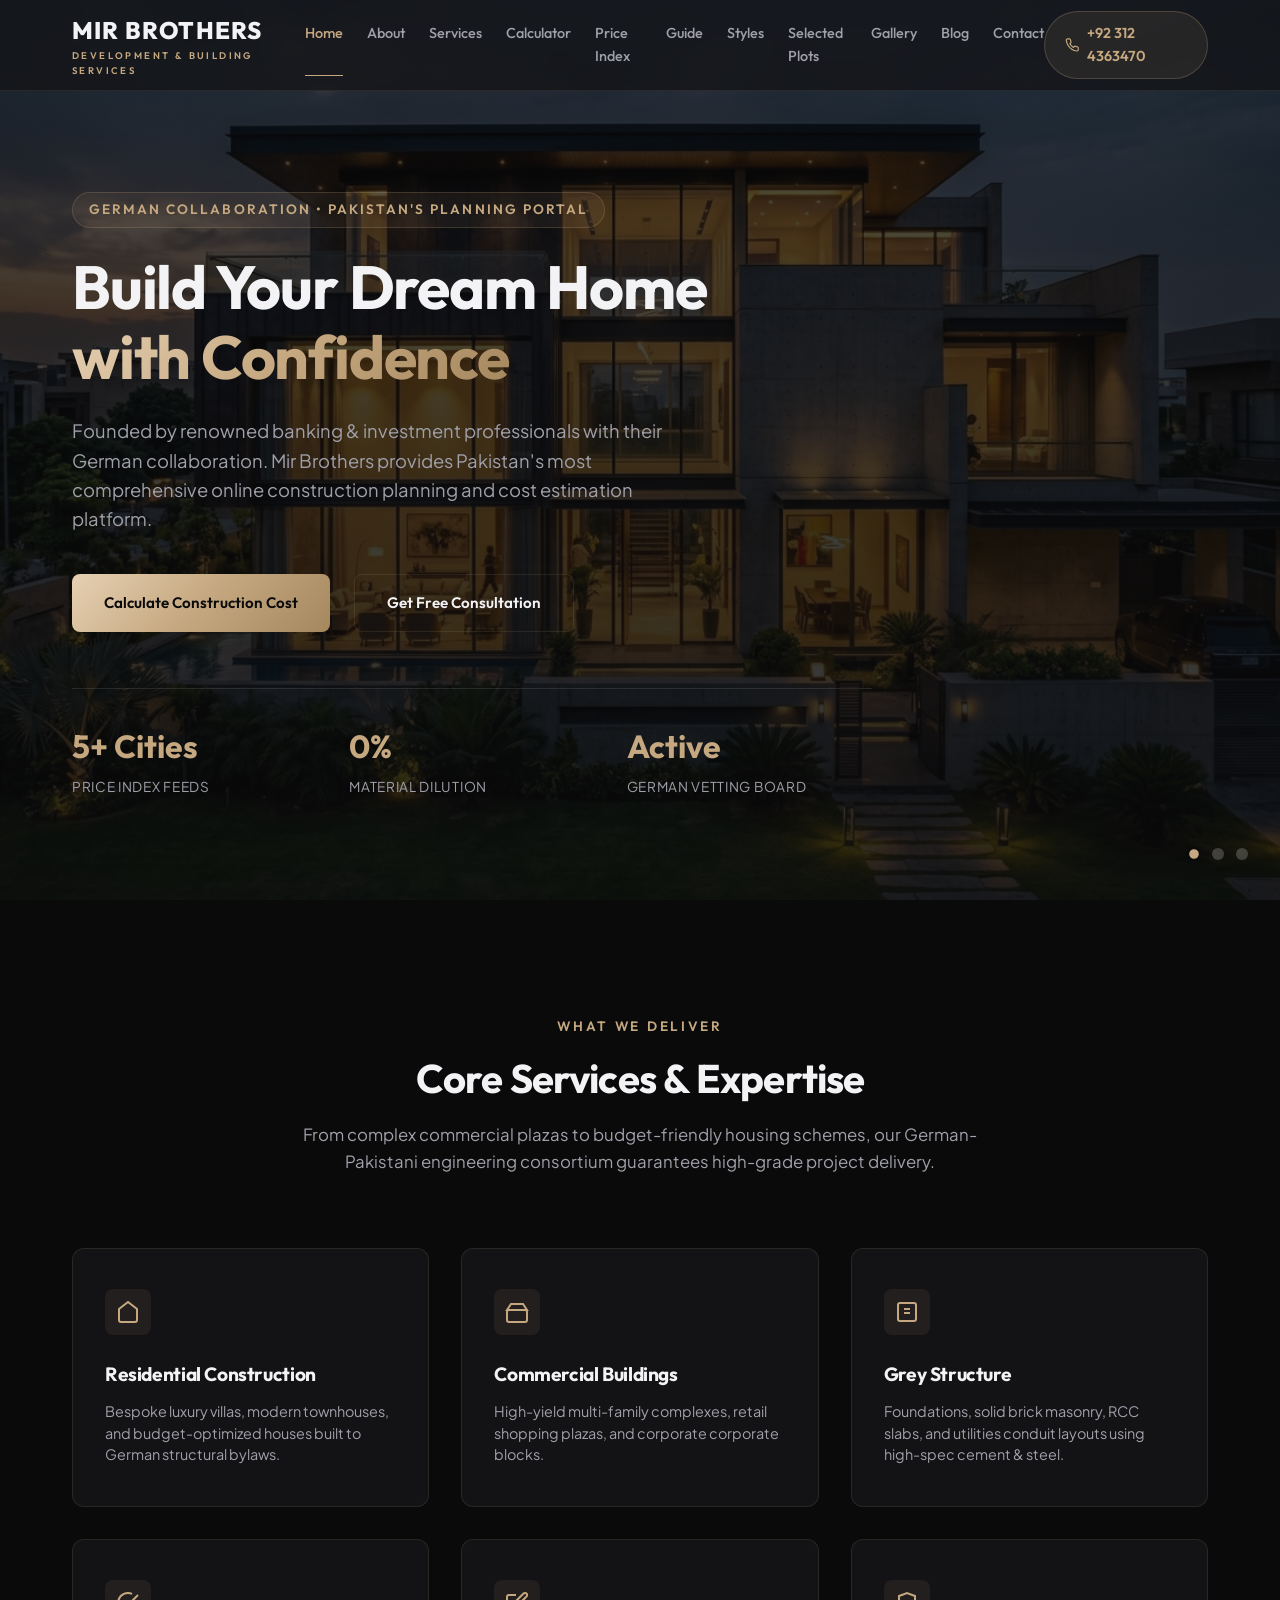
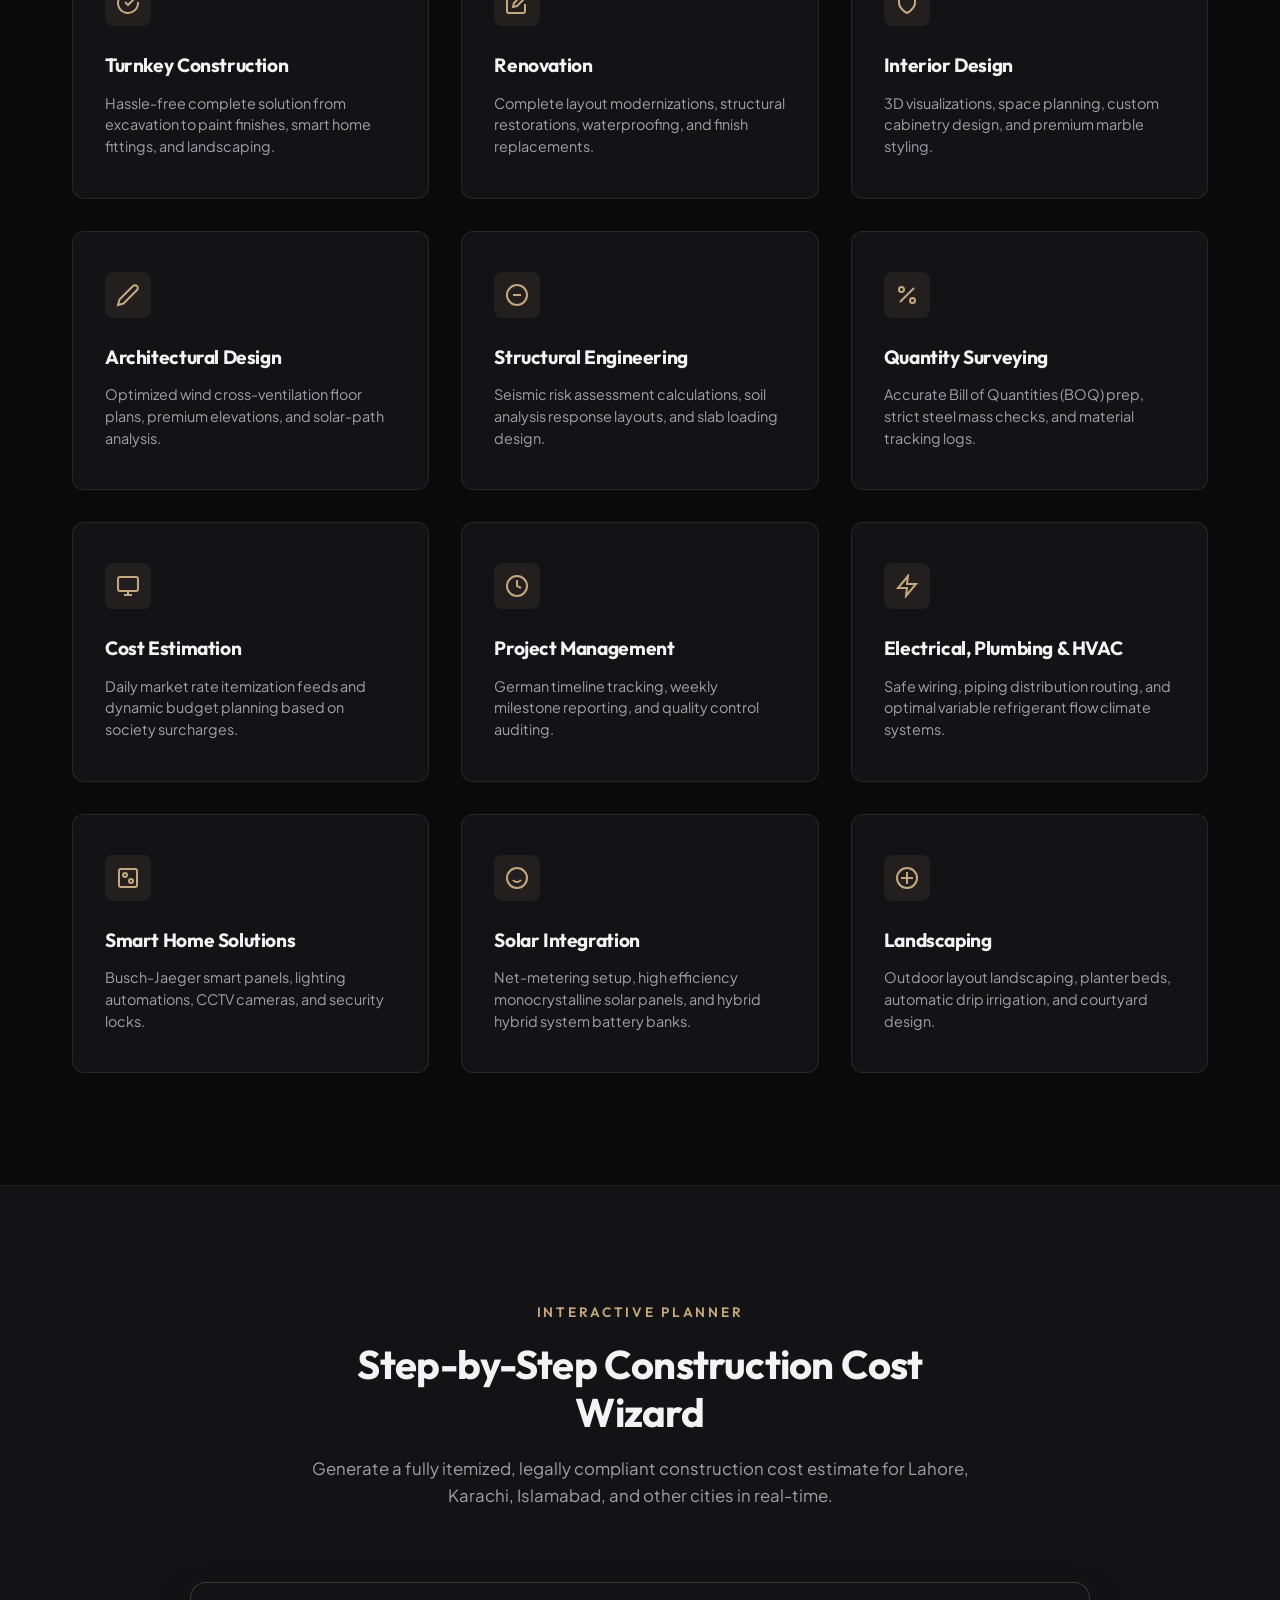
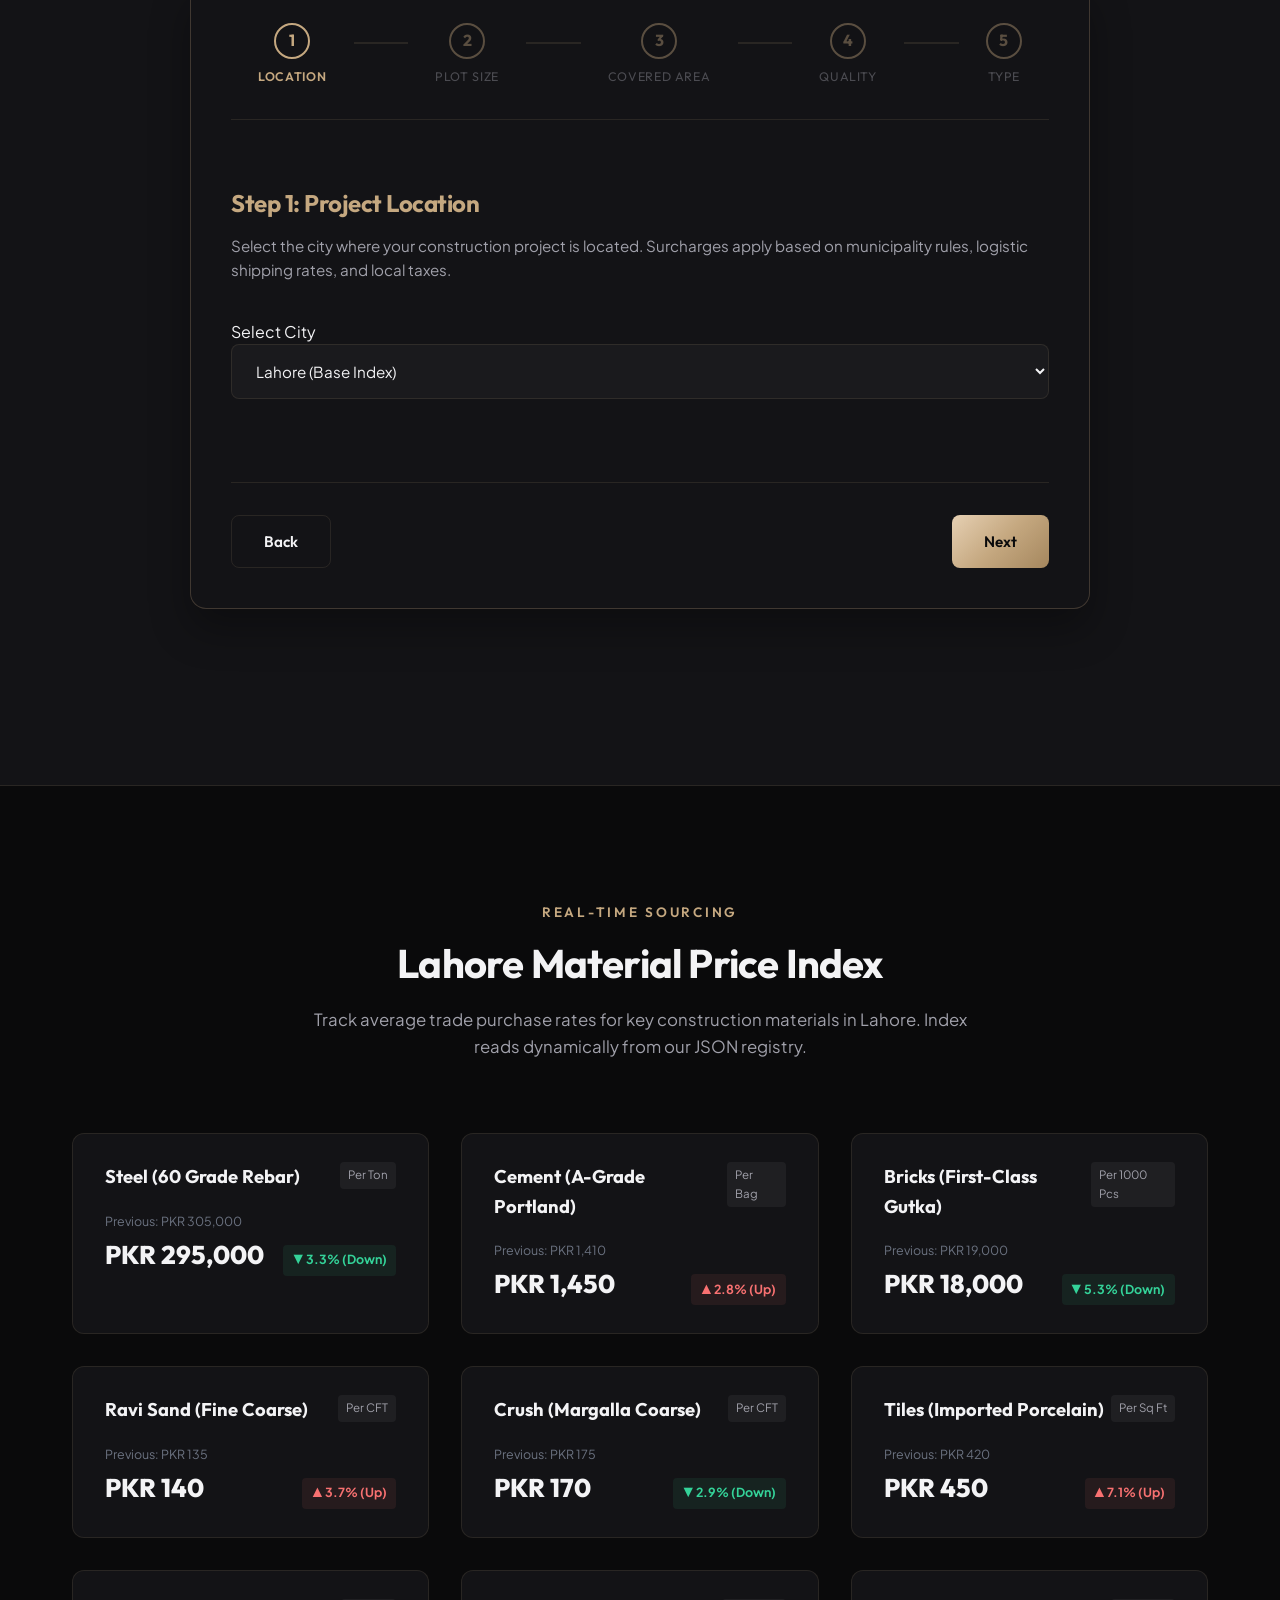
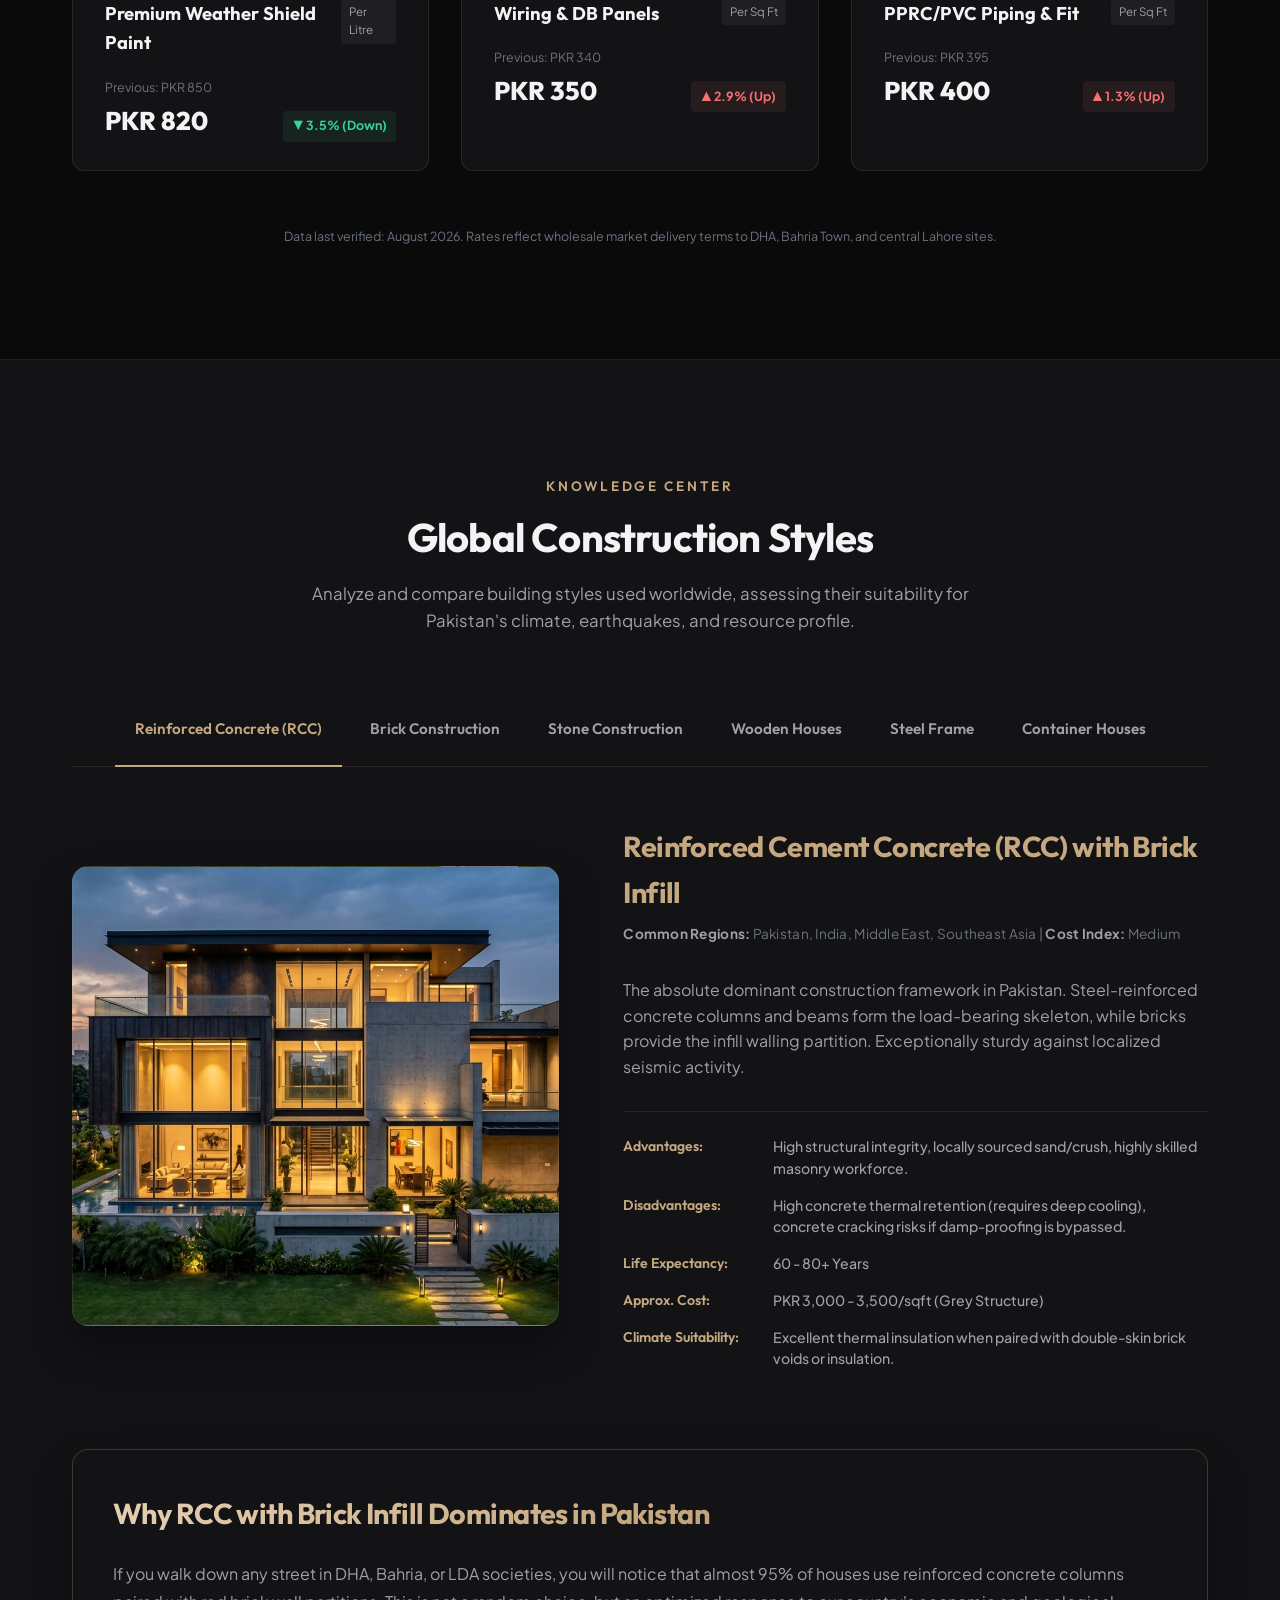
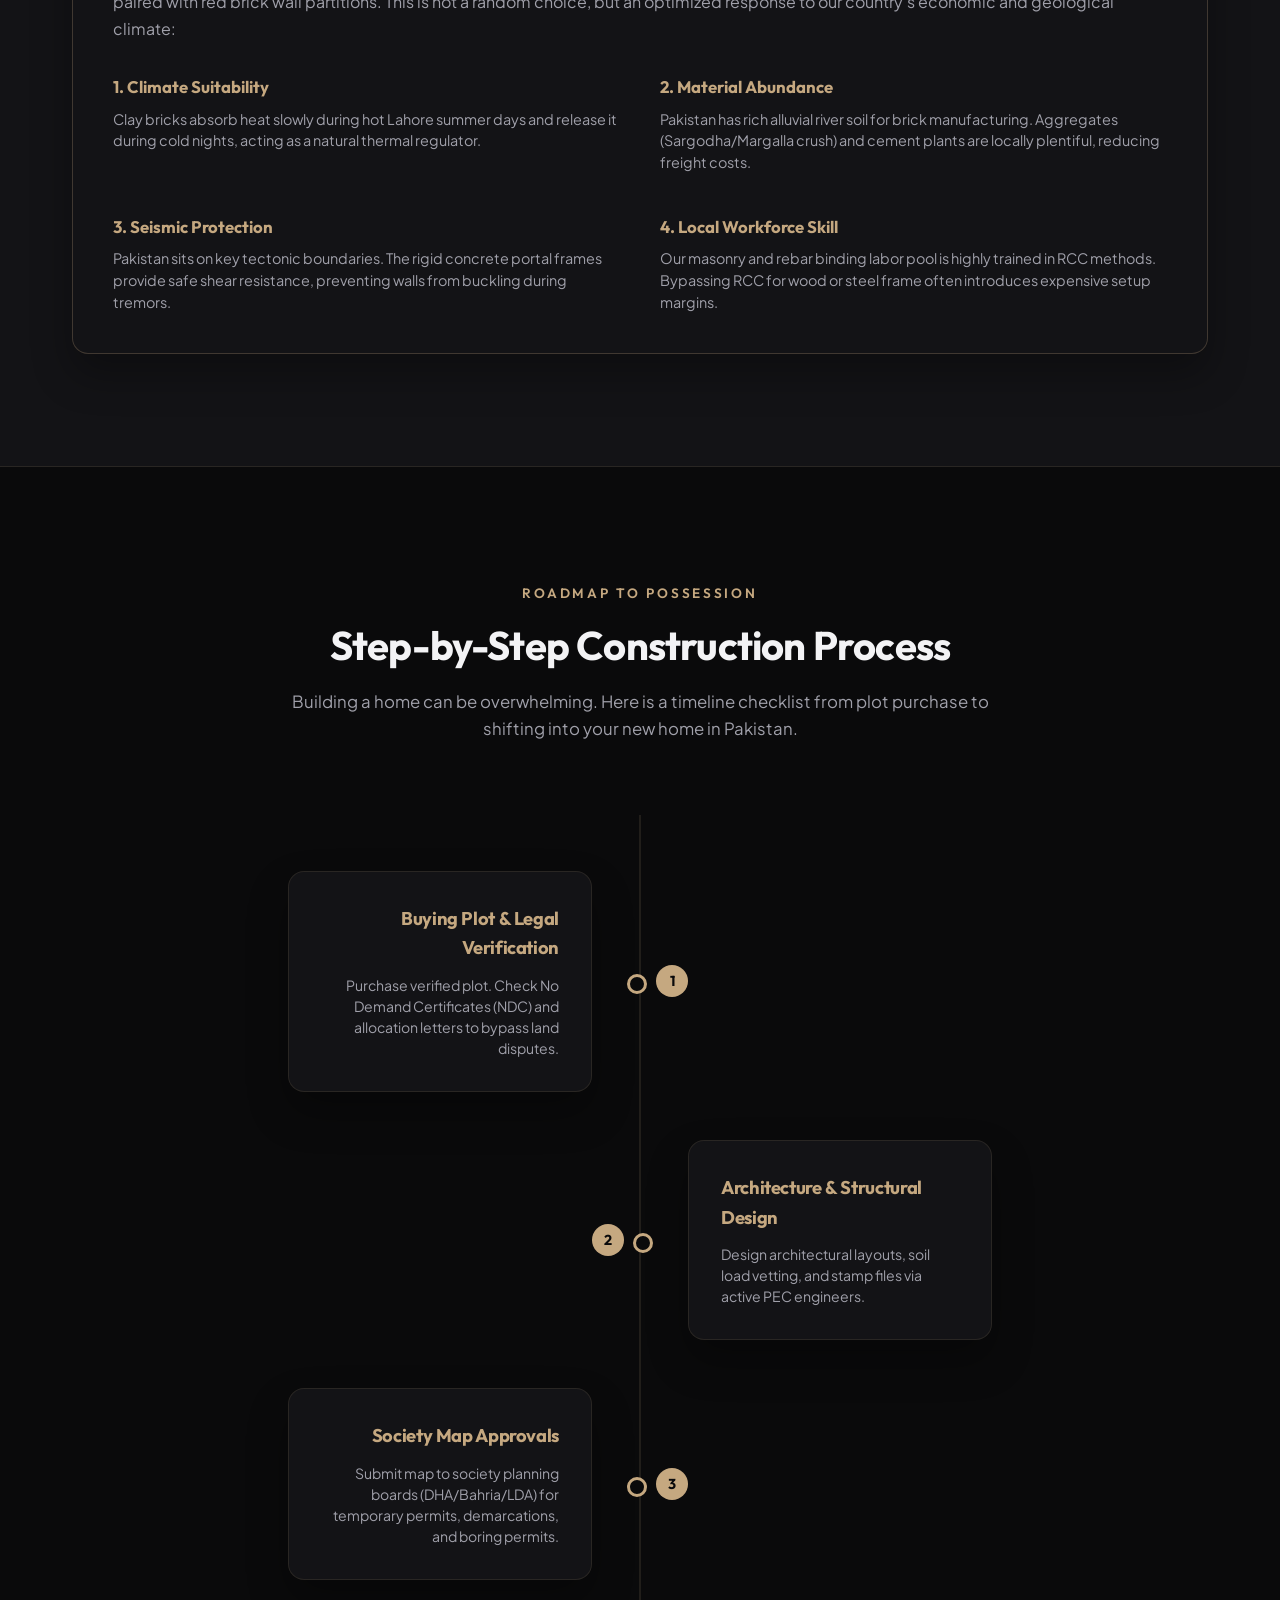
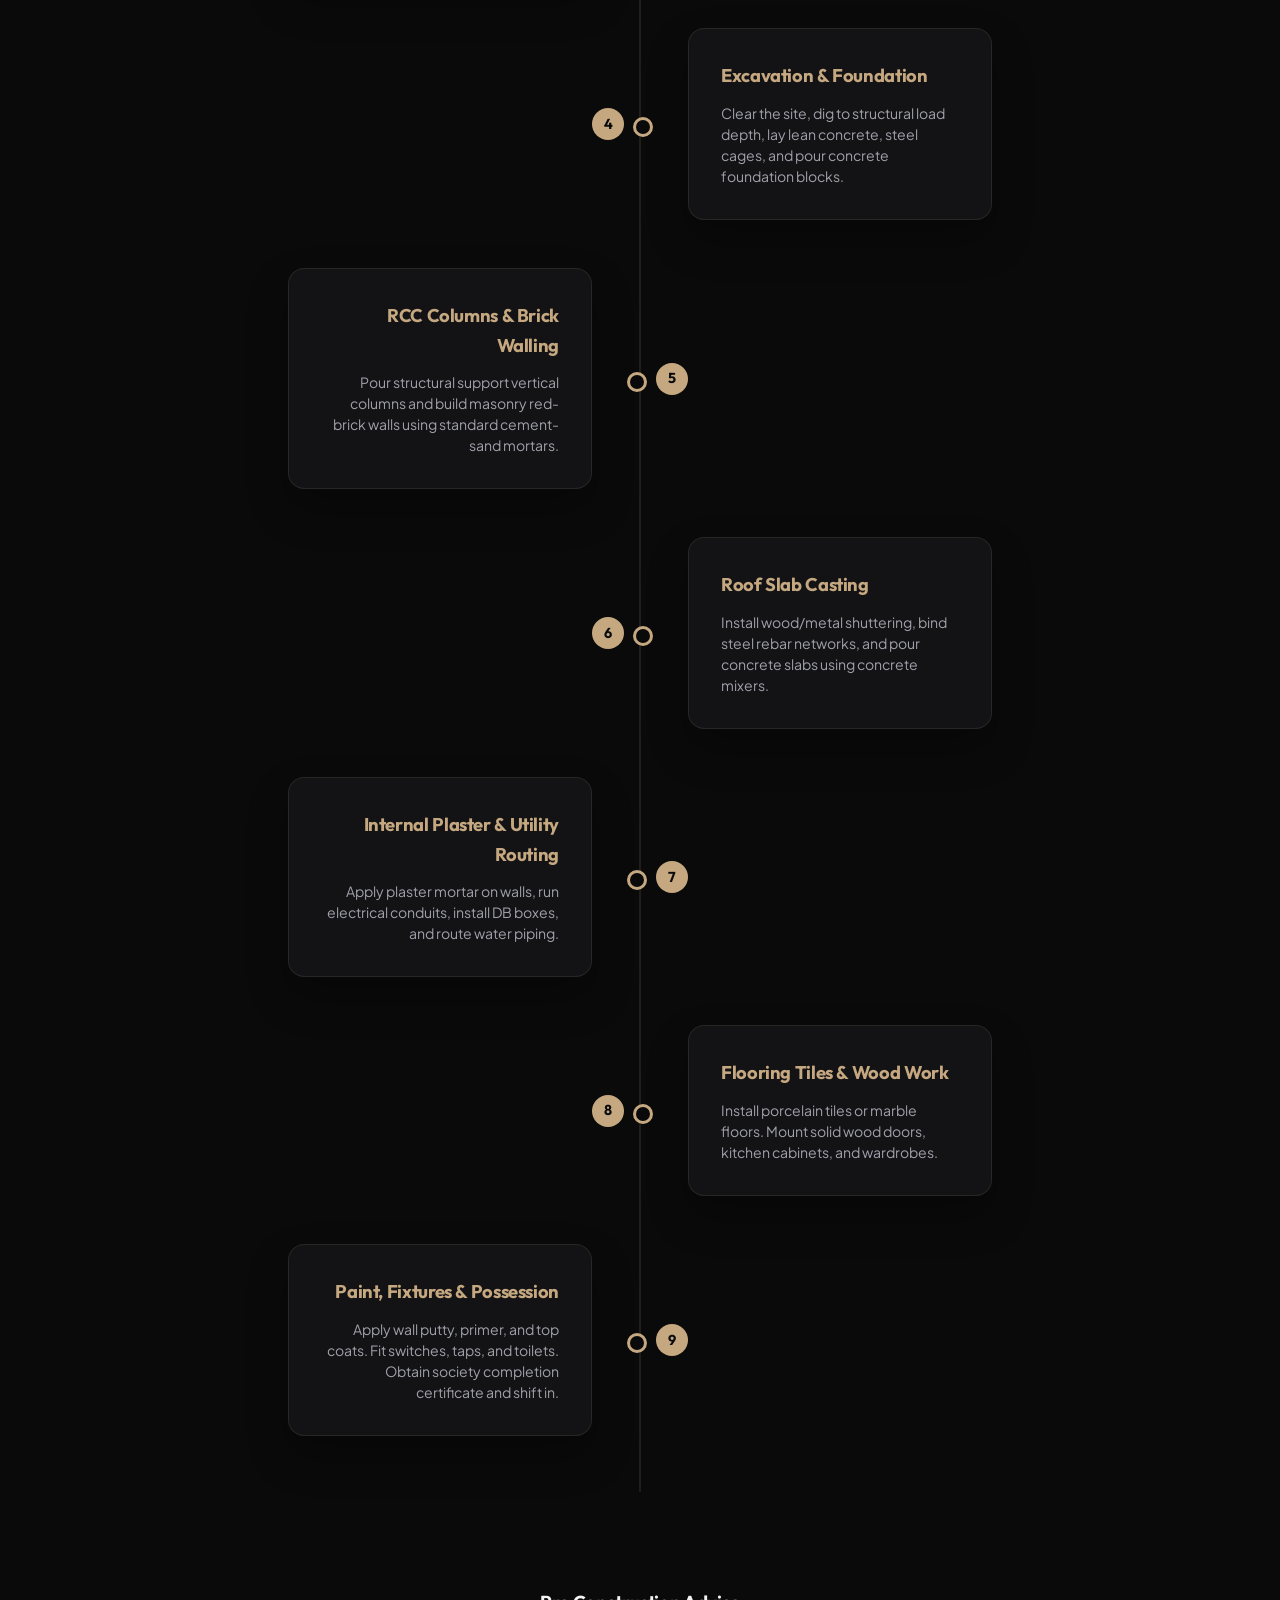
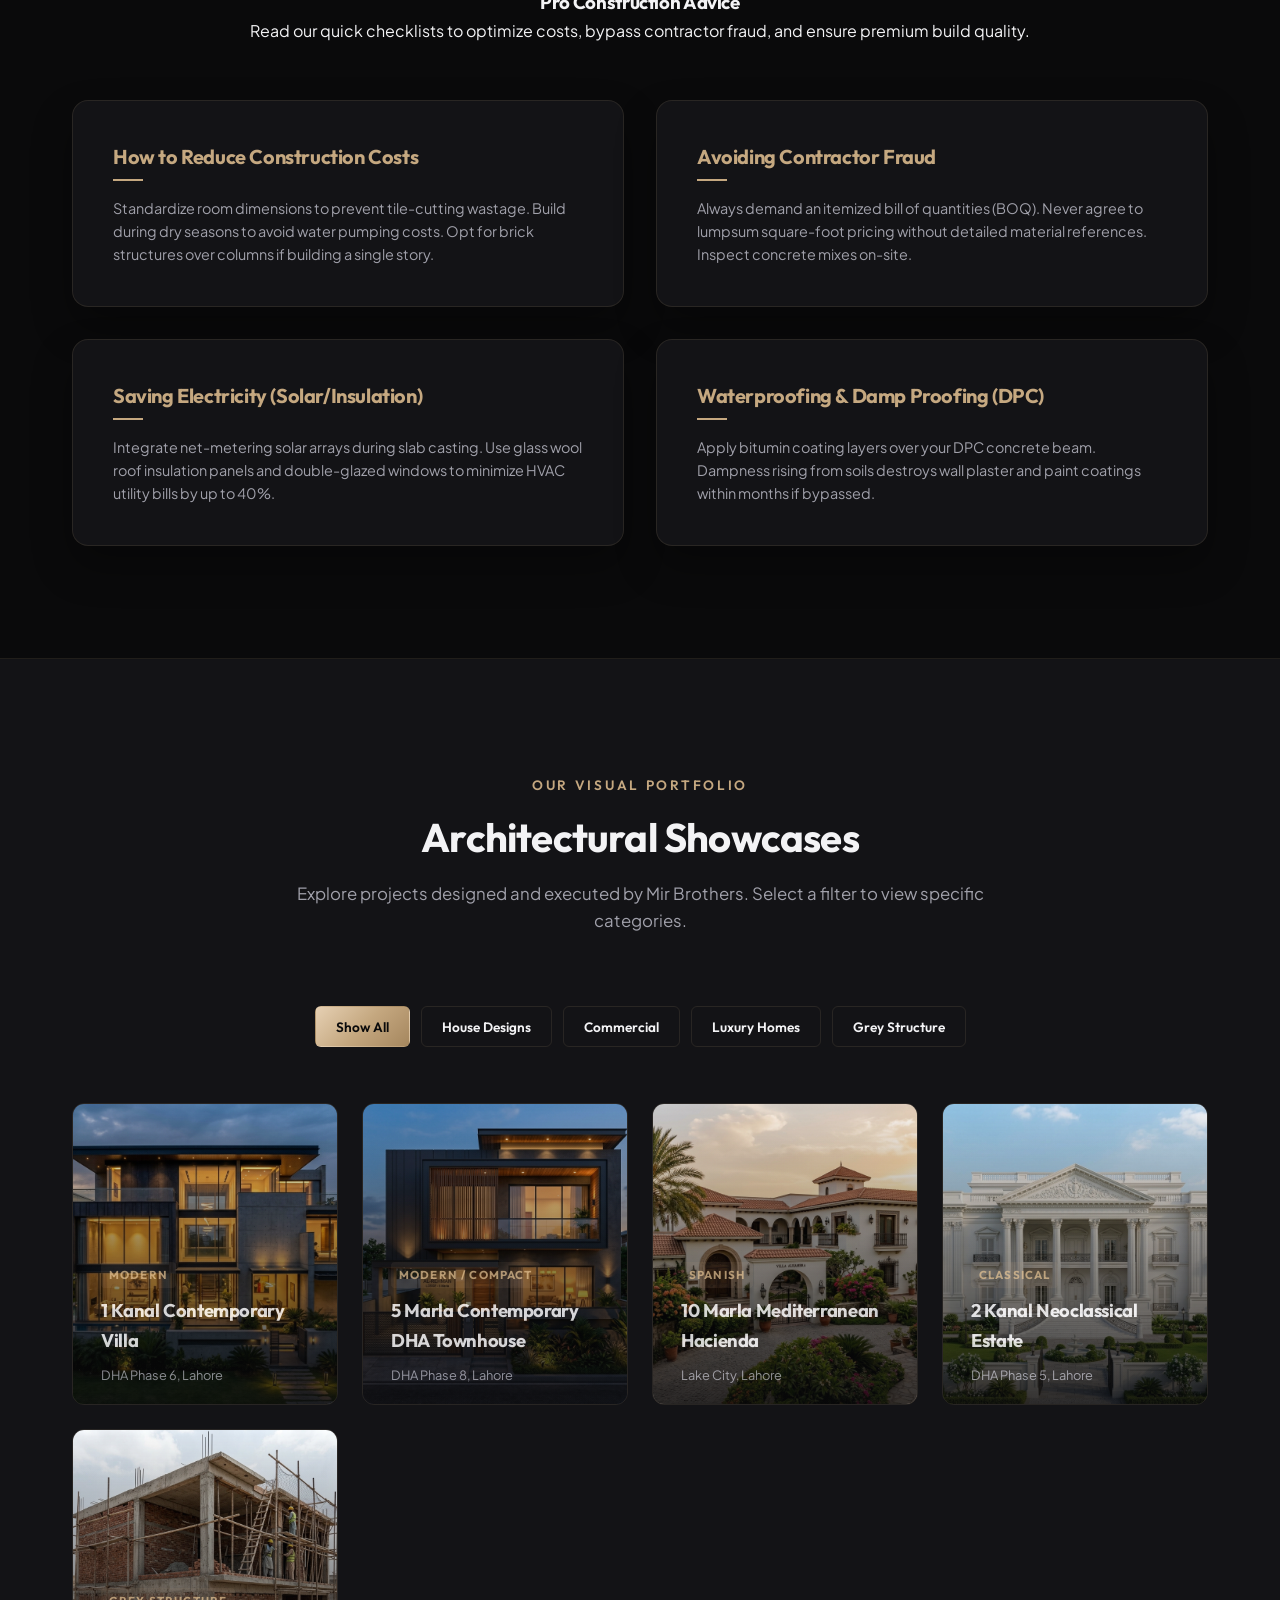
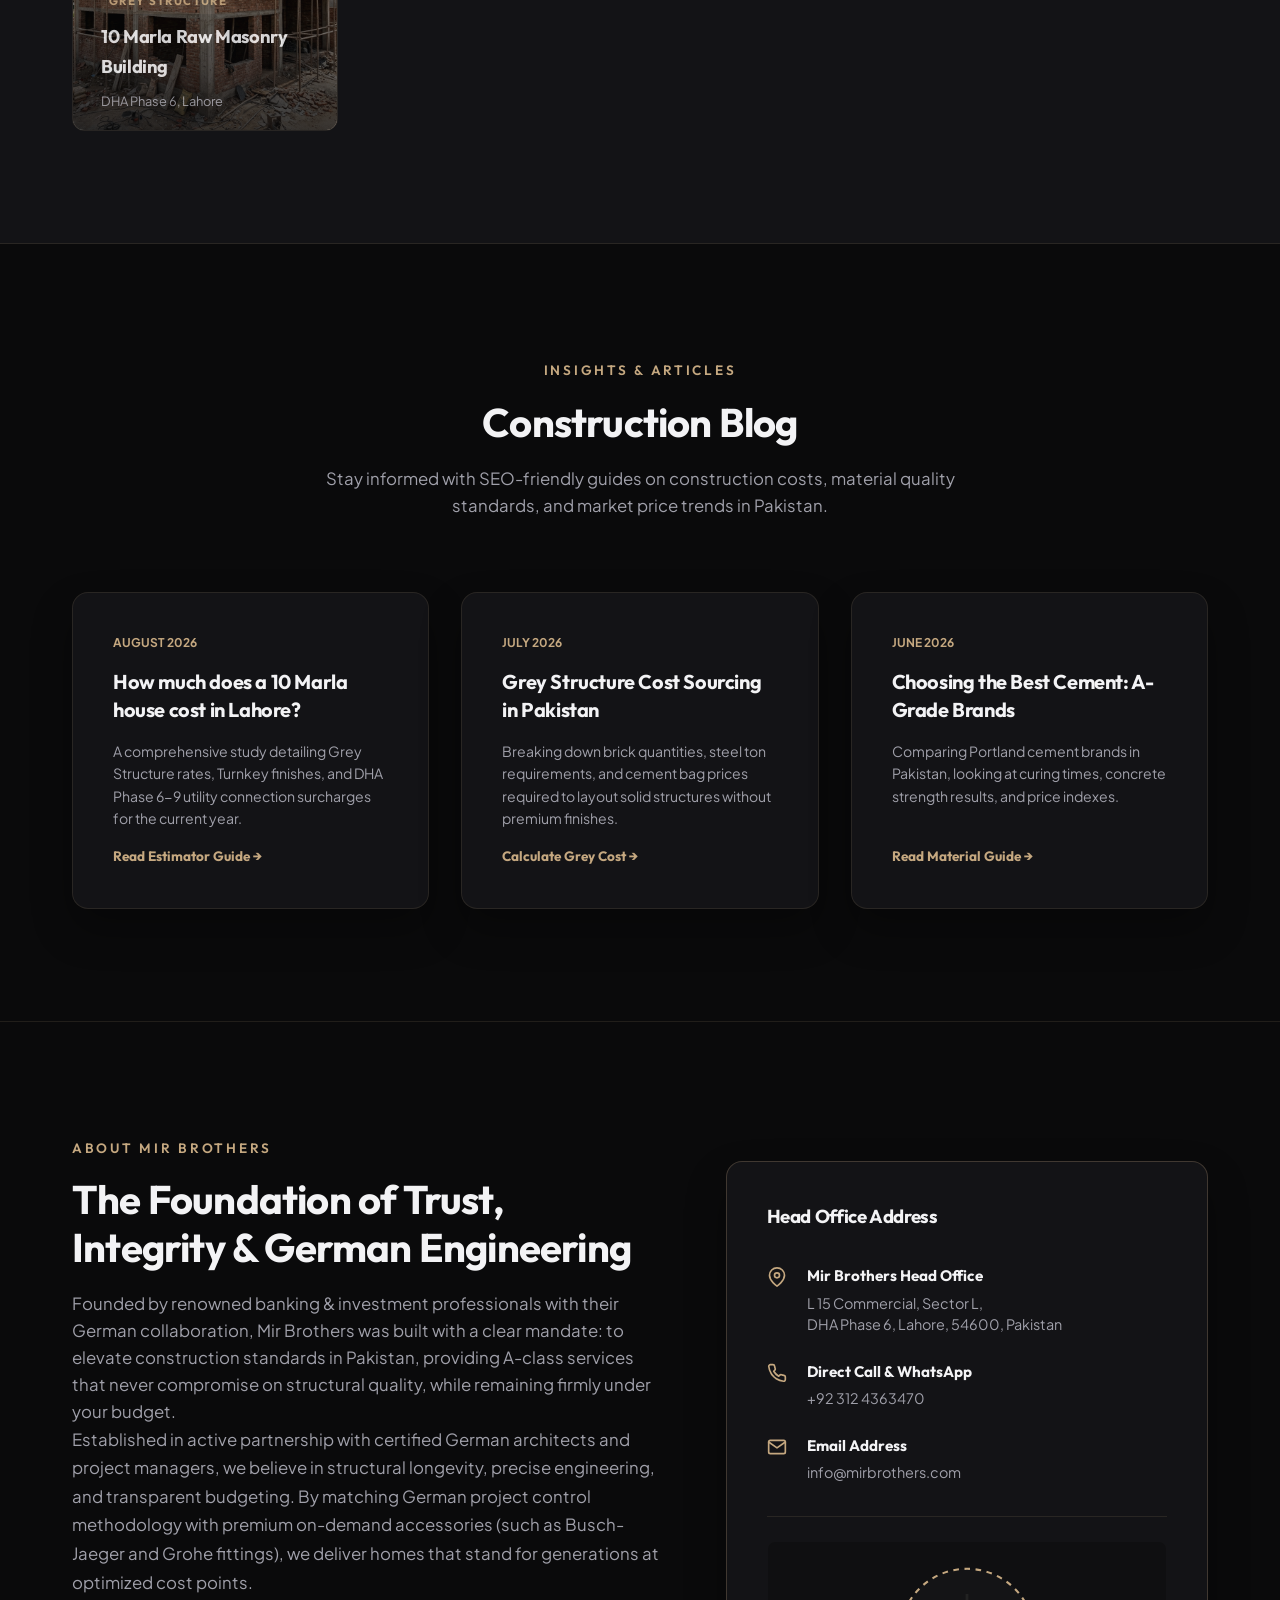
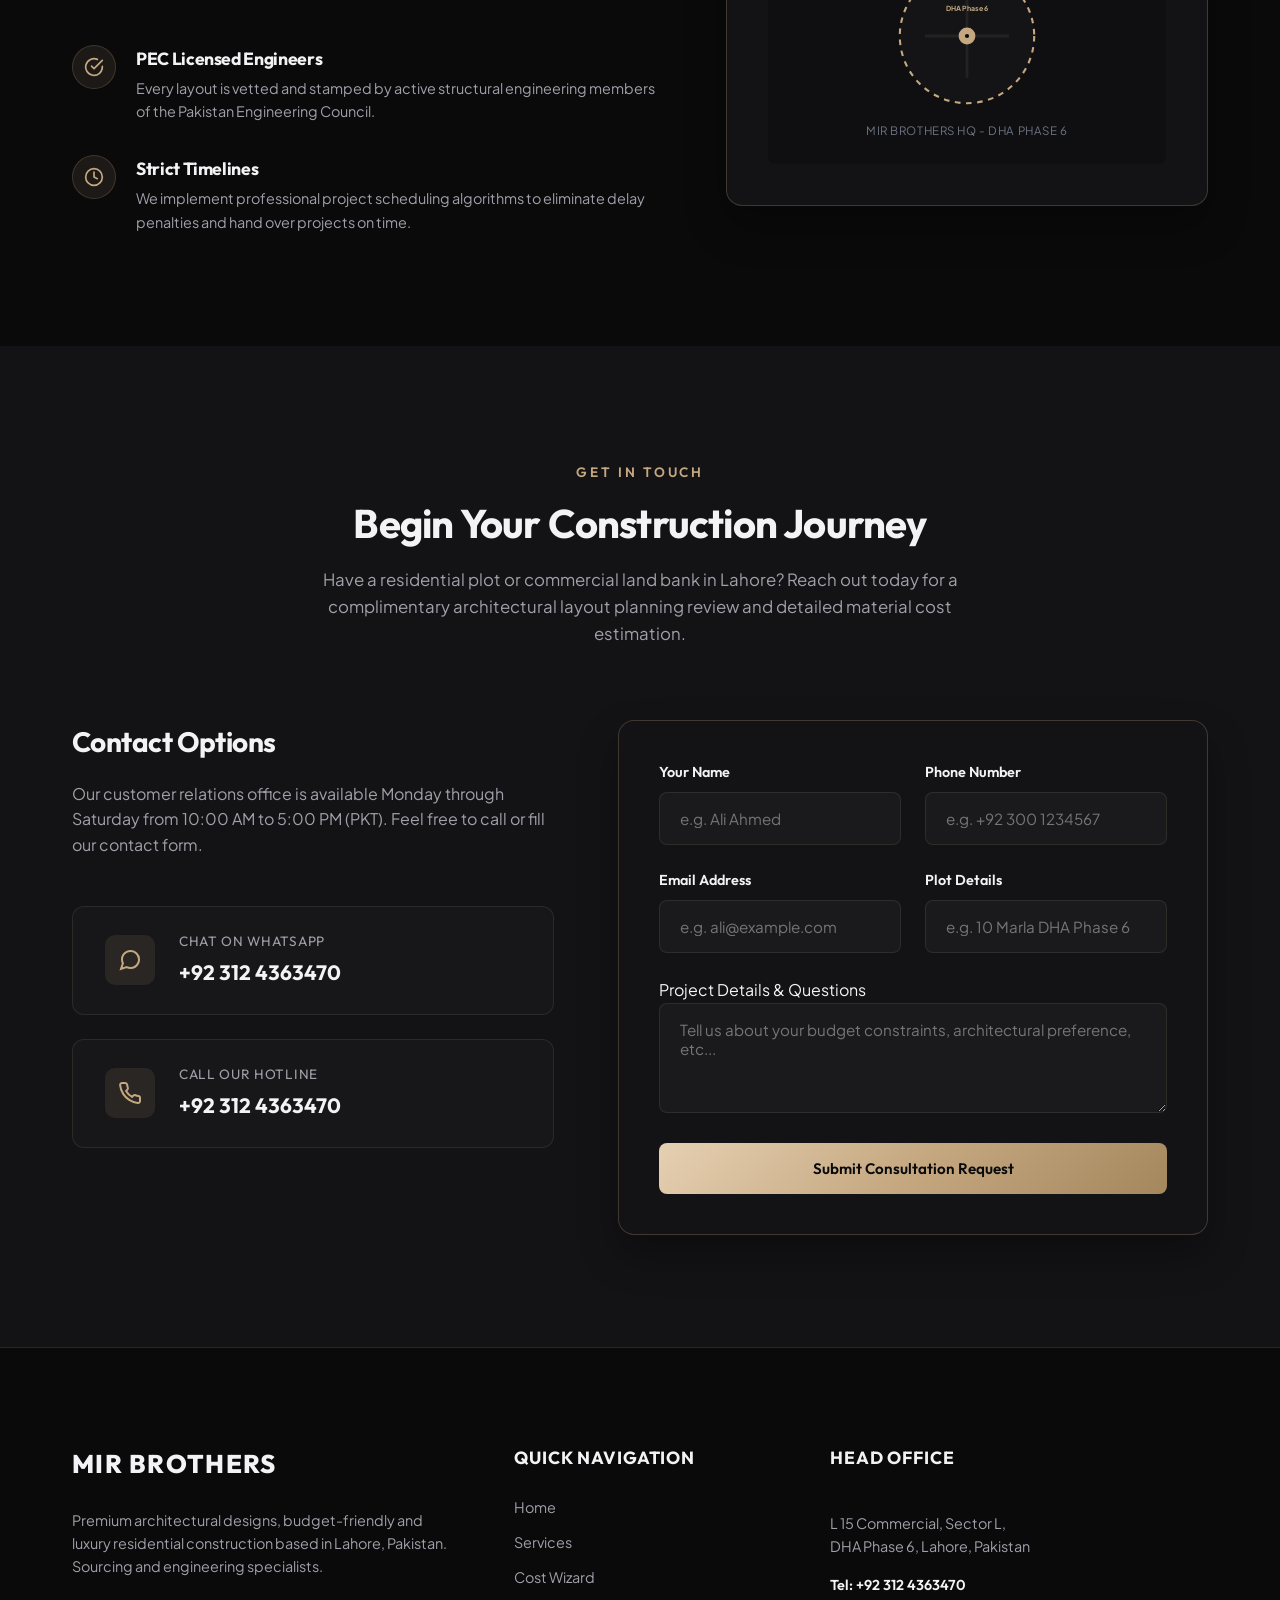
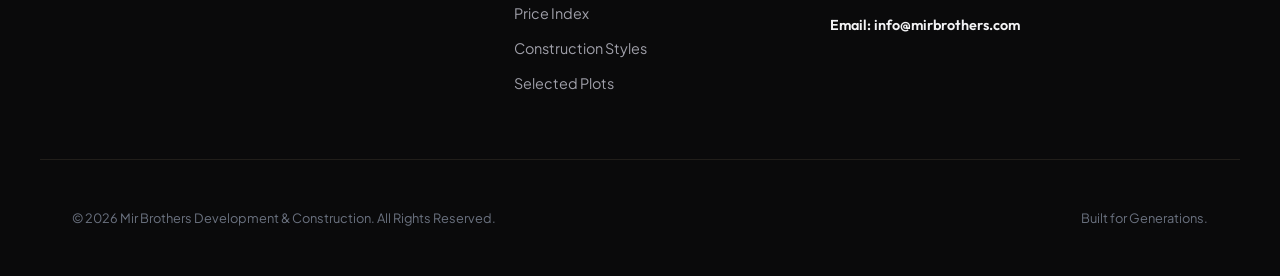
==== index.html @ 34b366a2 "Add Daily Curated DHA Lahore Selected Plots Portal and Admin Dashboard" ====
<!DOCTYPE html>
<html lang="en">
<head>
    <meta charset="UTF-8">
    <meta name="viewport" content="width=device-width, initial-scale=1.0">
    <title>Mir Brothers | Complete Construction Cost Sourcing & Planning Pakistan</title>
    <meta name="description" content="Pakistan's premium online construction planning, material price index, and cost estimation platform by Mir Brothers. Sourcing DHA & Lahore societies.">
    <!-- Google Fonts -->
    <link rel="preconnect" href="https://fonts.googleapis.com">
    <link rel="preconnect" href="https://fonts.gstatic.com" crossorigin>
    <link href="https://fonts.googleapis.com/css2?family=Outfit:wght@300;400;500;600;700;800&family=Plus+Jakarta+Sans:wght@300;400;500;600;700&display=swap" rel="stylesheet">
    <!-- Stylesheet -->
    <link rel="stylesheet" href="style.css">
</head>
<body>

    <!-- Header / Navigation -->
    <header class="main-header no-print">
        <div class="container header-container">
            <a href="#" class="logo-container">
                <span class="logo-title">MIR BROTHERS</span>
                <span class="logo-subtitle">DEVELOPMENT & BUILDING SERVICES</span>
            </a>
            
            <nav class="nav-menu" id="navMenu">
                <a href="#home" class="nav-link active">Home</a>
                <a href="#about" class="nav-link">About</a>
                <a href="#services" class="nav-link">Services</a>
                <a href="#calculator" class="nav-link">Calculator</a>
                <a href="#price-index" class="nav-link">Price Index</a>
                <a href="#guide" class="nav-link">Guide</a>
                <a href="#styles" class="nav-link">Styles</a>
                <a href="dha-lahore-plots.html" class="nav-link">Selected Plots</a>
                <a href="#portfolio" class="nav-link">Gallery</a>
                <a href="#blog" class="nav-link">Blog</a>
                <a href="#contact" class="nav-link">Contact</a>
            </nav>
            
            <div class="header-actions">
                <a href="tel:+923124363470" class="btn btn-phone">
                    <svg xmlns="http://www.w3.org/2000/svg" width="16" height="16" viewBox="0 0 24 24" fill="none" stroke="currentColor" stroke-width="2" stroke-linecap="round" stroke-linejoin="round"><path d="M22 16.92v3a2 2 0 0 1-2.18 2 19.79 19.79 0 0 1-8.63-3.07 19.5 19.5 0 0 1-6-6 19.79 19.79 0 0 1-3.07-8.67A2 2 0 0 1 4.11 2h3a2 2 0 0 1 2 1.72 12.84 12.84 0 0 0 .7 2.81 2 2 0 0 1-.45 2.11L8.09 9.91a16 16 0 0 0 6 6l1.27-1.27a2 2 0 0 1 2.11-.45 12.84 12.84 0 0 0 2.81.7A2 2 0 0 1 22 16.92z"></path></svg>
                    <span>+92 312 4363470</span>
                </a>
                <button class="mobile-toggle" id="mobileToggle" aria-label="Toggle Navigation">
                    <span class="bar"></span>
                    <span class="bar"></span>
                    <span class="bar"></span>
                </button>
            </div>
        </div>
    </header>

    <!-- Hero Section -->
    <section id="home" class="hero-section no-print">
        <div class="hero-bg-carousel">
            <div class="hero-slide active" style="background-image: linear-gradient(rgba(10, 10, 11, 0.7), rgba(10, 10, 11, 0.85)), url('assets/modern_villa.jpg');"></div>
            <div class="hero-slide" style="background-image: linear-gradient(rgba(10, 10, 11, 0.7), rgba(10, 10, 11, 0.85)), url('assets/dha_5marla_house.jpg');"></div>
            <div class="hero-slide" style="background-image: linear-gradient(rgba(10, 10, 11, 0.7), rgba(10, 10, 11, 0.85)), url('assets/classic_mansion.jpg');"></div>
        </div>
        
        <div class="container hero-container">
            <div class="hero-content">
                <span class="hero-badge">German Collaboration • Pakistan's Planning Portal</span>
                <h1 class="hero-title">Build Your Dream Home <span class="gold-gradient-text">with Confidence</span></h1>
                <p class="hero-description">Founded by renowned banking & investment professionals with their German collaboration. Mir Brothers provides Pakistan's most comprehensive online construction planning and cost estimation platform.</p>
                <div class="hero-buttons">
                    <a href="#calculator" class="btn btn-primary">Calculate Construction Cost</a>
                    <a href="#contact" class="btn btn-outline">Get Free Consultation</a>
                </div>
            </div>
            
            <div class="hero-stats">
                <div class="stat-card">
                    <span class="stat-num">5+ Cities</span>
                    <span class="stat-label">Price Index Feeds</span>
                </div>
                <div class="stat-card">
                    <span class="stat-num">0%</span>
                    <span class="stat-label">Material Dilution</span>
                </div>
                <div class="stat-card">
                    <span class="stat-num">Active</span>
                    <span class="stat-label">German Vetting Board</span>
                </div>
            </div>
        </div>
        
        <div class="hero-carousel-dots">
            <span class="dot active" data-slide="0"></span>
            <span class="dot" data-slide="1"></span>
            <span class="dot" data-slide="2"></span>
        </div>
    </section>

    <!-- Services Section -->
    <section id="services" class="section services-section no-print">
        <div class="container">
            <div class="section-header text-center">
                <span class="section-subtitle">What We Deliver</span>
                <h2 class="section-title">Core Services & Expertise</h2>
                <p class="section-desc">From complex commercial plazas to budget-friendly housing schemes, our German-Pakistani engineering consortium guarantees high-grade project delivery.</p>
            </div>
            
            <div class="services-grid">
                <div class="service-card-item">
                    <div class="svc-icon-box"><svg xmlns="http://www.w3.org/2000/svg" width="24" height="24" viewBox="0 0 24 24" fill="none" stroke="currentColor" stroke-width="2"><path d="M3 9l9-7 9 7v11a2 2 0 0 1-2 2H5a2 2 0 0 1-2-2z"></path></svg></div>
                    <h3>Residential Construction</h3>
                    <p>Bespoke luxury villas, modern townhouses, and budget-optimized houses built to German structural bylaws.</p>
                </div>
                <div class="service-card-item">
                    <div class="svc-icon-box"><svg xmlns="http://www.w3.org/2000/svg" width="24" height="24" viewBox="0 0 24 24" fill="none" stroke="currentColor" stroke-width="2"><rect x="2" y="10" width="20" height="12" rx="2" ry="2"></rect><path d="M6 4h12l4 6H2l4-6z"></path></svg></div>
                    <h3>Commercial Buildings</h3>
                    <p>High-yield multi-family complexes, retail shopping plazas, and corporate corporate blocks.</p>
                </div>
                <div class="service-card-item">
                    <div class="svc-icon-box"><svg xmlns="http://www.w3.org/2000/svg" width="24" height="24" viewBox="0 0 24 24" fill="none" stroke="currentColor" stroke-width="2"><rect x="3" y="3" width="18" height="18" rx="2" ry="2"></rect><line x1="9" x2="15" y1="9" y2="9"></line><line x1="9" x2="15" y1="13" y2="13"></line></svg></div>
                    <h3>Grey Structure</h3>
                    <p>Foundations, solid brick masonry, RCC slabs, and utilities conduit layouts using high-spec cement & steel.</p>
                </div>
                <div class="service-card-item">
                    <div class="svc-icon-box"><svg xmlns="http://www.w3.org/2000/svg" width="24" height="24" viewBox="0 0 24 24" fill="none" stroke="currentColor" stroke-width="2"><path d="M22 11.08V12a10 10 0 1 1-5.93-9.14"></path><polyline points="22 4 12 14.01 9 11.01"></polyline></svg></div>
                    <h3>Turnkey Construction</h3>
                    <p>Hassle-free complete solution from excavation to paint finishes, smart home fittings, and landscaping.</p>
                </div>
                <div class="service-card-item">
                    <div class="svc-icon-box"><svg xmlns="http://www.w3.org/2000/svg" width="24" height="24" viewBox="0 0 24 24" fill="none" stroke="currentColor" stroke-width="2"><path d="M11 4H4a2 2 0 0 0-2 2v14a2 2 0 0 0 2 2h14a2 2 0 0 0 2-2v-7"></path><path d="M18.5 2.5a2.121 2.121 0 1 1 3 3L12 15l-4 1 1-4 9.5-9.5z"></path></svg></div>
                    <h3>Renovation</h3>
                    <p>Complete layout modernizations, structural restorations, waterproofing, and finish replacements.</p>
                </div>
                <div class="service-card-item">
                    <div class="svc-icon-box"><svg xmlns="http://www.w3.org/2000/svg" width="24" height="24" viewBox="0 0 24 24" fill="none" stroke="currentColor" stroke-width="2"><path d="M12 22s8-4 8-10V5l-8-3-8 3v7c0 6 8 10 8 10z"></path></svg></div>
                    <h3>Interior Design</h3>
                    <p>3D visualizations, space planning, custom cabinetry design, and premium marble styling.</p>
                </div>
                <div class="service-card-item">
                    <div class="svc-icon-box"><svg xmlns="http://www.w3.org/2000/svg" width="24" height="24" viewBox="0 0 24 24" fill="none" stroke="currentColor" stroke-width="2"><path d="M17 3a2.828 2.828 0 1 1 4 4L7.5 20.5 2 22l1.5-5.5L17 3z"></path></svg></div>
                    <h3>Architectural Design</h3>
                    <p>Optimized wind cross-ventilation floor plans, premium elevations, and solar-path analysis.</p>
                </div>
                <div class="service-card-item">
                    <div class="svc-icon-box"><svg xmlns="http://www.w3.org/2000/svg" width="24" height="24" viewBox="0 0 24 24" fill="none" stroke="currentColor" stroke-width="2"><circle cx="12" cy="12" r="10"></circle><line x1="8" x2="16" y1="12" y2="12"></line></svg></div>
                    <h3>Structural Engineering</h3>
                    <p>Seismic risk assessment calculations, soil analysis response layouts, and slab loading design.</p>
                </div>
                <div class="service-card-item">
                    <div class="svc-icon-box"><svg xmlns="http://www.w3.org/2000/svg" width="24" height="24" viewBox="0 0 24 24" fill="none" stroke="currentColor" stroke-width="2"><line x1="19" x2="5" y1="5" y2="19"></line><circle cx="6.5" cy="6.5" r="2.5"></circle><circle cx="17.5" cy="17.5" r="2.5"></circle></svg></div>
                    <h3>Quantity Surveying</h3>
                    <p>Accurate Bill of Quantities (BOQ) prep, strict steel mass checks, and material tracking logs.</p>
                </div>
                <div class="service-card-item">
                    <div class="svc-icon-box"><svg xmlns="http://www.w3.org/2000/svg" width="24" height="24" viewBox="0 0 24 24" fill="none" stroke="currentColor" stroke-width="2"><rect x="2" y="3" width="20" height="14" rx="2" ry="2"></rect><line x1="8" x2="16" y1="21" y2="21"></line><line x1="12" x2="12" y1="17" y2="21"></line></svg></div>
                    <h3>Cost Estimation</h3>
                    <p>Daily market rate itemization feeds and dynamic budget planning based on society surcharges.</p>
                </div>
                <div class="service-card-item">
                    <div class="svc-icon-box"><svg xmlns="http://www.w3.org/2000/svg" width="24" height="24" viewBox="0 0 24 24" fill="none" stroke="currentColor" stroke-width="2"><circle cx="12" cy="12" r="10"></circle><polyline points="12 6 12 12 16 14"></polyline></svg></div>
                    <h3>Project Management</h3>
                    <p>German timeline tracking, weekly milestone reporting, and quality control auditing.</p>
                </div>
                <div class="service-card-item">
                    <div class="svc-icon-box"><svg xmlns="http://www.w3.org/2000/svg" width="24" height="24" viewBox="0 0 24 24" fill="none" stroke="currentColor" stroke-width="2"><polygon points="13 2 3 14 12 14 11 22 21 10 12 10 13 2"></polygon></svg></div>
                    <h3>Electrical, Plumbing & HVAC</h3>
                    <p>Safe wiring, piping distribution routing, and optimal variable refrigerant flow climate systems.</p>
                </div>
                <div class="service-card-item">
                    <div class="svc-icon-box"><svg xmlns="http://www.w3.org/2000/svg" width="24" height="24" viewBox="0 0 24 24" fill="none" stroke="currentColor" stroke-width="2"><rect x="3" y="3" width="18" height="18" rx="2" ry="2"></rect><circle cx="9" cy="9" r="2"></circle><circle cx="15" cy="15" r="2"></circle></svg></div>
                    <h3>Smart Home Solutions</h3>
                    <p>Busch-Jaeger smart panels, lighting automations, CCTV cameras, and security locks.</p>
                </div>
                <div class="service-card-item">
                    <div class="svc-icon-box"><svg xmlns="http://www.w3.org/2000/svg" width="24" height="24" viewBox="0 0 24 24" fill="none" stroke="currentColor" stroke-width="2"><circle cx="12" cy="12" r="10"></circle><path d="M8 14s1.5 2 4 2 4-2 4-2"></path><line x1="9" x2="9.01" y1="9" y2="9"></line><line x1="15" x2="15.01" y1="9" y2="9"></line></svg></div>
                    <h3>Solar Integration</h3>
                    <p>Net-metering setup, high efficiency monocrystalline solar panels, and hybrid hybrid system battery banks.</p>
                </div>
                <div class="service-card-item">
                    <div class="svc-icon-box"><svg xmlns="http://www.w3.org/2000/svg" width="24" height="24" viewBox="0 0 24 24" fill="none" stroke="currentColor" stroke-width="2"><path d="M12 22c5.523 0 10-4.477 10-10S17.523 2 12 2 2 6.477 2 12s4.477 10 10 10z"></path><path d="M12 6v12M6 12h12"></path></svg></div>
                    <h3>Landscaping</h3>
                    <p>Outdoor layout landscaping, planter beds, automatic drip irrigation, and courtyard design.</p>
                </div>
            </div>
        </div>
    </section>

    <!-- Construction Cost Calculator Section -->
    <section id="calculator" class="section calc-section">
        <div class="container">
            <div class="section-header text-center no-print">
                <span class="section-subtitle">Interactive Planner</span>
                <h2 class="section-title">Step-by-Step Construction Cost Wizard</h2>
                <p class="section-desc">Generate a fully itemized, legally compliant construction cost estimate for Lahore, Karachi, Islamabad, and other cities in real-time.</p>
            </div>
            
            <div class="calc-wizard-card glass-card gold-border">
                <!-- Stepper Progress Header -->
                <div class="stepper-header no-print">
                    <div class="step-indicator active" data-step="1">
                        <span class="step-num">1</span>
                        <span class="step-label">Location</span>
                    </div>
                    <div class="step-line"></div>
                    <div class="step-indicator" data-step="2">
                        <span class="step-num">2</span>
                        <span class="step-label">Plot Size</span>
                    </div>
                    <div class="step-line"></div>
                    <div class="step-indicator" data-step="3">
                        <span class="step-num">3</span>
                        <span class="step-label">Covered Area</span>
                    </div>
                    <div class="step-line"></div>
                    <div class="step-indicator" data-step="4">
                        <span class="step-num">4</span>
                        <span class="step-label">Quality</span>
                    </div>
                    <div class="step-line"></div>
                    <div class="step-indicator" data-step="5">
                        <span class="step-num">5</span>
                        <span class="step-label">Type</span>
                    </div>
                </div>

                <div class="wizard-steps-panels">
                    <!-- Step 1: Location -->
                    <div class="wizard-step-panel active" id="stepPanel-1">
                        <h3>Step 1: Project Location</h3>
                        <p class="step-instruction">Select the city where your construction project is located. Surcharges apply based on municipality rules, logistic shipping rates, and local taxes.</p>
                        <div class="input-group">
                            <label for="wizardCity">Select City</label>
                            <select id="wizardCity" class="form-control">
                                <option value="lahore" selected>Lahore (Base Index)</option>
                                <option value="islamabad">Islamabad (+5% freight & capital bylaws)</option>
                                <option value="karachi">Karachi (+2% maritime transport index)</option>
                                <option value="rawalpindi">Rawalpindi (+4% northern shipping freight)</option>
                                <option value="faisalabad">Faisalabad (-2% proximity discount)</option>
                            </select>
                        </div>
                    </div>

                    <!-- Step 2: Plot Size -->
                    <div class="wizard-step-panel" id="stepPanel-2">
                        <h3>Step 2: Plot Dimensions</h3>
                        <p class="step-instruction">Select a standard Pakistani society plot size. Choosing a size will pre-fill standard covered areas in the next step, which you can then customize.</p>
                        <div class="input-group">
                            <label for="wizardPlotSize">Select Plot Size</label>
                            <select id="wizardPlotSize" class="form-control">
                                <option value="5_marla">5 Marla (Approx. 25' x 45')</option>
                                <option value="8_marla">8 Marla (Approx. 30' x 60')</option>
                                <option value="10_marla" selected>10 Marla (Approx. 35' x 65')</option>
                                <option value="1_kanal">1 Kanal (Approx. 50' x 90')</option>
                                <option value="2_kanal">2 Kanal (Approx. 75' x 120')</option>
                                <option value="custom">Custom Dimensions</option>
                            </select>
                        </div>
                    </div>

                    <!-- Step 3: Covered Area -->
                    <div class="wizard-step-panel" id="stepPanel-3">
                        <h3>Step 3: Covered Area Breakdown (Sq Ft)</h3>
                        <p class="step-instruction">Select the floors you intend to build and customize their covered areas. Unchecking a floor will remove it from the calculation.</p>
                        
                        <div class="floors-checkbox-grid">
                            <div class="floor-input-card">
                                <label class="checkbox-container">
                                    <input type="checkbox" id="chkGround" checked>
                                    <span class="checkmark"></span>
                                    Ground Floor Area
                                </label>
                                <input type="number" id="areaGround" class="form-control-sm" value="1500">
                            </div>
                            
                            <div class="floor-input-card">
                                <label class="checkbox-container">
                                    <input type="checkbox" id="chkFirst" checked>
                                    <span class="checkmark"></span>
                                    First Floor Area
                                </label>
                                <input type="number" id="areaFirst" class="form-control-sm" value="1300">
                            </div>
                            
                            <div class="floor-input-card">
                                <label class="checkbox-container">
                                    <input type="checkbox" id="chkSecond">
                                    <span class="checkmark"></span>
                                    Second Floor Area
                                </label>
                                <input type="number" id="areaSecond" class="form-control-sm" value="0" disabled>
                            </div>

                            <div class="floor-input-card">
                                <label class="checkbox-container">
                                    <input type="checkbox" id="chkBasement">
                                    <span class="checkmark"></span>
                                    Basement Floor Area
                                </label>
                                <input type="number" id="areaBasement" class="form-control-sm" value="0" disabled>
                            </div>

                            <div class="floor-input-card">
                                <label class="checkbox-container">
                                    <input type="checkbox" id="chkMumty" checked>
                                    <span class="checkmark"></span>
                                    Roof Mumty Area
                                </label>
                                <input type="number" id="areaMumty" class="form-control-sm" value="200">
                            </div>

                            <div class="floor-input-card">
                                <label class="checkbox-container">
                                    <input type="checkbox" id="chkGarage" checked>
                                    <span class="checkmark"></span>
                                    Garage / Porch Area
                                </label>
                                <input type="number" id="areaGarage" class="form-control-sm" value="200">
                            </div>
                        </div>

                        <div class="total-calc-area-badge">
                            Total Covered Area: <strong id="wizardTotalArea">3,200</strong> Sq Ft
                        </div>
                    </div>

                    <!-- Step 4: Quality -->
                    <div class="wizard-step-panel" id="stepPanel-4">
                        <h3>Step 4: Construction & Finishing Quality</h3>
                        <p class="step-instruction">Select the construction quality grade. This changes material grades (e.g. local tiles vs. imported Italian porcelain, structural steel sizes, etc.).</p>
                        
                        <div class="radio-tiles">
                            <label class="radio-tile-label">
                                <input type="radio" name="wizardQuality" value="economy" class="radio-tile-input">
                                <span class="radio-tile-inner">
                                    <span class="tile-title">Economy</span>
                                    <span class="tile-desc">Standard durable structures. Local tiles, local sanitary fixtures, reliable A-grade local brickwork.</span>
                                </span>
                            </label>
                            <label class="radio-tile-label">
                                <input type="radio" name="wizardQuality" value="standard" checked class="radio-tile-input">
                                <span class="radio-tile-inner">
                                    <span class="tile-title">Standard</span>
                                    <span class="tile-desc">Highly durable housing specs. Imported/local tile blend, solid Ash wood, good electrical/plumbing fixtures.</span>
                                </span>
                            </label>
                            <label class="radio-tile-label">
                                <input type="radio" name="wizardQuality" value="premium" class="radio-tile-input">
                                <span class="radio-tile-inner">
                                    <span class="tile-title">Premium (Recommended)</span>
                                    <span class="tile-desc">Luxury specifications. Double-glazed windows, false ceilings, Grohe sanitary ware, solar integration channels.</span>
                                </span>
                            </label>
                            <label class="radio-tile-label">
                                <input type="radio" name="wizardQuality" value="luxury" class="radio-tile-input">
                                <span class="radio-tile-inner">
                                    <span class="tile-title">Luxury / Elite</span>
                                    <span class="tile-desc">Bespoke home automation. Italian marble, Hansgrohe showers, VRF air conditioning, full solar network.</span>
                                </span>
                            </label>
                        </div>
                    </div>

                    <!-- Step 5: Type -->
                    <div class="wizard-step-panel" id="stepPanel-5">
                        <h3>Step 5: Construction Scope</h3>
                        <p class="step-instruction">Choose the scope of construction work. Complete Turnkey includes Grey Structure and fine finishing services.</p>
                        
                        <div class="radio-tiles">
                            <label class="radio-tile-label">
                                <input type="radio" name="wizardType" value="grey" class="radio-tile-input">
                                <span class="radio-tile-inner">
                                    <span class="tile-title">Grey Structure Only</span>
                                    <span class="tile-desc">Concrete slab, brick masonry, plaster walls, underground piping, wiring conduits.</span>
                                </span>
                            </label>
                            <label class="radio-tile-label">
                                <input type="radio" name="wizardType" value="finishing" class="radio-tile-input">
                                <span class="radio-tile-inner">
                                    <span class="tile-title">Finishing Only</span>
                                    <span class="tile-desc">Tiles, painting, wood doors, cabinets, electrical sockets, switches, sanitary ware.</span>
                                </span>
                            </label>
                            <label class="radio-tile-label">
                                <input type="radio" name="wizardType" value="turnkey" checked class="radio-tile-input">
                                <span class="radio-tile-inner">
                                    <span class="tile-title">Complete Turnkey</span>
                                    <span class="tile-desc">From initial excavation to landscaping, final paint coat, and key possession.</span>
                                </span>
                            </label>
                        </div>
                    </div>
                </div>

                <!-- Wizard Stepper Controls -->
                <div class="wizard-controls no-print">
                    <button class="btn btn-outline" id="wizardPrev" disabled>Back</button>
                    <button class="btn btn-primary" id="wizardNext">Next</button>
                    <button class="btn btn-gold" id="wizardGenerate" style="display: none;">Generate Detailed Cost Estimate</button>
                </div>
            </div>

            <!-- Detailed Material Cost Estimate Result Table Sheet -->
            <div id="costResultContainer" class="cost-result-sheet glass-card gold-border" style="display: none;">
                <div class="estimate-print-header">
                    <div class="print-meta-left">
                        <h2>MIR BROTHERS</h2>
                        <span>DEVELOPMENT & BUILDING SERVICES</span>
                        <p>L 15 Commercial, Sector L DHA Phase 6, Lahore</p>
                        <p>Tel: +92 312 4363470 | Email: info@mirbrothers.com</p>
                    </div>
                    <div class="print-meta-right text-right">
                        <h3>DETAILED ESTIMATE REPORT</h3>
                        <p>Date Generated: <span id="printReportDate">2026-08-02</span></p>
                        <p>Scope: <strong id="metaScope">Complete Turnkey</strong></p>
                        <p>Quality: <strong id="metaQuality">Standard Quality</strong></p>
                        <p>Covered Area: <strong id="metaCoveredArea">3,200 Sq Ft</strong></p>
                        <p>Location: <strong id="metaLocation">Lahore</strong></p>
                    </div>
                </div>

                <div class="result-toolbar no-print">
                    <button class="btn btn-phone btn-sm" onclick="window.print()">
                        <svg xmlns="http://www.w3.org/2000/svg" width="14" height="14" viewBox="0 0 24 24" fill="none" stroke="currentColor" stroke-width="2"><path d="M6 9V2h12v7M6 18H4a2 2 0 0 1-2-2v-5a2 2 0 0 1 2-2h16a2 2 0 0 1 2 2v5a2 2 0 0 1-2 2h-2"></path><path d="M6 14h12v8H6z"></path></svg>
                        Print/Download PDF Estimate
                    </button>
                    <span class="toolbar-hint">*Click any Quantity or Rate cell inside the table to override materials cost in real-time.</span>
                </div>

                <div class="responsive-table-container">
                    <table class="estimate-table" id="estimateTable">
                        <thead>
                            <tr>
                                th Category</th>
                                <th>Item Specification</th>
                                <th class="text-right">Quantity</th>
                                <th>Unit</th>
                                <th class="text-right">Market Rate (PKR)</th>
                                <th class="text-right">Subtotal (PKR)</th>
                            </tr>
                        </thead>
                        <tbody id="estimateTableBody">
                            <!-- Dynamic calculator rows generated here -->
                        </tbody>
                    </table>
                </div>

                <!-- Bottom Calculations Grid Summary -->
                <div class="cost-summary-grid">
                    <div class="summary-card">
                        <span>Materials Cost</span>
                        <h4 id="sumMaterialCost">PKR 0</h4>
                    </div>
                    <div class="summary-card">
                        <span>Labour Cost</span>
                        <h4 id="sumLabourCost">PKR 0</h4>
                    </div>
                    <div class="summary-card">
                        <span>Equipment Cost</span>
                        <h4 id="sumEquipmentCost">PKR 0</h4>
                    </div>
                    <div class="summary-card">
                        <span>Miscellaneous Surcharges</span>
                        <h4 id="sumMiscCost">PKR 0</h4>
                    </div>
                    <div class="summary-card gold-tint">
                        <span>Contractor Margin (10%)</span>
                        <h4 id="sumMargin">PKR 0</h4>
                    </div>
                    <div class="summary-card gold-tint">
                        <span>Taxes & Society Levies (5%)</span>
                        <h4 id="sumTaxes">PKR 0</h4>
                    </div>
                    <div class="grand-total-showcase">
                        <span>Estimated Grand Total</span>
                        <h2 id="sumGrandTotal">PKR 0</h2>
                    </div>
                </div>
            </div>
        </div>
    </section>

    <!-- Material Price Index (Dashboard) -->
    <section id="price-index" class="section index-section no-print">
        <div class="container">
            <div class="section-header text-center">
                <span class="section-subtitle">Real-Time Sourcing</span>
                <h2 class="section-title">Lahore Material Price Index</h2>
                <p class="section-desc">Track average trade purchase rates for key construction materials in Lahore. Index reads dynamically from our JSON registry.</p>
            </div>
            
            <div class="price-index-grid" id="priceIndexGrid">
                <!-- Dynamically loaded price cards -->
            </div>
            
            <div class="index-disclaimer text-center">
                <p>Data last verified: August 2026. Rates reflect wholesale market delivery terms to DHA, Bahria Town, and central Lahore sites.</p>
            </div>
        </div>
    </section>

    <!-- Construction Knowledge Center Section -->
    <section id="styles" class="section styles-directory no-print">
        <div class="container">
            <div class="section-header text-center">
                <span class="section-subtitle">Knowledge Center</span>
                <h2 class="section-title">Global Construction Styles</h2>
                <p class="section-desc">Analyze and compare building styles used worldwide, assessing their suitability for Pakistan's climate, earthquakes, and resource profile.</p>
            </div>

            <!-- Styles Directory Tabs -->
            <div class="styles-tabs-container">
                <div class="styles-tabs" style="flex-wrap: wrap; justify-content: center; gap: 0.5rem;">
                    <button class="tab-btn active" data-target="style-rcc">Reinforced Concrete (RCC)</button>
                    <button class="tab-btn" data-target="style-brick">Brick Construction</button>
                    <button class="tab-btn" data-target="style-stone">Stone Construction</button>
                    <button class="tab-btn" data-target="style-wood">Wooden Houses</button>
                    <button class="tab-btn" data-target="style-steel">Steel Frame</button>
                    <button class="tab-btn" data-target="style-container">Container Houses</button>
                </div>

                <div class="tab-contents" style="margin-top: 3rem;">
                    <!-- RCC -->
                    <div class="tab-panel active" id="style-rcc">
                        <div class="style-showcase-grid">
                            <div class="style-showcase-img" style="background-image: url('assets/modern_villa.jpg');"></div>
                            <div class="style-showcase-info">
                                <h3>Reinforced Cement Concrete (RCC) with Brick Infill</h3>
                                <p class="style-meta"><strong>Common Regions:</strong> Pakistan, India, Middle East, Southeast Asia | <strong>Cost Index:</strong> Medium</p>
                                <p class="style-body">The absolute dominant construction framework in Pakistan. Steel-reinforced concrete columns and beams form the load-bearing skeleton, while bricks provide the infill walling partition. Exceptionally sturdy against localized seismic activity.</p>
                                <div class="styles-detail-table">
                                    <div class="detail-row"><span>Advantages:</span><strong>High structural integrity, locally sourced sand/crush, highly skilled masonry workforce.</strong></div>
                                    <div class="detail-row"><span>Disadvantages:</span><strong>High concrete thermal retention (requires deep cooling), concrete cracking risks if damp-proofing is bypassed.</strong></div>
                                    <div class="detail-row"><span>Life Expectancy:</span><strong>60 - 80+ Years</strong></div>
                                    <div class="detail-row"><span>Approx. Cost:</span><strong>PKR 3,000 - 3,500/sqft (Grey Structure)</strong></div>
                                    <div class="detail-row"><span>Climate Suitability:</span><strong>Excellent thermal insulation when paired with double-skin brick voids or insulation.</strong></div>
                                </div>
                            </div>
                        </div>
                    </div>

                    <!-- Brick Construction -->
                    <div class="tab-panel" id="style-brick">
                        <div class="style-showcase-grid">
                            <div class="style-showcase-img" style="background-image: url('assets/brick_house.jpg');"></div>
                            <div class="style-showcase-info">
                                <h3>Traditional Load-Bearing Brick Construction</h3>
                                <p class="style-meta"><strong>Common Regions:</strong> Traditional Pakistan, India, Europe | <strong>Cost Index:</strong> Medium-Low</p>
                                <p class="style-body">Uses solid clay bricks laid in mortar as the primary load-bearing walls without concrete columns. Ideal for single or double-story residential units where spans are small and column heights are standard.</p>
                                <div class="styles-detail-table">
                                    <div class="detail-row"><span>Advantages:</span><strong>Cost effective for small plots (no heavy steel cages), outstanding natural insulation qualities.</strong></div>
                                    <div class="detail-row"><span>Disadvantages:</span><strong>Prone to seismic shifting, height limitation (max 2-3 stories safely).</strong></div>
                                    <div class="detail-row"><span>Life Expectancy:</span><strong>80+ Years</strong></div>
                                    <div class="detail-row"><span>Approx. Cost:</span><strong>PKR 2,600 - 3,000/sqft</strong></div>
                                    <div class="detail-row"><span>Durability:</span><strong>Exceptional weathering resistance in hot/dry environments.</strong></div>
                                </div>
                            </div>
                        </div>
                    </div>

                    <!-- Stone Construction -->
                    <div class="tab-panel" id="style-stone">
                        <div class="style-showcase-grid">
                            <div class="style-showcase-img" style="background-image: url('assets/classic_mansion.jpg');"></div>
                            <div class="style-showcase-info">
                                <h3>Stone Masonry Construction</h3>
                                <p class="style-meta"><strong>Common Regions:</strong> Northern Pakistan, European Mountain Areas | <strong>Cost Index:</strong> Medium-High</p>
                                <p class="style-body">Utilizes natural cut or rubble stone held together with lime or cement mortars. It is the historic traditional layout for cold mountainous zones due to regional material abundance.</p>
                                <div class="styles-detail-table">
                                    <div class="detail-row"><span>Advantages:</span><strong>High thermal mass (keeps warmth in winter), raw material is practically free locally.</strong></div>
                                    <div class="detail-row"><span>Disadvantages:</span><strong>Extremely labour intensive, needs skilled mortar builders to prevent seismic failure.</strong></div>
                                    <div class="detail-row"><span>Life Expectancy:</span><strong>100+ Years</strong></div>
                                    <div class="detail-row"><span>Approx. Cost:</span><strong>PKR 3,500 - 4,200/sqft</strong></div>
                                    <div class="detail-row"><span>Sustainability:</span><strong>Excellent. Low carbon footprint if stones are collected locally.</strong></div>
                                </div>
                            </div>
                        </div>
                    </div>

                    <!-- Wood Construction -->
                    <div class="tab-panel" id="style-wood">
                        <div class="style-showcase-grid">
                            <div class="style-showcase-img" style="background-image: url('assets/wooden_house.jpg');"></div>
                            <div class="style-showcase-info">
                                <h3>Wooden Frame Housing</h3>
                                <p class="style-meta"><strong>Common Regions:</strong> North America, Scandinavia, Japan | <strong>Cost Index:</strong> High (in Pakistan)</p>
                                <p class="style-body">Wood studs form the internal support columns and roof trusses, sheathed in plywood. While dominant in timber-rich Western countries, it remains a rare niche in Pakistan due to structural wood scarcity and pest hazards.</p>
                                <div class="styles-detail-table">
                                    <div class="detail-row"><span>Advantages:</span><strong>Quick to erect (4-6 weeks), superior insulation ratings.</strong></div>
                                    <div class="detail-row"><span>Disadvantages:</span><strong>High local wood import tariffs, vulnerable to termites and fire.</strong></div>
                                    <div class="detail-row"><span>Life Expectancy:</span><strong>40 - 50 Years</strong></div>
                                    <div class="detail-row"><span>Maintenance:</span><strong>Requires regular rot inspections and sealings.</strong></div>
                                </div>
                            </div>
                        </div>
                    </div>

                    <!-- Steel Frame -->
                    <div class="tab-panel" id="style-steel">
                        <div class="style-showcase-grid">
                            <div class="style-showcase-img" style="background-image: url('assets/modern_villa.jpg');"></div>
                            <div class="style-showcase-info">
                                <h3>Light Gauge Steel Frame & Heavy Steel Frame</h3>
                                <p class="style-meta"><strong>Common Regions:</strong> USA, Australia, Modern housing developments | <strong>Cost Index:</strong> High</p>
                                <p class="style-body">Cold-formed structural steel profiles serve as columns and trusses. It is starting to emerge in Pakistan for roof additions or commercial partition walls due to its light weight and assembly speed.</p>
                                <div class="styles-detail-table">
                                    <div class="detail-row"><span>Advantages:</span><strong>Perfect structural precision, lightweight foundation loading, termite proof.</strong></div>
                                    <div class="detail-row"><span>Disadvantages:</span><strong>High metal thermal conductivity (requires thorough cavity insulation panels).</strong></div>
                                    <div class="detail-row"><span>Life Expectancy:</span><strong>70+ Years</strong></div>
                                    <div class="detail-row"><span>Approx. Cost:</span><strong>PKR 4,500 - 5,500/sqft</strong></div>
                                </div>
                            </div>
                        </div>
                    </div>



                    <!-- Container Houses -->
                    <div class="tab-panel" id="style-container">
                        <div class="style-showcase-grid">
                            <div class="style-showcase-img" style="background-image: url('assets/container_house.jpg');"></div>
                            <div class="style-showcase-info">
                                <h3>Shipping Container Houses</h3>
                                <p class="style-meta"><strong>Common Regions:</strong> USA, UK, Urban popups in Pakistan | <strong>Cost Index:</strong> Low-Medium</p>
                                <p class="style-body">Repurposed steel containers welded together and lined with framing and glass wool. A great option for temporary offices or small farmhouses in Lahore.</p>
                                <div class="styles-detail-table">
                                    <div class="detail-row"><span>Advantages:</span><strong>Highly portable, robust structural envelope.</strong></div>
                                    <div class="detail-row"><span>Disadvantages:</span><strong>Conducts heat quickly (requires expensive thermal insulation layering).</strong></div>
                                </div>
                            </div>
                        </div>
                    </div>
                </div>
            </div>

            <!-- Focus on Pakistan -->
            <div class="pak-focus-card glass-card gold-border" style="margin-top: 5rem;">
                <div class="pak-focus-content">
                    <h3 class="gold-gradient-text" style="font-size: 1.8rem; margin-bottom: 1.5rem;">Why RCC with Brick Infill Dominates in Pakistan</h3>
                    <p style="color: var(--text-secondary); line-height: 1.7; margin-bottom: 2rem;">
                        If you walk down any street in DHA, Bahria, or LDA societies, you will notice that almost 95% of houses use reinforced concrete columns paired with red brick wall partitions. This is not a random choice, but an optimized response to our country's economic and geological climate:
                    </p>
                    <div class="pak-focus-list-grid">
                        <div class="focus-list-item">
                            <strong>1. Climate Suitability</strong>
                            <p>Clay bricks absorb heat slowly during hot Lahore summer days and release it during cold nights, acting as a natural thermal regulator.</p>
                        </div>
                        <div class="focus-list-item">
                            <strong>2. Material Abundance</strong>
                            <p>Pakistan has rich alluvial river soil for brick manufacturing. Aggregates (Sargodha/Margalla crush) and cement plants are locally plentiful, reducing freight costs.</p>
                        </div>
                        <div class="focus-list-item">
                            <strong>3. Seismic Protection</strong>
                            <p>Pakistan sits on key tectonic boundaries. The rigid concrete portal frames provide safe shear resistance, preventing walls from buckling during tremors.</p>
                        </div>
                        <div class="focus-list-item">
                            <strong>4. Local Workforce Skill</strong>
                            <p>Our masonry and rebar binding labor pool is highly trained in RCC methods. Bypassing RCC for wood or steel frame often introduces expensive setup margins.</p>
                        </div>
                    </div>
                </div>
            </div>
        </div>
    </section>

    <!-- Construction Process Guide -->
    <section id="guide" class="section process-guide no-print">
        <div class="container">
            <div class="section-header text-center">
                <span class="section-subtitle">Roadmap to Possession</span>
                <h2 class="section-title">Step-by-Step Construction Process</h2>
                <p class="section-desc">Building a home can be overwhelming. Here is a timeline checklist from plot purchase to shifting into your new home in Pakistan.</p>
            </div>

            <!-- Interactive Process Roadmap Timeline -->
            <div class="timeline-container">
                <div class="timeline-item">
                    <div class="timeline-badge">1</div>
                    <div class="timeline-panel glass-card">
                        <h4>Buying Plot & Legal Verification</h4>
                        <p>Purchase verified plot. Check No Demand Certificates (NDC) and allocation letters to bypass land disputes.</p>
                    </div>
                </div>
                <div class="timeline-item">
                    <div class="timeline-badge">2</div>
                    <div class="timeline-panel glass-card">
                        <h4>Architecture & Structural Design</h4>
                        <p>Design architectural layouts, soil load vetting, and stamp files via active PEC engineers.</p>
                    </div>
                </div>
                <div class="timeline-item">
                    <div class="timeline-badge">3</div>
                    <div class="timeline-panel glass-card">
                        <h4>Society Map Approvals</h4>
                        <p>Submit map to society planning boards (DHA/Bahria/LDA) for temporary permits, demarcations, and boring permits.</p>
                    </div>
                </div>
                <div class="timeline-item">
                    <div class="timeline-badge">4</div>
                    <div class="timeline-panel glass-card">
                        <h4>Excavation & Foundation</h4>
                        <p>Clear the site, dig to structural load depth, lay lean concrete, steel cages, and pour concrete foundation blocks.</p>
                    </div>
                </div>
                <div class="timeline-item">
                    <div class="timeline-badge">5</div>
                    <div class="timeline-panel glass-card">
                        <h4>RCC Columns & Brick Walling</h4>
                        <p>Pour structural support vertical columns and build masonry red-brick walls using standard cement-sand mortars.</p>
                    </div>
                </div>
                <div class="timeline-item">
                    <div class="timeline-badge">6</div>
                    <div class="timeline-panel glass-card">
                        <h4>Roof Slab Casting</h4>
                        <p>Install wood/metal shuttering, bind steel rebar networks, and pour concrete slabs using concrete mixers.</p>
                    </div>
                </div>
                <div class="timeline-item">
                    <div class="timeline-badge">7</div>
                    <div class="timeline-panel glass-card">
                        <h4>Internal Plaster & Utility Routing</h4>
                        <p>Apply plaster mortar on walls, run electrical conduits, install DB boxes, and route water piping.</p>
                    </div>
                </div>
                <div class="timeline-item">
                    <div class="timeline-badge">8</div>
                    <div class="timeline-panel glass-card">
                        <h4>Flooring Tiles & Wood Work</h4>
                        <p>Install porcelain tiles or marble floors. Mount solid wood doors, kitchen cabinets, and wardrobes.</p>
                    </div>
                </div>
                <div class="timeline-item">
                    <div class="timeline-badge">9</div>
                    <div class="timeline-panel glass-card">
                        <h4>Paint, Fixtures & Possession</h4>
                        <p>Apply wall putty, primer, and top coats. Fit switches, taps, and toilets. Obtain society completion certificate and shift in.</p>
                    </div>
                </div>
            </div>

            <!-- Construction Tips Cards Grid -->
            <div class="tips-showcase-title text-center" style="margin-top: 6rem; margin-bottom: 3.5rem;">
                <h3>Pro Construction Advice</h3>
                <p>Read our quick checklists to optimize costs, bypass contractor fraud, and ensure premium build quality.</p>
            </div>

            <div class="tips-grid">
                <div class="tip-card glass-card">
                    <h4>How to Reduce Construction Costs</h4>
                    <p>Standardize room dimensions to prevent tile-cutting wastage. Build during dry seasons to avoid water pumping costs. Opt for brick structures over columns if building a single story.</p>
                </div>
                <div class="tip-card glass-card">
                    <h4>Avoiding Contractor Fraud</h4>
                    <p>Always demand an itemized bill of quantities (BOQ). Never agree to lumpsum square-foot pricing without detailed material references. Inspect concrete mixes on-site.</p>
                </div>
                <div class="tip-card glass-card">
                    <h4>Saving Electricity (Solar/Insulation)</h4>
                    <p>Integrate net-metering solar arrays during slab casting. Use glass wool roof insulation panels and double-glazed windows to minimize HVAC utility bills by up to 40%.</p>
                </div>
                <div class="tip-card glass-card">
                    <h4>Waterproofing & Damp Proofing (DPC)</h4>
                    <p>Apply bitumin coating layers over your DPC concrete beam. Dampness rising from soils destroys wall plaster and paint coatings within months if bypassed.</p>
                </div>
            </div>
        </div>
    </section>

    <!-- Project Gallery Section -->
    <section id="portfolio" class="section portfolio-section no-print">
        <div class="container">
            <div class="section-header text-center">
                <span class="section-subtitle">Our Visual Portfolio</span>
                <h2 class="section-title">Architectural Showcases</h2>
                <p class="section-desc">Explore projects designed and executed by Mir Brothers. Select a filter to view specific categories.</p>
            </div>

            <!-- Gallery Filters -->
            <div class="gallery-filters text-center" style="margin-bottom: 3.5rem;">
                <button class="btn btn-sm btn-outline active" data-filter="all">Show All</button>
                <button class="btn btn-sm btn-outline" data-filter="modern">House Designs</button>
                <button class="btn btn-sm btn-outline" data-filter="commercial">Commercial</button>
                <button class="btn btn-sm btn-outline" data-filter="luxury">Luxury Homes</button>
                <button class="btn btn-sm btn-outline" data-filter="grey">Grey Structure</button>
            </div>
            
            <div class="portfolio-grid">
                <div class="portfolio-item" data-category="modern">
                    <div class="portfolio-img-container">
                        <img src="assets/modern_villa.jpg" alt="Modern Luxury Villa Lahore" class="portfolio-img">
                        <div class="portfolio-overlay">
                            <div class="portfolio-text">
                                <span class="project-tag">Modern</span>
                                <h4>1 Kanal Contemporary Villa</h4>
                                <span class="project-loc">DHA Phase 6, Lahore</span>
                            </div>
                        </div>
                    </div>
                </div>

                <div class="portfolio-item" data-category="modern">
                    <div class="portfolio-img-container">
                        <img src="assets/dha_5marla_house.jpg" alt="DHA 5 Marla Modern House" class="portfolio-img">
                        <div class="portfolio-overlay">
                            <div class="portfolio-text">
                                <span class="project-tag">Modern / Compact</span>
                                <h4>5 Marla Contemporary DHA Townhouse</h4>
                                <span class="project-loc">DHA Phase 8, Lahore</span>
                            </div>
                        </div>
                    </div>
                </div>
                
                <div class="portfolio-item" data-category="luxury">
                    <div class="portfolio-img-container">
                        <img src="assets/spanish_villa.jpg" alt="Spanish Villa DHA Lahore" class="portfolio-img">
                        <div class="portfolio-overlay">
                            <div class="portfolio-text">
                                <span class="project-tag">Spanish</span>
                                <h4>10 Marla Mediterranean Hacienda</h4>
                                <span class="project-loc">Lake City, Lahore</span>
                            </div>
                        </div>
                    </div>
                </div>
                
                <div class="portfolio-item" data-category="commercial">
                    <div class="portfolio-img-container">
                        <img src="assets/classic_mansion.jpg" alt="Classical Neoclassical Mansion Lahore" class="portfolio-img">
                        <div class="portfolio-overlay">
                            <div class="portfolio-text">
                                <span class="project-tag">Classical</span>
                                <h4>2 Kanal Neoclassical Estate</h4>
                                <span class="project-loc">DHA Phase 5, Lahore</span>
                            </div>
                        </div>
                    </div>
                </div>
                
                <div class="portfolio-item" data-category="grey">
                    <div class="portfolio-img-container">
                        <img src="assets/grey_structure.jpg" alt="Exposed Brick and Cement Grey Structure" class="portfolio-img">
                        <div class="portfolio-overlay">
                            <div class="portfolio-text">
                                <span class="project-tag">Grey Structure</span>
                                <h4>10 Marla Raw Masonry Building</h4>
                                <span class="project-loc">DHA Phase 6, Lahore</span>
                            </div>
                        </div>
                    </div>
                </div>
            </div>
        </div>
    </section>

    <!-- Blog Section -->
    <section id="blog" class="section blog-section no-print">
        <div class="container">
            <div class="section-header text-center">
                <span class="section-subtitle">Insights & Articles</span>
                <h2 class="section-title">Construction Blog</h2>
                <p class="section-desc">Stay informed with SEO-friendly guides on construction costs, material quality standards, and market price trends in Pakistan.</p>
            </div>

            <div class="blog-grid">
                <article class="blog-card glass-card">
                    <span class="blog-date">August 2026</span>
                    <h3>How much does a 10 Marla house cost in Lahore?</h3>
                    <p>A comprehensive study detailing Grey Structure rates, Turnkey finishes, and DHA Phase 6-9 utility connection surcharges for the current year.</p>
                    <a href="#calculator" class="blog-link">Read Estimator Guide &rarr;</a>
                </article>
                <article class="blog-card glass-card">
                    <span class="blog-date">July 2026</span>
                    <h3>Grey Structure Cost Sourcing in Pakistan</h3>
                    <p>Breaking down brick quantities, steel ton requirements, and cement bag prices required to layout solid structures without premium finishes.</p>
                    <a href="#calculator" class="blog-link">Calculate Grey Cost &rarr;</a>
                </article>
                <article class="blog-card glass-card">
                    <span class="blog-date">June 2026</span>
                    <h3>Choosing the Best Cement: A-Grade Brands</h3>
                    <p>Comparing Portland cement brands in Pakistan, looking at curing times, concrete strength results, and price indexes.</p>
                    <a href="#guide" class="blog-link">Read Material Guide &rarr;</a>
                </article>
            </div>
        </div>
    </section>



    <!-- About Section -->
    <section id="about" class="section about-section no-print">
        <div class="container">
            <div class="about-grid">
                <div class="about-content">
                    <span class="section-subtitle">About Mir Brothers</span>
                    <h2 class="section-title">The Foundation of Trust, Integrity & German Engineering</h2>
                    <p class="section-desc">Founded by renowned banking & investment professionals with their German collaboration, Mir Brothers was built with a clear mandate: to elevate construction standards in Pakistan, providing A-class services that never compromise on structural quality, while remaining firmly under your budget.</p>
                    
                    <p class="about-text">Established in active partnership with certified German architects and project managers, we believe in structural longevity, precise engineering, and transparent budgeting. By matching German project control methodology with premium on-demand accessories (such as Busch-Jaeger and Grohe fittings), we deliver homes that stand for generations at optimized cost points.</p>
                    
                    <div class="about-features">
                        <div class="about-feat-item">
                            <div class="feat-icon">
                                <svg xmlns="http://www.w3.org/2000/svg" width="20" height="20" viewBox="0 0 24 24" fill="none" stroke="currentColor" stroke-width="2" stroke-linecap="round" stroke-linejoin="round"><path d="M22 11.08V12a10 10 0 1 1-5.93-9.14"></path><polyline points="22 4 12 14.01 9 11.01"></polyline></svg>
                            </div>
                            <div>
                                <h5>PEC Licensed Engineers</h5>
                                <p>Every layout is vetted and stamped by active structural engineering members of the Pakistan Engineering Council.</p>
                            </div>
                        </div>
                        
                        <div class="about-feat-item">
                            <div class="feat-icon">
                                <svg xmlns="http://www.w3.org/2000/svg" width="20" height="20" viewBox="0 0 24 24" fill="none" stroke="currentColor" stroke-width="2" stroke-linecap="round" stroke-linejoin="round"><circle cx="12" cy="12" r="10"></circle><polyline points="12 6 12 12 16 14"></polyline></svg>
                            </div>
                            <div>
                                <h5>Strict Timelines</h5>
                                <p>We implement professional project scheduling algorithms to eliminate delay penalties and hand over projects on time.</p>
                            </div>
                        </div>
                    </div>
                </div>
                
                <div class="about-contact-card glass-card gold-border">
                    <h3>Head Office Address</h3>
                    <div class="contact-card-details">
                        <div class="detail-item">
                            <svg class="gold-icon" xmlns="http://www.w3.org/2000/svg" width="20" height="20" viewBox="0 0 24 24" fill="none" stroke="currentColor" stroke-width="2" stroke-linecap="round" stroke-linejoin="round"><path d="M21 10c0 7-9 13-9 13s-9-6-9-13a9 9 0 0 1 18 0z"></path><circle cx="12" cy="10" r="3"></circle></svg>
                            <div>
                                <strong>Mir Brothers Head Office</strong>
                                <p>L 15 Commercial, Sector L,<br>DHA Phase 6, Lahore, 54600, Pakistan</p>
                            </div>
                        </div>
                        
                        <div class="detail-item">
                            <svg class="gold-icon" xmlns="http://www.w3.org/2000/svg" width="20" height="20" viewBox="0 0 24 24" fill="none" stroke="currentColor" stroke-width="2" stroke-linecap="round" stroke-linejoin="round"><path d="M22 16.92v3a2 2 0 0 1-2.18 2 19.79 19.79 0 0 1-8.63-3.07 19.5 19.5 0 0 1-6-6 19.79 19.79 0 0 1-3.07-8.67A2 2 0 0 1 4.11 2h3a2 2 0 0 1 2 1.72 12.84 12.84 0 0 0 .7 2.81 2 2 0 0 1-.45 2.11L8.09 9.91a16 16 0 0 0 6 6l1.27-1.27a2 2 0 0 1 2.11-.45 12.84 12.84 0 0 0 2.81.7A2 2 0 0 1 22 16.92z"></path></svg>
                            <div>
                                <strong>Direct Call & WhatsApp</strong>
                                <p><a href="tel:+923124363470" class="hover-gold">+92 312 4363470</a></p>
                            </div>
                        </div>
                        
                        <div class="detail-item">
                            <svg class="gold-icon" xmlns="http://www.w3.org/2000/svg" width="20" height="20" viewBox="0 0 24 24" fill="none" stroke="currentColor" stroke-width="2" stroke-linecap="round" stroke-linejoin="round"><path d="M4 4h16c1.1 0 2 .9 2 2v12c0 1.1-.9 2-2 2H4c-1.1 0-2-.9-2-2V6c0-1.1.9-2 2-2z"></path><polyline points="22,6 12,13 2,6"></polyline></svg>
                            <div>
                                <strong>Email Address</strong>
                                <p><a href="mailto:info@mirbrothers.com" class="hover-gold">info@mirbrothers.com</a></p>
                            </div>
                        </div>
                    </div>
                    
                    <div class="office-map-representation">
                        <div class="map-inner">
                            <svg viewBox="0 0 100 100" class="map-graphics" xmlns="http://www.w3.org/2000/svg">
                                <circle cx="50" cy="50" r="48" fill="#141416" stroke="#C5A880" stroke-width="1.5" stroke-dasharray="4 4"/>
                                <line x1="20" y1="50" x2="80" y2="50" stroke="#222" stroke-width="2"/>
                                <line x1="50" y1="20" x2="50" y2="80" stroke="#222" stroke-width="2"/>
                                <circle cx="50" cy="50" r="6" fill="#C5A880"/>
                                <circle cx="50" cy="50" r="1.5" fill="#0A0A0B"/>
                                <text x="50" y="32" font-size="5" fill="#C5A880" font-weight="bold" text-anchor="middle">DHA Phase 6</text>
                            </svg>
                            <span class="map-caption">Mir Brothers HQ - DHA Phase 6</span>
                        </div>
                    </div>
                </div>
            </div>
        </div>
    </section>

    <!-- Contact & Consultation Form Section -->
    <section id="contact" class="section contact-section no-print">
        <div class="container">
            <div class="section-header text-center">
                <span class="section-subtitle">Get in Touch</span>
                <h2 class="section-title">Begin Your Construction Journey</h2>
                <p class="section-desc">Have a residential plot or commercial land bank in Lahore? Reach out today for a complimentary architectural layout planning review and detailed material cost estimation.</p>
            </div>
            
            <div class="contact-grid">
                <div class="contact-details-panel">
                    <h3>Contact Options</h3>
                    <p class="contact-details-intro">Our customer relations office is available Monday through Saturday from 10:00 AM to 5:00 PM (PKT). Feel free to call or fill our contact form.</p>
                    
                    <div class="large-contact-links">
                        <a href="https://wa.me/923124363470" target="_blank" class="large-contact-item wa-link">
                            <span class="contact-item-icon">
                                <svg xmlns="http://www.w3.org/2000/svg" width="24" height="24" viewBox="0 0 24 24" fill="none" stroke="currentColor" stroke-width="2"><path d="M21 11.5a8.38 8.38 0 0 1-.9 3.8 8.5 8.5 0 0 1-7.6 4.7 8.38 8.38 0 0 1-3.8-.9L3 21l1.9-5.7a8.38 8.38 0 0 1-.9-3.8 8.5 8.5 0 0 1 4.7-7.6 8.38 8.38 0 0 1 3.8-.9h.5a8.48 8.48 0 0 1 8 8v.5z"></path></svg>
                            </span>
                            <div>
                                <span class="link-label">Chat on WhatsApp</span>
                                <span class="link-val">+92 312 4363470</span>
                            </div>
                        </a>
                        
                        <a href="tel:+923124363470" class="large-contact-item call-link">
                            <span class="contact-item-icon">
                                <svg xmlns="http://www.w3.org/2000/svg" width="24" height="24" viewBox="0 0 24 24" fill="none" stroke="currentColor" stroke-width="2"><path d="M22 16.92v3a2 2 0 0 1-2.18 2 19.79 19.79 0 0 1-8.63-3.07 19.5 19.5 0 0 1-6-6 19.79 19.79 0 0 1-3.07-8.67A2 2 0 0 1 4.11 2h3a2 2 0 0 1 2 1.72 12.84 12.84 0 0 0 .7 2.81 2 2 0 0 1-.45 2.11L8.09 9.91a16 16 0 0 0 6 6l1.27-1.27a2 2 0 0 1 2.11-.45 12.84 12.84 0 0 0 2.81.7A2 2 0 0 1 22 16.92z"></path></svg>
                            </span>
                            <div>
                                <span class="link-label">Call Our Hotline</span>
                                <span class="link-val">+92 312 4363470</span>
                            </div>
                        </a>
                    </div>
                </div>
                
                <div class="contact-form-container glass-card gold-border">
                    <form id="contactForm" class="main-contact-form">
                        <div class="form-row">
                            <div class="form-col">
                                <label for="cName">Your Name</label>
                                <input type="text" id="cName" class="form-control" required placeholder="e.g. Ali Ahmed">
                            </div>
                            <div class="form-col">
                                <label for="cPhone">Phone Number</label>
                                <input type="tel" id="cPhone" class="form-control" required placeholder="e.g. +92 300 1234567">
                            </div>
                        </div>
                        
                        <div class="form-row">
                            <div class="form-col">
                                <label for="cEmail">Email Address</label>
                                <input type="email" id="cEmail" class="form-control" required placeholder="e.g. ali@example.com">
                            </div>
                            <div class="form-col">
                                <label for="cPlotSize">Plot Details</label>
                                <input type="text" id="cPlotSize" class="form-control" placeholder="e.g. 10 Marla DHA Phase 6">
                            </div>
                        </div>
                        
                        <div class="input-group">
                            <label for="cMessage">Project Details & Questions</label>
                            <textarea id="cMessage" rows="4" class="form-control" required placeholder="Tell us about your budget constraints, architectural preference, etc..."></textarea>
                        </div>
                        
                        <button type="submit" class="btn btn-primary btn-block">Submit Consultation Request</button>
                        
                        <div id="contactSuccessMsg" class="success-message text-center" style="display: none; margin-top: 1.5rem;">
                            <h4>Message Sent Successfully!</h4>
                            <p>Thank you for reaching out to Mir Brothers. Our executive team will review your requirements and contact you via phone/WhatsApp within 12 hours.</p>
                        </div>
                    </form>
                </div>
            </div>
        </div>
    </section>

    <!-- Footer -->
    <footer class="main-footer no-print">
        <div class="container footer-grid">
            <div class="footer-about">
                <span class="footer-logo">MIR BROTHERS</span>
                <p>Premium architectural designs, budget-friendly and luxury residential construction based in Lahore, Pakistan. Sourcing and engineering specialists.</p>
            </div>
            
            <div class="footer-links">
                <h4>Quick Navigation</h4>
                <ul>
                    <li><a href="#home">Home</a></li>
                    <li><a href="#services">Services</a></li>
                    <li><a href="#calculator">Cost Wizard</a></li>
                    <li><a href="#price-index">Price Index</a></li>
                    <li><a href="#styles">Construction Styles</a></li>
                    <li><a href="dha-lahore-plots.html">Selected Plots</a></li>
                </ul>
            </div>
            
            <div class="footer-contact-info">
                <h4>Head Office</h4>
                <p>L 15 Commercial, Sector L,<br>DHA Phase 6, Lahore, Pakistan</p>
                <p class="foot-phone">Tel: +92 312 4363470</p>
                <p class="foot-email">Email: info@mirbrothers.com</p>
            </div>
        </div>
        
        <div class="footer-bottom">
            <div class="container footer-bottom-inner">
                <p>&copy; 2026 Mir Brothers Development & Construction. All Rights Reserved.</p>
                <p>Built for Generations.</p>
            </div>
        </div>
    </footer>

    <!-- JavaScript File -->
    <script src="script.js"></script>
</body>
</html>
---- style.css ----
/* CSS Reset & Variables */
:root {
    --bg-primary: #0A0A0B;
    --bg-secondary: #131316;
    --bg-glass: rgba(19, 19, 22, 0.75);
    --border-color: rgba(197, 168, 128, 0.12);
    --border-color-glow: rgba(197, 168, 128, 0.35);
    
    /* Elegant Metallic Gold/Bronze Palette */
    --gold-primary: #C5A880;
    --gold-hover: #D8BD96;
    --gold-light: #E6D0B3;
    --gold-dark: #A5875E;
    --gold-gradient: linear-gradient(135deg, #E6D0B3 0%, #C5A880 50%, #A5875E 100%);
    
    --text-primary: #F3F3F5;
    --text-secondary: #A0A0AA;
    --text-muted: #6B7280;
    
    --success-green: #34D399;
    --danger-red: #F87171;
    
    --transition-smooth: all 0.4s cubic-bezier(0.16, 1, 0.3, 1);
    --transition-bounce: all 0.5s cubic-bezier(0.34, 1.56, 0.64, 1);
}

* {
    margin: 0;
    padding: 0;
    box-sizing: border-box;
}

html {
    scroll-behavior: smooth;
    font-size: 16px;
    background-color: var(--bg-primary);
    color: var(--text-primary);
}

body {
    font-family: 'Plus Jakarta Sans', sans-serif;
    line-height: 1.6;
    overflow-x: hidden;
}

h1, h2, h3, h4, h5, h6 {
    font-family: 'Outfit', sans-serif;
    font-weight: 700;
    color: var(--text-primary);
    letter-spacing: -0.02em;
}

a {
    color: inherit;
    text-decoration: none;
    transition: var(--transition-smooth);
}

/* Utilities */
.container {
    width: 100%;
    max-width: 1200px;
    margin: 0 auto;
    padding: 0 2rem;
}

.section {
    padding: 7rem 0;
}

.text-center {
    text-align: center;
}

.text-right {
    text-align: right;
}

.gold-gradient-text {
    background: var(--gold-gradient);
    -webkit-background-clip: text;
    -webkit-text-fill-color: transparent;
    background-clip: text;
}

/* Glassmorphism Card base */
.glass-card {
    background: var(--bg-secondary);
    border: 1px solid var(--border-color);
    border-radius: 16px;
    padding: 2.5rem;
    box-shadow: 0 20px 40px rgba(0, 0, 0, 0.3);
    backdrop-filter: blur(16px);
    transition: var(--transition-smooth);
}

.glass-card:hover {
    border-color: var(--border-color-glow);
    box-shadow: 0 25px 50px rgba(197, 168, 128, 0.05);
}

.gold-border {
    border: 1px solid rgba(197, 168, 128, 0.25);
}

.gold-border:hover {
    border-color: var(--gold-primary);
}

/* Custom Scrollbar */
::-webkit-scrollbar {
    width: 8px;
}
::-webkit-scrollbar-track {
    background: var(--bg-primary);
}
::-webkit-scrollbar-thumb {
    background: #27272A;
    border-radius: 4px;
}
::-webkit-scrollbar-thumb:hover {
    background: var(--gold-primary);
}

/* Buttons */
.btn {
    display: inline-flex;
    align-items: center;
    justify-content: center;
    gap: 0.5rem;
    font-family: 'Outfit', sans-serif;
    font-weight: 600;
    padding: 1rem 2rem;
    border-radius: 8px;
    cursor: pointer;
    transition: var(--transition-smooth);
    border: none;
    font-size: 0.95rem;
}

.btn-primary {
    background: var(--gold-gradient);
    color: #0A0A0B;
}

.btn-primary:hover {
    transform: translateY(-2px);
    box-shadow: 0 10px 20px rgba(197, 168, 128, 0.2);
    background: linear-gradient(135deg, #fff 0%, var(--gold-hover) 100%);
}

.btn-outline {
    background: transparent;
    color: var(--text-primary);
    border: 1px solid var(--border-color);
}

.btn-outline:hover {
    background: rgba(255, 255, 255, 0.03);
    border-color: var(--gold-primary);
    color: var(--gold-primary);
}

.btn-gold-outline {
    background: transparent;
    color: var(--gold-primary);
    border: 1px solid var(--gold-primary);
    padding: 0.75rem 1.5rem;
    font-size: 0.9rem;
}

.btn-gold-outline:hover {
    background: var(--gold-gradient);
    color: #0A0A0B;
    transform: translateY(-2px);
}

.btn-gold {
    background: var(--gold-primary);
    color: #0A0A0B;
}

.btn-gold:hover {
    background: var(--gold-hover);
}

.btn-sm {
    padding: 0.65rem 1.25rem;
    font-size: 0.85rem;
    border-radius: 6px;
}

.btn-block {
    width: 100%;
}

.btn-phone {
    background: rgba(197, 168, 128, 0.1);
    color: var(--gold-primary);
    border: 1px solid rgba(197, 168, 128, 0.25);
    padding: 0.65rem 1.25rem;
    font-size: 0.9rem;
    border-radius: 50px;
}

.btn-phone:hover {
    background: var(--gold-gradient);
    color: #0A0A0B;
    border-color: transparent;
}

/* Header & Navigation */
.main-header {
    position: fixed;
    top: 0;
    left: 0;
    width: 100%;
    z-index: 1000;
    background: var(--bg-glass);
    border-bottom: 1px solid var(--border-color);
    backdrop-filter: blur(12px);
    transition: var(--transition-smooth);
}

.header-container {
    height: 90px;
    display: flex;
    align-items: center;
    justify-content: space-between;
}

.logo-container {
    display: flex;
    flex-direction: column;
}

.logo-title {
    font-family: 'Outfit', sans-serif;
    font-size: 1.5rem;
    font-weight: 800;
    letter-spacing: 0.05em;
    color: var(--text-primary);
}

.logo-subtitle {
    font-family: 'Outfit', sans-serif;
    font-size: 0.6rem;
    font-weight: 600;
    letter-spacing: 0.25em;
    color: var(--gold-primary);
    margin-top: -2px;
}

.nav-menu {
    display: flex;
    gap: 1.5rem;
}

.nav-link {
    font-family: 'Outfit', sans-serif;
    font-weight: 500;
    font-size: 0.9rem;
    color: var(--text-secondary);
    position: relative;
    padding: 0.5rem 0;
}

.nav-link:hover, .nav-link.active {
    color: var(--gold-primary);
}

.nav-link::after {
    content: '';
    position: absolute;
    bottom: 0;
    left: 0;
    width: 0;
    height: 1px;
    background: var(--gold-primary);
    transition: var(--transition-smooth);
}

.nav-link:hover::after, .nav-link.active::after {
    width: 100%;
}

.header-actions {
    display: flex;
    align-items: center;
    gap: 1rem;
}

.mobile-toggle {
    display: none;
    flex-direction: column;
    justify-content: space-between;
    width: 26px;
    height: 18px;
    background: transparent;
    border: none;
    cursor: pointer;
}

.mobile-toggle .bar {
    width: 100%;
    height: 2px;
    background-color: var(--text-primary);
    transition: var(--transition-smooth);
}

/* Hero Section */
.hero-section {
    position: relative;
    height: 100vh;
    min-height: 700px;
    display: flex;
    align-items: center;
    overflow: hidden;
}

.hero-bg-carousel {
    position: absolute;
    top: 0;
    left: 0;
    width: 100%;
    height: 100%;
    z-index: 1;
}

.hero-slide {
    position: absolute;
    top: 0;
    left: 0;
    width: 100%;
    height: 100%;
    background-size: cover;
    background-position: center;
    opacity: 0;
    transition: opacity 1.2s ease-in-out;
}

.hero-slide.active {
    opacity: 1;
}

.hero-container {
    position: relative;
    z-index: 2;
    display: flex;
    flex-direction: column;
    justify-content: center;
    height: 100%;
    padding-top: 90px;
}

.hero-content {
    max-width: 720px;
    margin-bottom: 3.5rem;
}

.hero-badge {
    display: inline-block;
    font-family: 'Outfit', sans-serif;
    color: var(--gold-primary);
    font-size: 0.85rem;
    font-weight: 600;
    text-transform: uppercase;
    letter-spacing: 0.15em;
    margin-bottom: 1.5rem;
    padding: 0.4rem 1rem;
    background: rgba(197, 168, 128, 0.08);
    border: 1px solid rgba(197, 168, 128, 0.2);
    border-radius: 50px;
}

.hero-title {
    font-size: 3.8rem;
    line-height: 1.15;
    margin-bottom: 1.5rem;
}

.hero-description {
    font-size: 1.15rem;
    color: var(--text-secondary);
    margin-bottom: 2.5rem;
    max-width: 600px;
}

.hero-buttons {
    display: flex;
    gap: 1.5rem;
}

.hero-stats {
    display: grid;
    grid-template-columns: repeat(3, 1fr);
    gap: 2rem;
    max-width: 800px;
    border-top: 1px solid rgba(255, 255, 255, 0.1);
    padding-top: 2rem;
}

.stat-card {
    display: flex;
    flex-direction: column;
}

.stat-num {
    font-family: 'Outfit', sans-serif;
    font-size: 2rem;
    font-weight: 700;
    color: var(--gold-primary);
    margin-bottom: 0.25rem;
}

.stat-label {
    font-size: 0.85rem;
    color: var(--text-secondary);
    text-transform: uppercase;
    letter-spacing: 0.05em;
}

.hero-carousel-dots {
    position: absolute;
    bottom: 2.5rem;
    right: 2rem;
    z-index: 5;
    display: flex;
    gap: 0.75rem;
}

.hero-carousel-dots .dot {
    width: 12px;
    height: 12px;
    border-radius: 50%;
    background: rgba(255, 255, 255, 0.2);
    border: 2px solid transparent;
    cursor: pointer;
    transition: var(--transition-smooth);
}

.hero-carousel-dots .dot.active {
    background: var(--gold-primary);
    border-color: var(--bg-primary);
    transform: scale(1.2);
}

/* Section Headers */
.section-header {
    max-width: 700px;
    margin: 0 auto 4.5rem auto;
}

.section-subtitle {
    font-family: 'Outfit', sans-serif;
    font-size: 0.85rem;
    font-weight: 600;
    color: var(--gold-primary);
    text-transform: uppercase;
    letter-spacing: 0.2em;
    display: inline-block;
    margin-bottom: 1rem;
}

.section-title {
    font-size: 2.5rem;
    margin-bottom: 1.25rem;
    line-height: 1.2;
}

.section-desc {
    color: var(--text-secondary);
    font-size: 1.05rem;
}

/* Services Grid styling */
.services-section {
    background-color: var(--bg-primary);
    border-bottom: 1px solid var(--border-color);
}

.services-grid {
    display: grid;
    grid-template-columns: repeat(3, 1fr);
    gap: 2rem;
}

.service-card-item {
    background: var(--bg-secondary);
    border: 1px solid var(--border-color);
    border-radius: 12px;
    padding: 2.5rem 2rem;
    transition: var(--transition-smooth);
}

.service-card-item:hover {
    transform: translateY(-5px);
    border-color: var(--gold-primary);
    box-shadow: 0 15px 30px rgba(197, 168, 128, 0.05);
}

.svc-icon-box {
    display: flex;
    align-items: center;
    justify-content: center;
    width: 46px;
    height: 46px;
    border-radius: 8px;
    background: rgba(197, 168, 128, 0.08);
    color: var(--gold-primary);
    margin-bottom: 1.5rem;
}

.service-card-item h3 {
    font-size: 1.2rem;
    margin-bottom: 0.75rem;
}

.service-card-item p {
    color: var(--text-secondary);
    font-size: 0.9rem;
    line-height: 1.5;
}

/* Stepper Wizard Styling */
.calc-section {
    background-color: var(--bg-secondary);
    border-bottom: 1px solid var(--border-color);
}

.calc-wizard-card {
    max-width: 900px;
    margin: 0 auto 4rem auto;
}

.stepper-header {
    display: flex;
    align-items: center;
    justify-content: space-between;
    margin-bottom: 4rem;
    border-bottom: 1px solid var(--border-color);
    padding-bottom: 2rem;
}

.step-indicator {
    display: flex;
    flex-direction: column;
    align-items: center;
    gap: 0.5rem;
    flex-grow: 1;
    position: relative;
    opacity: 0.4;
    transition: var(--transition-smooth);
}

.step-indicator.active {
    opacity: 1;
}

.step-indicator.completed {
    opacity: 0.8;
}

.step-indicator.completed .step-num {
    background: var(--gold-primary);
    color: #0A0A0B;
}

.step-num {
    display: flex;
    align-items: center;
    justify-content: center;
    width: 36px;
    height: 36px;
    border-radius: 50%;
    border: 2px solid var(--gold-primary);
    font-family: 'Outfit', sans-serif;
    font-weight: 700;
    color: var(--gold-primary);
    background: var(--bg-secondary);
    z-index: 2;
}

.step-label {
    font-family: 'Outfit', sans-serif;
    font-size: 0.78rem;
    text-transform: uppercase;
    letter-spacing: 0.05em;
    color: var(--text-secondary);
}

.step-indicator.active .step-label {
    color: var(--gold-primary);
    font-weight: 600;
}

.step-line {
    flex-grow: 1;
    height: 2px;
    background: var(--border-color);
    margin-top: -24px;
}

.wizard-steps-panels {
    min-height: 250px;
}

.wizard-step-panel {
    display: none;
    animation: fadeIn 0.4s ease-in-out forwards;
}

.wizard-step-panel.active {
    display: block;
}

.wizard-step-panel h3 {
    font-size: 1.5rem;
    margin-bottom: 0.75rem;
    color: var(--gold-primary);
}

.step-instruction {
    font-size: 0.95rem;
    color: var(--text-secondary);
    margin-bottom: 2.25rem;
}

/* Radio Tiles selector option */
.radio-tiles {
    display: grid;
    grid-template-columns: repeat(2, 1fr);
    gap: 1.25rem;
}

.radio-tile-label {
    cursor: pointer;
}

.radio-tile-input {
    position: absolute;
    opacity: 0;
    width: 0;
    height: 0;
}

.radio-tile-inner {
    display: flex;
    flex-direction: column;
    background: rgba(255, 255, 255, 0.02);
    border: 1px solid var(--border-color);
    padding: 1.5rem;
    border-radius: 10px;
    height: 100%;
    transition: var(--transition-smooth);
}

.radio-tile-inner:hover {
    background: rgba(255, 255, 255, 0.04);
    border-color: rgba(197, 168, 128, 0.3);
}

.radio-tile-input:checked + .radio-tile-inner {
    border-color: var(--gold-primary);
    background: rgba(197, 168, 128, 0.05);
    box-shadow: 0 0 15px rgba(197, 168, 128, 0.1);
}

.tile-title {
    font-family: 'Outfit', sans-serif;
    font-weight: 700;
    font-size: 1.05rem;
    margin-bottom: 0.5rem;
    color: var(--text-primary);
}

.radio-tile-input:checked + .radio-tile-inner .tile-title {
    color: var(--gold-primary);
}

.tile-desc {
    font-size: 0.8rem;
    line-height: 1.4;
    color: var(--text-secondary);
}

/* Floor selector inputs step */
.floors-checkbox-grid {
    display: grid;
    grid-template-columns: repeat(3, 1fr);
    gap: 1.5rem;
    margin-bottom: 2rem;
}

.floor-input-card {
    background: rgba(255, 255, 255, 0.01);
    border: 1px solid var(--border-color);
    border-radius: 10px;
    padding: 1.5rem;
    display: flex;
    flex-direction: column;
    gap: 1rem;
    transition: var(--transition-smooth);
}

.floor-input-card:focus-within {
    border-color: var(--gold-primary);
}

.checkbox-container {
    display: block;
    position: relative;
    padding-left: 2rem;
    cursor: pointer;
    font-family: 'Outfit', sans-serif;
    font-weight: 600;
    font-size: 0.95rem;
    user-select: none;
}

.checkbox-container input {
    position: absolute;
    opacity: 0;
    cursor: pointer;
    height: 0;
    width: 0;
}

.checkmark {
    position: absolute;
    top: 2px;
    left: 0;
    height: 18px;
    width: 18px;
    background-color: #27272A;
    border: 1px solid var(--border-color);
    border-radius: 4px;
    transition: var(--transition-smooth);
}

.checkbox-container:hover input ~ .checkmark {
    border-color: var(--gold-primary);
}

.checkbox-container input:checked ~ .checkmark {
    background-color: var(--gold-primary);
    border-color: transparent;
}

.checkmark::after {
    content: "";
    position: absolute;
    display: none;
}

.checkbox-container input:checked ~ .checkmark::after {
    display: block;
}

.checkbox-container .checkmark::after {
    left: 6px;
    top: 2px;
    width: 4px;
    height: 9px;
    border: solid #0A0A0B;
    border-width: 0 2px 2px 0;
    transform: rotate(45deg);
}

.floor-input-card .form-control-sm {
    text-align: right;
    font-weight: 700;
}

.total-calc-area-badge {
    text-align: center;
    font-family: 'Outfit', sans-serif;
    background: rgba(197, 168, 128, 0.06);
    border: 1px dashed rgba(197, 168, 128, 0.25);
    padding: 1.25rem;
    border-radius: 8px;
    font-size: 1.1rem;
}

.total-calc-area-badge strong {
    color: var(--gold-primary);
    font-size: 1.3rem;
}

.wizard-controls {
    display: flex;
    justify-content: space-between;
    margin-top: 3rem;
    border-top: 1px solid var(--border-color);
    padding-top: 2rem;
}

/* Detailed Material Cost Estimate Table Results styling */
.cost-result-sheet {
    max-width: 1000px;
    margin: 0 auto;
}

.estimate-print-header {
    display: flex;
    justify-content: space-between;
    border-bottom: 2px solid var(--gold-primary);
    padding-bottom: 2rem;
    margin-bottom: 2rem;
}

.print-meta-left h2 {
    font-size: 2rem;
    letter-spacing: 0.05em;
}

.print-meta-left span {
    font-size: 0.75rem;
    color: var(--gold-primary);
    letter-spacing: 0.2em;
    display: block;
    margin-bottom: 0.5rem;
}

.print-meta-left p {
    font-size: 0.8rem;
    color: var(--text-secondary);
}

.print-meta-right h3 {
    font-size: 1.5rem;
    color: var(--gold-primary);
    margin-bottom: 0.75rem;
}

.print-meta-right p {
    font-size: 0.85rem;
    color: var(--text-secondary);
    margin-bottom: 0.25rem;
}

.print-meta-right strong {
    color: var(--text-primary);
}

.result-toolbar {
    display: flex;
    justify-content: space-between;
    align-items: center;
    margin-bottom: 2rem;
    background: rgba(255, 255, 255, 0.02);
    border: 1px dashed var(--border-color);
    padding: 1rem 1.5rem;
    border-radius: 8px;
}

.toolbar-hint {
    font-size: 0.8rem;
    color: var(--gold-primary);
    font-style: italic;
}

.responsive-table-container {
    overflow-x: auto;
    margin-bottom: 3rem;
    border: 1px solid var(--border-color);
    border-radius: 8px;
}

.estimate-table {
    width: 100%;
    border-collapse: collapse;
    font-size: 0.9rem;
}

.estimate-table th, .estimate-table td {
    padding: 1rem 1.25rem;
    text-align: left;
    border-bottom: 1px solid var(--border-color);
}

.estimate-table th {
    background-color: rgba(255, 255, 255, 0.02);
    font-family: 'Outfit', sans-serif;
    font-weight: 700;
    color: var(--text-primary);
    text-transform: uppercase;
    font-size: 0.75rem;
    letter-spacing: 0.05em;
}

.estimate-table tr:hover td {
    background-color: rgba(255, 255, 255, 0.01);
}

.estimate-table tr.category-header-row td {
    background-color: rgba(197, 168, 128, 0.04);
    font-weight: 700;
    font-family: 'Outfit', sans-serif;
    color: var(--gold-primary);
    font-size: 1rem;
    border-bottom: 2px solid rgba(197, 168, 128, 0.2);
}

.estimate-table input[type="number"] {
    width: 100px;
    background: rgba(255, 255, 255, 0.04);
    border: 1px solid var(--border-color);
    color: var(--text-primary);
    font-family: inherit;
    font-size: inherit;
    font-weight: 700;
    padding: 0.4rem 0.6rem;
    border-radius: 4px;
    text-align: right;
    outline: none;
    transition: var(--transition-smooth);
}

.estimate-table input[type="number"]:focus {
    border-color: var(--gold-primary);
    background-color: rgba(197, 168, 128, 0.08);
}

.estimate-table .row-subtotal {
    font-weight: 700;
    color: var(--text-primary);
}

/* Summary Grid calculations layout */
.cost-summary-grid {
    display: grid;
    grid-template-columns: repeat(4, 1fr);
    gap: 1.5rem;
}

.summary-card {
    background: rgba(255, 255, 255, 0.02);
    border: 1px solid var(--border-color);
    border-radius: 8px;
    padding: 1.25rem 1.5rem;
    display: flex;
    flex-direction: column;
}

.summary-card span {
    font-size: 0.8rem;
    color: var(--text-secondary);
    margin-bottom: 0.4rem;
}

.summary-card h4 {
    font-family: 'Outfit', sans-serif;
    font-size: 1.15rem;
    font-weight: 700;
    color: var(--text-primary);
}

.summary-card.gold-tint {
    background: rgba(197, 168, 128, 0.04);
    border-color: rgba(197, 168, 128, 0.2);
}

.summary-card.gold-tint span {
    color: var(--gold-primary);
}

.grand-total-showcase {
    grid-column: 1 / span 4;
    background: linear-gradient(135deg, rgba(197, 168, 128, 0.15) 0%, rgba(10, 10, 11, 0.4) 100%);
    border: 1px solid var(--gold-primary);
    border-radius: 12px;
    padding: 2rem 2.5rem;
    display: flex;
    justify-content: space-between;
    align-items: center;
    box-shadow: 0 10px 30px rgba(197, 168, 128, 0.1);
    margin-top: 1rem;
}

.grand-total-showcase span {
    font-family: 'Outfit', sans-serif;
    font-size: 1rem;
    text-transform: uppercase;
    letter-spacing: 0.1em;
    color: var(--gold-primary);
    font-weight: 600;
}

.grand-total-showcase h2 {
    font-family: 'Outfit', sans-serif;
    font-size: 2.8rem;
    font-weight: 800;
    color: var(--gold-primary);
    text-shadow: 0 0 25px rgba(197, 168, 128, 0.25);
}

/* Input Fields utility */
.form-control {
    width: 100%;
    background: rgba(255, 255, 255, 0.03);
    border: 1px solid var(--border-color);
    color: var(--text-primary);
    padding: 1rem 1.25rem;
    border-radius: 8px;
    font-family: inherit;
    font-size: 0.95rem;
    transition: var(--transition-smooth);
    outline: none;
}

.form-control:focus {
    border-color: var(--gold-primary);
    box-shadow: 0 0 10px rgba(197, 168, 128, 0.15);
}

.form-control-sm {
    width: 100%;
    background: rgba(255, 255, 255, 0.03);
    border: 1px solid var(--border-color);
    color: var(--text-primary);
    padding: 0.75rem 1rem;
    border-radius: 6px;
    font-family: inherit;
    font-size: 0.85rem;
    outline: none;
    transition: var(--transition-smooth);
}

.form-control-sm:focus {
    border-color: var(--gold-primary);
}

/* Material Price Index Dashboard styling */
.index-section {
    background-color: var(--bg-primary);
    border-bottom: 1px solid var(--border-color);
}

.price-index-grid {
    display: grid;
    grid-template-columns: repeat(3, 1fr);
    gap: 2rem;
    margin-bottom: 3.5rem;
}

.price-card {
    background: var(--bg-secondary);
    border: 1px solid var(--border-color);
    border-radius: 12px;
    padding: 1.75rem 2rem;
    position: relative;
    transition: var(--transition-smooth);
}

.price-card:hover {
    border-color: rgba(197, 168, 128, 0.25);
}

.price-card-header {
    display: flex;
    justify-content: space-between;
    align-items: flex-start;
    margin-bottom: 1.25rem;
}

.price-card-label {
    font-family: 'Outfit', sans-serif;
    font-size: 1.15rem;
    font-weight: 700;
}

.price-unit-tag {
    font-size: 0.72rem;
    background: rgba(255, 255, 255, 0.05);
    color: var(--text-secondary);
    padding: 0.25rem 0.5rem;
    border-radius: 4px;
}

.price-values-box {
    display: flex;
    justify-content: space-between;
    align-items: flex-end;
}

.current-price-val {
    font-family: 'Outfit', sans-serif;
    font-size: 1.6rem;
    font-weight: 800;
    color: var(--text-primary);
}

.prev-price-val {
    font-size: 0.78rem;
    color: var(--text-muted);
    margin-bottom: 0.2rem;
    display: block;
}

.price-diff-tag {
    display: inline-flex;
    align-items: center;
    gap: 0.25rem;
    font-size: 0.78rem;
    font-weight: 700;
    padding: 0.35rem 0.6rem;
    border-radius: 4px;
}

.price-diff-tag.price-up {
    background: rgba(248, 113, 113, 0.08);
    color: var(--danger-red);
}

.price-diff-tag.price-down {
    background: rgba(52, 211, 153, 0.08);
    color: var(--success-green);
}

.index-disclaimer {
    font-size: 0.78rem;
    color: var(--text-muted);
}

/* Global Styles Knowledge Center Details Tables styling */
.styles-directory {
    background-color: var(--bg-secondary);
    border-bottom: 1px solid var(--border-color);
}

.styles-tabs-container {
    margin-top: 2rem;
}

.styles-tabs {
    display: flex;
    justify-content: center;
    gap: 1rem;
    margin-bottom: 3.5rem;
    border-bottom: 1px solid var(--border-color);
    padding-bottom: 1rem;
}

.tab-btn {
    background: transparent;
    border: none;
    color: var(--text-secondary);
    font-family: 'Outfit', sans-serif;
    font-weight: 600;
    font-size: 0.95rem;
    padding: 0.75rem 1.25rem;
    cursor: pointer;
    position: relative;
    transition: var(--transition-smooth);
}

.tab-btn:hover {
    color: var(--text-primary);
}

.tab-btn.active {
    color: var(--gold-primary);
}

.tab-btn.active::after {
    content: '';
    position: absolute;
    bottom: -17px;
    left: 0;
    width: 100%;
    height: 2px;
    background: var(--gold-primary);
}

.tab-contents {
    position: relative;
}

.tab-panel {
    display: none;
    animation: fadeIn 0.5s ease-in-out forwards;
}

.tab-panel.active {
    display: block;
}

@keyframes fadeIn {
    from { opacity: 0; transform: translateY(10px); }
    to { opacity: 1; transform: translateY(0); }
}

.style-showcase-grid {
    display: grid;
    grid-template-columns: 1fr 1.2fr;
    gap: 4rem;
    align-items: center;
}

.style-showcase-img {
    height: 460px;
    border-radius: 16px;
    background-size: cover;
    background-position: center;
    box-shadow: 0 20px 40px rgba(0,0,0,0.4);
    border: 1px solid var(--border-color);
}

.style-showcase-info h3 {
    font-size: 1.8rem;
    margin-bottom: 0.5rem;
    color: var(--gold-primary);
}

.style-meta {
    font-size: 0.85rem;
    color: var(--text-muted);
    margin-bottom: 2rem;
    letter-spacing: 0.02em;
}

.style-meta strong {
    color: var(--text-secondary);
}

.style-body {
    color: var(--text-secondary);
    font-size: 1rem;
    line-height: 1.6;
    margin-bottom: 2rem;
}

.styles-detail-table {
    display: flex;
    flex-direction: column;
    gap: 1rem;
    border-top: 1px solid var(--border-color);
    padding-top: 1.5rem;
}

.detail-row {
    display: grid;
    grid-template-columns: 150px 1fr;
    font-size: 0.88rem;
    line-height: 1.5;
}

.detail-row span {
    color: var(--gold-primary);
    font-family: 'Outfit', sans-serif;
    font-weight: 600;
}

.detail-row strong {
    color: var(--text-secondary);
    font-weight: 500;
}

.pak-focus-list-grid {
    display: grid;
    grid-template-columns: repeat(2, 1fr);
    gap: 2.5rem;
    margin-top: 2rem;
}

.focus-list-item strong {
    display: block;
    font-family: 'Outfit', sans-serif;
    font-size: 1.05rem;
    color: var(--gold-primary);
    margin-bottom: 0.5rem;
}

.focus-list-item p {
    color: var(--text-secondary);
    font-size: 0.9rem;
    line-height: 1.5;
}

/* German tech section details styling */
.german-tech-section {
    background-color: var(--bg-primary);
    border-bottom: 1px solid var(--border-color);
}

.tech-highlight-grid {
    max-width: 900px;
    margin: 0 auto 5rem auto;
}

.tech-highlight-card {
    display: flex;
    flex-direction: column;
    align-items: center;
    text-align: center;
    gap: 1.5rem;
    padding: 3.5rem 2.5rem;
}

.tech-icon-container {
    display: flex;
    align-items: center;
    justify-content: center;
    width: 60px;
    height: 60px;
    border-radius: 50%;
    background: rgba(197, 168, 128, 0.1);
    color: var(--gold-primary);
    border: 1px solid rgba(197, 168, 128, 0.2);
}

.tech-highlight-card h3 {
    font-size: 1.6rem;
    color: var(--gold-primary);
}

.tech-highlight-card p {
    color: var(--text-secondary);
    font-size: 1.05rem;
    max-width: 700px;
    line-height: 1.7;
}

.materials-showcase-title {
    margin-bottom: 3.5rem;
}

.materials-showcase-title h3 {
    font-size: 1.75rem;
    margin-bottom: 0.75rem;
}

.materials-showcase-title p {
    color: var(--text-secondary);
    font-size: 1rem;
}

.materials-showcase-grid {
    display: grid;
    grid-template-columns: repeat(3, 1fr);
    gap: 2rem;
}

.material-card {
    background: var(--bg-secondary);
    border: 1px solid var(--border-color);
    border-radius: 16px;
    overflow: hidden;
    transition: var(--transition-smooth);
}

.material-card:hover {
    border-color: var(--gold-primary);
    transform: translateY(-5px);
    box-shadow: 0 20px 40px rgba(0, 0, 0, 0.4);
}

.material-img-box {
    width: 100%;
    height: 250px;
    overflow: hidden;
    border-bottom: 1px solid var(--border-color);
}

.material-img {
    width: 100%;
    height: 100%;
    object-fit: cover;
    transition: var(--transition-smooth);
}

.material-card:hover .material-img {
    transform: scale(1.05);
}

.material-info {
    padding: 2.25rem;
}

.material-brand {
    display: inline-block;
    font-family: 'Outfit', sans-serif;
    color: var(--gold-primary);
    font-size: 0.75rem;
    font-weight: 700;
    text-transform: uppercase;
    letter-spacing: 0.1em;
    margin-bottom: 0.5rem;
}

.material-info h4 {
    font-size: 1.35rem;
    margin-bottom: 0.75rem;
}

.material-info p {
    color: var(--text-secondary);
    font-size: 0.92rem;
    line-height: 1.6;
}

/* Timeline vertical tree styling */
.process-guide {
    background-color: var(--bg-primary);
    border-bottom: 1px solid var(--border-color);
}

.timeline-container {
    position: relative;
    max-width: 800px;
    margin: 0 auto;
    padding: 2rem 0;
}

.timeline-container::after {
    content: '';
    position: absolute;
    width: 2px;
    background: var(--border-color);
    top: 0;
    bottom: 0;
    left: 50%;
    margin-left: -1px;
}

.timeline-item {
    position: relative;
    width: 50%;
    padding: 1.5rem 3rem;
}

.timeline-item::after {
    content: '';
    position: absolute;
    width: 14px;
    height: 14px;
    right: -7px;
    background-color: var(--bg-primary);
    border: 3px solid var(--gold-primary);
    top: 50%;
    margin-top: -7px;
    border-radius: 50%;
    z-index: 1;
}

.timeline-item:nth-child(odd) {
    left: 0;
    text-align: right;
}

.timeline-item:nth-child(even) {
    left: 50%;
}

.timeline-item:nth-child(even)::after {
    left: -7px;
}

.timeline-badge {
    position: absolute;
    width: 32px;
    height: 32px;
    background: var(--gold-primary);
    color: #0A0A0B;
    display: flex;
    align-items: center;
    justify-content: center;
    border-radius: 50%;
    font-weight: 700;
    font-family: 'Outfit', sans-serif;
    font-size: 0.9rem;
    top: 50%;
    margin-top: -16px;
    z-index: 2;
}

.timeline-item:nth-child(odd) .timeline-badge {
    right: -48px;
}

.timeline-item:nth-child(even) .timeline-badge {
    left: -48px;
}

.timeline-panel {
    position: relative;
    padding: 2rem;
}

.timeline-panel h4 {
    font-size: 1.15rem;
    margin-bottom: 0.75rem;
    color: var(--gold-primary);
}

.timeline-panel p {
    color: var(--text-secondary);
    font-size: 0.88rem;
    line-height: 1.5;
}

.tips-grid {
    display: grid;
    grid-template-columns: repeat(2, 1fr);
    gap: 2rem;
}

.tip-card h4 {
    font-size: 1.25rem;
    color: var(--gold-primary);
    margin-bottom: 1rem;
    position: relative;
    padding-bottom: 0.5rem;
}

.tip-card h4::after {
    content: '';
    position: absolute;
    bottom: 0;
    left: 0;
    width: 30px;
    height: 2px;
    background: var(--gold-primary);
}

.tip-card p {
    color: var(--text-secondary);
    font-size: 0.9rem;
    line-height: 1.6;
}

/* Portfolio grid custom styling filter tags active state */
.portfolio-section {
    background-color: var(--bg-secondary);
    border-bottom: 1px solid var(--border-color);
}

.gallery-filters button {
    margin: 0 0.25rem;
}

.gallery-filters button.active {
    background: var(--gold-gradient);
    color: #0A0A0B;
    border-color: transparent;
}

.portfolio-grid {
    display: grid;
    grid-template-columns: repeat(4, 1fr);
    gap: 1.5rem;
}

.portfolio-item {
    border-radius: 12px;
    overflow: hidden;
    position: relative;
    border: 1px solid var(--border-color);
    transition: var(--transition-smooth);
}

.portfolio-img-container {
    position: relative;
    width: 100%;
    height: 300px;
    overflow: hidden;
}

.portfolio-img {
    width: 100%;
    height: 100%;
    object-fit: cover;
    transition: transform 0.8s cubic-bezier(0.16, 1, 0.3, 1);
}

.portfolio-overlay {
    position: absolute;
    top: 0;
    left: 0;
    width: 100%;
    height: 100%;
    background: linear-gradient(to top, rgba(10, 10, 11, 0.95) 0%, rgba(10, 10, 11, 0.4) 60%, rgba(10, 10, 11, 0) 100%);
    opacity: 0.85;
    display: flex;
    align-items: flex-end;
    padding: 1.75rem;
    transition: var(--transition-smooth);
    z-index: 2;
}

.portfolio-text {
    transform: translateY(10px);
    transition: var(--transition-smooth);
}

.project-tag {
    display: inline-block;
    font-family: 'Outfit', sans-serif;
    color: var(--gold-primary);
    font-size: 0.72rem;
    font-weight: 700;
    text-transform: uppercase;
    letter-spacing: 0.1em;
    margin-bottom: 0.5rem;
    background: rgba(197, 168, 128, 0.1);
    padding: 0.25rem 0.5rem;
    border-radius: 4px;
}

.portfolio-text h4 {
    font-size: 1.15rem;
    margin-bottom: 0.35rem;
    color: var(--text-primary);
}

.project-loc {
    font-size: 0.8rem;
    color: var(--text-secondary);
}

.portfolio-item:hover .portfolio-img {
    transform: scale(1.08);
}

.portfolio-item:hover .portfolio-text {
    transform: translateY(0);
}

/* Blog Article Cards */
.blog-section {
    background-color: var(--bg-primary);
    border-bottom: 1px solid var(--border-color);
}

.blog-grid {
    display: grid;
    grid-template-columns: repeat(3, 1fr);
    gap: 2rem;
}

.blog-card {
    display: flex;
    flex-direction: column;
    gap: 1rem;
}

.blog-date {
    font-size: 0.75rem;
    color: var(--gold-primary);
    font-weight: 700;
    text-transform: uppercase;
}

.blog-card h3 {
    font-size: 1.25rem;
    line-height: 1.4;
}

.blog-card p {
    color: var(--text-secondary);
    font-size: 0.88rem;
    line-height: 1.6;
    flex-grow: 1;
}

.blog-link {
    font-family: 'Outfit', sans-serif;
    font-weight: 700;
    font-size: 0.85rem;
    color: var(--gold-primary);
}

.blog-link:hover {
    color: var(--text-primary);
    padding-left: 5px;
}

/* Roadmap Sourcing details grid */
.roadmap-section {
    background-color: var(--bg-secondary);
    border-bottom: 1px solid var(--border-color);
}

.roadmap-grid {
    display: grid;
    grid-template-columns: repeat(4, 1fr);
    gap: 1.5rem;
}

.roadmap-card {
    background: var(--bg-primary);
    border: 1px solid var(--border-color);
    border-radius: 8px;
    padding: 2rem 1.5rem;
    transition: var(--transition-smooth);
}

.roadmap-card:hover {
    border-color: var(--gold-primary);
}

.roadmap-card h5 {
    font-size: 1.05rem;
    color: var(--gold-primary);
    margin-bottom: 0.75rem;
}

.roadmap-card p {
    color: var(--text-secondary);
    font-size: 0.8rem;
    line-height: 1.5;
}

/* Plot Sourcing & Guidance styling */
.plot-search-section {
    background-color: var(--bg-secondary);
    border-bottom: 1px solid var(--border-color);
}

.plot-guidance-grid {
    display: grid;
    grid-template-columns: repeat(3, 1fr);
    gap: 2rem;
    margin-bottom: 5rem;
}

.guidance-card {
    display: flex;
    flex-direction: column;
    gap: 1.25rem;
    transition: var(--transition-smooth);
}

.guidance-card:hover {
    transform: translateY(-5px);
    border-color: var(--gold-primary);
}

.guidance-icon {
    display: flex;
    align-items: center;
    justify-content: center;
    width: 48px;
    height: 48px;
    border-radius: 8px;
    background: rgba(197, 168, 128, 0.1);
    color: var(--gold-primary);
    border: 1px solid rgba(197, 168, 128, 0.2);
}

.guidance-card h3 {
    font-size: 1.25rem;
}

.guidance-card p {
    color: var(--text-secondary);
    font-size: 0.95rem;
    line-height: 1.5;
}

.plot-search-widget {
    display: grid;
    grid-template-columns: 1.1fr 0.9fr;
    gap: 4rem;
    align-items: center;
    background: var(--bg-primary);
}

.widget-info h3 {
    font-size: 1.75rem;
    margin-bottom: 1rem;
    color: var(--gold-primary);
}

.widget-info p {
    color: var(--text-secondary);
    font-size: 1rem;
    margin-bottom: 2rem;
    line-height: 1.6;
}

.widget-form {
    background: rgba(255, 255, 255, 0.01);
    padding: 1rem;
    border-radius: 12px;
}

/* About Us Section styling */
.about-section {
    background-color: var(--bg-primary);
}

.about-grid {
    display: grid;
    grid-template-columns: 1.1fr 0.9fr;
    gap: 4rem;
    align-items: center;
}

.about-text {
    color: var(--text-secondary);
    font-size: 1.05rem;
    line-height: 1.7;
    margin-bottom: 3rem;
}

.about-features {
    display: flex;
    flex-direction: column;
    gap: 2rem;
}

.about-feat-item {
    display: flex;
    gap: 1.25rem;
}

.feat-icon {
    display: flex;
    align-items: center;
    justify-content: center;
    flex-shrink: 0;
    width: 44px;
    height: 44px;
    border-radius: 50%;
    background: rgba(197, 168, 128, 0.1);
    color: var(--gold-primary);
    border: 1px solid rgba(197, 168, 128, 0.2);
}

.about-feat-item h5 {
    font-size: 1.1rem;
    margin-bottom: 0.25rem;
}

.about-feat-item p {
    color: var(--text-secondary);
    font-size: 0.9rem;
}

.about-contact-card {
    display: flex;
    flex-direction: column;
    gap: 2rem;
}

.contact-card-details {
    display: flex;
    flex-direction: column;
    gap: 1.5rem;
}

.detail-item {
    display: flex;
    gap: 1.25rem;
    align-items: flex-start;
}

.gold-icon {
    color: var(--gold-primary);
    flex-shrink: 0;
    margin-top: 3px;
}

.detail-item strong {
    display: block;
    font-family: 'Outfit', sans-serif;
    font-size: 0.95rem;
    color: var(--text-primary);
    margin-bottom: 0.25rem;
}

.detail-item p {
    font-size: 0.9rem;
    color: var(--text-secondary);
    line-height: 1.5;
}

.hover-gold:hover {
    color: var(--gold-primary);
}

.office-map-representation {
    border-top: 1px solid var(--border-color);
    padding-top: 1.5rem;
}

.map-inner {
    background: rgba(0, 0, 0, 0.2);
    border: 1px solid rgba(255, 255, 255, 0.02);
    border-radius: 8px;
    padding: 1.5rem;
    display: flex;
    flex-direction: column;
    align-items: center;
    gap: 1rem;
}

.map-graphics {
    max-width: 140px;
    width: 100%;
}

.map-caption {
    font-size: 0.72rem;
    color: var(--text-muted);
    letter-spacing: 0.05em;
    text-transform: uppercase;
}

/* Contact Section & Forms */
.contact-section {
    background-color: var(--bg-secondary);
    border-bottom: 1px solid var(--border-color);
}

.contact-grid {
    display: grid;
    grid-template-columns: 0.9fr 1.1fr;
    gap: 4rem;
    align-items: start;
}

.contact-details-panel h3 {
    font-size: 1.75rem;
    margin-bottom: 1rem;
}

.contact-details-intro {
    color: var(--text-secondary);
    font-size: 1rem;
    margin-bottom: 3rem;
    line-height: 1.6;
}

.large-contact-links {
    display: flex;
    flex-direction: column;
    gap: 1.5rem;
}

.large-contact-item {
    display: flex;
    align-items: center;
    gap: 1.5rem;
    background: rgba(255, 255, 255, 0.02);
    border: 1px solid var(--border-color);
    padding: 1.5rem 2rem;
    border-radius: 12px;
}

.large-contact-item:hover {
    transform: translateX(5px);
    border-color: var(--gold-primary);
}

.contact-item-icon {
    display: flex;
    align-items: center;
    justify-content: center;
    width: 50px;
    height: 50px;
    border-radius: 10px;
    background: rgba(197, 168, 128, 0.1);
    color: var(--gold-primary);
}

.link-label {
    display: block;
    font-family: 'Outfit', sans-serif;
    font-size: 0.85rem;
    color: var(--text-secondary);
    text-transform: uppercase;
    letter-spacing: 0.05em;
    margin-bottom: 0.25rem;
}

.link-val {
    font-family: 'Outfit', sans-serif;
    font-weight: 700;
    font-size: 1.3rem;
    color: var(--text-primary);
}

.large-contact-item:hover .link-val {
    color: var(--gold-primary);
}

.main-contact-form {
    display: flex;
    flex-direction: column;
    gap: 1.5rem;
}

.form-row {
    display: grid;
    grid-template-columns: repeat(2, 1fr);
    gap: 1.5rem;
}

.form-col {
    display: flex;
    flex-direction: column;
    gap: 0.5rem;
}

.form-col label {
    font-family: 'Outfit', sans-serif;
    font-weight: 600;
    font-size: 0.9rem;
}

.success-message {
    background: rgba(52, 211, 153, 0.08);
    border: 1px solid rgba(52, 211, 153, 0.2);
    color: var(--success-green);
    font-size: 0.85rem;
    padding: 1rem;
    border-radius: 6px;
    line-height: 1.5;
    margin-top: 1rem;
    animation: fadeIn 0.4s ease-in-out;
}

/* Footer styling */
.main-footer {
    background-color: var(--bg-primary);
    padding: 6rem 0 3rem 0;
    font-size: 0.9rem;
}

.footer-grid {
    display: grid;
    grid-template-columns: 1.5fr 1fr 1.5fr;
    gap: 4rem;
    padding-bottom: 4rem;
    border-bottom: 1px solid var(--border-color);
}

.footer-about {
    display: flex;
    flex-direction: column;
    gap: 1.5rem;
}

.footer-logo {
    font-family: 'Outfit', sans-serif;
    font-size: 1.6rem;
    font-weight: 800;
    letter-spacing: 0.05em;
    color: var(--text-primary);
}

.footer-about p {
    color: var(--text-secondary);
    line-height: 1.6;
}

.footer-links h4, .footer-contact-info h4 {
    font-family: 'Outfit', sans-serif;
    font-size: 1.1rem;
    margin-bottom: 1.5rem;
    color: var(--text-primary);
    text-transform: uppercase;
    letter-spacing: 0.05em;
}

.footer-links ul {
    list-style: none;
    display: flex;
    flex-direction: column;
    gap: 0.75rem;
}

.footer-links ul a {
    color: var(--text-secondary);
}

.footer-links ul a:hover {
    color: var(--gold-primary);
    padding-left: 5px;
}

.footer-contact-info {
    display: flex;
    flex-direction: column;
    gap: 1rem;
}

.footer-contact-info p {
    color: var(--text-secondary);
}

.foot-phone, .foot-email {
    font-family: 'Outfit', sans-serif;
    font-weight: 600;
    color: var(--text-primary) !important;
}

.footer-bottom {
    padding-top: 3rem;
}

.footer-bottom-inner {
    display: flex;
    justify-content: space-between;
    color: var(--text-muted);
    font-size: 0.8rem;
}

/* PRINT MEDIA STYLES */
@media print {
    .no-print, 
    .main-header, 
    .hero-section, 
    .services-section, 
    .stepper-header, 
    .wizard-controls, 
    .result-toolbar, 
    .index-section, 
    .styles-directory, 
    .process-guide, 
    .portfolio-section, 
    .blog-section, 
    .roadmap-section, 
    .about-section, 
    .contact-section, 
    .main-footer {
        display: none !important;
    }

    html, body {
        background-color: #FFFFFF !important;
        color: #000000 !important;
        font-size: 12px !important;
    }

    .container {
        padding: 0 !important;
        max-width: 100% !important;
        width: 100% !important;
        margin: 0 !important;
    }

    .cost-result-sheet {
        display: block !important;
        background: #FFFFFF !important;
        border: none !important;
        box-shadow: none !important;
        padding: 0 !important;
        margin: 0 !important;
        color: #000000 !important;
    }

    .estimate-print-header {
        border-bottom: 2px solid #000000 !important;
        margin-bottom: 20px !important;
        color: #000000 !important;
    }

    .print-meta-left p, .print-meta-right p {
        color: #333333 !important;
    }

    .estimate-table {
        color: #000000 !important;
        border: 1px solid #000000 !important;
    }

    .estimate-table th, .estimate-table td {
        padding: 6px 10px !important;
        border-bottom: 1px solid #666666 !important;
        color: #000000 !important;
    }

    .estimate-table th {
        background-color: #EEEEEE !important;
        color: #000000 !important;
    }

    .estimate-table tr.category-header-row td {
        background-color: #F5F5F5 !important;
        color: #000000 !important;
        border-bottom: 2px solid #333333 !important;
    }

    .estimate-table input[type="number"] {
        background: transparent !important;
        border: none !important;
        color: #000000 !important;
        font-weight: bold !important;
        padding: 0 !important;
        text-align: right !important;
        width: auto !important;
    }

    .cost-summary-grid {
        display: grid !important;
        grid-template-columns: repeat(2, 1fr) !important;
        gap: 10px !important;
        margin-top: 20px !important;
        page-break-inside: avoid;
    }

    .summary-card {
        border: 1px solid #000000 !important;
        background: transparent !important;
        padding: 8px 12px !important;
        color: #000000 !important;
    }

    .summary-card span {
        color: #333333 !important;
    }

    .summary-card h4 {
        color: #000000 !important;
        font-size: 14px !important;
    }

    .grand-total-showcase {
        grid-column: 1 / span 2 !important;
        border: 2px solid #000000 !important;
        background: #EEEEEE !important;
        padding: 15px 20px !important;
        color: #000000 !important;
        page-break-inside: avoid;
    }

    .grand-total-showcase span {
        color: #000000 !important;
    }

    .grand-total-showcase h2 {
        color: #000000 !important;
        font-size: 24px !important;
        text-shadow: none !important;
    }
}

/* Selected Plots Portal Styling */
.plots-hero {
    border-bottom: 1px solid var(--border-color);
}

.plots-portal-layout {
    display: grid;
    grid-template-columns: 300px 1fr;
    gap: 2.5rem;
    align-items: start;
}

.filters-sidebar {
    position: sticky;
    top: 110px;
    z-index: 10;
}

.plots-list-grid {
    display: grid;
    grid-template-columns: 1fr;
    gap: 2.5rem;
}

.property-card {
    display: grid;
    grid-template-columns: 320px 1fr;
    transition: var(--transition-smooth);
}

.property-card:hover {
    transform: translateY(-4px);
    border-color: var(--gold-primary) !important;
    box-shadow: 0 20px 40px rgba(197, 168, 128, 0.05);
}

.property-img-pane {
    min-height: 250px;
    border-right: 1px solid var(--border-color);
}

.plots-admin-modal {
    backdrop-filter: blur(8px);
    animation: fadeInModal 0.25s ease-out;
}

@keyframes fadeInModal {
    from { opacity: 0; }
    to { opacity: 1; }
}

@keyframes slideInRight {
    from { transform: translateX(100%); }
    to { transform: translateX(0); }
}

.admin-stats-grid {
    display: grid;
    grid-template-columns: repeat(4, 1fr);
    gap: 1.5rem;
}

/* Responsive Breakpoints */
@media (max-width: 1024px) {
    .hero-title {
        font-size: 3rem;
    }
    
    .services-grid {
        grid-template-columns: repeat(2, 1fr);
    }

    .style-showcase-grid {
        grid-template-columns: 1fr;
        gap: 2.5rem;
    }
    
    .style-showcase-img {
        height: 360px;
    }
    
    .calc-wrapper {
        grid-template-columns: 1fr;
    }
    
    .calc-results-container {
        position: static;
    }
    
    .about-grid, .contact-grid {
        grid-template-columns: 1fr;
        gap: 3.5rem;
    }
    
    .portfolio-grid {
        grid-template-columns: repeat(2, 1fr);
    }

    .materials-showcase-grid {
        grid-template-columns: 1fr;
        gap: 2.5rem;
    }

    .plot-guidance-grid {
        grid-template-columns: 1fr;
        gap: 2.5rem;
    }

    .plot-search-widget {
        grid-template-columns: 1fr;
        gap: 2.5rem;
    }

    .price-index-grid {
        grid-template-columns: repeat(2, 1fr);
    }

    .blog-grid {
        grid-template-columns: repeat(2, 1fr);
    }

    .roadmap-grid {
        grid-template-columns: repeat(2, 1fr);
    }

    .cost-summary-grid {
        grid-template-columns: repeat(2, 1fr);
    }

    .plots-portal-layout {
        grid-template-columns: 1fr;
    }

    .filters-sidebar {
        position: static;
    }
}

@media (max-width: 768px) {
    .container {
        padding: 0 1.5rem;
    }
    
    .mobile-toggle {
        display: flex;
    }
    
    .nav-menu {
        position: fixed;
        top: 90px;
        left: -100%;
        width: 100%;
        height: calc(100vh - 90px);
        background: var(--bg-primary);
        flex-direction: column;
        align-items: center;
        justify-content: center;
        gap: 2rem;
        transition: var(--transition-smooth);
        border-top: 1px solid var(--border-color);
        z-index: 999;
    }
    
    .nav-menu.active {
        left: 0;
    }
    
    .nav-link {
        font-size: 1.1rem;
    }
    
    .hero-title {
        font-size: 2.5rem;
    }
    
    .hero-stats {
        grid-template-columns: 1fr;
        gap: 1.5rem;
    }
    
    .services-grid {
        grid-template-columns: 1fr;
    }

    .stepper-header {
        overflow-x: auto;
        padding-bottom: 1rem;
    }

    .step-indicator {
        min-width: 80px;
    }

    .step-line {
        display: none;
    }

    .radio-tiles {
        grid-template-columns: 1fr;
    }

    .floors-checkbox-grid {
        grid-template-columns: 1fr;
    }

    .price-index-grid {
        grid-template-columns: 1fr;
    }

    .timeline-container::after {
        left: 31px;
    }

    .timeline-item {
        width: 100%;
        padding-left: 5rem;
        padding-right: 1.5rem;
        text-align: left !important;
    }

    .timeline-item::after {
        left: 24px;
        right: auto;
    }

    .timeline-item:nth-child(even) {
        left: 0;
    }

    .timeline-badge {
        left: 15px !important;
        right: auto !important;
    }

    .tips-grid {
        grid-template-columns: 1fr;
    }

    .blog-grid {
        grid-template-columns: 1fr;
    }

    .roadmap-grid {
        grid-template-columns: 1fr;
    }
    
    .form-row {
        grid-template-columns: 1fr;
    }
    
    .footer-grid {
        grid-template-columns: 1fr;
        gap: 3rem;
    }
    
    .footer-bottom-inner {
        flex-direction: column;
        gap: 1rem;
        text-align: center;
    }
    
    .header-actions .btn-phone {
        display: none;
    }

    .property-card {
        grid-template-columns: 1fr;
    }
    
    .property-img-pane {
        min-height: 200px;
        border-right: none;
        border-bottom: 1px solid var(--border-color);
    }
    
    .admin-stats-grid {
        grid-template-columns: repeat(2, 1fr);
    }
}

@media (max-width: 480px) {
    .hero-buttons {
        flex-direction: column;
    }
    
    .portfolio-grid {
        grid-template-columns: 1fr;
    }

    .cost-summary-grid {
        grid-template-columns: 1fr;
    }

    .grand-total-showcase {
        flex-direction: column;
        align-items: flex-start;
        gap: 1rem;
    }

    .grand-total-showcase h2 {
        font-size: 2rem;
    }

    .admin-stats-grid {
        grid-template-columns: 1fr;
    }

    #buildEstimatorDrawer {
        width: 100% !important;
        padding: 1.5rem;
    }
}
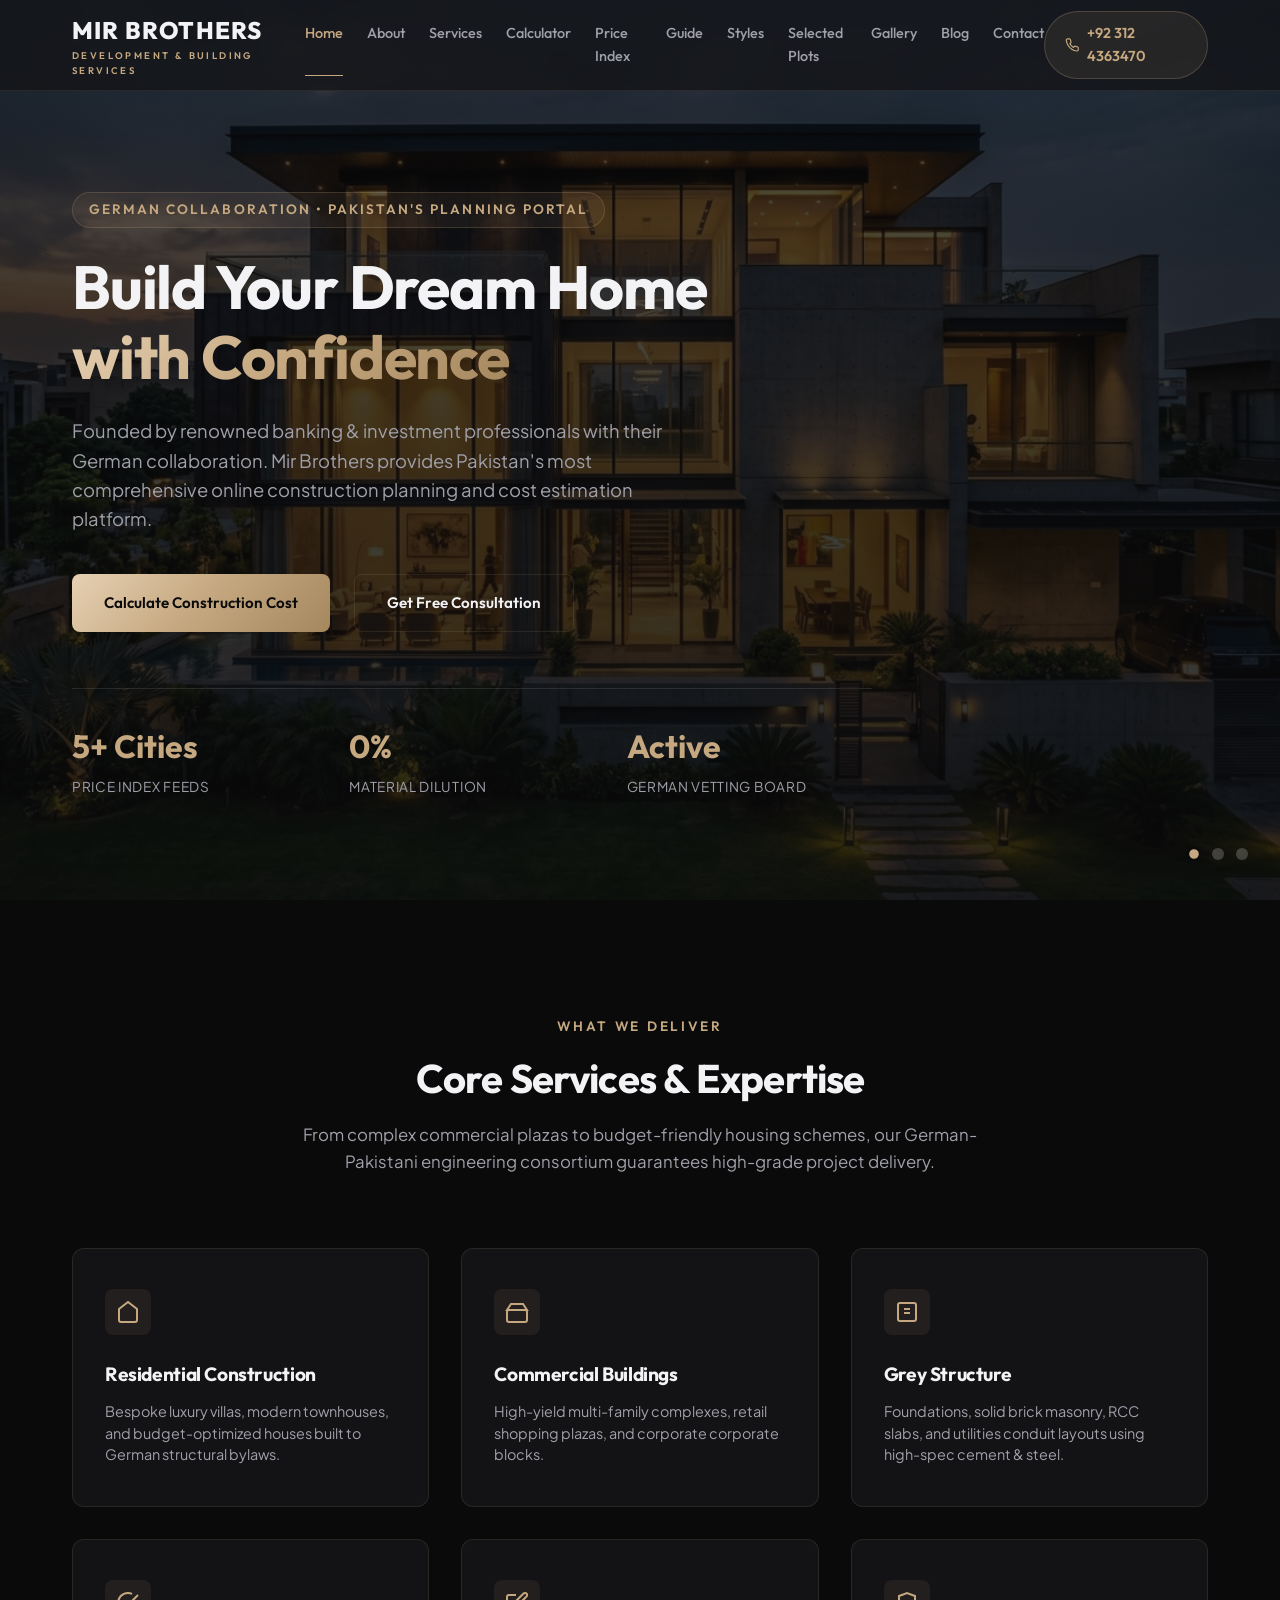
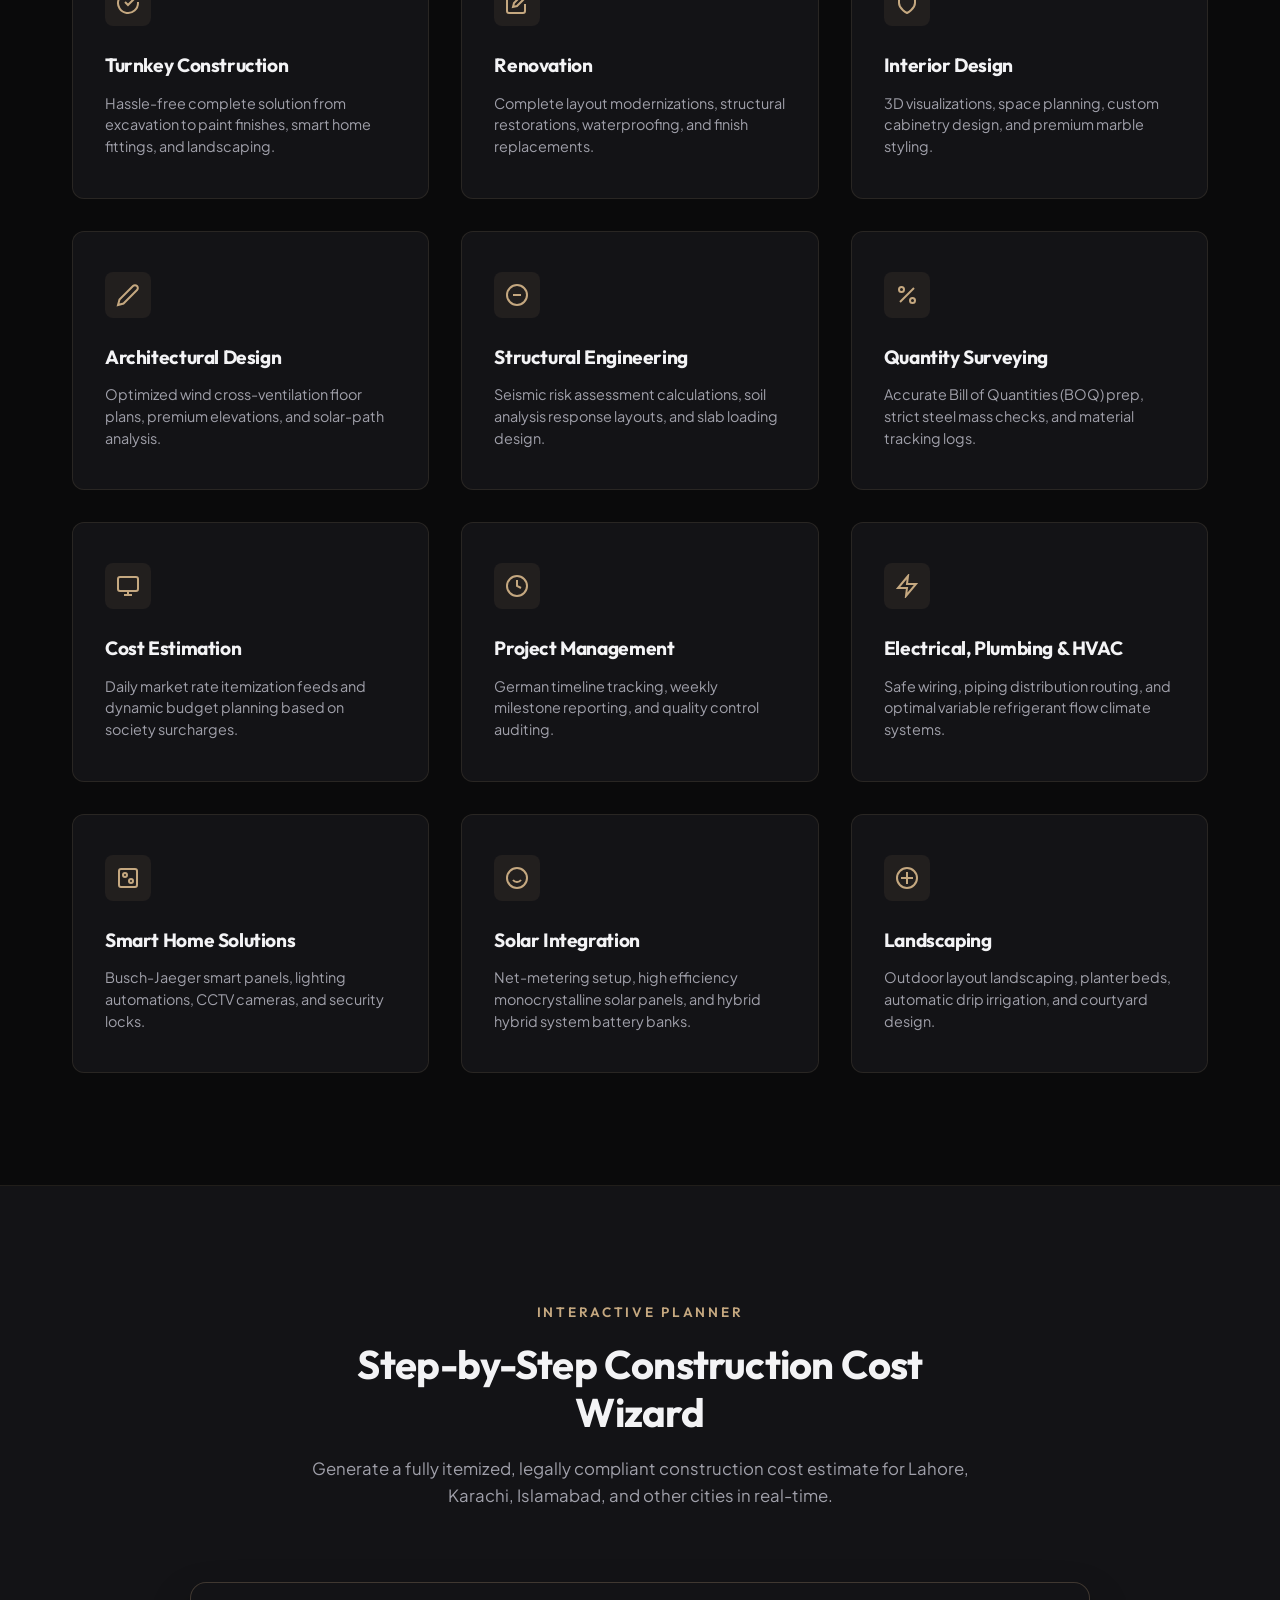
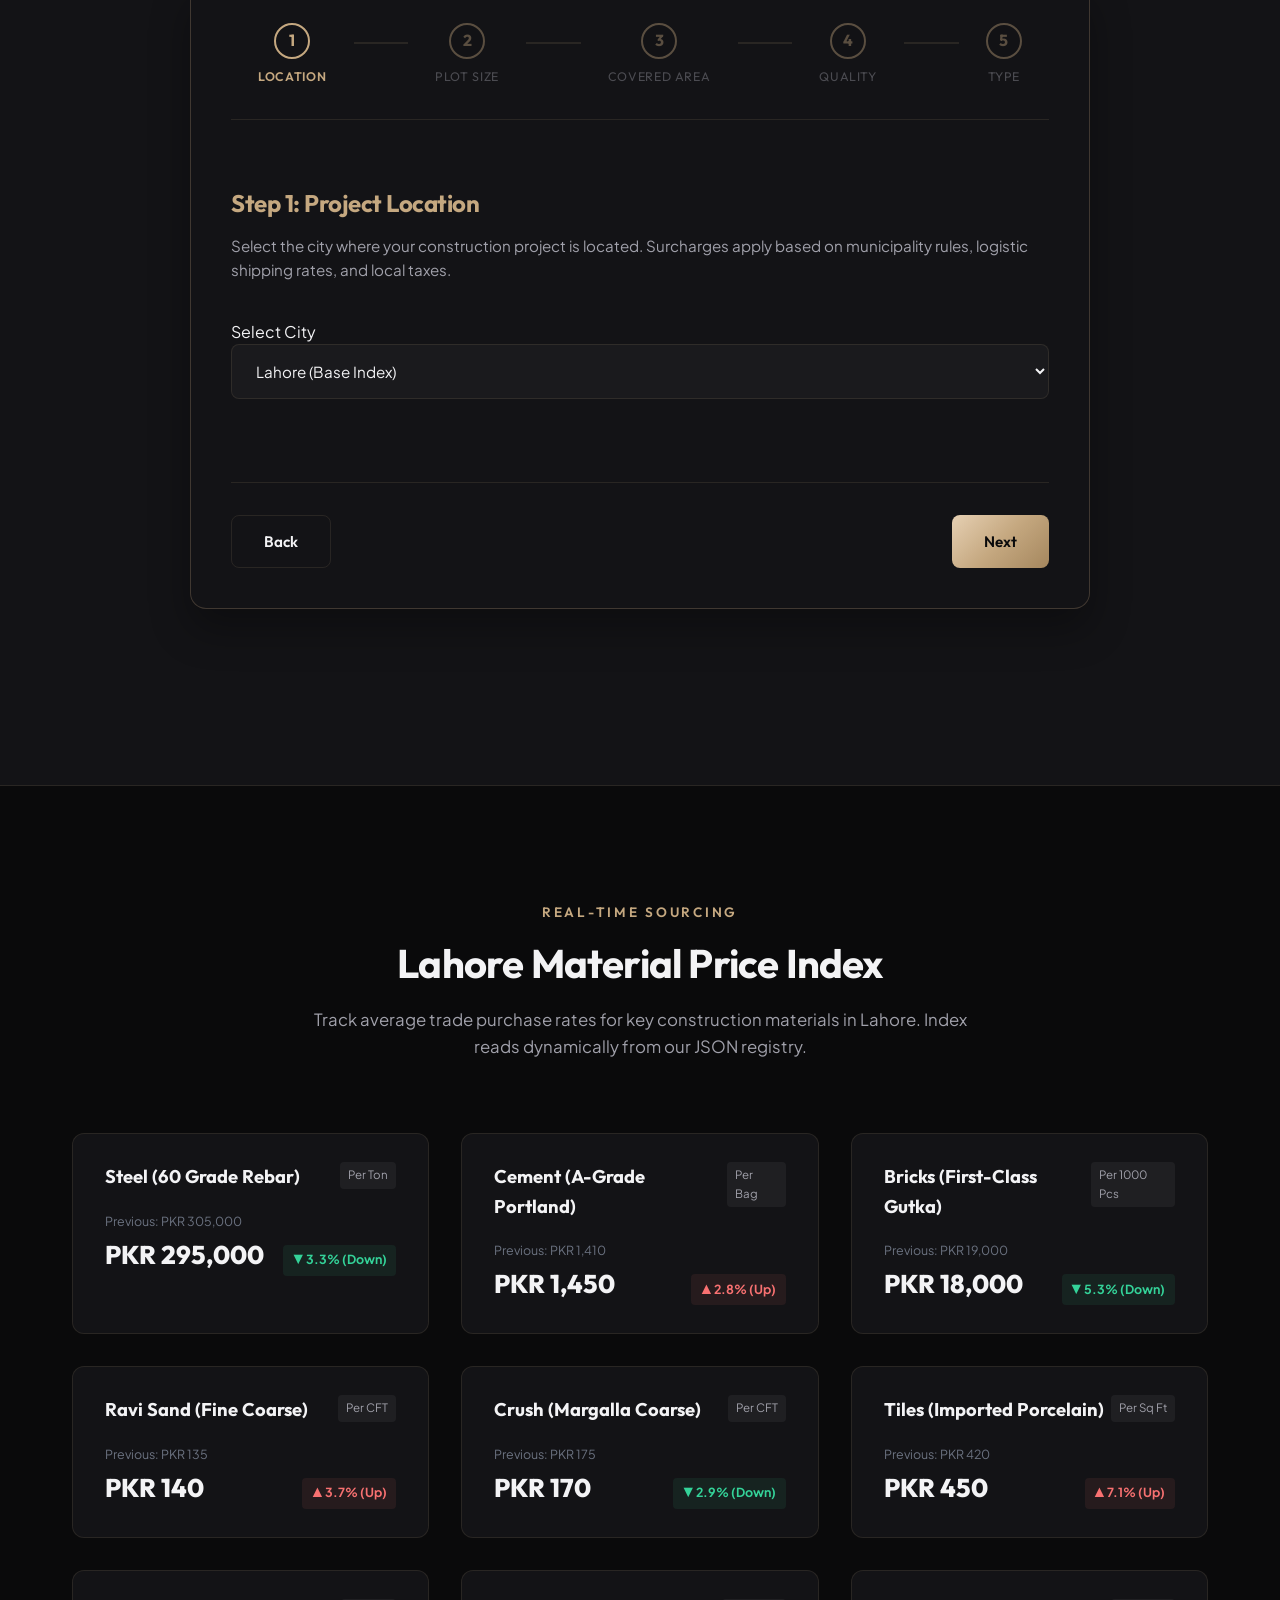
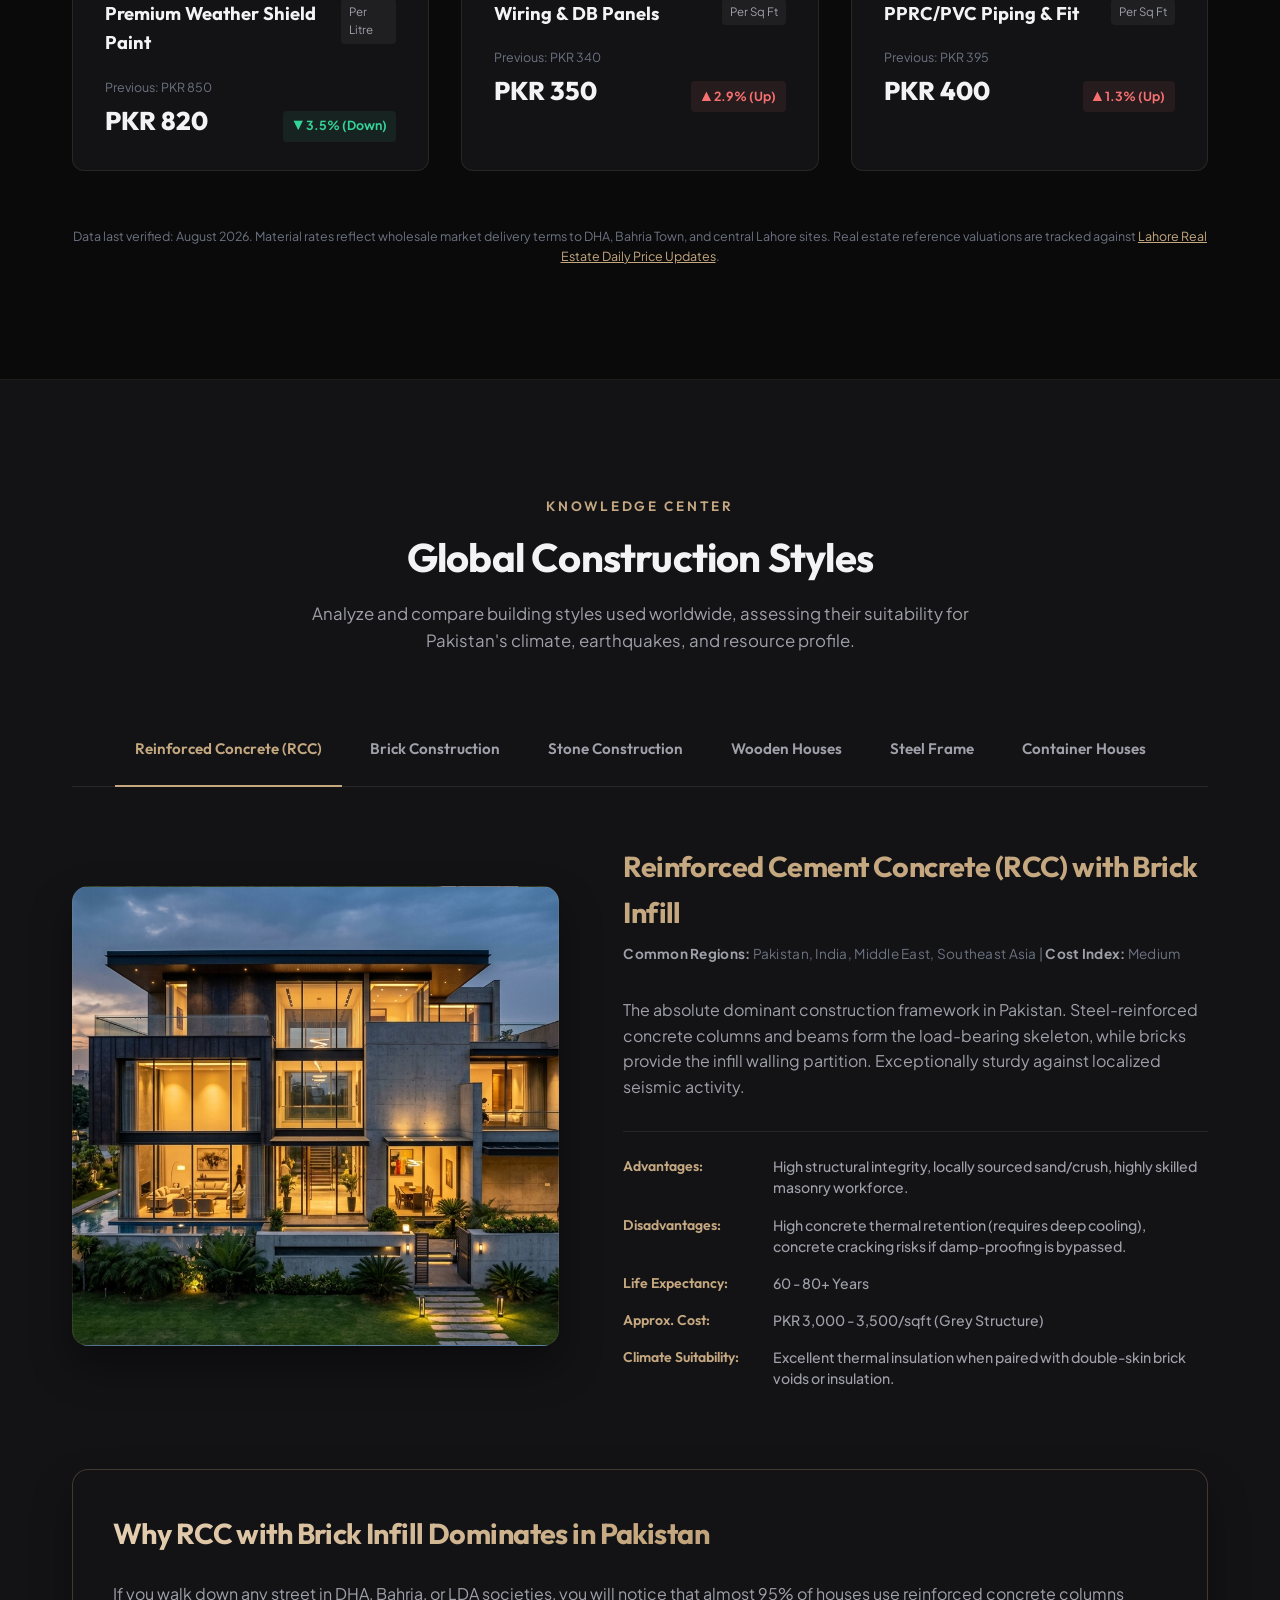
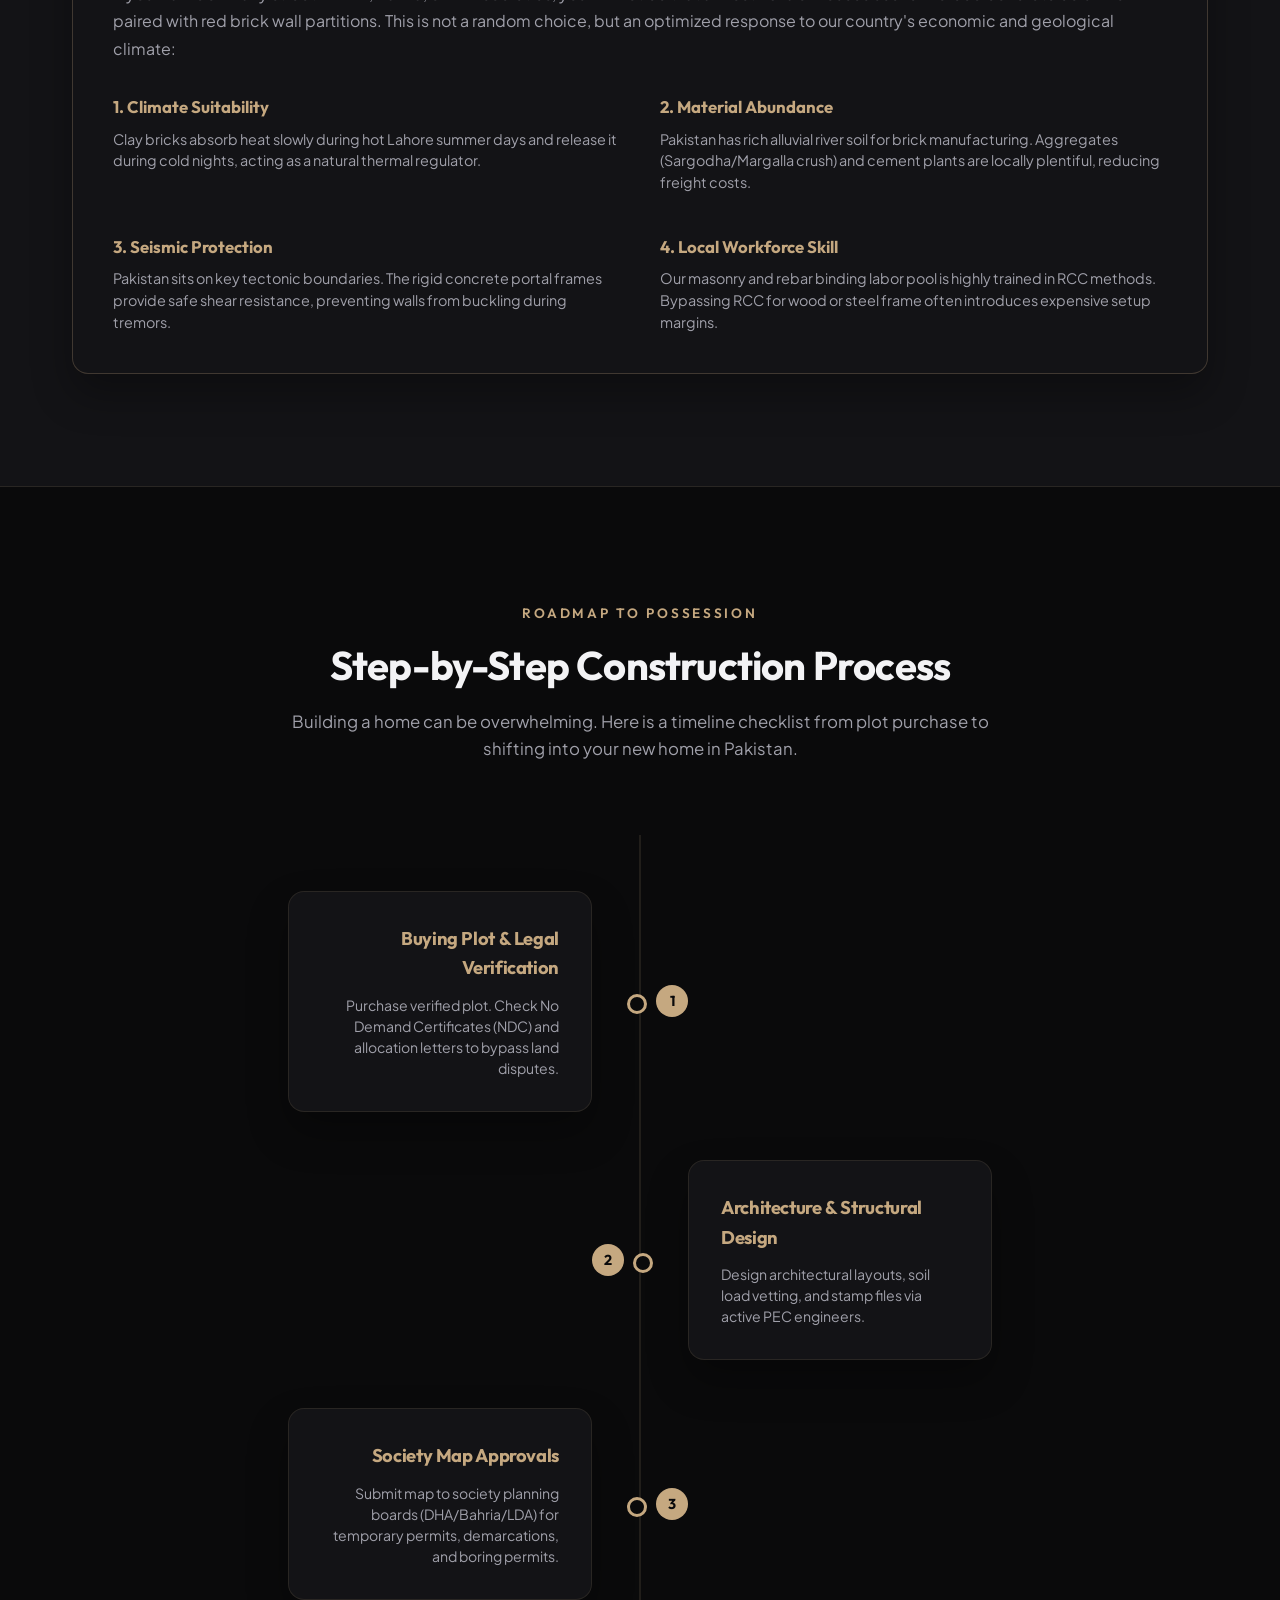
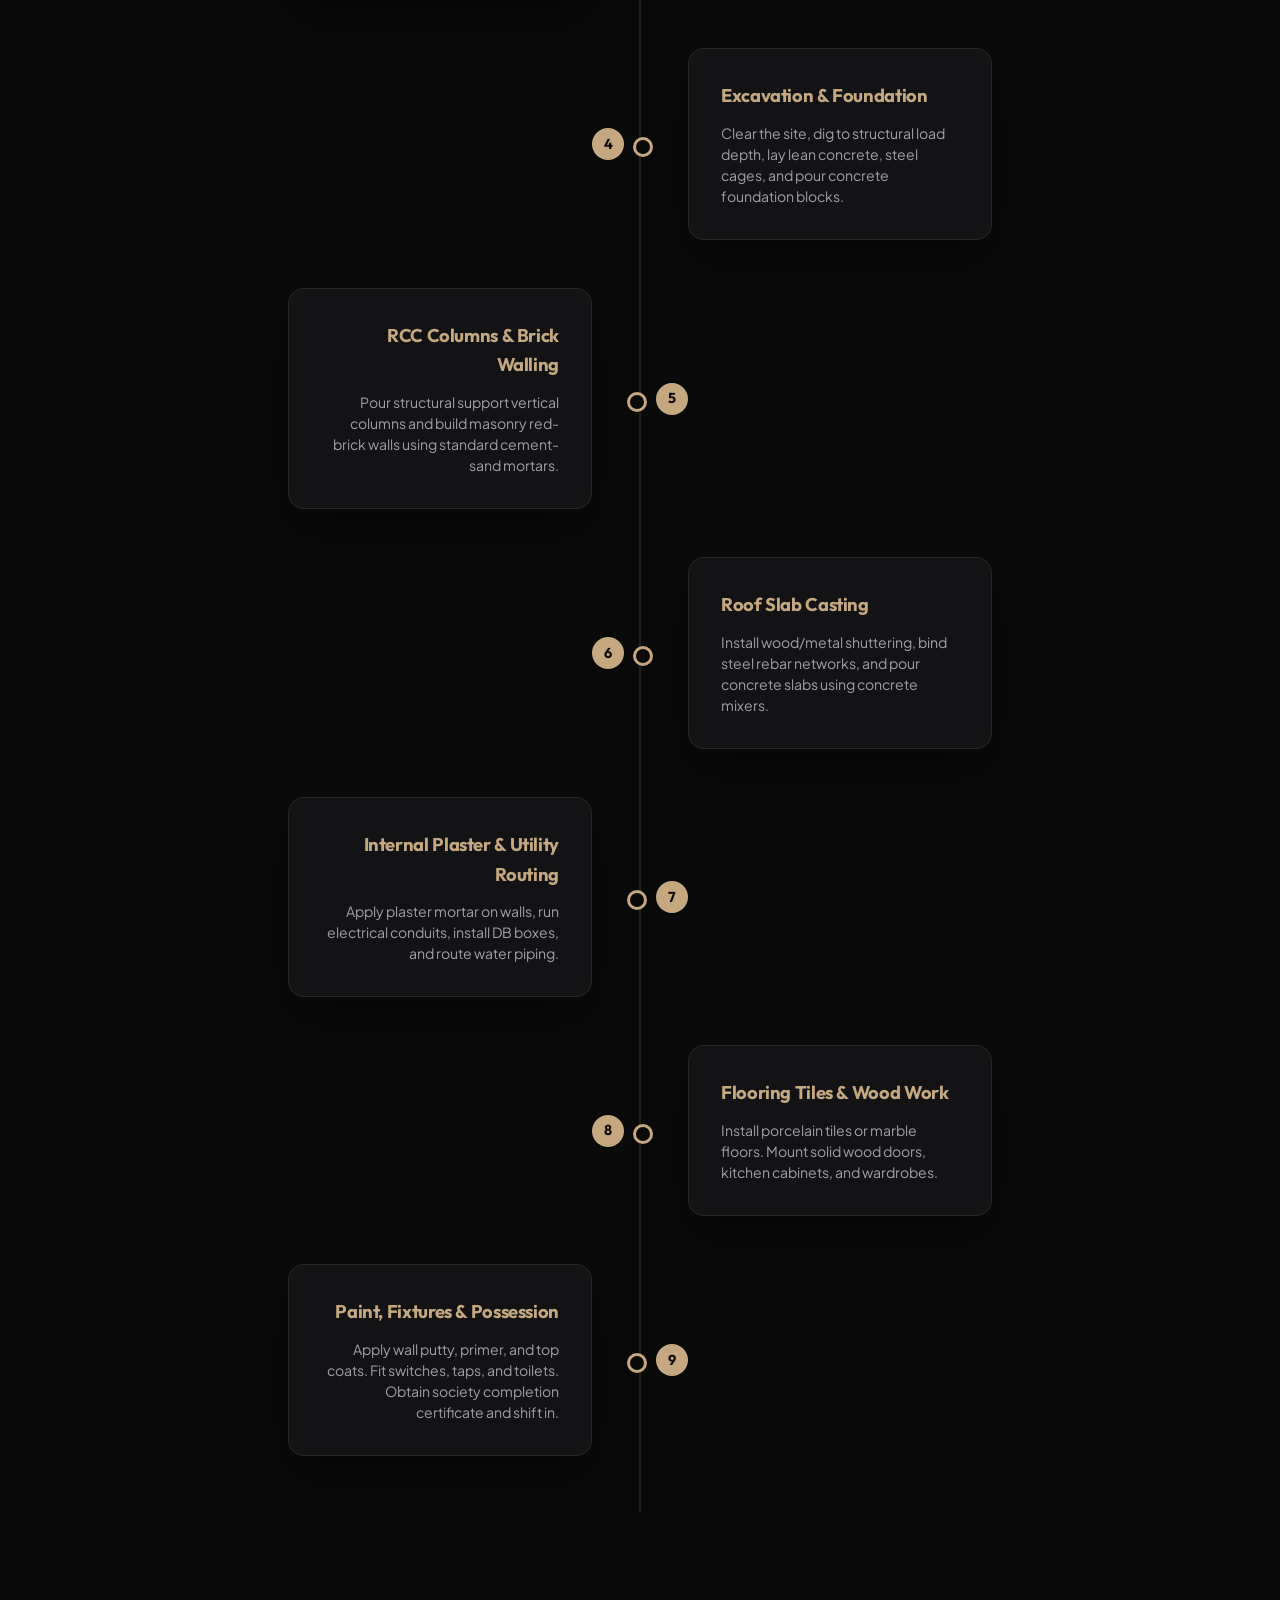
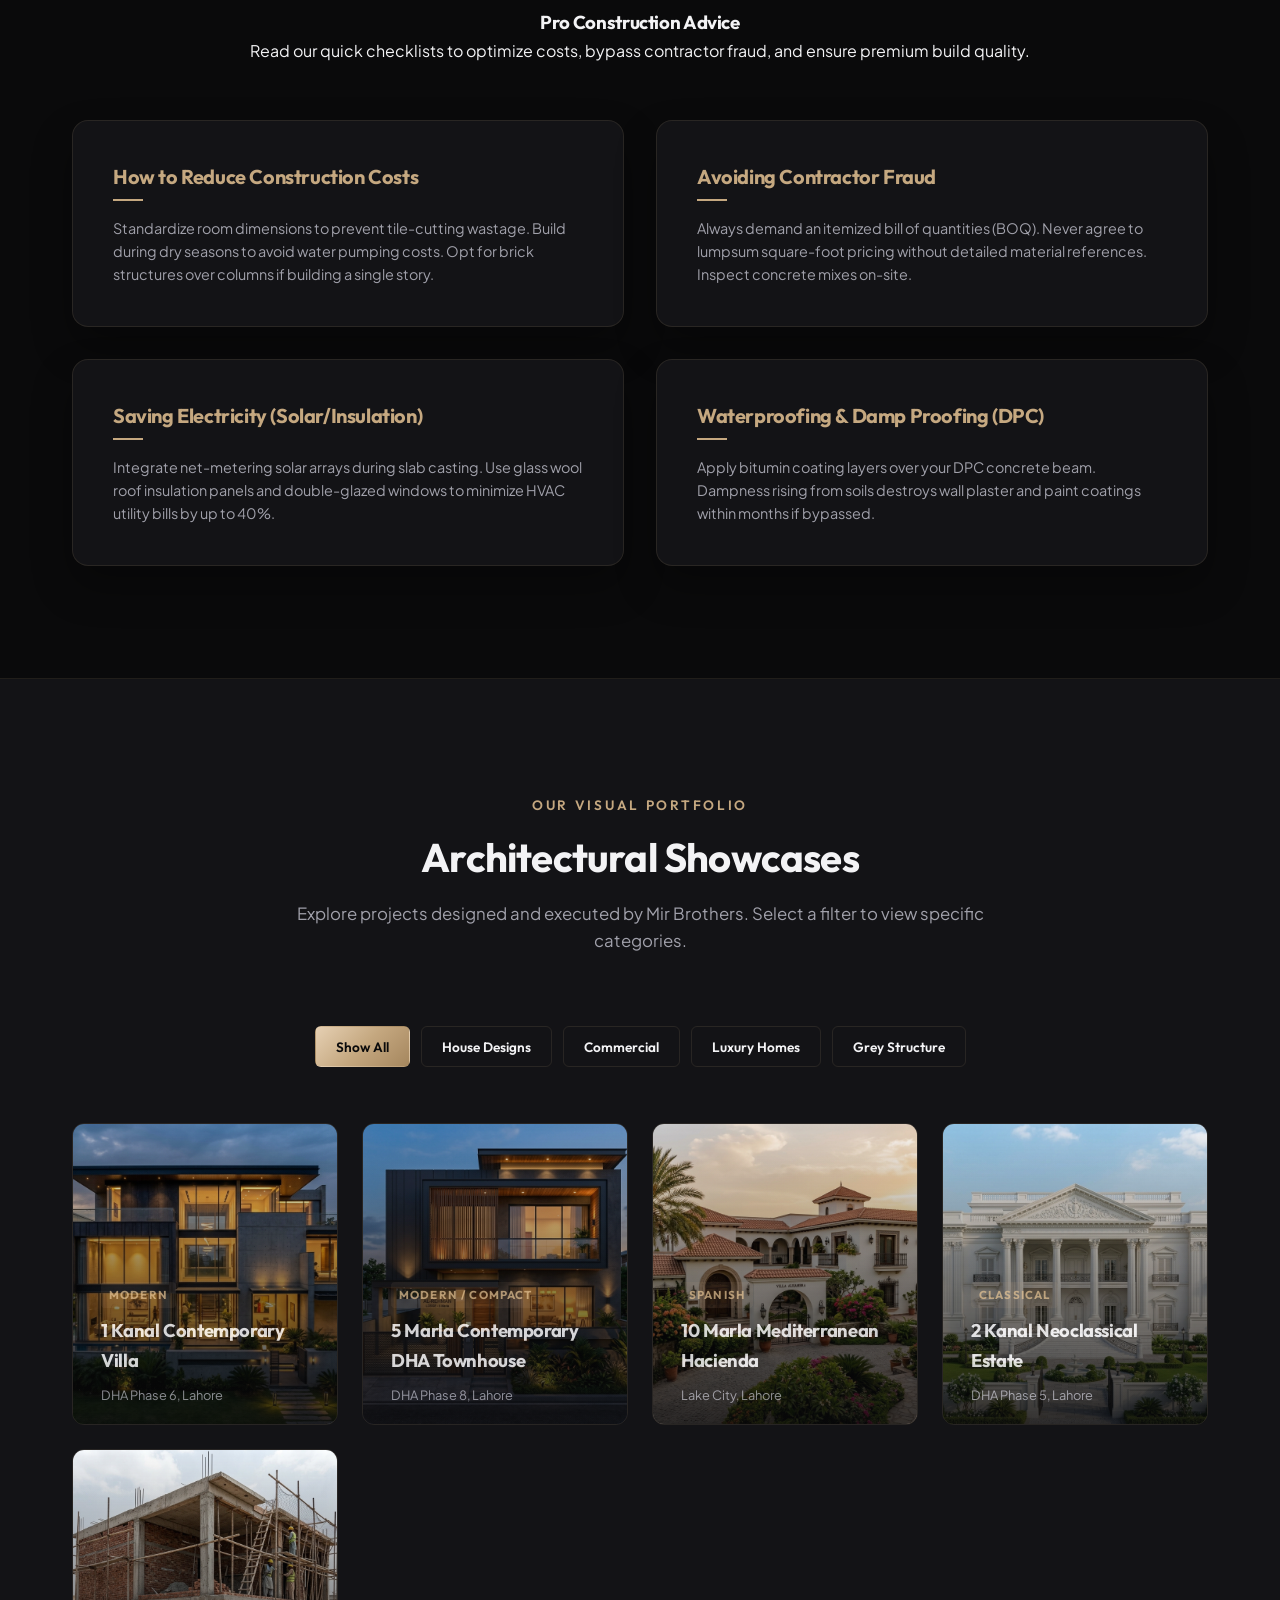
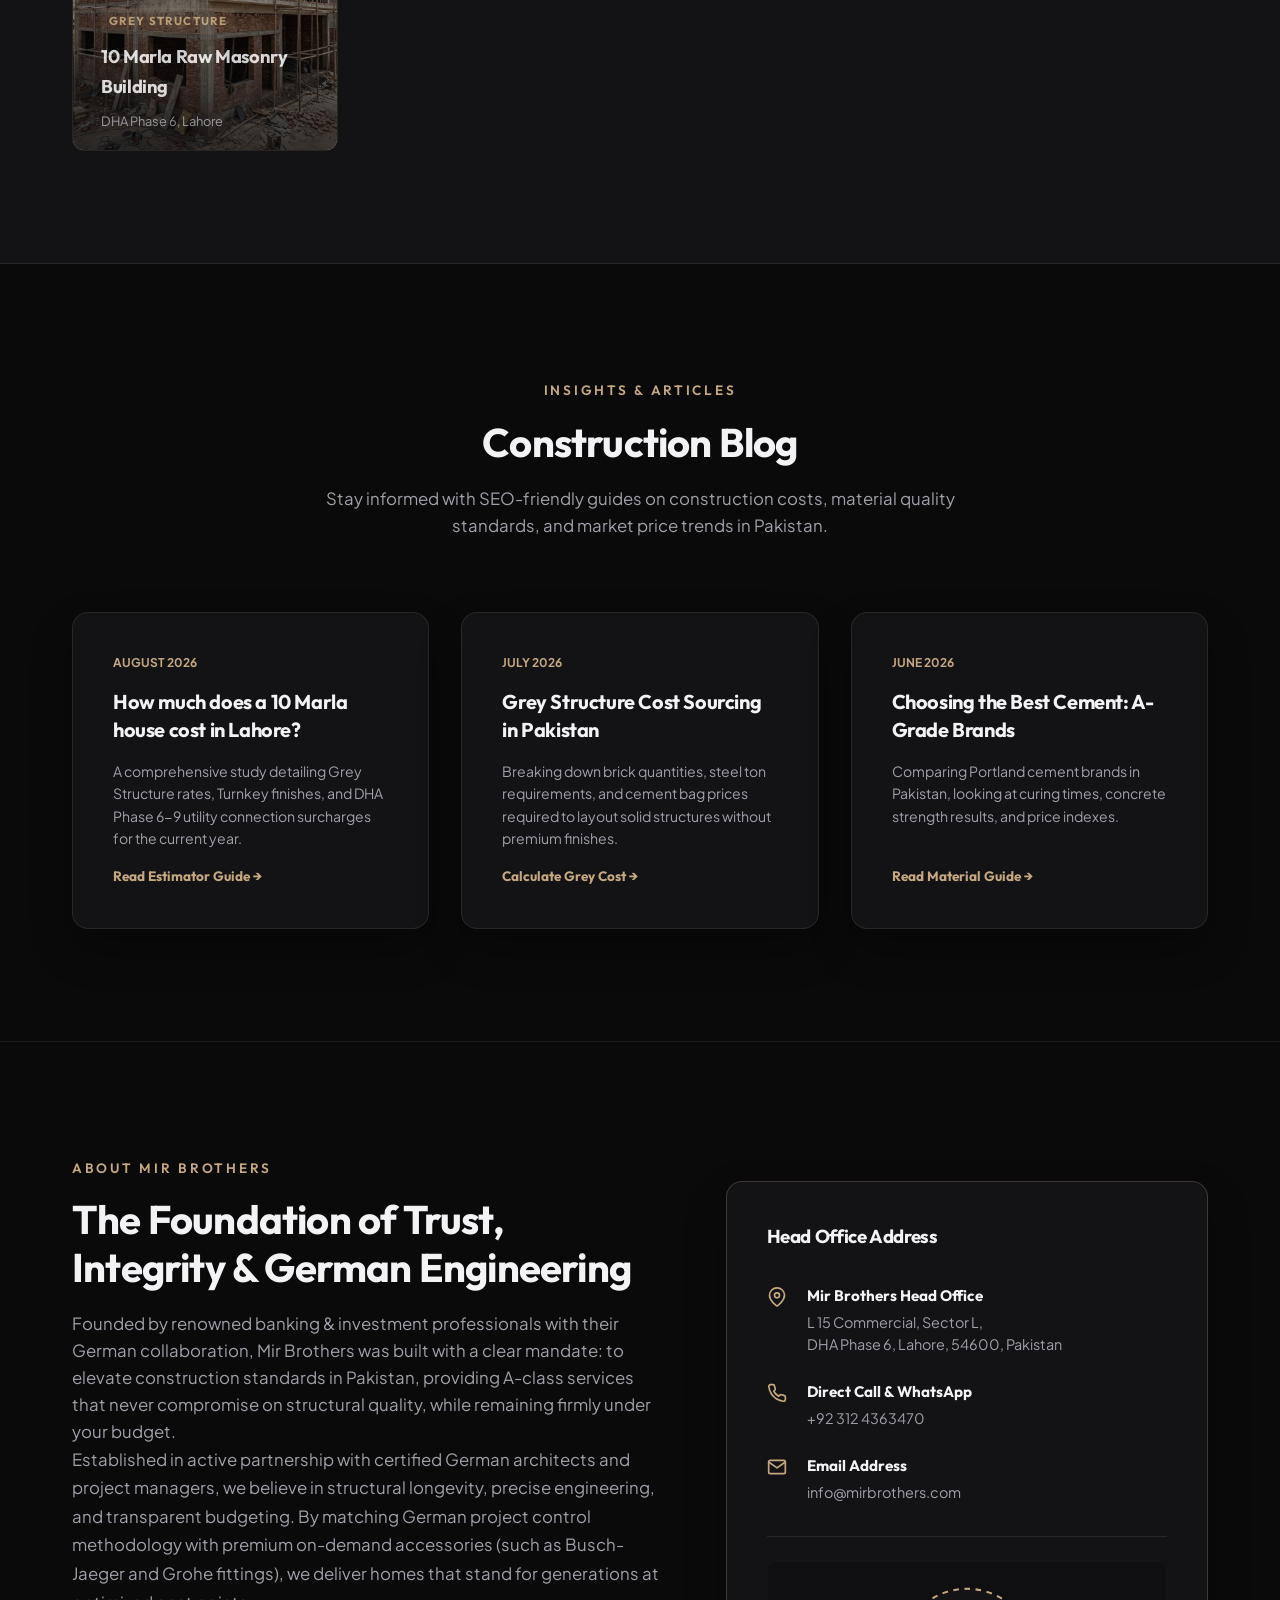
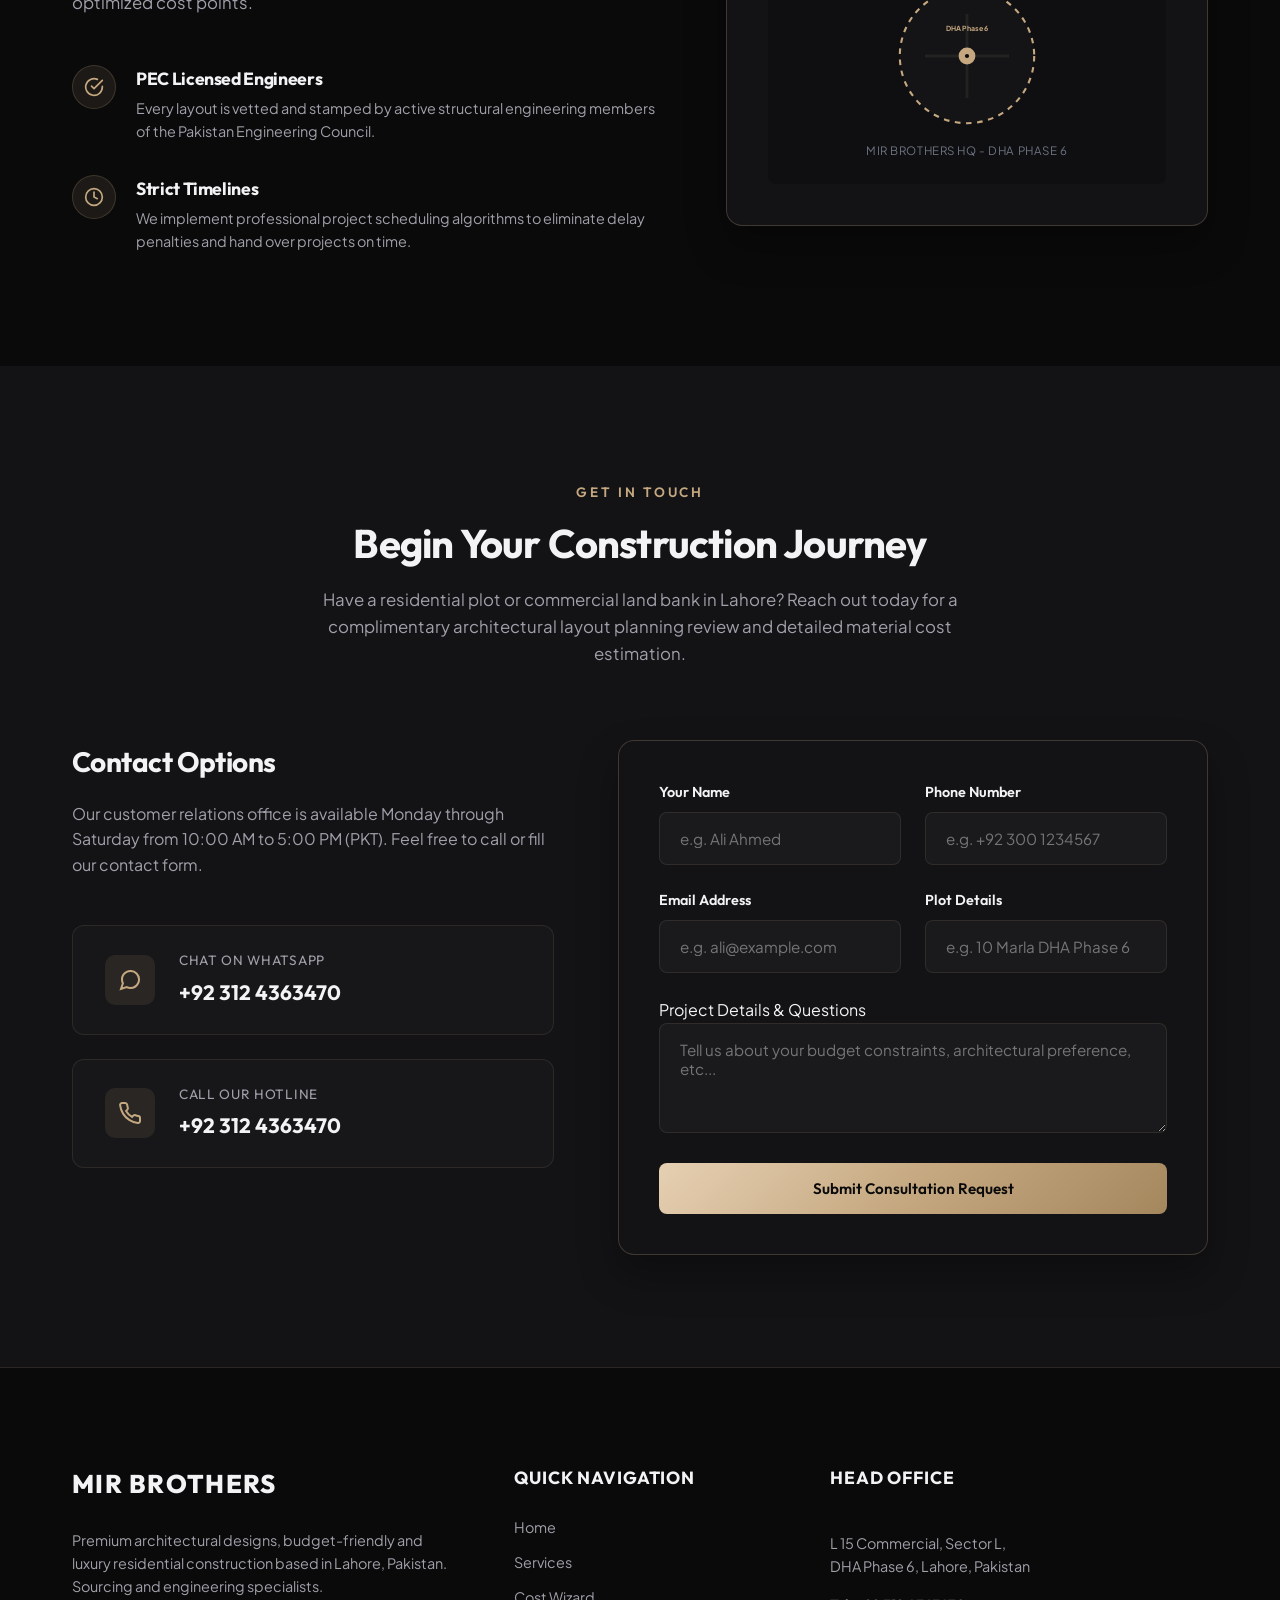
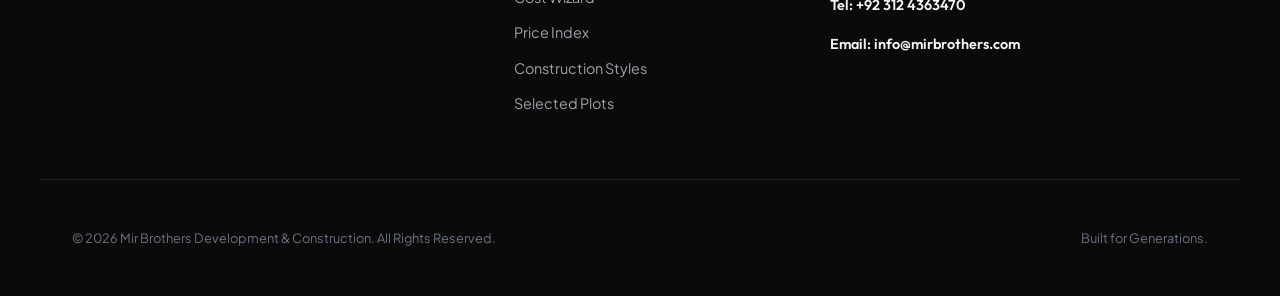
==== commit 5b9e2c39: "Add Lahore Real Estate Daily Price Updates reference links to dashboard and plots page" ====
--- a/index.html
+++ b/index.html
@@ -489,7 +489,7 @@
             </div>
             
             <div class="index-disclaimer text-center">
-                <p>Data last verified: August 2026. Rates reflect wholesale market delivery terms to DHA, Bahria Town, and central Lahore sites.</p>
+                <p>Data last verified: August 2026. Material rates reflect wholesale market delivery terms to DHA, Bahria Town, and central Lahore sites. Real estate reference valuations are tracked against <a href="https://lahorerealestate.com/daily-prices-update/" target="_blank" style="color: var(--gold-primary); text-decoration: underline;">Lahore Real Estate Daily Price Updates</a>.</p>
             </div>
         </div>
     </section>
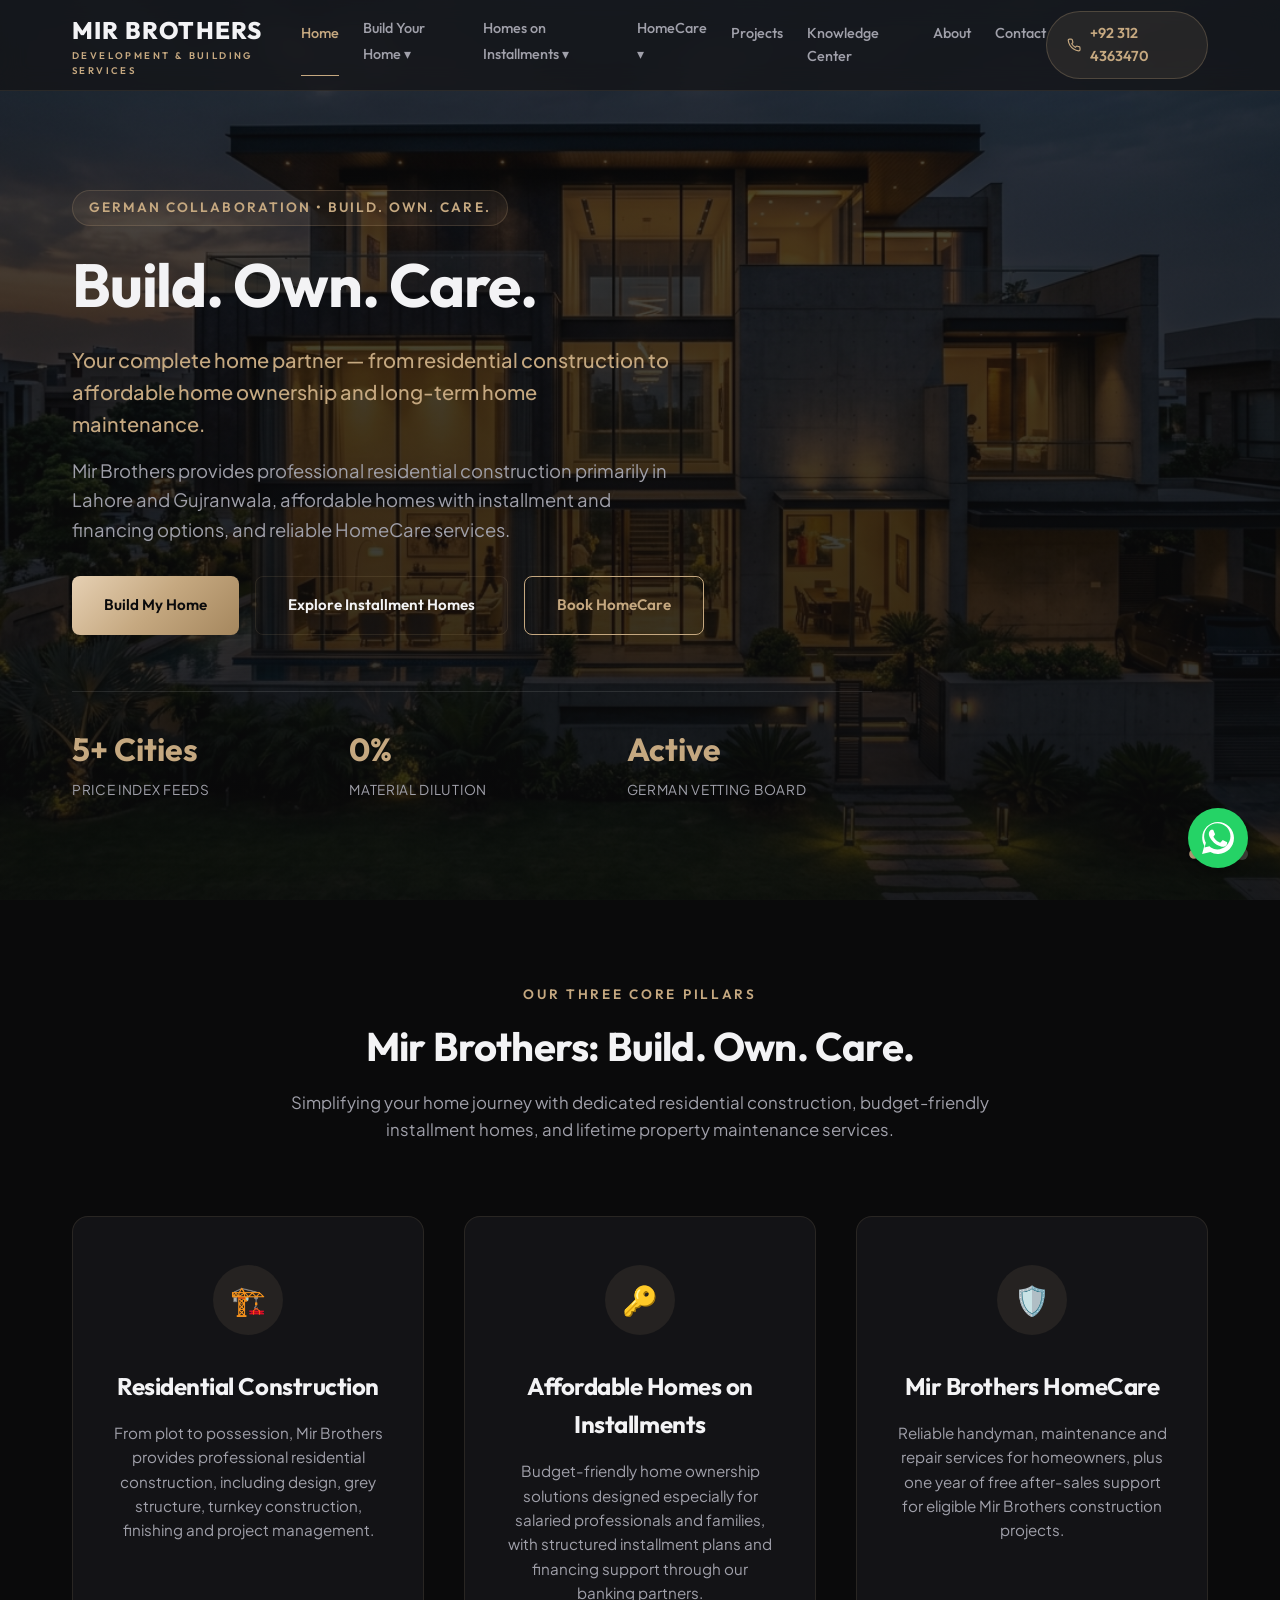
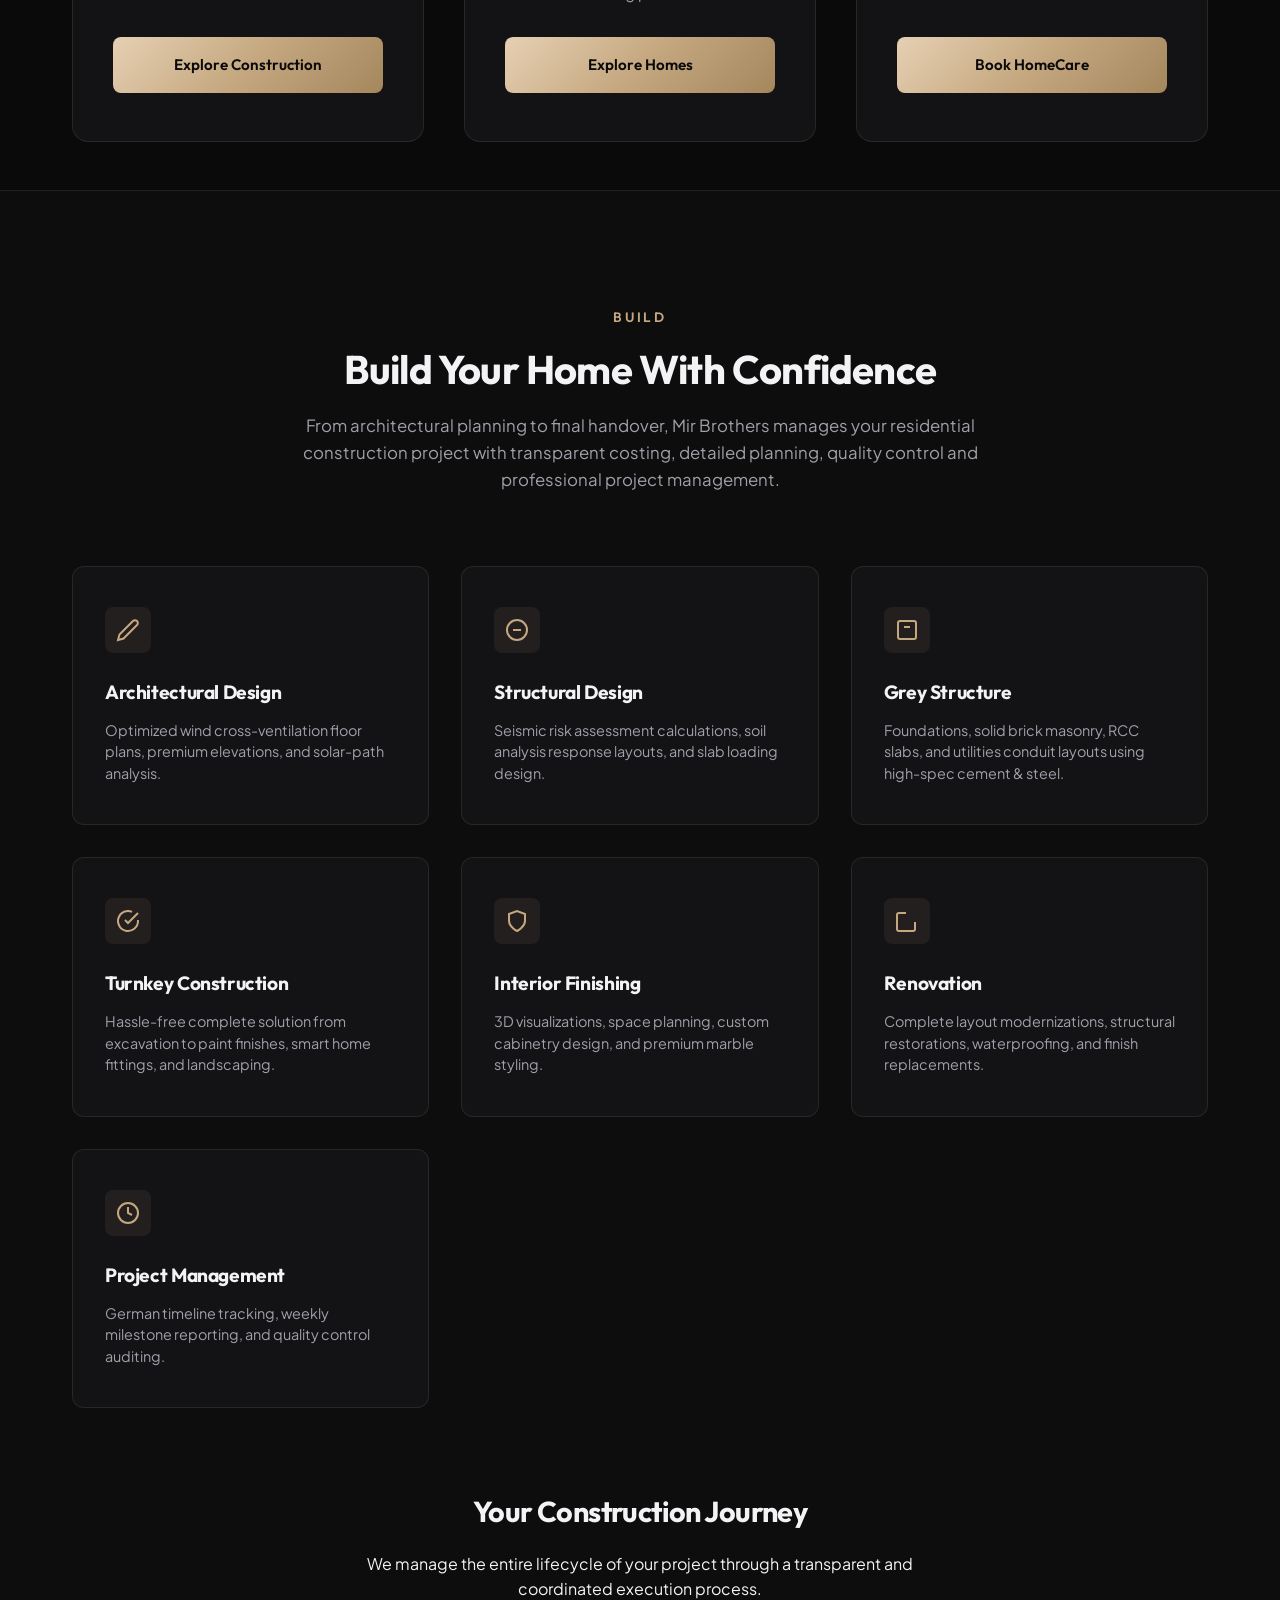
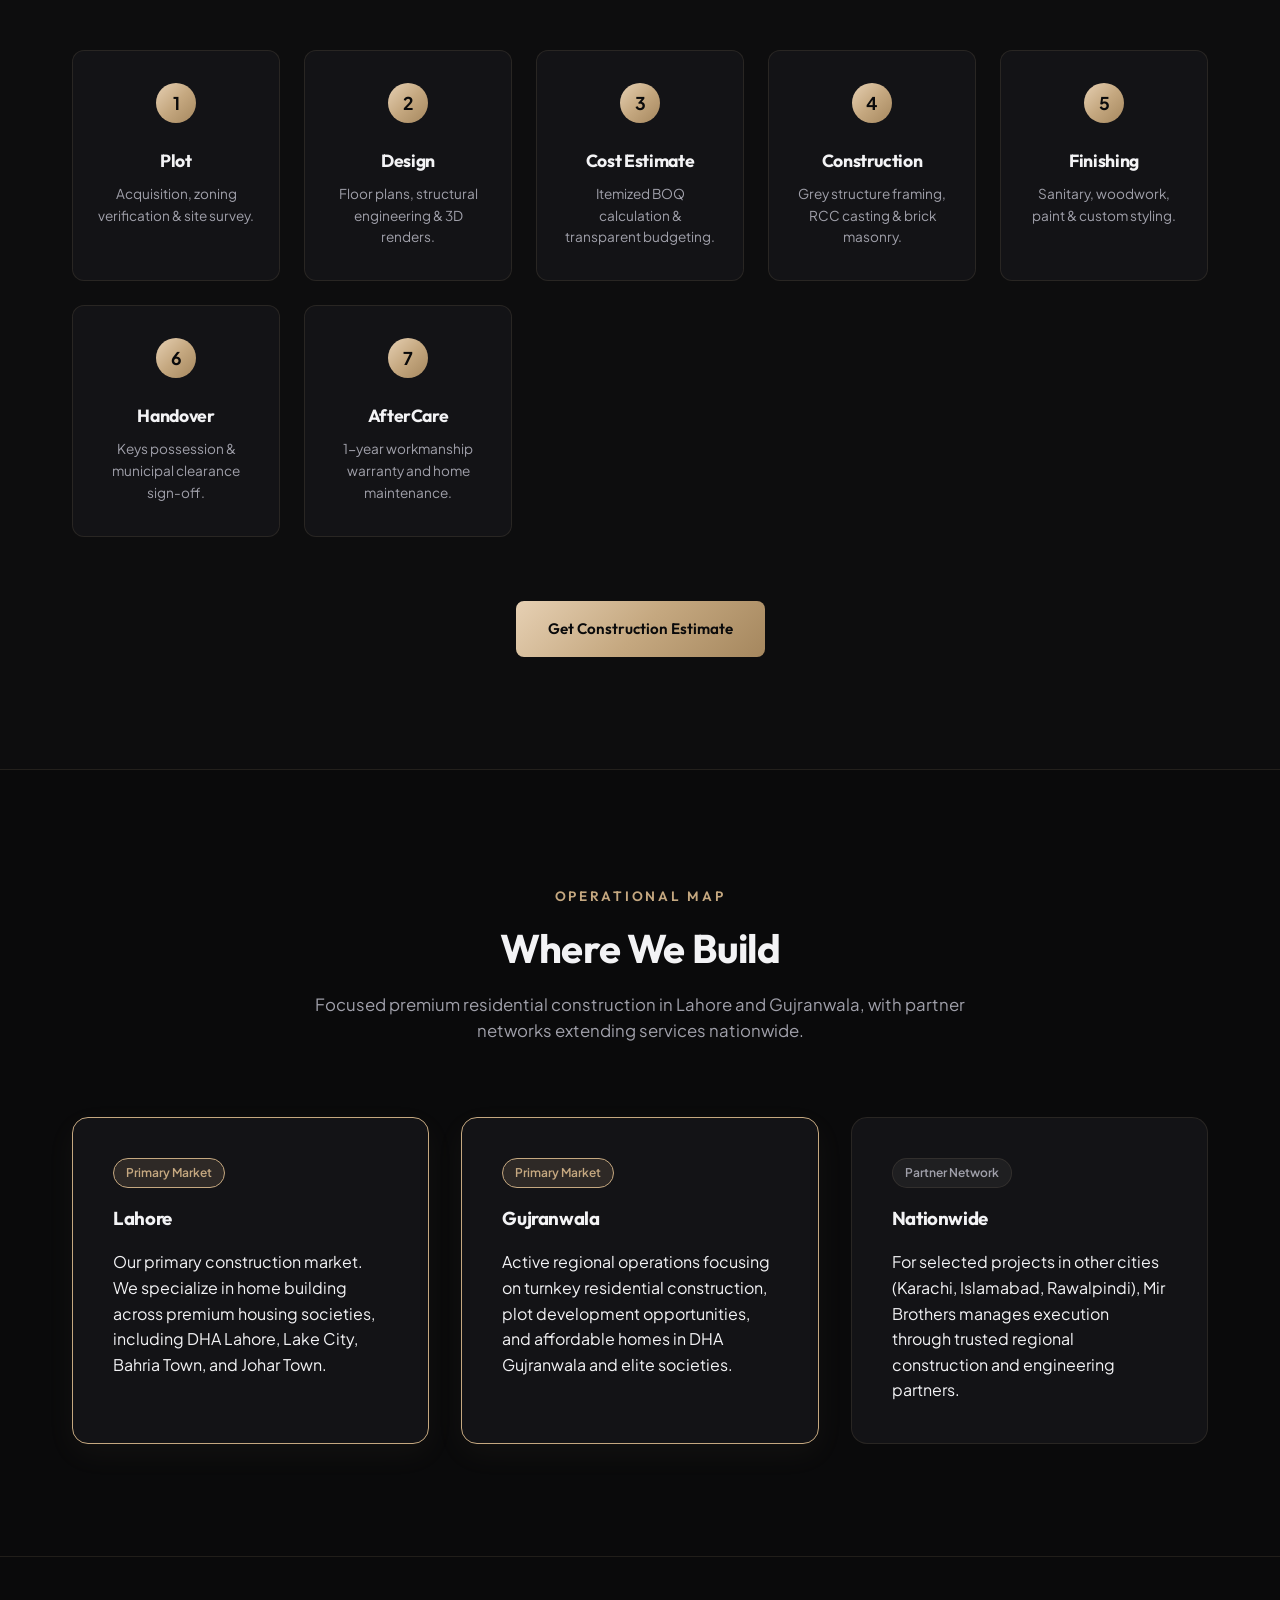
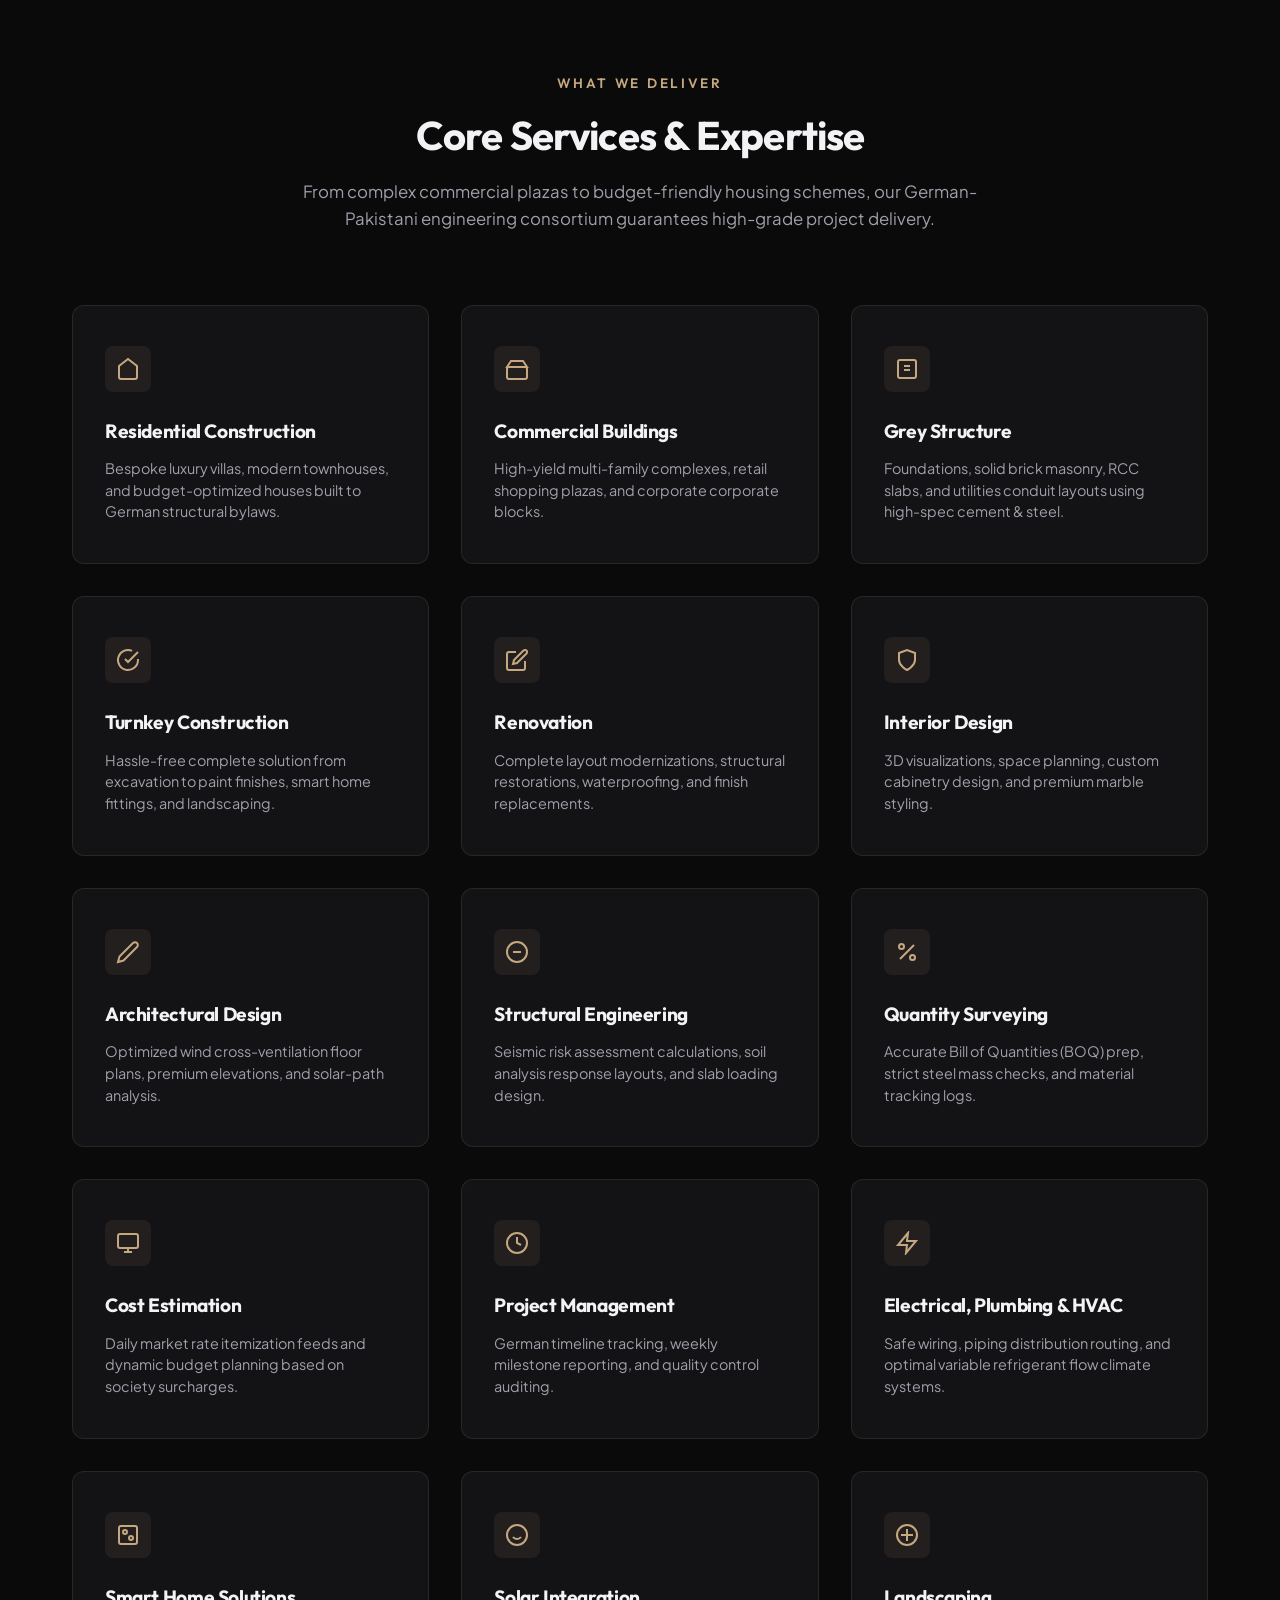
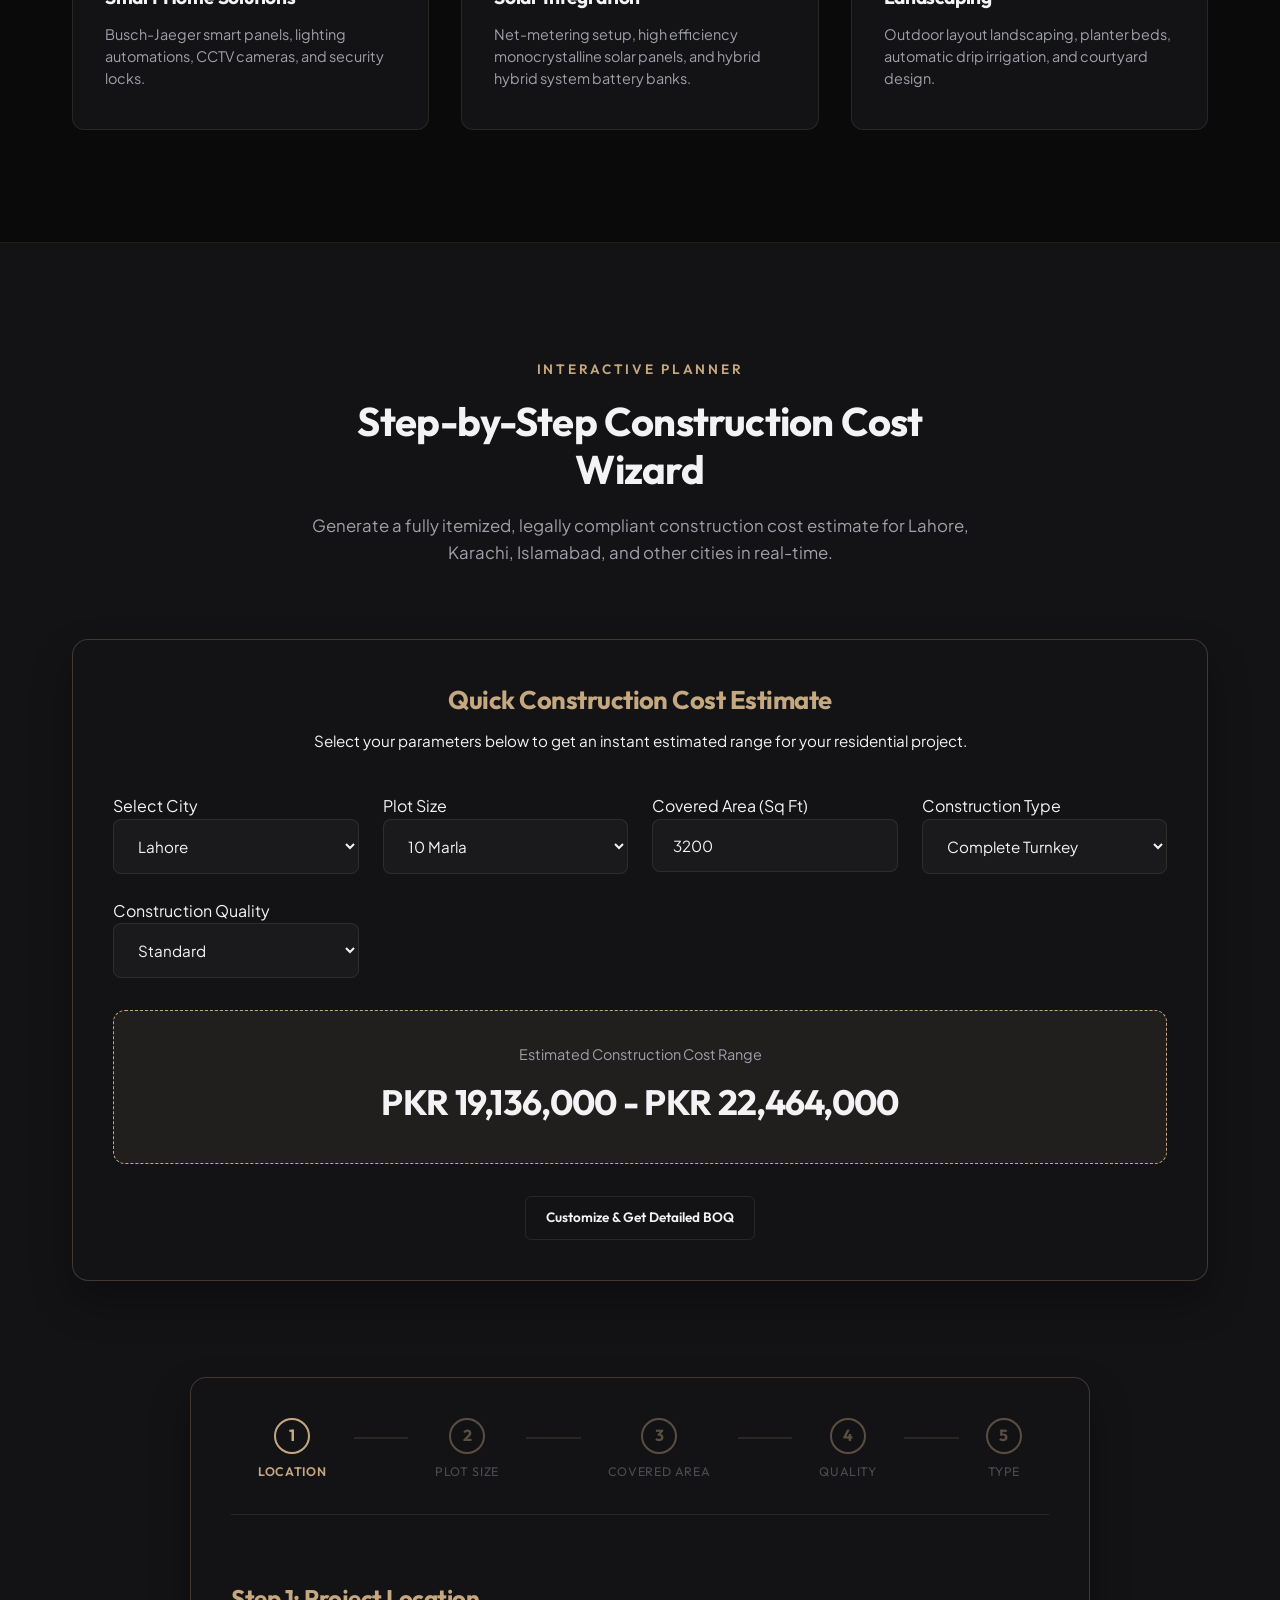
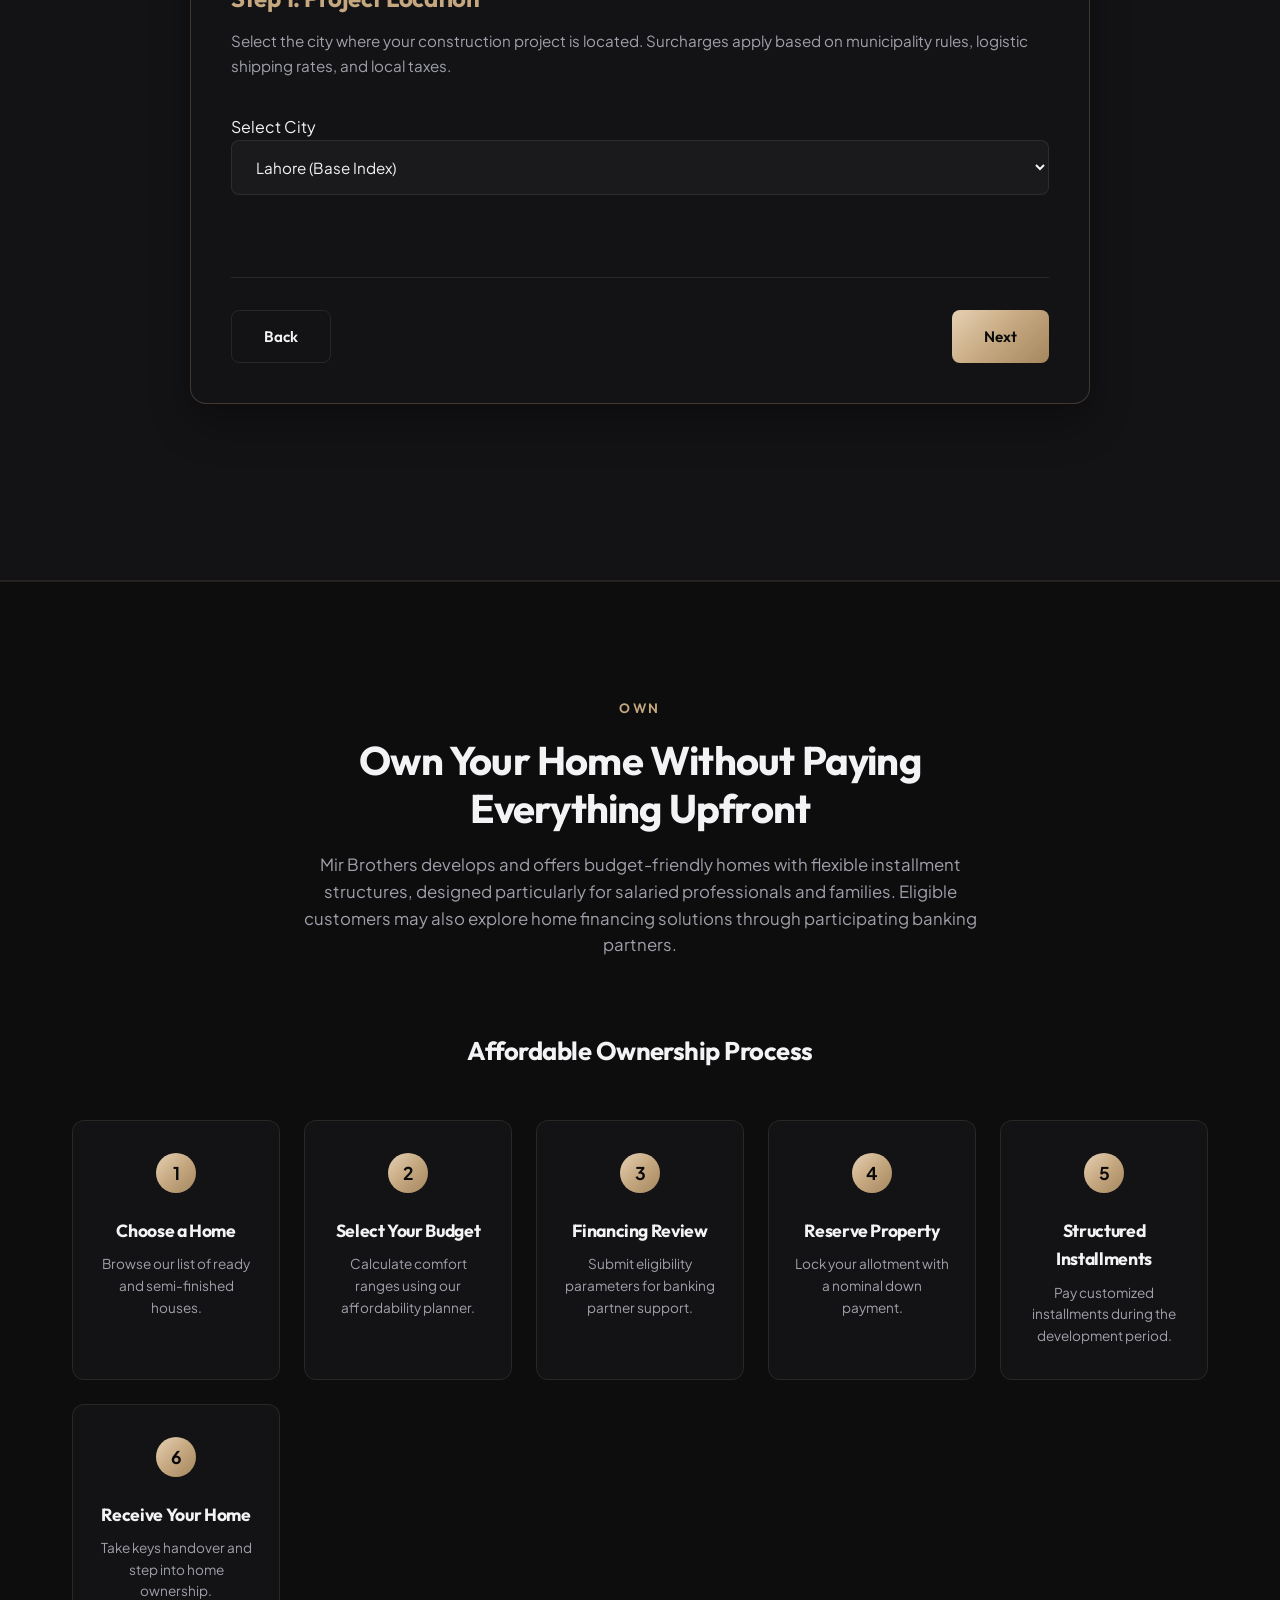
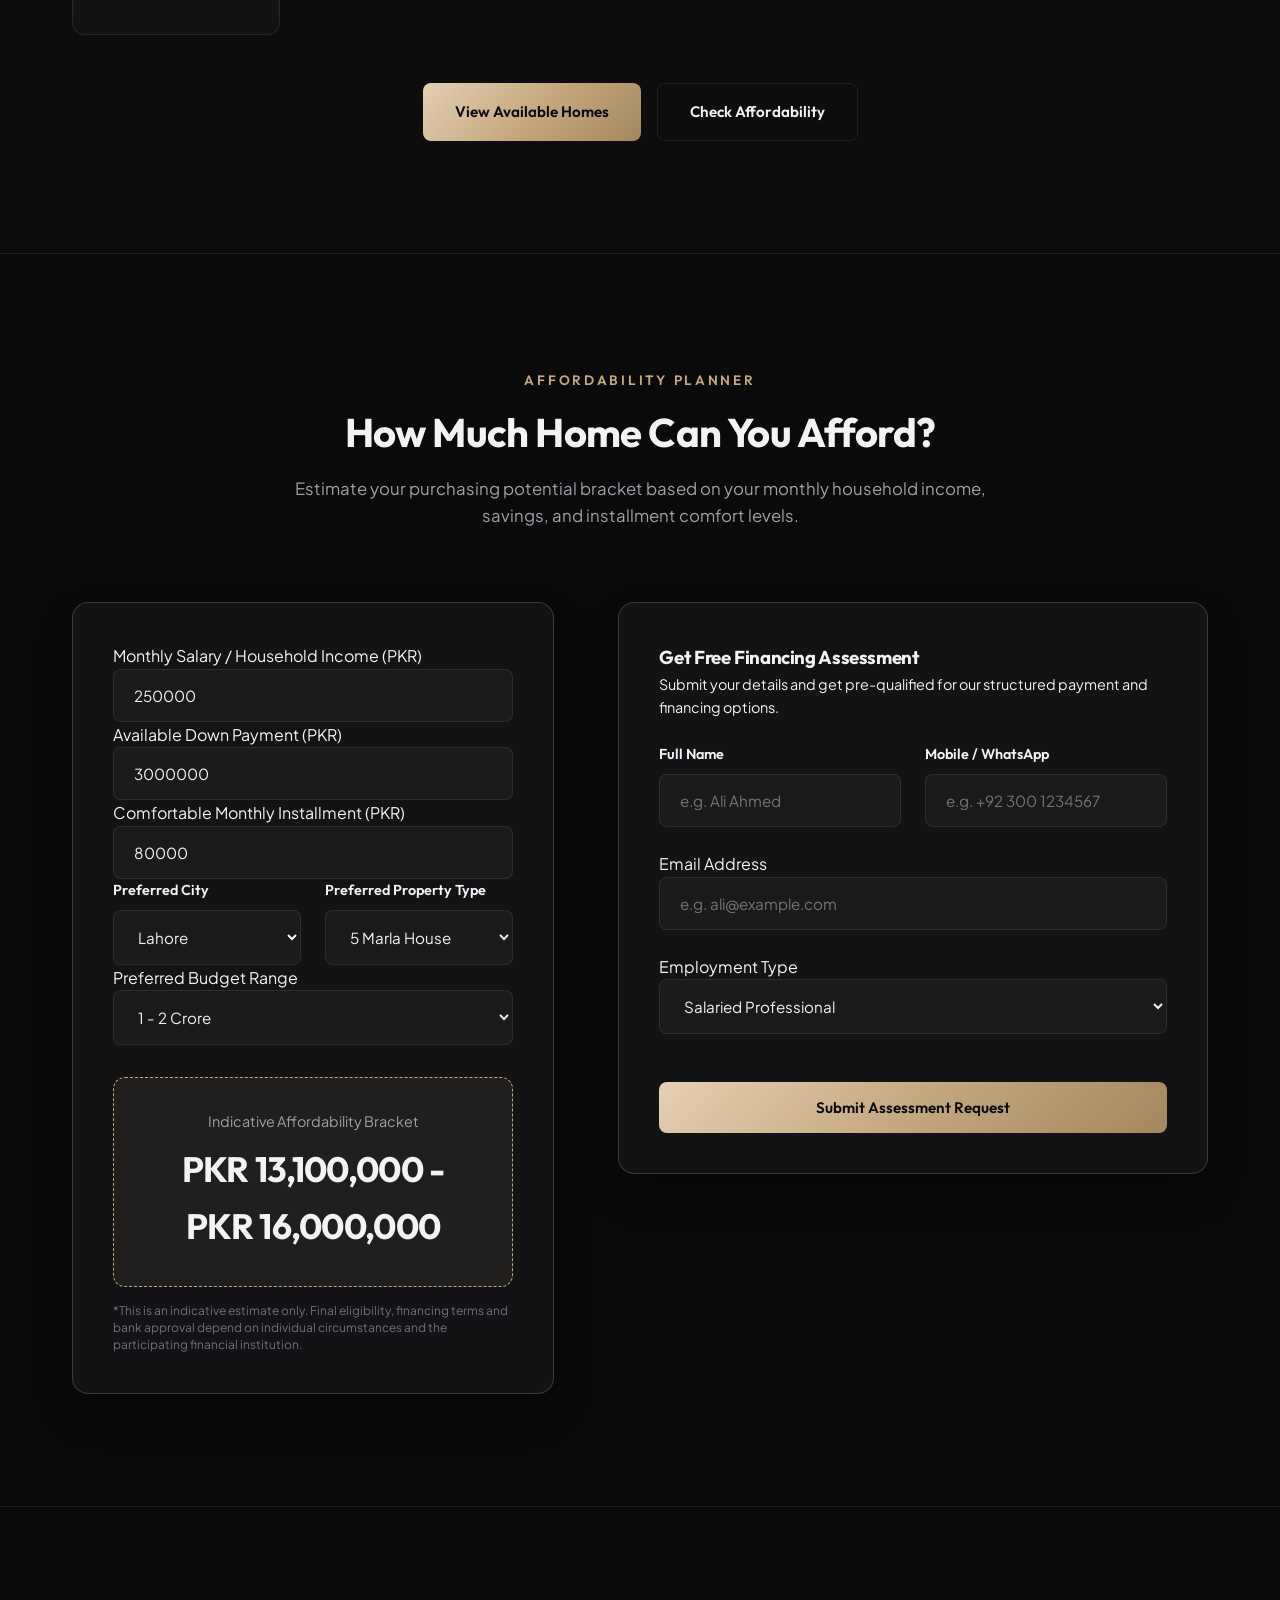
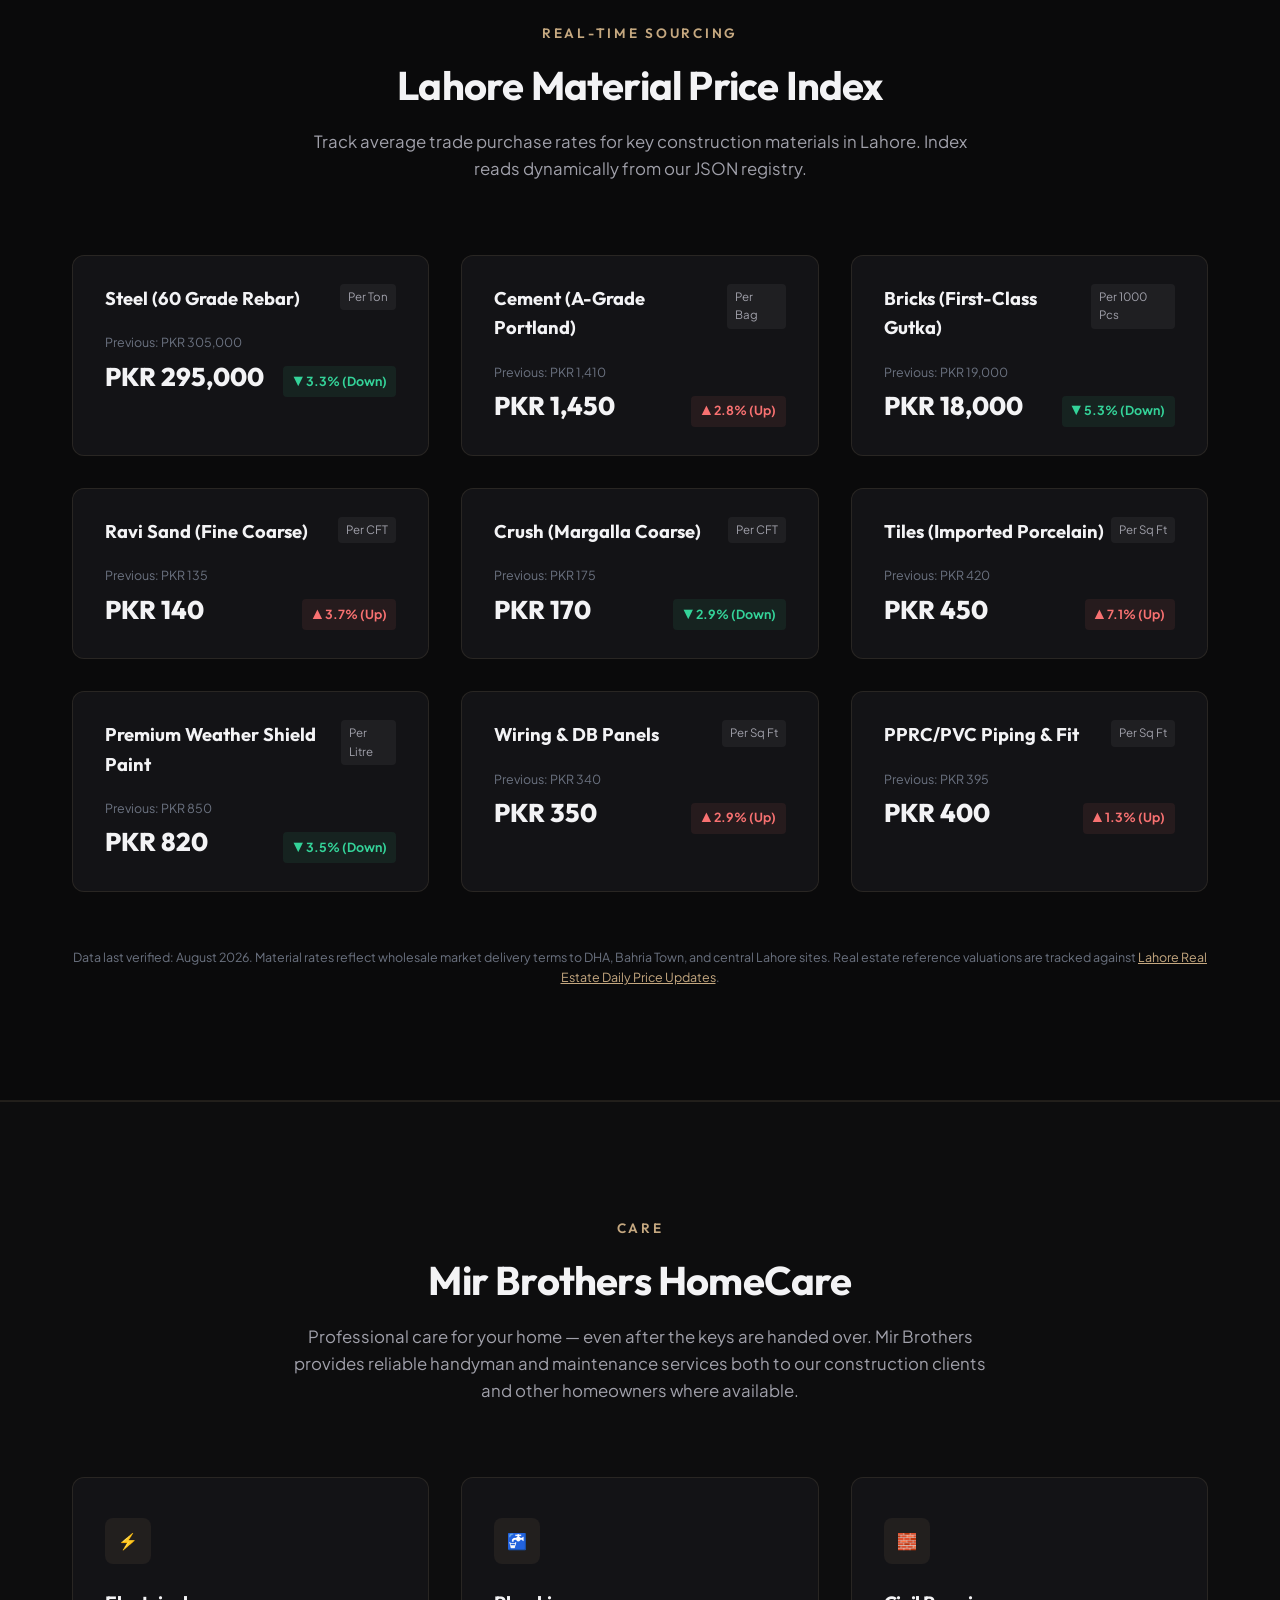
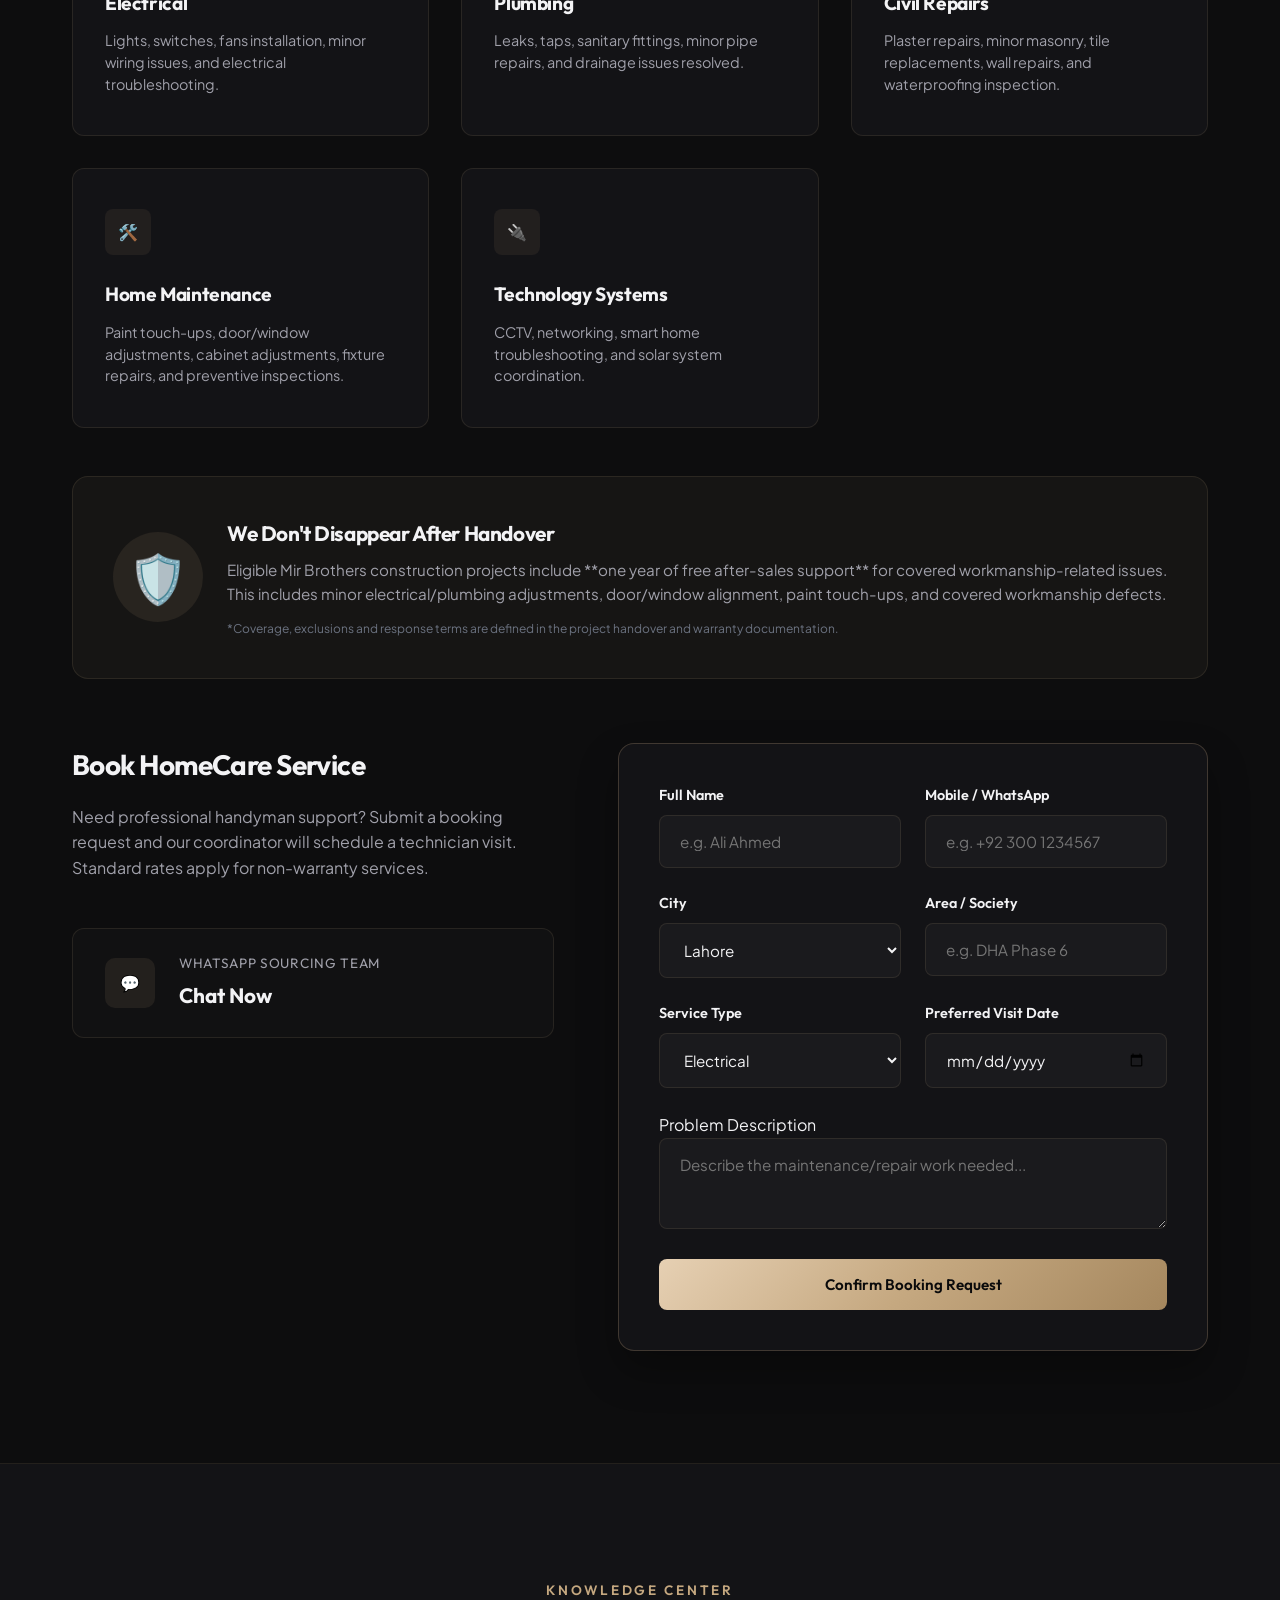
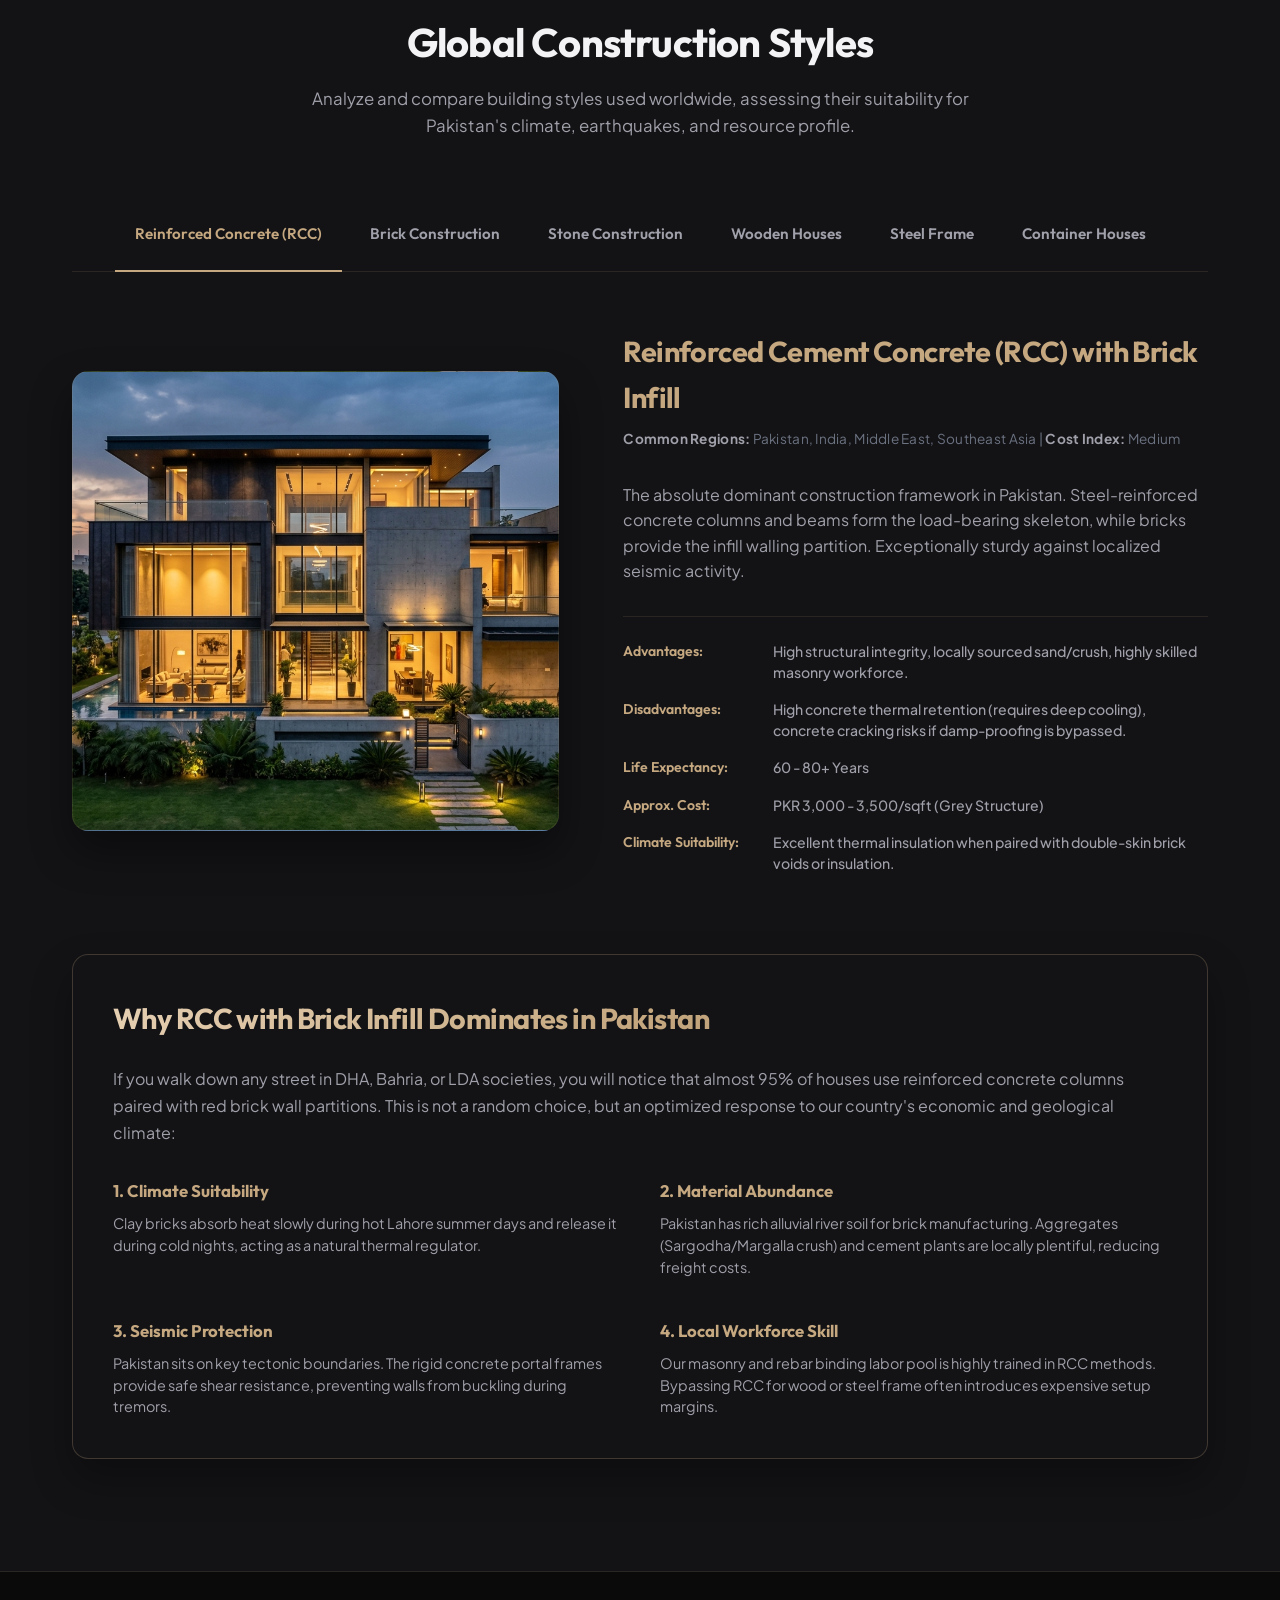
==== commit e6ec0869: "Restructure homepage around Build, Own, Care pillars, add calculators and HomeCare forms" ====
--- a/index.html
+++ b/index.html
@@ -24,15 +24,35 @@
             
             <nav class="nav-menu" id="navMenu">
                 <a href="#home" class="nav-link active">Home</a>
+                <div class="nav-dropdown">
+                    <a href="#build-section" class="nav-link">Build Your Home ▾</a>
+                    <div class="nav-dropdown-content">
+                        <a href="#build-section">Residential Construction</a>
+                        <a href="#services">Grey Structure</a>
+                        <a href="#services">Turnkey Construction</a>
+                        <a href="#services">Renovation</a>
+                        <a href="#calculator">Construction Calculator</a>
+                    </div>
+                </div>
+                <div class="nav-dropdown">
+                    <a href="#installment-section" class="nav-link">Homes on Installments ▾</a>
+                    <div class="nav-dropdown-content">
+                        <a href="dha-lahore-plots.html">Available Homes</a>
+                        <a href="#installment-section">How It Works</a>
+                        <a href="#affordability-section">Affordability Calculator</a>
+                    </div>
+                </div>
+                <div class="nav-dropdown">
+                    <a href="#homecare-section" class="nav-link">HomeCare ▾</a>
+                    <div class="nav-dropdown-content">
+                        <a href="#homecare-section">Handyman Services</a>
+                        <a href="#homecare-section">Electrical & Plumbing</a>
+                        <a href="#aftercare-badge">AfterCare / Warranty</a>
+                    </div>
+                </div>
+                <a href="#portfolio" class="nav-link">Projects</a>
+                <a href="#knowledge-center" class="nav-link">Knowledge Center</a>
                 <a href="#about" class="nav-link">About</a>
-                <a href="#services" class="nav-link">Services</a>
-                <a href="#calculator" class="nav-link">Calculator</a>
-                <a href="#price-index" class="nav-link">Price Index</a>
-                <a href="#guide" class="nav-link">Guide</a>
-                <a href="#styles" class="nav-link">Styles</a>
-                <a href="dha-lahore-plots.html" class="nav-link">Selected Plots</a>
-                <a href="#portfolio" class="nav-link">Gallery</a>
-                <a href="#blog" class="nav-link">Blog</a>
                 <a href="#contact" class="nav-link">Contact</a>
             </nav>
             
@@ -60,12 +80,18 @@
         
         <div class="container hero-container">
             <div class="hero-content">
-                <span class="hero-badge">German Collaboration • Pakistan's Planning Portal</span>
-                <h1 class="hero-title">Build Your Dream Home <span class="gold-gradient-text">with Confidence</span></h1>
-                <p class="hero-description">Founded by renowned banking & investment professionals with their German collaboration. Mir Brothers provides Pakistan's most comprehensive online construction planning and cost estimation platform.</p>
-                <div class="hero-buttons">
-                    <a href="#calculator" class="btn btn-primary">Calculate Construction Cost</a>
-                    <a href="#contact" class="btn btn-outline">Get Free Consultation</a>
+                <span class="hero-badge">German Collaboration • Build. Own. Care.</span>
+                <h1 class="hero-title">Build. Own. Care.</h1>
+                <p class="hero-description" style="font-size: 1.25rem; font-weight: 500; color: var(--gold-primary); margin-bottom: 1rem;">
+                    Your complete home partner — from residential construction to affordable home ownership and long-term home maintenance.
+                </p>
+                <p class="hero-description" style="margin-bottom: 2rem;">
+                    Mir Brothers provides professional residential construction primarily in Lahore and Gujranwala, affordable homes with installment and financing options, and reliable HomeCare services.
+                </p>
+                <div class="hero-buttons" style="gap: 1rem;">
+                    <a href="#build-section" class="btn btn-primary">Build My Home</a>
+                    <a href="#installment-section" class="btn btn-outline">Explore Installment Homes</a>
+                    <a href="#homecare-section" class="btn btn-outline" style="border-color: var(--gold-primary); color: var(--gold-primary);">Book HomeCare</a>
                 </div>
             </div>
             
@@ -89,6 +115,175 @@
             <span class="dot active" data-slide="0"></span>
             <span class="dot" data-slide="1"></span>
             <span class="dot" data-slide="2"></span>
+        </div>
+    </section>
+
+    <!-- 3-Service Core Areas Section -->
+    <section class="section no-print" style="padding-top: 5rem; padding-bottom: 3rem;">
+        <div class="container">
+            <div class="section-header text-center">
+                <span class="section-subtitle">Our Three Core Pillars</span>
+                <h2 class="section-title">Mir Brothers: Build. Own. Care.</h2>
+                <p class="section-desc">Simplifying your home journey with dedicated residential construction, budget-friendly installment homes, and lifetime property maintenance services.</p>
+            </div>
+            
+            <div class="core-services-grid">
+                <!-- Card 1 — BUILD -->
+                <div class="core-service-card">
+                    <div>
+                        <div class="core-service-icon">🏗️</div>
+                        <h3>Residential Construction</h3>
+                        <p>From plot to possession, Mir Brothers provides professional residential construction, including design, grey structure, turnkey construction, finishing and project management.</p>
+                    </div>
+                    <a href="#build-section" class="btn btn-primary btn-block">Explore Construction</a>
+                </div>
+                
+                <!-- Card 2 — OWN -->
+                <div class="core-service-card">
+                    <div>
+                        <div class="core-service-icon">🔑</div>
+                        <h3>Affordable Homes on Installments</h3>
+                        <p>Budget-friendly home ownership solutions designed especially for salaried professionals and families, with structured installment plans and financing support through our banking partners.</p>
+                    </div>
+                    <a href="#installment-section" class="btn btn-primary btn-block">Explore Homes</a>
+                </div>
+                
+                <!-- Card 3 — CARE -->
+                <div class="core-service-card">
+                    <div>
+                        <div class="core-service-icon">🛡️</div>
+                        <h3>Mir Brothers HomeCare</h3>
+                        <p>Reliable handyman, maintenance and repair services for homeowners, plus one year of free after-sales support for eligible Mir Brothers construction projects.</p>
+                    </div>
+                    <a href="#homecare-section" class="btn btn-primary btn-block">Book HomeCare</a>
+                </div>
+            </div>
+        </div>
+    </section>
+
+    <!-- Residential Construction Section (BUILD) -->
+    <section id="build-section" class="section no-print" style="background: rgba(255, 255, 255, 0.01); border-top: 1px solid var(--border-color); border-bottom: 1px solid var(--border-color);">
+        <div class="container">
+            <div class="section-header text-center">
+                <span class="section-subtitle">BUILD</span>
+                <h2 class="section-title">Build Your Home With Confidence</h2>
+                <p class="section-desc">From architectural planning to final handover, Mir Brothers manages your residential construction project with transparent costing, detailed planning, quality control and professional project management.</p>
+            </div>
+
+            <!-- Main Residential Services List -->
+            <div class="services-grid" style="margin-top: 3rem;">
+                <div class="service-card-item">
+                    <div class="svc-icon-box"><svg xmlns="http://www.w3.org/2000/svg" width="24" height="24" viewBox="0 0 24 24" fill="none" stroke="currentColor" stroke-width="2"><path d="M17 3a2.828 2.828 0 1 1 4 4L7.5 20.5 2 22l1.5-5.5L17 3z"></path></svg></div>
+                    <h3>Architectural Design</h3>
+                    <p>Optimized wind cross-ventilation floor plans, premium elevations, and solar-path analysis.</p>
+                </div>
+                <div class="service-card-item">
+                    <div class="svc-icon-box"><svg xmlns="http://www.w3.org/2000/svg" width="24" height="24" viewBox="0 0 24 24" fill="none" stroke="currentColor" stroke-width="2"><circle cx="12" cy="12" r="10"></circle><line x1="8" x2="16" y1="12" y2="12"></line></svg></div>
+                    <h3>Structural Design</h3>
+                    <p>Seismic risk assessment calculations, soil analysis response layouts, and slab loading design.</p>
+                </div>
+                <div class="service-card-item">
+                    <div class="svc-icon-box"><svg xmlns="http://www.w3.org/2000/svg" width="24" height="24" viewBox="0 0 24 24" fill="none" stroke="currentColor" stroke-width="2"><rect x="3" y="3" width="18" height="18" rx="2" ry="2"></rect><line x1="9" x2="15" y1="9" y2="9"></line></svg></div>
+                    <h3>Grey Structure</h3>
+                    <p>Foundations, solid brick masonry, RCC slabs, and utilities conduit layouts using high-spec cement & steel.</p>
+                </div>
+                <div class="service-card-item">
+                    <div class="svc-icon-box"><svg xmlns="http://www.w3.org/2000/svg" width="24" height="24" viewBox="0 0 24 24" fill="none" stroke="currentColor" stroke-width="2"><path d="M22 11.08V12a10 10 0 1 1-5.93-9.14"></path><polyline points="22 4 12 14.01 9 11.01"></polyline></svg></div>
+                    <h3>Turnkey Construction</h3>
+                    <p>Hassle-free complete solution from excavation to paint finishes, smart home fittings, and landscaping.</p>
+                </div>
+                <div class="service-card-item">
+                    <div class="svc-icon-box"><svg xmlns="http://www.w3.org/2000/svg" width="24" height="24" viewBox="0 0 24 24" fill="none" stroke="currentColor" stroke-width="2"><path d="M12 22s8-4 8-10V5l-8-3-8 3v7c0 6 8 10 8 10z"></path></svg></div>
+                    <h3>Interior Finishing</h3>
+                    <p>3D visualizations, space planning, custom cabinetry design, and premium marble styling.</p>
+                </div>
+                <div class="service-card-item">
+                    <div class="svc-icon-box"><svg xmlns="http://www.w3.org/2000/svg" width="24" height="24" viewBox="0 0 24 24" fill="none" stroke="currentColor" stroke-width="2"><path d="M11 4H4a2 2 0 0 0-2 2v14a2 2 0 0 0 2 2h14a2 2 0 0 0 2-2v-7"></path></svg></div>
+                    <h3>Renovation</h3>
+                    <p>Complete layout modernizations, structural restorations, waterproofing, and finish replacements.</p>
+                </div>
+                <div class="service-card-item">
+                    <div class="svc-icon-box"><svg xmlns="http://www.w3.org/2000/svg" width="24" height="24" viewBox="0 0 24 24" fill="none" stroke="currentColor" stroke-width="2"><circle cx="12" cy="12" r="10"></circle><polyline points="12 6 12 12 16 14"></polyline></svg></div>
+                    <h3>Project Management</h3>
+                    <p>German timeline tracking, weekly milestone reporting, and quality control auditing.</p>
+                </div>
+            </div>
+
+            <!-- Customer Journey Map -->
+            <div style="margin-top: 5rem;">
+                <h3 class="text-center" style="font-size: 1.8rem; margin-bottom: 1rem;">Your Construction Journey</h3>
+                <p class="text-center text-secondary" style="max-width: 600px; margin: 0 auto 3rem;">We manage the entire lifecycle of your project through a transparent and coordinated execution process.</p>
+                <div class="journey-flow">
+                    <div class="journey-step">
+                        <div class="journey-step-num">1</div>
+                        <h4>Plot</h4>
+                        <p>Acquisition, zoning verification & site survey.</p>
+                    </div>
+                    <div class="journey-step">
+                        <div class="journey-step-num">2</div>
+                        <h4>Design</h4>
+                        <p>Floor plans, structural engineering & 3D renders.</p>
+                    </div>
+                    <div class="journey-step">
+                        <div class="journey-step-num">3</div>
+                        <h4>Cost Estimate</h4>
+                        <p>Itemized BOQ calculation & transparent budgeting.</p>
+                    </div>
+                    <div class="journey-step">
+                        <div class="journey-step-num">4</div>
+                        <h4>Construction</h4>
+                        <p>Grey structure framing, RCC casting & brick masonry.</p>
+                    </div>
+                    <div class="journey-step">
+                        <div class="journey-step-num">5</div>
+                        <h4>Finishing</h4>
+                        <p>Sanitary, woodwork, paint & custom styling.</p>
+                    </div>
+                    <div class="journey-step">
+                        <div class="journey-step-num">6</div>
+                        <h4>Handover</h4>
+                        <p>Keys possession & municipal clearance sign-off.</p>
+                    </div>
+                    <div class="journey-step">
+                        <div class="journey-step-num">7</div>
+                        <h4>AfterCare</h4>
+                        <p>1-year workmanship warranty and home maintenance.</p>
+                    </div>
+                </div>
+            </div>
+
+            <div class="text-center" style="margin-top: 4rem;">
+                <a href="#calculator" class="btn btn-primary">Get Construction Estimate</a>
+            </div>
+        </div>
+    </section>
+
+    <!-- Geographic Focus Section -->
+    <section class="section no-print" style="border-bottom: 1px solid var(--border-color);">
+        <div class="container">
+            <div class="section-header text-center">
+                <span class="section-subtitle">Operational Map</span>
+                <h2 class="section-title">Where We Build</h2>
+                <p class="section-desc">Focused premium residential construction in Lahore and Gujranwala, with partner networks extending services nationwide.</p>
+            </div>
+            
+            <div class="geo-grid">
+                <div class="geo-card primary">
+                    <span class="geo-tag primary-tag">Primary Market</span>
+                    <h3>Lahore</h3>
+                    <p class="text-secondary" style="margin-top: 1rem; line-height: 1.6;">Our primary construction market. We specialize in home building across premium housing societies, including DHA Lahore, Lake City, Bahria Town, and Johar Town.</p>
+                </div>
+                <div class="geo-card primary">
+                    <span class="geo-tag primary-tag">Primary Market</span>
+                    <h3>Gujranwala</h3>
+                    <p class="text-secondary" style="margin-top: 1rem; line-height: 1.6;">Active regional operations focusing on turnkey residential construction, plot development opportunities, and affordable homes in DHA Gujranwala and elite societies.</p>
+                </div>
+                <div class="geo-card">
+                    <span class="geo-tag secondary-tag">Partner Network</span>
+                    <h3>Nationwide</h3>
+                    <p class="text-secondary" style="margin-top: 1rem; line-height: 1.6;">For selected projects in other cities (Karachi, Islamabad, Rawalpindi), Mir Brothers manages execution through trusted regional construction and engineering partners.</p>
+                </div>
+            </div>
         </div>
     </section>
 
@@ -189,6 +384,66 @@
                 <h2 class="section-title">Step-by-Step Construction Cost Wizard</h2>
                 <p class="section-desc">Generate a fully itemized, legally compliant construction cost estimate for Lahore, Karachi, Islamabad, and other cities in real-time.</p>
             </div>
+            
+            <!-- Quick Entry-level Construction Estimator -->
+            <div class="quick-calc-box glass-card gold-border no-print" style="margin-bottom: 4rem; padding: 2.5rem;">
+                <h3 class="text-center" style="font-size: 1.6rem; color: var(--gold-primary); margin-bottom: 0.5rem;">Quick Construction Cost Estimate</h3>
+                <p class="text-center text-secondary" style="margin-bottom: 2.5rem; font-size: 0.95rem;">Select your parameters below to get an instant estimated range for your residential project.</p>
+                
+                <div class="contact-grid" style="grid-template-columns: repeat(auto-fit, minmax(200px, 1fr)); gap: 1.5rem;">
+                    <div class="input-group" style="margin-bottom: 0;">
+                        <label for="quickCity">Select City</label>
+                        <select id="quickCity" class="form-control">
+                            <option value="lahore" selected>Lahore</option>
+                            <option value="gujranwala">Gujranwala</option>
+                            <option value="other">Other</option>
+                        </select>
+                    </div>
+                    
+                    <div class="input-group" style="margin-bottom: 0;">
+                        <label for="quickPlotSize">Plot Size</label>
+                        <select id="quickPlotSize" class="form-control">
+                            <option value="5_marla">5 Marla</option>
+                            <option value="10_marla" selected>10 Marla</option>
+                            <option value="1_kanal">1 Kanal</option>
+                        </select>
+                    </div>
+
+                    <div class="input-group" style="margin-bottom: 0;">
+                        <label for="quickCoveredArea">Covered Area (Sq Ft)</label>
+                        <input type="number" id="quickCoveredArea" class="form-control" value="3200">
+                    </div>
+
+                    <div class="input-group" style="margin-bottom: 0;">
+                        <label for="quickType">Construction Type</label>
+                        <select id="quickType" class="form-control">
+                            <option value="grey">Grey Structure Only</option>
+                            <option value="turnkey" selected>Complete Turnkey</option>
+                        </select>
+                    </div>
+
+                    <div class="input-group" style="margin-bottom: 0;">
+                        <label for="quickQuality">Construction Quality</label>
+                        <select id="quickQuality" class="form-control">
+                            <option value="standard" selected>Standard</option>
+                            <option value="premium">Premium</option>
+                            <option value="luxury">Luxury</option>
+                        </select>
+                    </div>
+                </div>
+
+                <div class="calc-range-output no-print">
+                    <span>Estimated Construction Cost Range</span>
+                    <h2 id="quickCostRange">PKR 19,200,000 - PKR 22,400,000</h2>
+                </div>
+
+                <div class="text-center" style="margin-top: 1.5rem;">
+                    <a href="#stepper-wizard-anchor" class="btn btn-outline btn-sm">Customize & Get Detailed BOQ</a>
+                </div>
+            </div>
+
+            <!-- Stepper Wizard Anchor -->
+            <div id="stepper-wizard-anchor" style="padding-top: 2rem;"></div>
             
             <div class="calc-wizard-card glass-card gold-border">
                 <!-- Stepper Progress Header -->
@@ -475,6 +730,159 @@
         </div>
     </section>
 
+    <!-- Installment Homes Section (OWN) -->
+    <section id="installment-section" class="section no-print" style="background: rgba(255, 255, 255, 0.01); border-top: 1px solid var(--border-color); border-bottom: 1px solid var(--border-color);">
+        <div class="container">
+            <div class="section-header text-center">
+                <span class="section-subtitle">OWN</span>
+                <h2 class="section-title">Own Your Home Without Paying Everything Upfront</h2>
+                <p class="section-desc">Mir Brothers develops and offers budget-friendly homes with flexible installment structures, designed particularly for salaried professionals and families. Eligible customers may also explore home financing solutions through participating banking partners.</p>
+            </div>
+
+            <!-- Home Purchase Process Timeline -->
+            <div style="margin-top: 3.5rem;">
+                <h3 class="text-center" style="font-size: 1.6rem; margin-bottom: 3rem;">Affordable Ownership Process</h3>
+                <div class="journey-flow">
+                    <div class="journey-step">
+                        <div class="journey-step-num">1</div>
+                        <h4>Choose a Home</h4>
+                        <p>Browse our list of ready and semi-finished houses.</p>
+                    </div>
+                    <div class="journey-step">
+                        <div class="journey-step-num">2</div>
+                        <h4>Select Your Budget</h4>
+                        <p>Calculate comfort ranges using our affordability planner.</p>
+                    </div>
+                    <div class="journey-step">
+                        <div class="journey-step-num">3</div>
+                        <h4>Financing Review</h4>
+                        <p>Submit eligibility parameters for banking partner support.</p>
+                    </div>
+                    <div class="journey-step">
+                        <div class="journey-step-num">4</div>
+                        <h4>Reserve Property</h4>
+                        <p>Lock your allotment with a nominal down payment.</p>
+                    </div>
+                    <div class="journey-step">
+                        <div class="journey-step-num">5</div>
+                        <h4>Structured Installments</h4>
+                        <p>Pay customized installments during the development period.</p>
+                    </div>
+                    <div class="journey-step">
+                        <div class="journey-step-num">6</div>
+                        <h4>Receive Your Home</h4>
+                        <p>Take keys handover and step into home ownership.</p>
+                    </div>
+                </div>
+            </div>
+
+            <div class="text-center" style="margin-top: 3rem; display: flex; justify-content: center; gap: 1rem;">
+                <a href="dha-lahore-plots.html" class="btn btn-primary">View Available Homes</a>
+                <a href="#affordability-section" class="btn btn-outline">Check Affordability</a>
+            </div>
+        </div>
+    </section>
+
+    <!-- Home Affordability Calculator -->
+    <section id="affordability-section" class="section no-print" style="border-bottom: 1px solid var(--border-color);">
+        <div class="container">
+            <div class="section-header text-center">
+                <span class="section-subtitle">Affordability Planner</span>
+                <h2 class="section-title">How Much Home Can You Afford?</h2>
+                <p class="section-desc">Estimate your purchasing potential bracket based on your monthly household income, savings, and installment comfort levels.</p>
+            </div>
+
+            <div class="contact-grid">
+                <!-- Calculator inputs -->
+                <div class="glass-card gold-border" style="padding: 2.5rem;">
+                    <div class="input-group">
+                        <label for="affordSalary">Monthly Salary / Household Income (PKR)</label>
+                        <input type="number" id="affordSalary" class="form-control" value="250000" step="10000">
+                    </div>
+                    <div class="input-group">
+                        <label for="affordDownpayment">Available Down Payment (PKR)</label>
+                        <input type="number" id="affordDownpayment" class="form-control" value="3000000" step="50000">
+                    </div>
+                    <div class="input-group">
+                        <label for="affordInstallment">Comfortable Monthly Installment (PKR)</label>
+                        <input type="number" id="affordInstallment" class="form-control" value="80000" step="5000">
+                    </div>
+                    <div class="form-row">
+                        <div class="form-col">
+                            <label for="affordCity">Preferred City</label>
+                            <select id="affordCity" class="form-control">
+                                <option value="lahore">Lahore</option>
+                                <option value="gujranwala">Gujranwala</option>
+                                <option value="other">Other</option>
+                            </select>
+                        </div>
+                        <div class="form-col">
+                            <label for="affordType">Preferred Property Type</label>
+                            <select id="affordType" class="form-control">
+                                <option value="5_marla">5 Marla House</option>
+                                <option value="10_marla">10 Marla House</option>
+                                <option value="1_kanal">1 Kanal House</option>
+                                <option value="apartment">Apartment</option>
+                            </select>
+                        </div>
+                    </div>
+                    <div class="input-group">
+                        <label for="affordBudget">Preferred Budget Range</label>
+                        <select id="affordBudget" class="form-control">
+                            <option value="under_1">Under 1 Crore</option>
+                            <option value="1_2" selected>1 - 2 Crore</option>
+                            <option value="2_3">2 - 3 Crore</option>
+                            <option value="3_5">3 - 5 Crore</option>
+                            <option value="over_5">5 Crore+</option>
+                        </select>
+                    </div>
+
+                    <div class="calc-range-output" style="margin-top: 2rem; margin-bottom: 0;">
+                        <span>Indicative Affordability Bracket</span>
+                        <h2 id="affordCostRange">PKR 14,000,000 - PKR 17,500,000</h2>
+                    </div>
+                    <p style="font-size: 0.75rem; color: var(--text-muted); margin-top: 1rem; line-height: 1.4;">*This is an indicative estimate only. Final eligibility, financing terms and bank approval depend on individual circumstances and the participating financial institution.</p>
+                </div>
+
+                <!-- Lead Form -->
+                <div class="glass-card gold-border" style="padding: 2.5rem;">
+                    <h3>Get Free Financing Assessment</h3>
+                    <p class="text-secondary" style="margin-bottom: 1.5rem; font-size: 0.9rem;">Submit your details and get pre-qualified for our structured payment and financing options.</p>
+                    
+                    <form id="affordabilityLeadForm" class="main-contact-form">
+                        <div class="form-row">
+                            <div class="form-col">
+                                <label for="leadName">Full Name</label>
+                                <input type="text" id="leadName" class="form-control" required placeholder="e.g. Ali Ahmed">
+                            </div>
+                            <div class="form-col">
+                                <label for="leadPhone">Mobile / WhatsApp</label>
+                                <input type="tel" id="leadPhone" class="form-control" required placeholder="e.g. +92 300 1234567">
+                            </div>
+                        </div>
+                        <div class="input-group">
+                            <label for="leadEmail">Email Address</label>
+                            <input type="email" id="leadEmail" class="form-control" required placeholder="e.g. ali@example.com">
+                        </div>
+                        <div class="input-group">
+                            <label for="leadEmployment">Employment Type</label>
+                            <select id="leadEmployment" class="form-control">
+                                <option value="salaried">Salaried Professional</option>
+                                <option value="business">Self-Employed / Business Owner</option>
+                            </select>
+                        </div>
+                        <button type="submit" class="btn btn-primary btn-block" style="margin-top: 1.5rem;">Submit Assessment Request</button>
+                        
+                        <div id="leadSuccessMsg" class="success-message text-center" style="display: none; margin-top: 1.5rem;">
+                            <h4>Pre-Assessment Sent!</h4>
+                            <p>Thank you. Our home finance advisors will contact you via WhatsApp shortly with options matching your affordability range.</p>
+                        </div>
+                    </form>
+                </div>
+            </div>
+        </div>
+    </section>
+
     <!-- Material Price Index (Dashboard) -->
     <section id="price-index" class="section index-section no-print">
         <div class="container">
@@ -494,8 +902,129 @@
         </div>
     </section>
 
+    <!-- HomeCare Section (CARE) -->
+    <section id="homecare-section" class="section no-print" style="border-top: 1px solid var(--border-color); border-bottom: 1px solid var(--border-color); background: rgba(255, 255, 255, 0.01);">
+        <div class="container">
+            <div class="section-header text-center">
+                <span class="section-subtitle">CARE</span>
+                <h2 class="section-title">Mir Brothers HomeCare</h2>
+                <p class="section-desc" style="max-width: 700px; margin: 0 auto;">Professional care for your home — even after the keys are handed over. Mir Brothers provides reliable handyman and maintenance services both to our construction clients and other homeowners where available.</p>
+            </div>
+
+            <!-- HomeCare Service Categories -->
+            <div class="services-grid" style="margin-top: 3.5rem;">
+                <div class="service-card-item">
+                    <div class="svc-icon-box">⚡</div>
+                    <h3>Electrical</h3>
+                    <p>Lights, switches, fans installation, minor wiring issues, and electrical troubleshooting.</p>
+                </div>
+                <div class="service-card-item">
+                    <div class="svc-icon-box">🚰</div>
+                    <h3>Plumbing</h3>
+                    <p>Leaks, taps, sanitary fittings, minor pipe repairs, and drainage issues resolved.</p>
+                </div>
+                <div class="service-card-item">
+                    <div class="svc-icon-box">🧱</div>
+                    <h3>Civil Repairs</h3>
+                    <p>Plaster repairs, minor masonry, tile replacements, wall repairs, and waterproofing inspection.</p>
+                </div>
+                <div class="service-card-item">
+                    <div class="svc-icon-box">🛠️</div>
+                    <h3>Home Maintenance</h3>
+                    <p>Paint touch-ups, door/window adjustments, cabinet adjustments, fixture repairs, and preventive inspections.</p>
+                </div>
+                <div class="service-card-item">
+                    <div class="svc-icon-box">🔌</div>
+                    <h3>Technology Systems</h3>
+                    <p>CCTV, networking, smart home troubleshooting, and solar system coordination.</p>
+                </div>
+            </div>
+
+            <!-- One Year Free After-Sales Warranty Badge -->
+            <div id="aftercare-badge" class="aftercare-badge no-print">
+                <div class="aftercare-badge-icon">🛡️</div>
+                <div class="aftercare-badge-content">
+                    <h4>We Don't Disappear After Handover</h4>
+                    <p>Eligible Mir Brothers construction projects include **one year of free after-sales support** for covered workmanship-related issues. This includes minor electrical/plumbing adjustments, door/window alignment, paint touch-ups, and covered workmanship defects.</p>
+                    <p style="font-size: 0.75rem; color: var(--text-muted); margin-top: 0.75rem;">*Coverage, exclusions and response terms are defined in the project handover and warranty documentation.</p>
+                </div>
+            </div>
+
+            <!-- HomeCare Booking Form -->
+            <div class="contact-grid" style="margin-top: 4rem;">
+                <div class="contact-details-panel">
+                    <h3>Book HomeCare Service</h3>
+                    <p class="contact-details-intro" style="margin-top: 1rem;">Need professional handyman support? Submit a booking request and our coordinator will schedule a technician visit. Standard rates apply for non-warranty services.</p>
+                    <div class="large-contact-links" style="margin-top: 2rem;">
+                        <a href="https://wa.me/923124363470" target="_blank" class="large-contact-item wa-link">
+                            <span class="contact-item-icon">💬</span>
+                            <div>
+                                <span class="link-label">WhatsApp Sourcing Team</span>
+                                <span class="link-val">Chat Now</span>
+                            </div>
+                        </a>
+                    </div>
+                </div>
+
+                <div class="contact-form-container glass-card gold-border">
+                    <form id="homecareBookingForm" class="main-contact-form">
+                        <div class="form-row">
+                            <div class="form-col">
+                                <label for="hcName">Full Name</label>
+                                <input type="text" id="hcName" class="form-control" required placeholder="e.g. Ali Ahmed">
+                            </div>
+                            <div class="form-col">
+                                <label for="hcPhone">Mobile / WhatsApp</label>
+                                <input type="tel" id="hcPhone" class="form-control" required placeholder="e.g. +92 300 1234567">
+                            </div>
+                        </div>
+                        <div class="form-row">
+                            <div class="form-col">
+                                <label for="hcCity">City</label>
+                                <select id="hcCity" class="form-control">
+                                    <option value="lahore">Lahore</option>
+                                    <option value="gujranwala">Gujranwala</option>
+                                </select>
+                            </div>
+                            <div class="form-col">
+                                <label for="hcArea">Area / Society</label>
+                                <input type="text" id="hcArea" class="form-control" required placeholder="e.g. DHA Phase 6">
+                            </div>
+                        </div>
+                        <div class="form-row">
+                            <div class="form-col">
+                                <label for="hcService">Service Type</label>
+                                <select id="hcService" class="form-control">
+                                    <option value="electrical">Electrical</option>
+                                    <option value="plumbing">Plumbing</option>
+                                    <option value="civil">Civil Repairs</option>
+                                    <option value="maintenance">Home Maintenance</option>
+                                    <option value="tech">Technology & Systems</option>
+                                </select>
+                            </div>
+                            <div class="form-col">
+                                <label for="hcDate">Preferred Visit Date</label>
+                                <input type="date" id="hcDate" class="form-control" required>
+                            </div>
+                        </div>
+                        <div class="input-group">
+                            <label for="hcDescription">Problem Description</label>
+                            <textarea id="hcDescription" rows="3" class="form-control" required placeholder="Describe the maintenance/repair work needed..."></textarea>
+                        </div>
+                        <button type="submit" class="btn btn-primary btn-block">Confirm Booking Request</button>
+                        
+                        <div id="hcSuccessMsg" class="success-message text-center" style="display: none; margin-top: 1.5rem;">
+                            <h4>HomeCare Booking Received!</h4>
+                            <p>Thank you. Our HomeCare coordinator will review your request and contact you via phone/WhatsApp to confirm the scheduled visit within 4 hours.</p>
+                        </div>
+                    </form>
+                </div>
+            </div>
+        </div>
+    </section>
+
     <!-- Construction Knowledge Center Section -->
-    <section id="styles" class="section styles-directory no-print">
+    <section id="knowledge-center" class="section styles-directory no-print">
         <div class="container">
             <div class="section-header text-center">
                 <span class="section-subtitle">Knowledge Center</span>
@@ -771,75 +1300,106 @@
             </div>
 
             <!-- Gallery Filters -->
-            <div class="gallery-filters text-center" style="margin-bottom: 3.5rem;">
+            <div class="gallery-filters text-center" style="margin-bottom: 3.5rem; display: flex; flex-wrap: wrap; justify-content: center; gap: 0.5rem;">
                 <button class="btn btn-sm btn-outline active" data-filter="all">Show All</button>
-                <button class="btn btn-sm btn-outline" data-filter="modern">House Designs</button>
-                <button class="btn btn-sm btn-outline" data-filter="commercial">Commercial</button>
-                <button class="btn btn-sm btn-outline" data-filter="luxury">Luxury Homes</button>
-                <button class="btn btn-sm btn-outline" data-filter="grey">Grey Structure</button>
+                <button class="btn btn-sm btn-outline" data-filter="residential">Residential Construction</button>
+                <button class="btn btn-sm btn-outline" data-filter="sale">Houses for Sale</button>
+                <button class="btn btn-sm btn-outline" data-filter="installment">Installment Homes</button>
+                <button class="btn btn-sm btn-outline" data-filter="completed">Completed Projects</button>
+                <button class="btn btn-sm btn-outline" data-filter="ongoing">Ongoing Projects</button>
             </div>
             
             <div class="portfolio-grid">
-                <div class="portfolio-item" data-category="modern">
+                <!-- Project 1 -->
+                <div class="portfolio-item" data-category="residential completed" style="display: block;">
                     <div class="portfolio-img-container">
                         <img src="assets/modern_villa.jpg" alt="Modern Luxury Villa Lahore" class="portfolio-img">
                         <div class="portfolio-overlay">
                             <div class="portfolio-text">
-                                <span class="project-tag">Modern</span>
+                                <span class="project-tag">Residential Construction • Completed</span>
                                 <h4>1 Kanal Contemporary Villa</h4>
                                 <span class="project-loc">DHA Phase 6, Lahore</span>
-                            </div>
-                        </div>
-                    </div>
-                </div>
-
-                <div class="portfolio-item" data-category="modern">
+                                <div style="font-size: 0.8rem; margin: 0.5rem 0; opacity: 0.85; line-height: 1.4;">
+                                    Size: 1 Kanal (20 Marla) | Covered: 4,500 Sq Ft<br>
+                                    Turnkey Build • German Vetted
+                                </div>
+                                <a href="https://wa.me/923124363470?text=Hello%20Mir%20Brothers,%20I%20would%20like%20details%20about%20this%20project:%201%20Kanal%20Contemporary%20Villa" target="_blank" class="btn btn-primary btn-sm" style="display: inline-block; margin-top: 0.5rem;">WhatsApp Us</a>
+                            </div>
+                        </div>
+                    </div>
+                </div>
+
+                <!-- Project 2 -->
+                <div class="portfolio-item" data-category="residential completed" style="display: block;">
                     <div class="portfolio-img-container">
                         <img src="assets/dha_5marla_house.jpg" alt="DHA 5 Marla Modern House" class="portfolio-img">
                         <div class="portfolio-overlay">
                             <div class="portfolio-text">
-                                <span class="project-tag">Modern / Compact</span>
+                                <span class="project-tag">Residential Construction • Completed</span>
                                 <h4>5 Marla Contemporary DHA Townhouse</h4>
                                 <span class="project-loc">DHA Phase 8, Lahore</span>
+                                <div style="font-size: 0.8rem; margin: 0.5rem 0; opacity: 0.85; line-height: 1.4;">
+                                    Size: 5 Marla | Covered: 1,800 Sq Ft<br>
+                                    German Standard Insulation & Finish
+                                </div>
+                                <a href="https://wa.me/923124363470?text=Hello%20Mir%20Brothers,%20I%20would%20like%20details%20about%20this%20project:%205%20Marla%20Contemporary%20DHA%20Townhouse" target="_blank" class="btn btn-primary btn-sm" style="display: inline-block; margin-top: 0.5rem;">WhatsApp Us</a>
                             </div>
                         </div>
                     </div>
                 </div>
                 
-                <div class="portfolio-item" data-category="luxury">
+                <!-- Project 3 -->
+                <div class="portfolio-item" data-category="installment ongoing" style="display: block;">
                     <div class="portfolio-img-container">
                         <img src="assets/spanish_villa.jpg" alt="Spanish Villa DHA Lahore" class="portfolio-img">
                         <div class="portfolio-overlay">
                             <div class="portfolio-text">
-                                <span class="project-tag">Spanish</span>
-                                <h4>10 Marla Mediterranean Hacienda</h4>
+                                <span class="project-tag">Installment Homes • Ongoing</span>
+                                <h4>10 Marla Mediterranean Villa</h4>
                                 <span class="project-loc">Lake City, Lahore</span>
+                                <div style="font-size: 0.8rem; margin: 0.5rem 0; opacity: 0.85; line-height: 1.4;">
+                                    Size: 10 Marla | Covered: 3,200 Sq Ft<br>
+                                    Installments Available (36-Month Plan)
+                                </div>
+                                <a href="https://wa.me/923124363470?text=Hello%20Mir%20Brothers,%20I%20am%20interested%20in%20homes%20available%20on%20installments.%20Please%20send%20details%20about%20the%2010%20Marla%20Mediterranean%20Villa%20at%20Lake%20City." target="_blank" class="btn btn-primary btn-sm" style="display: inline-block; margin-top: 0.5rem;">Get Details</a>
                             </div>
                         </div>
                     </div>
                 </div>
                 
-                <div class="portfolio-item" data-category="commercial">
+                <!-- Project 4 -->
+                <div class="portfolio-item" data-category="sale completed" style="display: block;">
                     <div class="portfolio-img-container">
                         <img src="assets/classic_mansion.jpg" alt="Classical Neoclassical Mansion Lahore" class="portfolio-img">
                         <div class="portfolio-overlay">
                             <div class="portfolio-text">
-                                <span class="project-tag">Classical</span>
+                                <span class="project-tag">Houses for Sale • Completed</span>
                                 <h4>2 Kanal Neoclassical Estate</h4>
                                 <span class="project-loc">DHA Phase 5, Lahore</span>
+                                <div style="font-size: 0.8rem; margin: 0.5rem 0; opacity: 0.85; line-height: 1.4;">
+                                    Size: 2 Kanal | Covered: 8,500 Sq Ft<br>
+                                    Luxury Finishes • Italian Marble • Smart HVAC
+                                </div>
+                                <a href="https://wa.me/923124363470?text=Hello%20Mir%20Brothers,%20I%20would%20like%20details%20about%20the%202%20Kanal%20Neoclassical%20Estate%20for%20sale%20in%20DHA%20Phase%205." target="_blank" class="btn btn-primary btn-sm" style="display: inline-block; margin-top: 0.5rem;">View Project</a>
                             </div>
                         </div>
                     </div>
                 </div>
                 
-                <div class="portfolio-item" data-category="grey">
+                <!-- Project 5 -->
+                <div class="portfolio-item" data-category="residential ongoing" style="display: block;">
                     <div class="portfolio-img-container">
                         <img src="assets/grey_structure.jpg" alt="Exposed Brick and Cement Grey Structure" class="portfolio-img">
                         <div class="portfolio-overlay">
                             <div class="portfolio-text">
-                                <span class="project-tag">Grey Structure</span>
+                                <span class="project-tag">Residential Construction • Ongoing</span>
                                 <h4>10 Marla Raw Masonry Building</h4>
                                 <span class="project-loc">DHA Phase 6, Lahore</span>
+                                <div style="font-size: 0.8rem; margin: 0.5rem 0; opacity: 0.85; line-height: 1.4;">
+                                    Size: 10 Marla | Covered: 3,200 Sq Ft<br>
+                                    Scope: Grey Structure Only • Grade 60 Steel
+                                </div>
+                                <a href="https://wa.me/923124363470?text=Hello%20Mir%20Brothers,%20I%20would%20like%20details%20about%20the%2010%20Marla%20Grey%20Structure%20project%20in%20DHA%20Phase%206." target="_blank" class="btn btn-primary btn-sm" style="display: inline-block; margin-top: 0.5rem;">WhatsApp Us</a>
                             </div>
                         </div>
                     </div>
@@ -1055,7 +1615,7 @@
                     <li><a href="#services">Services</a></li>
                     <li><a href="#calculator">Cost Wizard</a></li>
                     <li><a href="#price-index">Price Index</a></li>
-                    <li><a href="#styles">Construction Styles</a></li>
+                    <li><a href="#knowledge-center">Knowledge Center</a></li>
                     <li><a href="dha-lahore-plots.html">Selected Plots</a></li>
                 </ul>
             </div>
@@ -1076,6 +1636,13 @@
         </div>
     </footer>
 
+    <!-- Floating WhatsApp Conversion Widget -->
+    <a href="https://wa.me/923124363470" target="_blank" class="whatsapp-floating no-print" id="whatsappFloatingBtn" aria-label="Chat on WhatsApp">
+        <svg viewBox="0 0 24 24" xmlns="http://www.w3.org/2000/svg">
+            <path d="M.057 24l1.687-6.163c-1.041-1.804-1.588-3.849-1.587-5.946C.06 5.348 5.397.01 12.008.01c3.202.001 6.212 1.246 8.477 3.514 2.266 2.268 3.507 5.28 3.505 8.484-.004 6.657-5.34 11.997-11.953 11.997-2.005-.001-3.973-.502-5.724-1.457L0 24zm6.59-4.846c1.6.95 3.188 1.449 4.825 1.451 5.436.002 9.858-4.417 9.86-9.858.002-2.636-1.023-5.117-2.884-6.98-1.862-1.864-4.343-2.89-6.984-2.891-5.439 0-9.865 4.424-9.867 9.865-.001 1.702.451 3.361 1.309 4.8l-.999 3.647 3.74-.984zM18.17 14.86c-.338-.17-1.996-.985-2.306-1.097-.31-.112-.536-.169-.761.17-.225.339-.874 1.098-1.072 1.323-.197.225-.395.253-.733.084-.339-.17-1.429-.526-2.721-1.68-1.006-.897-1.684-2.006-1.882-2.345-.198-.339-.021-.522.148-.691.153-.152.339-.395.508-.593.169-.197.226-.338.338-.564.113-.226.056-.423-.028-.593-.084-.17-.761-1.833-1.043-2.51-.275-.66-.554-.57-.761-.58-.197-.01-.423-.012-.648-.012-.226 0-.592.085-.902.424-.309.339-1.184 1.158-1.184 2.825 0 1.667 1.212 3.277 1.381 3.5.169.226 2.385 3.642 5.779 5.105.807.348 1.437.556 1.93.712.812.258 1.551.222 2.133.135.65-.098 1.996-.816 2.278-1.606.282-.79.282-1.468.197-1.61-.084-.14-.31-.225-.648-.395z"/>
+        </svg>
+    </a>
+
     <!-- JavaScript File -->
     <script src="script.js"></script>
 </body>
--- a/style.css
+++ b/style.css
@@ -2551,3 +2551,319 @@
         padding: 1.5rem;
     }
 }
+
+/* Spinner & Rotation Animations */
+.spinner {
+    animation: spin 1s linear infinite;
+    display: inline-block;
+}
+
+@keyframes spin {
+    from { transform: rotate(0deg); }
+    to { transform: rotate(360deg); }
+}
+
+/* Three Core Service Cards Section */
+.core-services-grid {
+    display: grid;
+    grid-template-columns: repeat(auto-fit, minmax(320px, 1fr));
+    gap: 2.5rem;
+    margin-top: 3rem;
+}
+
+.core-service-card {
+    background: var(--bg-secondary);
+    border: 1px solid var(--border-color);
+    border-radius: 16px;
+    padding: 3rem 2.5rem;
+    text-align: center;
+    transition: var(--transition-bounce);
+    display: flex;
+    flex-direction: column;
+    justify-content: space-between;
+    height: 100%;
+}
+
+.core-service-card:hover {
+    border-color: var(--gold-primary);
+    transform: translateY(-10px);
+    box-shadow: 0 20px 40px rgba(197, 168, 128, 0.1);
+}
+
+.core-service-icon {
+    width: 70px;
+    height: 70px;
+    background: rgba(197, 168, 128, 0.1);
+    color: var(--gold-primary);
+    border-radius: 50%;
+    display: flex;
+    align-items: center;
+    justify-content: center;
+    margin: 0 auto 2rem;
+    font-size: 1.8rem;
+    transition: var(--transition-smooth);
+}
+
+.core-service-card:hover .core-service-icon {
+    background: var(--gold-gradient);
+    color: var(--bg-primary);
+}
+
+.core-service-card h3 {
+    font-size: 1.5rem;
+    margin-bottom: 1rem;
+    color: var(--text-primary);
+}
+
+.core-service-card p {
+    color: var(--text-secondary);
+    font-size: 0.95rem;
+    line-height: 1.6;
+    margin-bottom: 2rem;
+}
+
+/* Home Journey Timeline */
+.journey-flow {
+    display: grid;
+    grid-template-columns: repeat(auto-fit, minmax(180px, 1fr));
+    gap: 1.5rem;
+    margin-top: 3rem;
+    position: relative;
+}
+
+.journey-step {
+    background: var(--bg-secondary);
+    border: 1px solid var(--border-color);
+    border-radius: 12px;
+    padding: 2rem 1.5rem;
+    text-align: center;
+    position: relative;
+    z-index: 2;
+}
+
+.journey-step-num {
+    width: 40px;
+    height: 40px;
+    background: var(--gold-gradient);
+    color: var(--bg-primary);
+    font-weight: 700;
+    border-radius: 50%;
+    display: flex;
+    align-items: center;
+    justify-content: center;
+    margin: 0 auto 1.5rem;
+    font-size: 1.1rem;
+}
+
+.journey-step h4 {
+    font-size: 1.1rem;
+    margin-bottom: 0.5rem;
+}
+
+.journey-step p {
+    font-size: 0.85rem;
+    color: var(--text-secondary);
+}
+
+/* Geographic Focus & Badges */
+.geo-grid {
+    display: grid;
+    grid-template-columns: repeat(auto-fit, minmax(280px, 1fr));
+    gap: 2rem;
+    margin-top: 3rem;
+}
+
+.geo-card {
+    background: var(--bg-secondary);
+    border: 1px solid var(--border-color);
+    border-radius: 16px;
+    padding: 2.5rem;
+    transition: var(--transition-smooth);
+}
+
+.geo-card.primary {
+    border-color: var(--gold-primary);
+    box-shadow: 0 10px 30px rgba(197, 168, 128, 0.05);
+}
+
+.geo-tag {
+    display: inline-block;
+    padding: 0.25rem 0.75rem;
+    border-radius: 20px;
+    font-size: 0.75rem;
+    font-weight: 600;
+    margin-bottom: 1rem;
+}
+
+.geo-tag.primary-tag {
+    background: rgba(197, 168, 128, 0.15);
+    color: var(--gold-primary);
+    border: 1px solid var(--gold-primary);
+}
+
+.geo-tag.secondary-tag {
+    background: rgba(255, 255, 255, 0.05);
+    color: var(--text-secondary);
+    border: 1px solid var(--border-color);
+}
+
+/* Simpler Entry-level Calculators */
+.quick-calc-box, .affordability-calc-box {
+    margin-bottom: 3rem;
+}
+
+.quick-calc-box h3, .affordability-calc-box h3 {
+    margin-bottom: 1.5rem;
+    color: var(--gold-primary);
+    font-size: 1.4rem;
+}
+
+.calc-range-output {
+    background: rgba(197, 168, 128, 0.08);
+    border: 1.5px dashed var(--gold-primary);
+    border-radius: 12px;
+    padding: 2rem;
+    text-align: center;
+    margin: 2rem 0;
+}
+
+.calc-range-output span {
+    font-size: 0.9rem;
+    color: var(--text-secondary);
+    display: block;
+    margin-bottom: 0.5rem;
+}
+
+.calc-range-output h2 {
+    font-size: 2.2rem;
+    color: var(--text-primary);
+}
+
+/* Floating WhatsApp Widget */
+.whatsapp-floating {
+    position: fixed;
+    bottom: 2rem;
+    right: 2rem;
+    width: 60px;
+    height: 60px;
+    background-color: #25D366;
+    color: white;
+    border-radius: 50%;
+    display: flex;
+    align-items: center;
+    justify-content: center;
+    box-shadow: 0 4px 12px rgba(0, 0, 0, 0.25);
+    z-index: 9999;
+    cursor: pointer;
+    transition: var(--transition-bounce);
+}
+
+.whatsapp-floating:hover {
+    transform: scale(1.1);
+    box-shadow: 0 6px 16px rgba(37, 211, 102, 0.4);
+}
+
+.whatsapp-floating svg {
+    width: 32px;
+    height: 32px;
+    fill: currentColor;
+}
+
+/* Navigation Dropdown styling */
+.nav-dropdown {
+    position: relative;
+    display: inline-block;
+}
+
+.nav-dropdown-content {
+    display: none;
+    position: absolute;
+    background-color: var(--bg-secondary);
+    min-width: 220px;
+    box-shadow: 0px 8px 16px 0px rgba(0,0,0,0.4);
+    z-index: 100;
+    border: 1px solid var(--border-color);
+    border-radius: 8px;
+    padding: 0.5rem 0;
+    margin-top: 0.5rem;
+}
+
+.nav-dropdown-content a {
+    color: var(--text-secondary);
+    padding: 12px 16px;
+    text-decoration: none;
+    display: block;
+    font-size: 0.9rem;
+    transition: var(--transition-smooth);
+}
+
+.nav-dropdown-content a:hover {
+    background-color: rgba(197, 168, 128, 0.1);
+    color: var(--gold-primary);
+}
+
+.nav-dropdown:hover .nav-dropdown-content {
+    display: block;
+}
+
+/* Trust Badge styles */
+.aftercare-badge {
+    display: flex;
+    align-items: center;
+    gap: 1.5rem;
+    background: rgba(197, 168, 128, 0.05);
+    border: 1px solid var(--border-color);
+    border-radius: 16px;
+    padding: 2.5rem;
+    margin-top: 3rem;
+}
+
+.aftercare-badge-icon {
+    font-size: 3rem;
+    color: var(--gold-primary);
+    background: rgba(197, 168, 128, 0.1);
+    width: 90px;
+    height: 90px;
+    border-radius: 50%;
+    display: flex;
+    align-items: center;
+    justify-content: center;
+    flex-shrink: 0;
+}
+
+.aftercare-badge-content h4 {
+    font-size: 1.3rem;
+    margin-bottom: 0.5rem;
+}
+
+.aftercare-badge-content p {
+    color: var(--text-secondary);
+    font-size: 0.95rem;
+    line-height: 1.6;
+}
+
+.project-categories-tabs {
+    display: flex;
+    justify-content: center;
+    gap: 1rem;
+    margin-bottom: 3rem;
+    flex-wrap: wrap;
+}
+
+@media (max-width: 768px) {
+    .nav-dropdown-content {
+        position: static;
+        box-shadow: none;
+        border: none;
+        padding-left: 1.5rem;
+        display: block; /* show by default on mobile */
+    }
+    .journey-flow {
+        grid-template-columns: 1fr;
+    }
+    .aftercare-badge {
+        flex-direction: column;
+        text-align: center;
+    }
+}
+
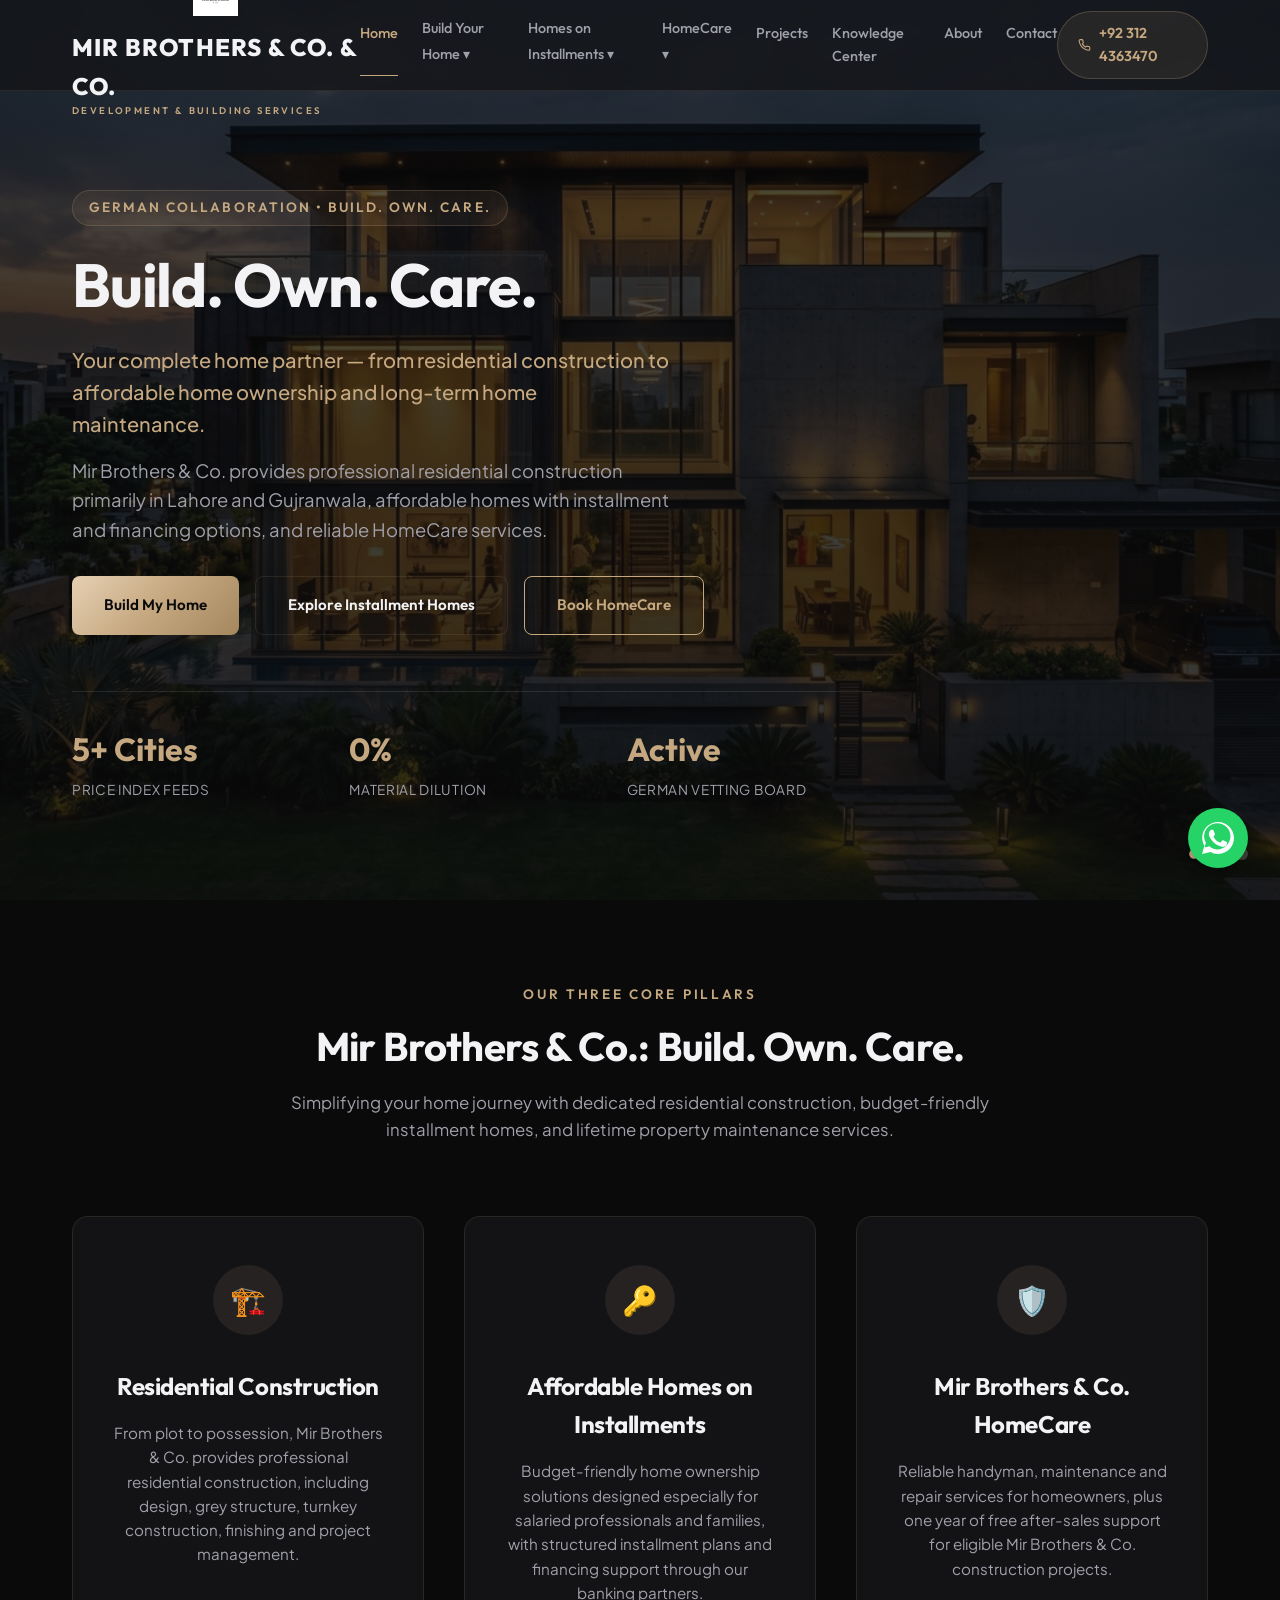
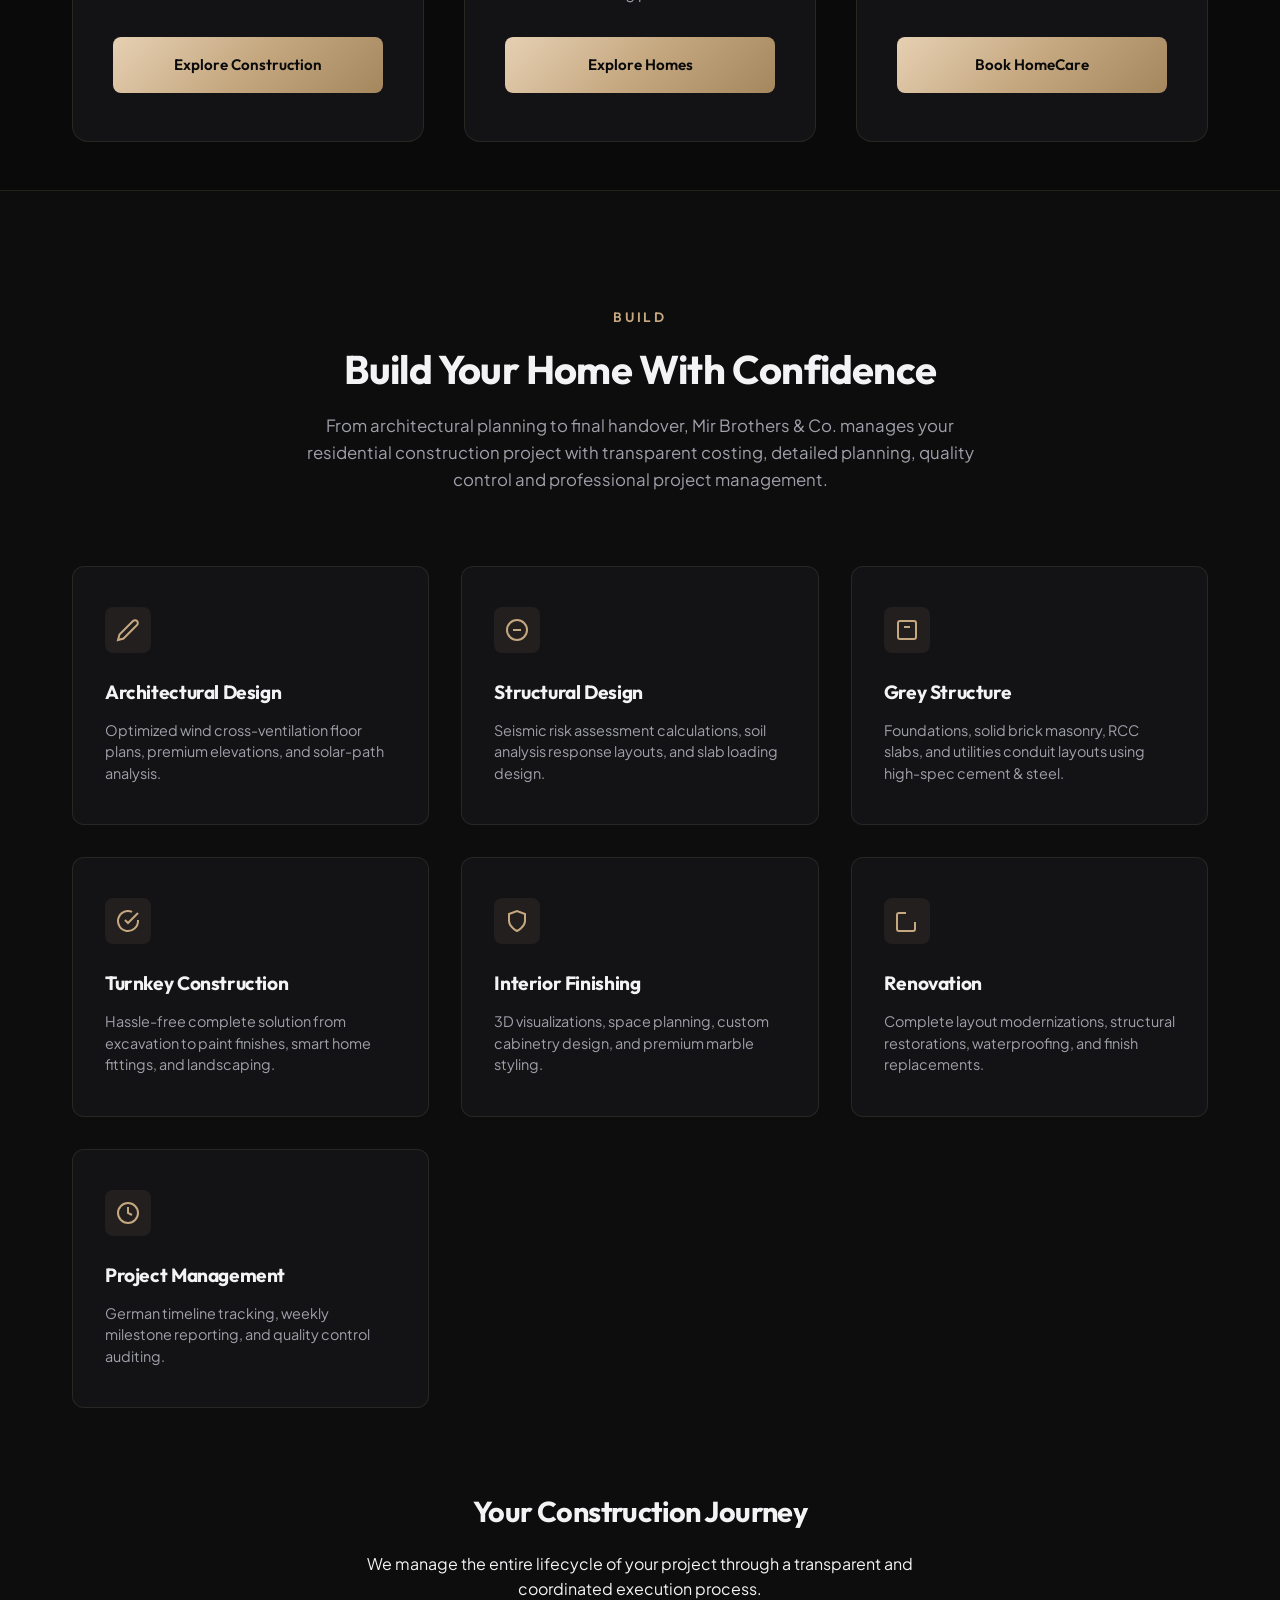
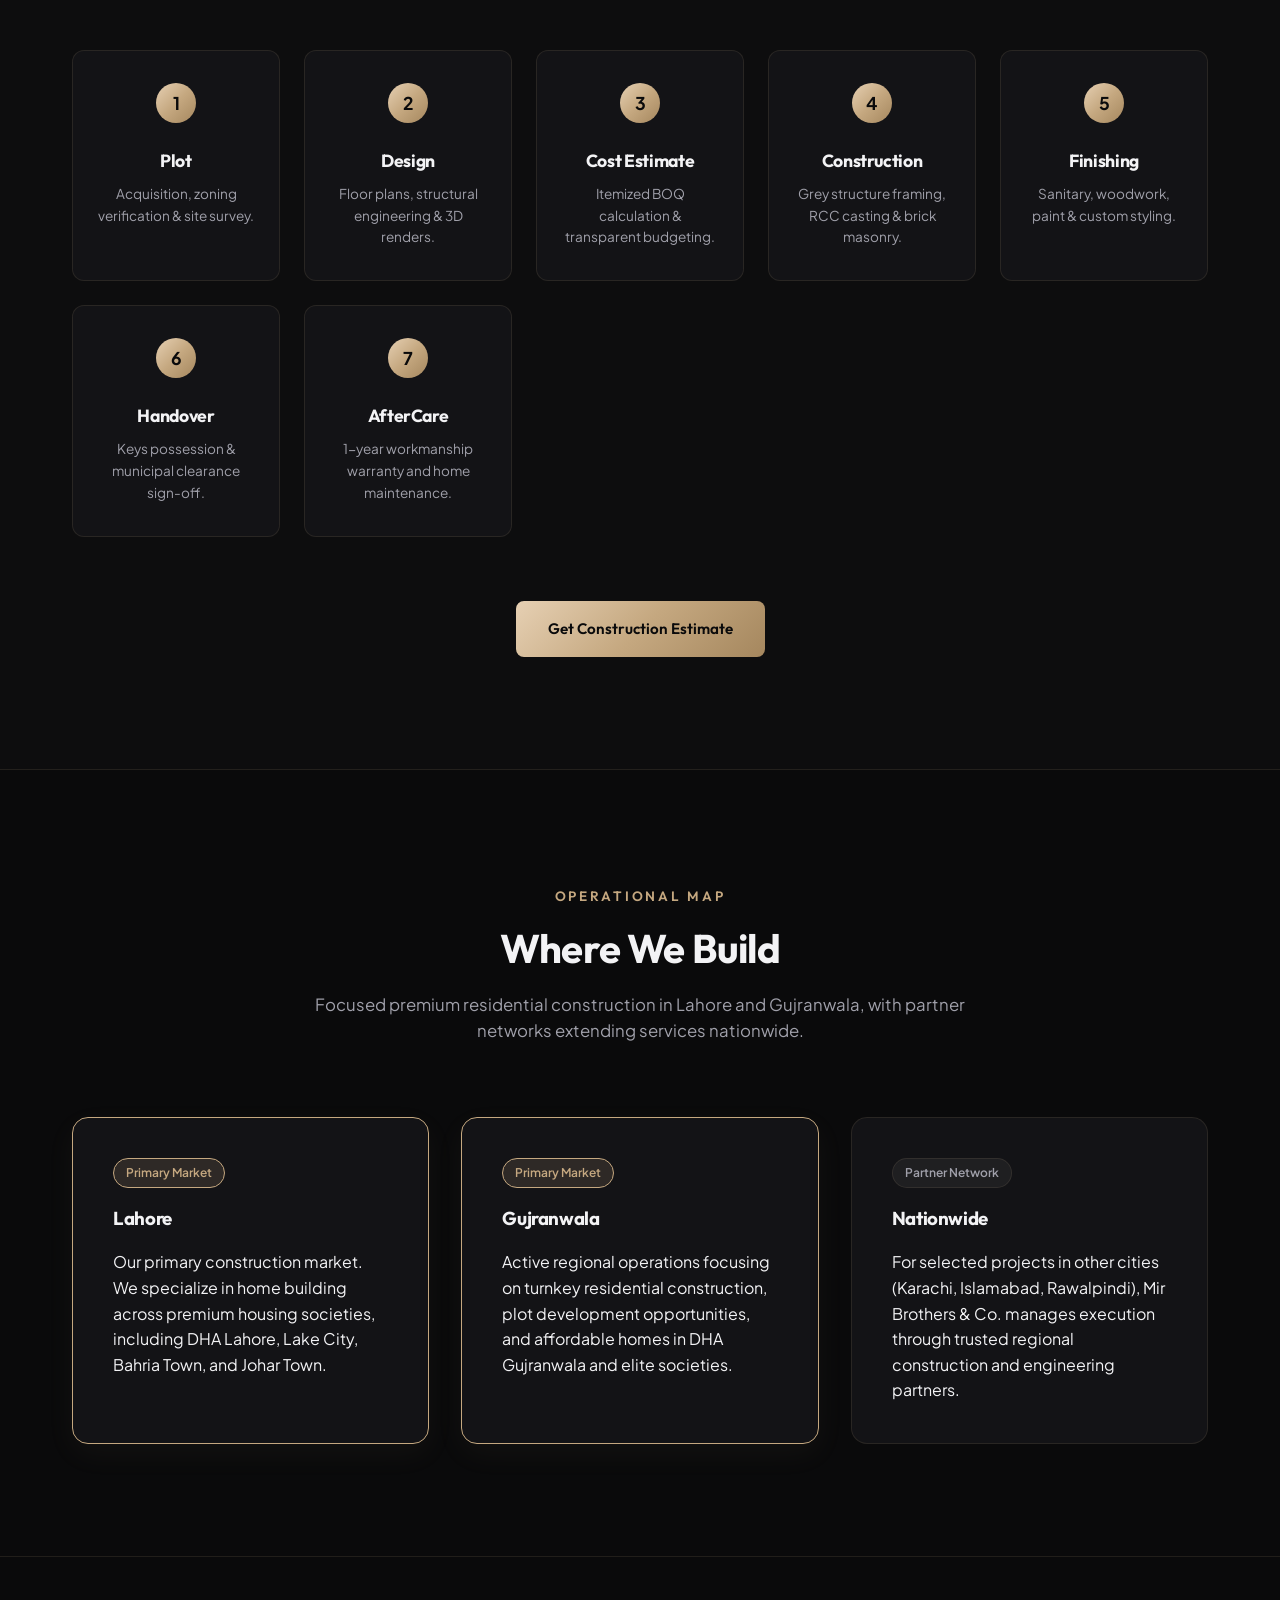
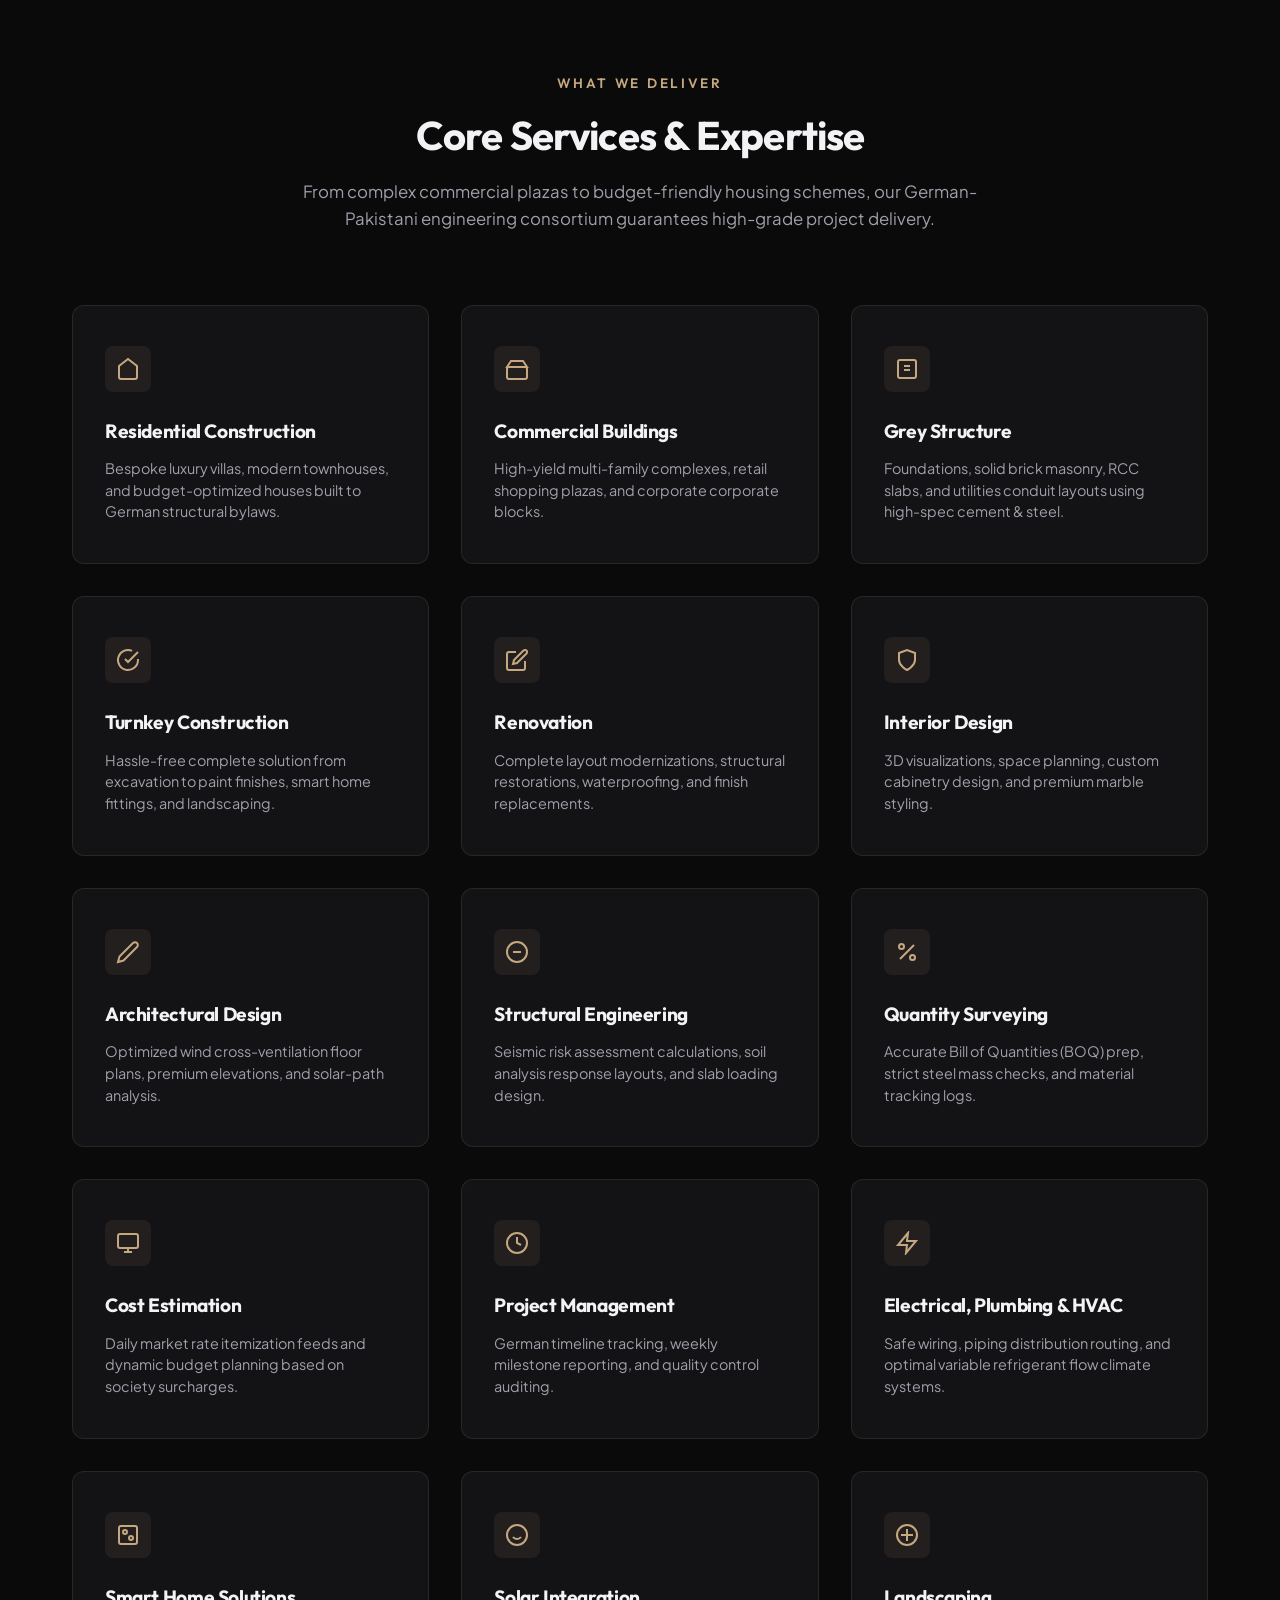
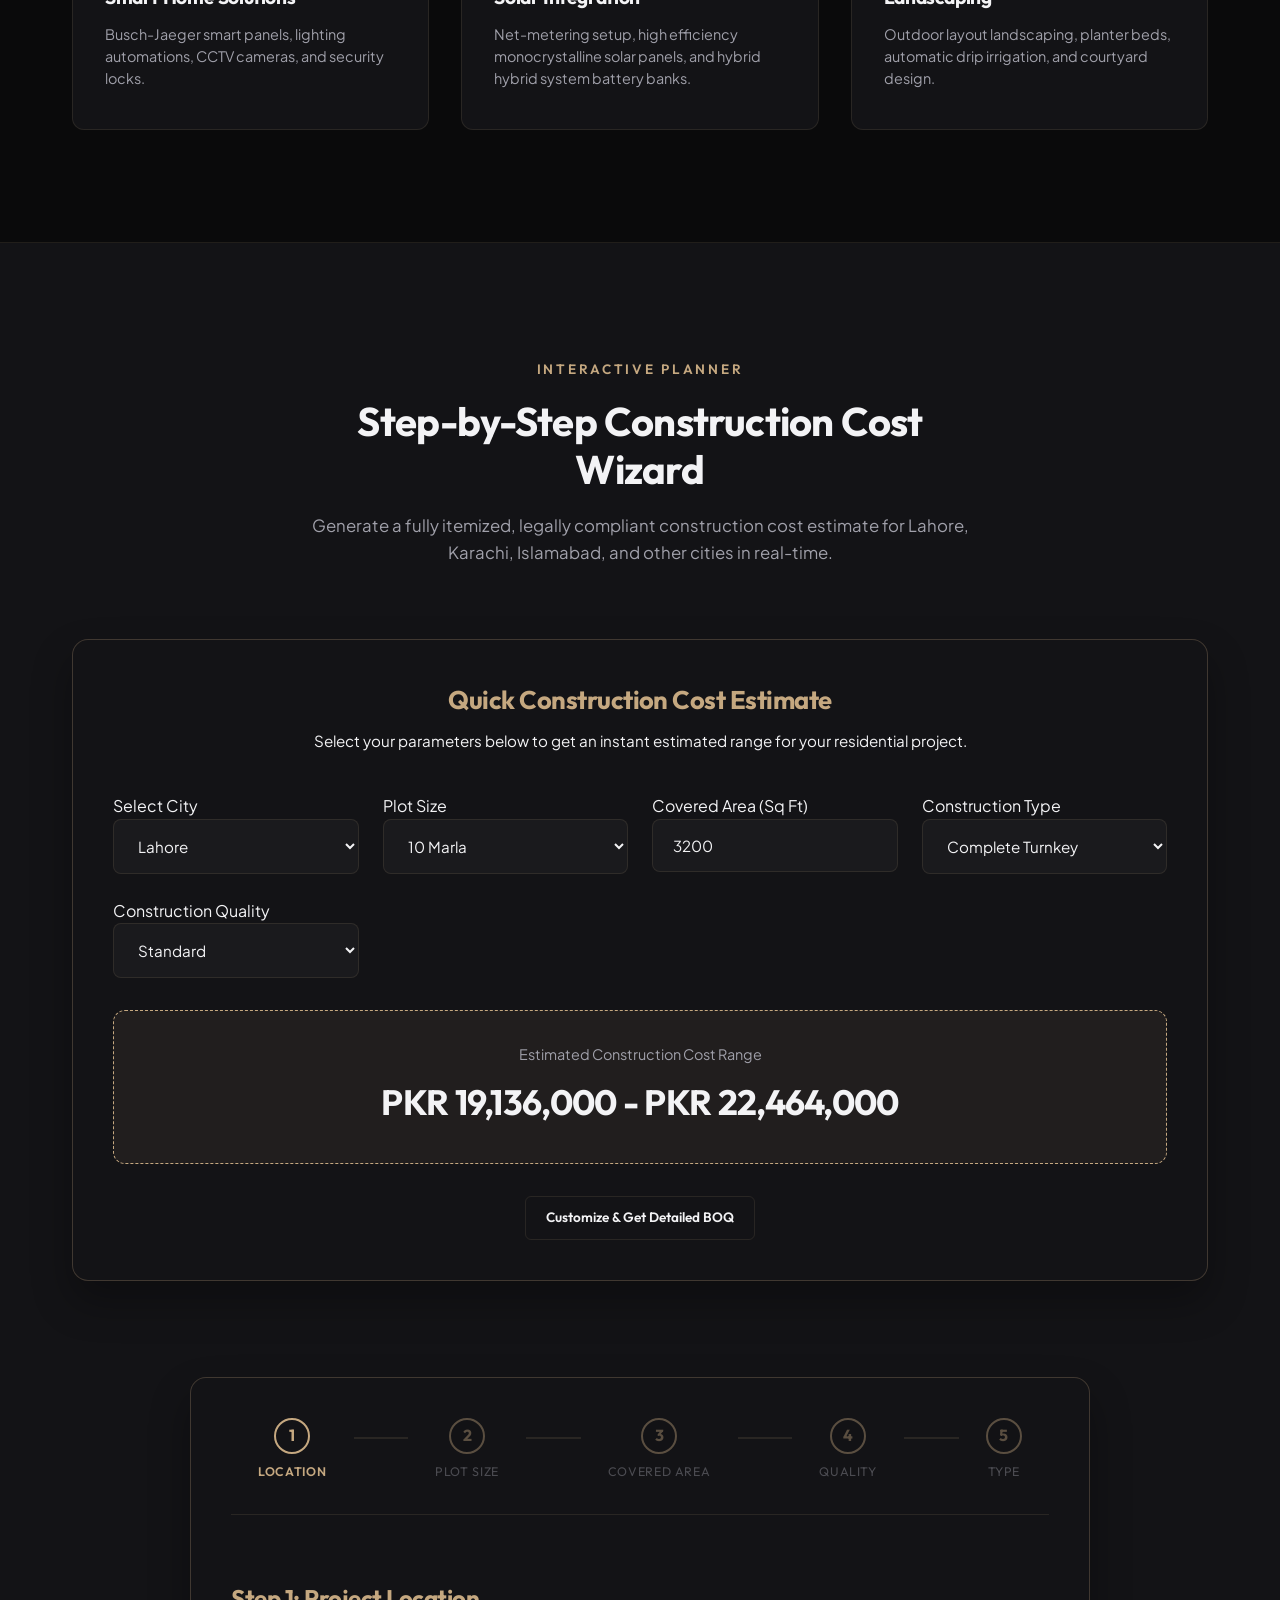
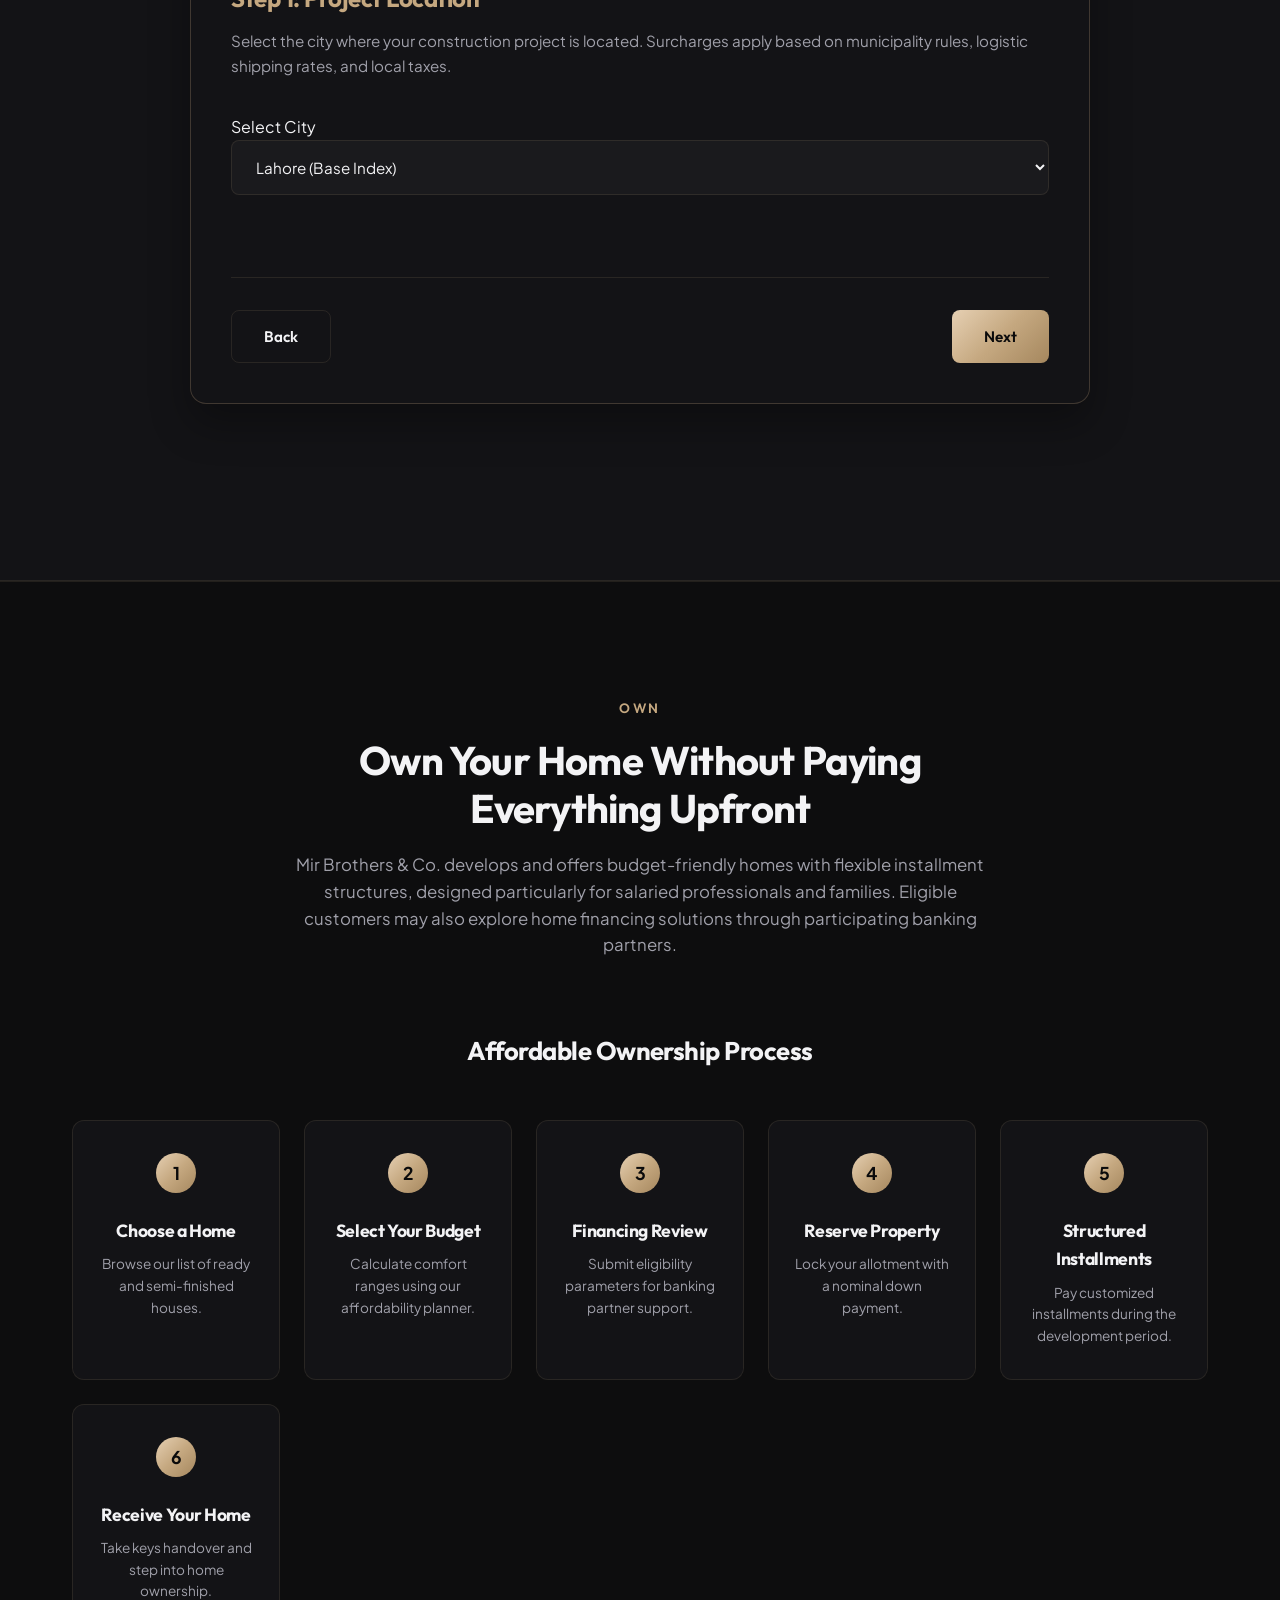
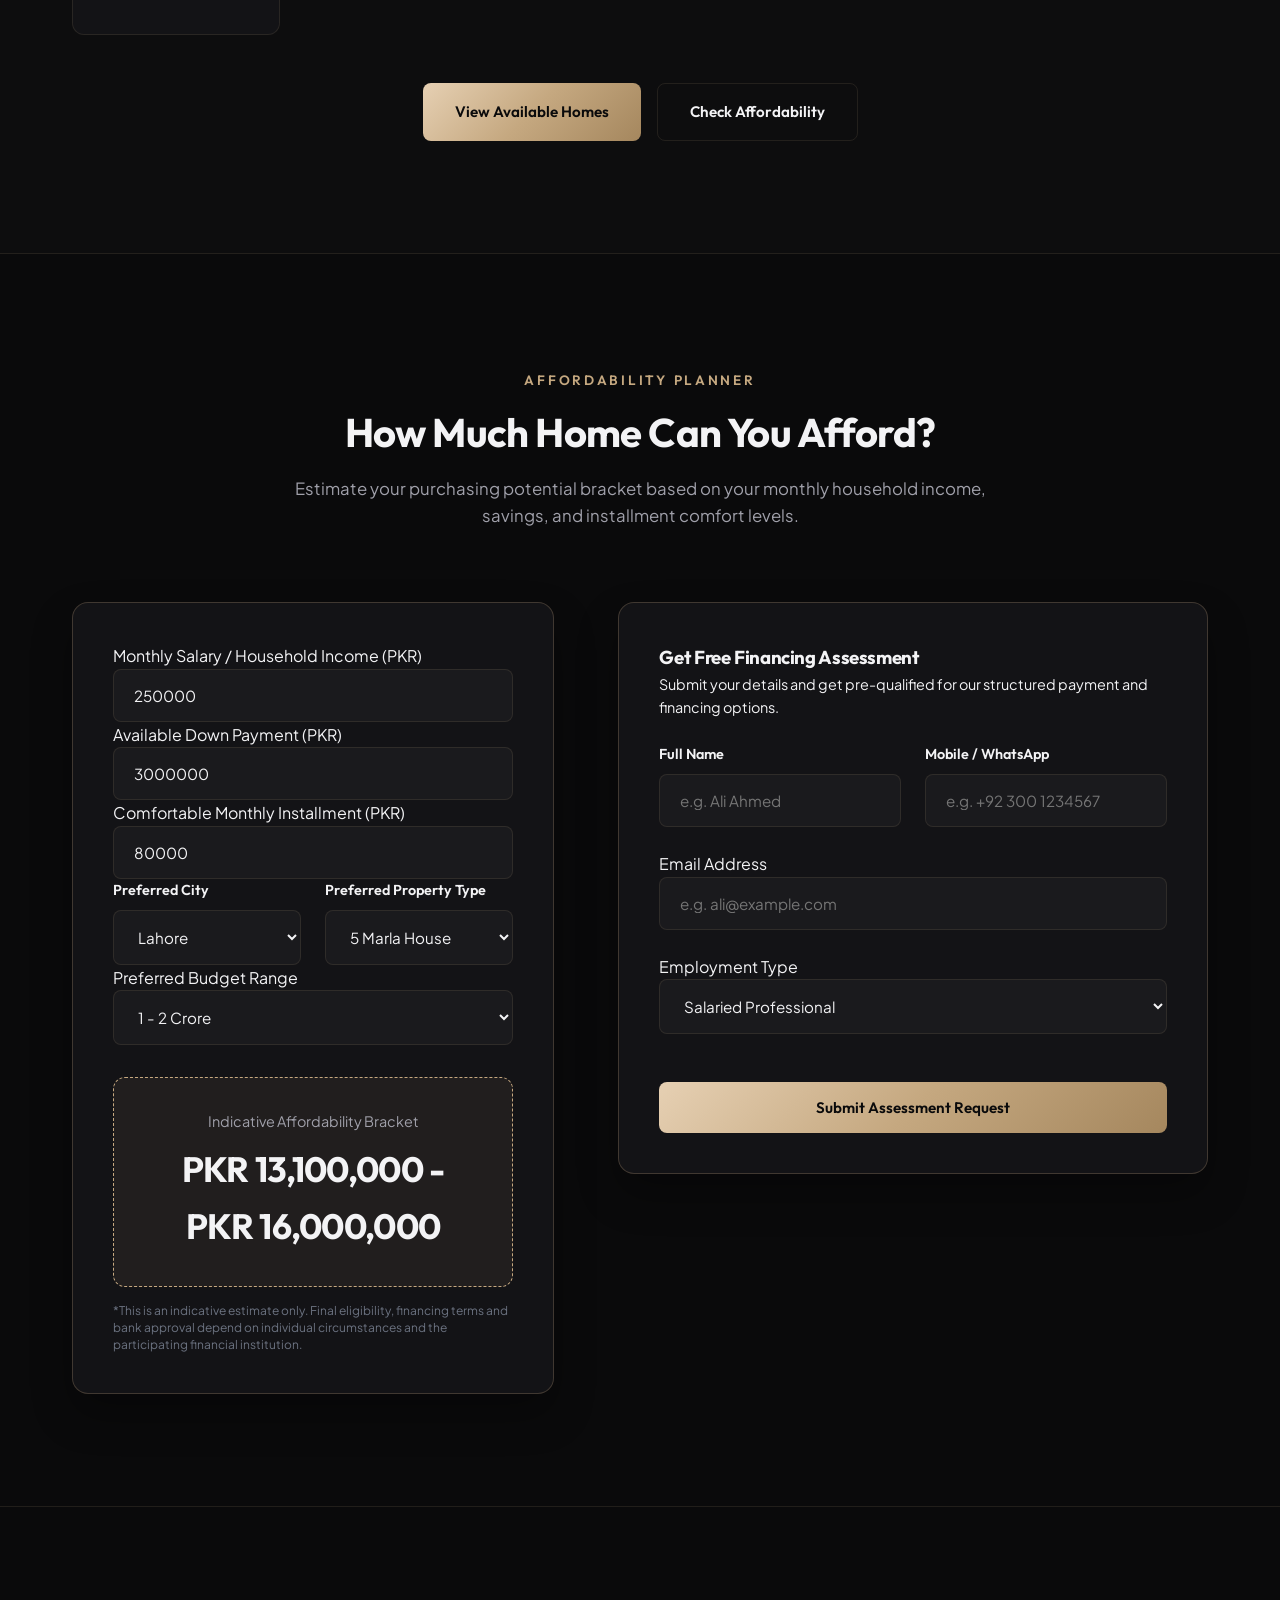
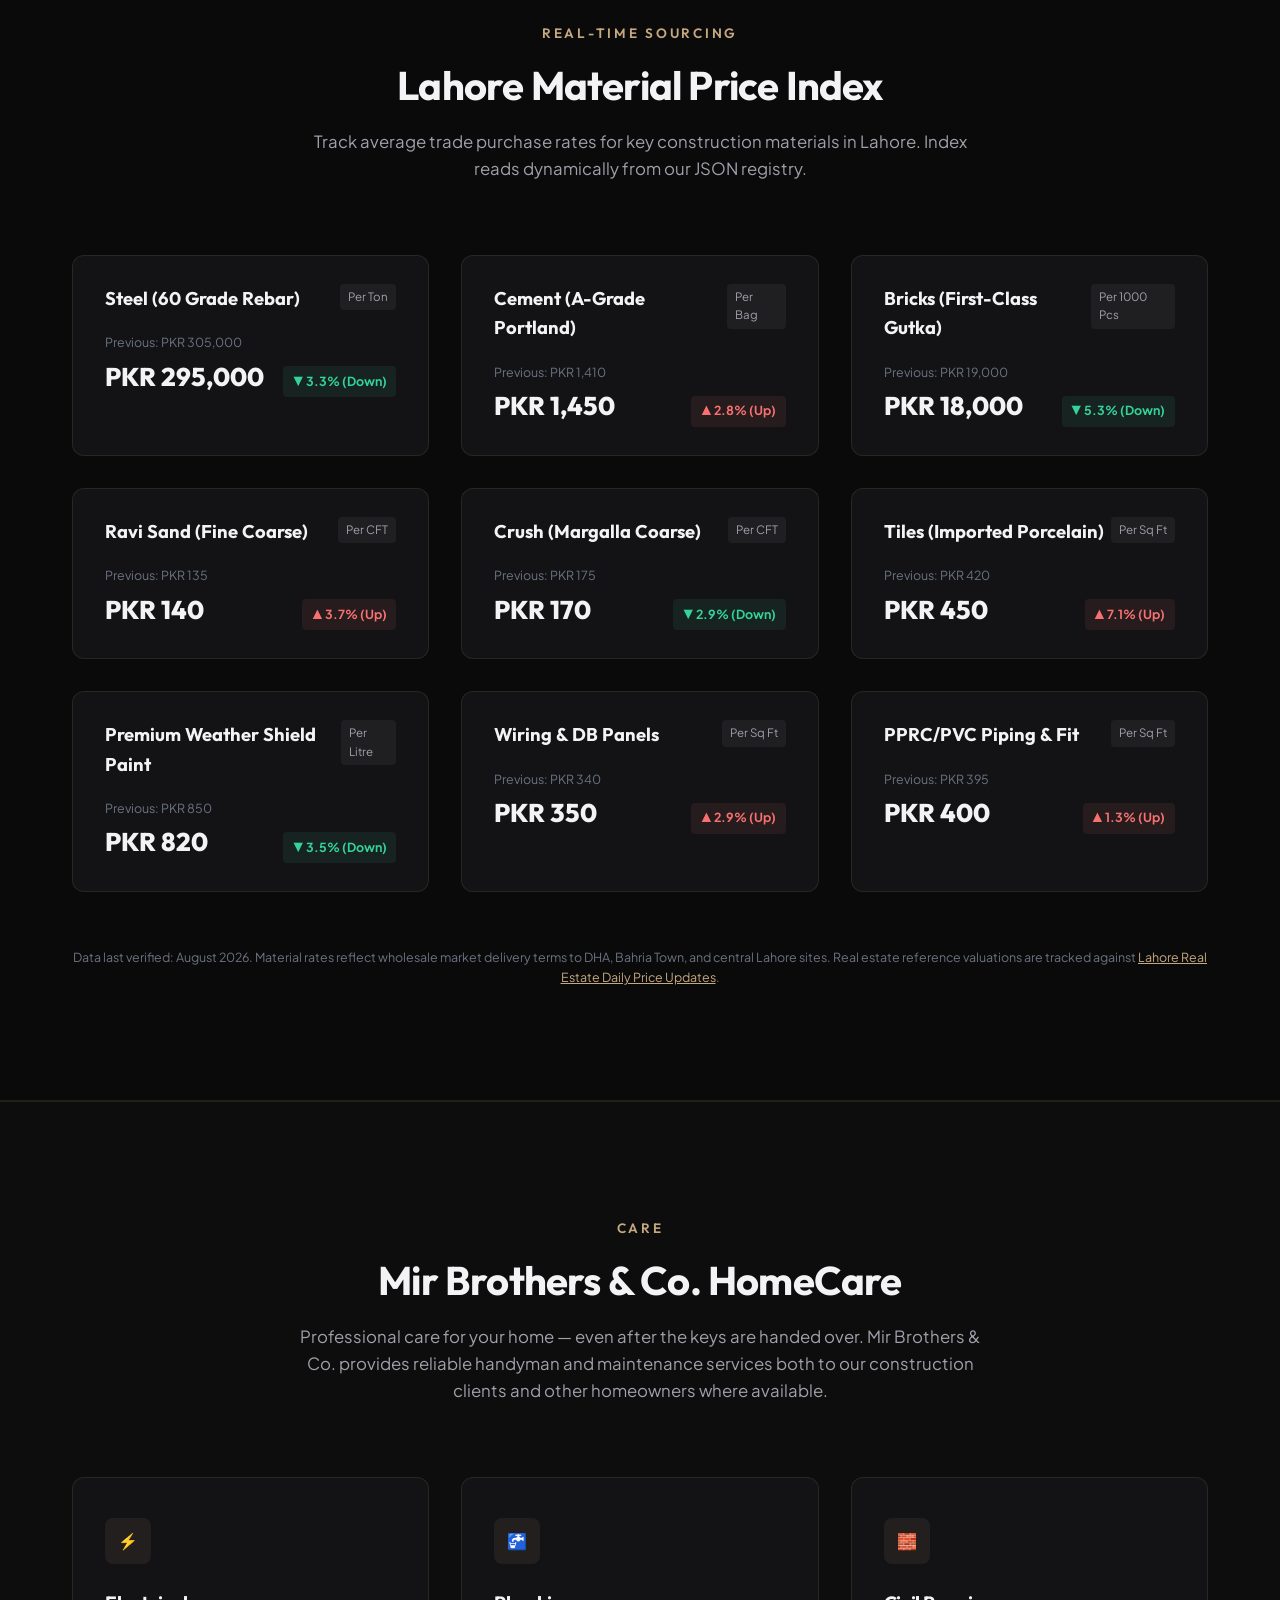
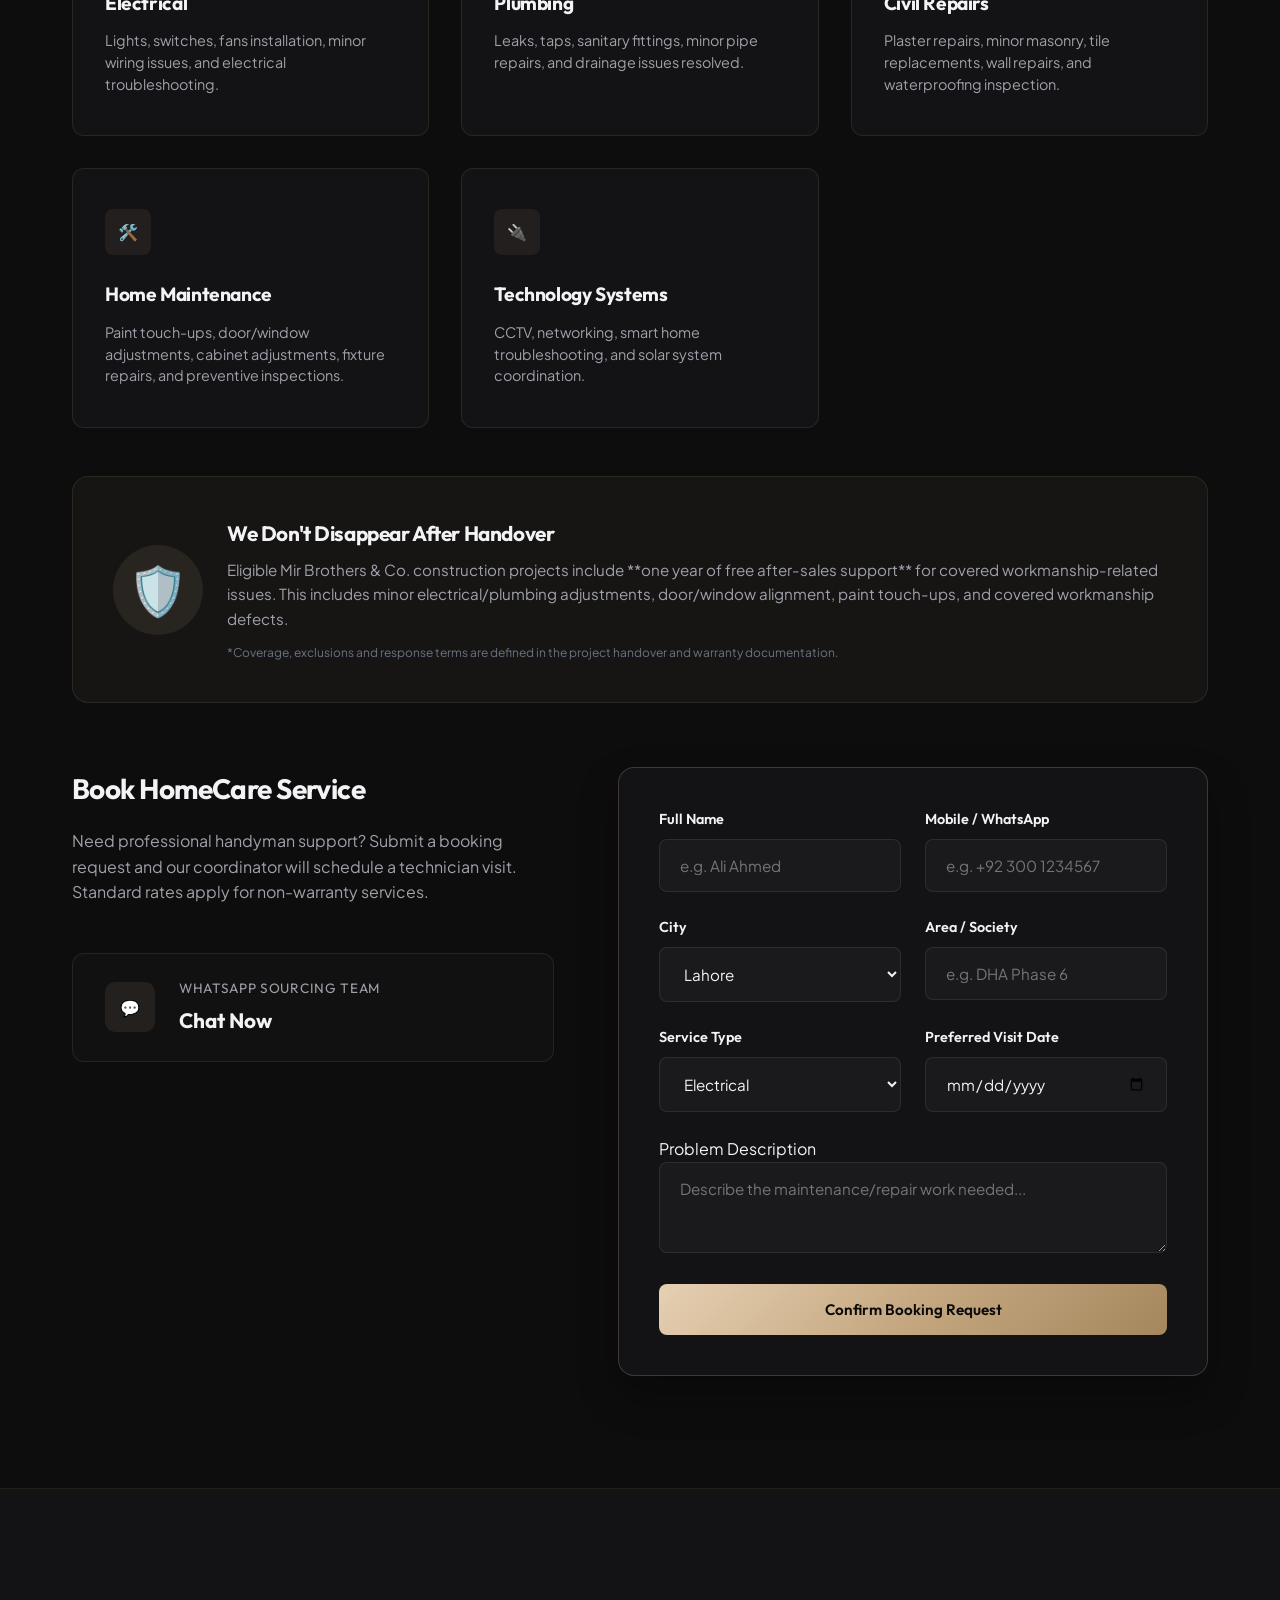
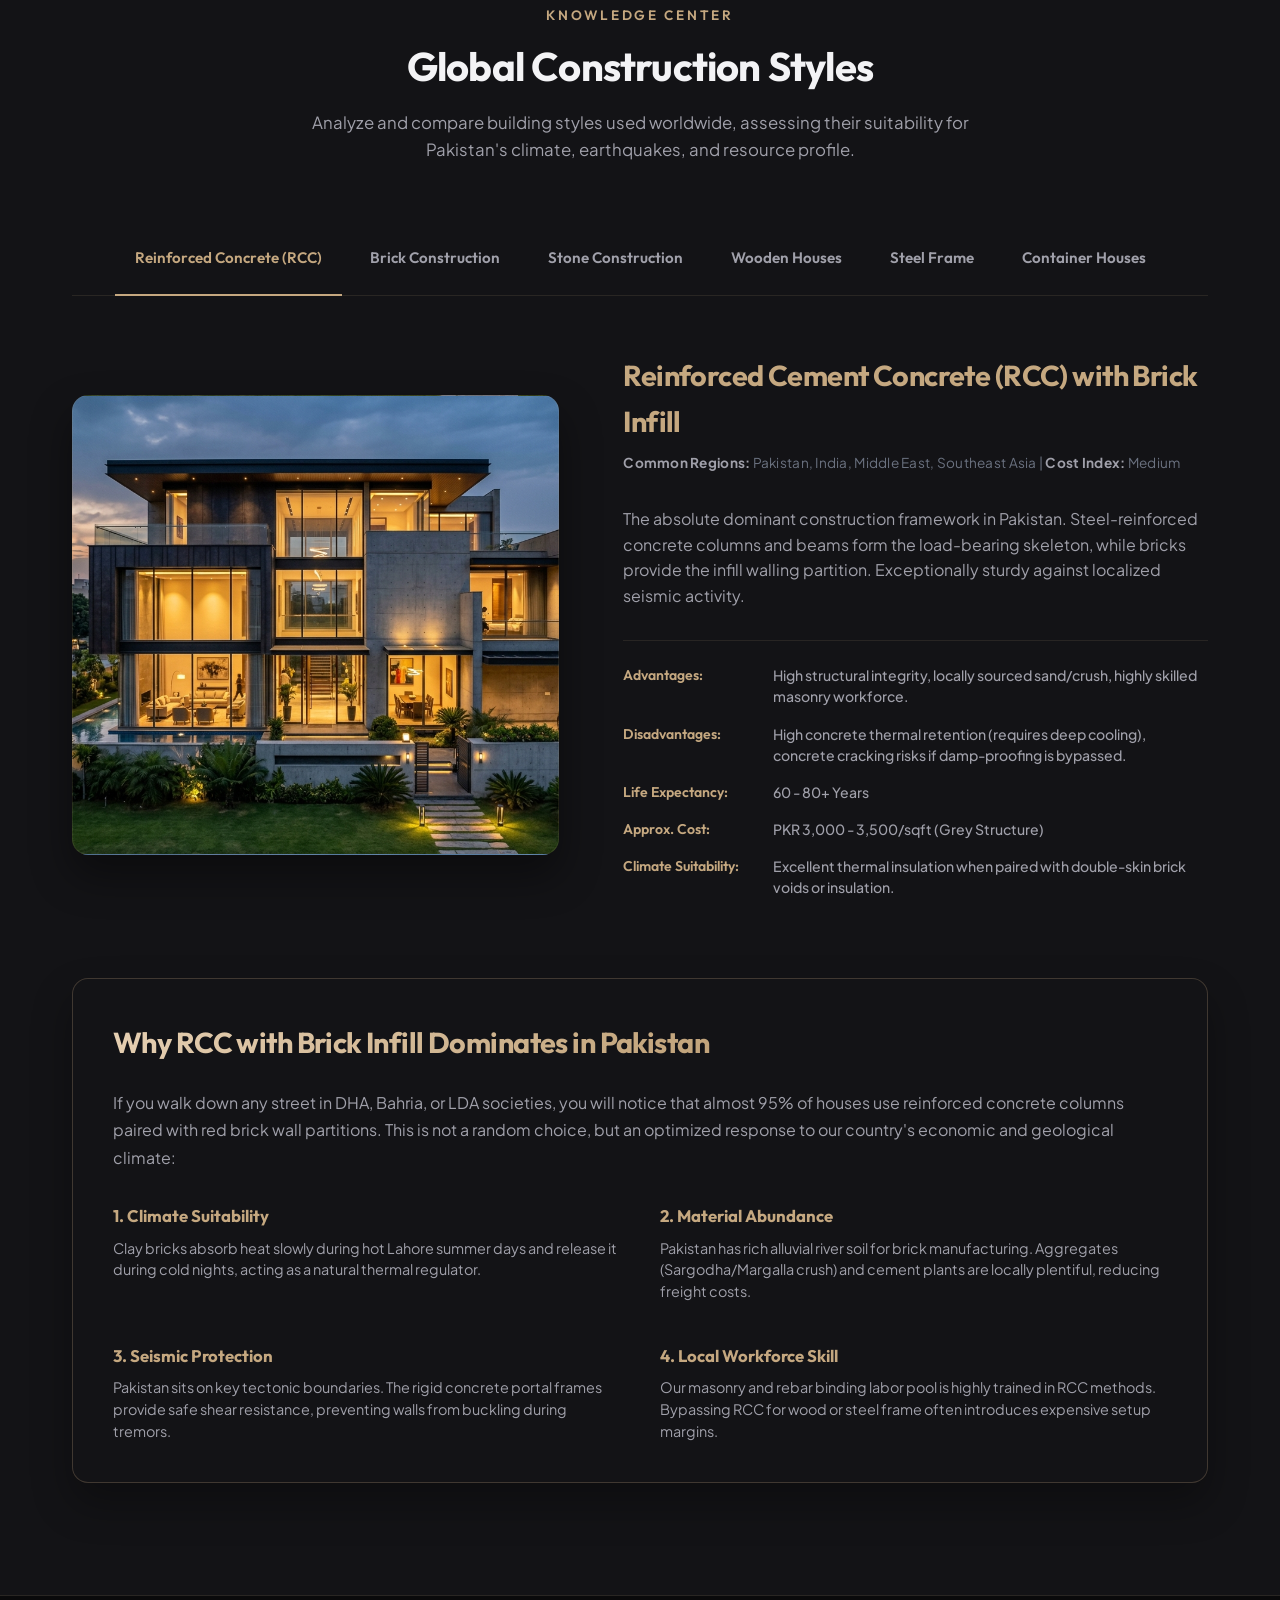
==== commit 34c67058: "Configure logo image and update company name to Mir Brothers & Co. everywhere" ====
--- a/index.html
+++ b/index.html
@@ -3,8 +3,8 @@
 <head>
     <meta charset="UTF-8">
     <meta name="viewport" content="width=device-width, initial-scale=1.0">
-    <title>Mir Brothers | Complete Construction Cost Sourcing & Planning Pakistan</title>
-    <meta name="description" content="Pakistan's premium online construction planning, material price index, and cost estimation platform by Mir Brothers. Sourcing DHA & Lahore societies.">
+    <title>Mir Brothers & Co. | Complete Construction Cost Sourcing & Planning Pakistan</title>
+    <meta name="description" content="Pakistan's premium online construction planning, material price index, and cost estimation platform by Mir Brothers & Co.. Sourcing DHA & Lahore societies.">
     <!-- Google Fonts -->
     <link rel="preconnect" href="https://fonts.googleapis.com">
     <link rel="preconnect" href="https://fonts.gstatic.com" crossorigin>
@@ -17,9 +17,12 @@
     <!-- Header / Navigation -->
     <header class="main-header no-print">
         <div class="container header-container">
-            <a href="#" class="logo-container">
-                <span class="logo-title">MIR BROTHERS</span>
-                <span class="logo-subtitle">DEVELOPMENT & BUILDING SERVICES</span>
+            <a href="#" class="logo-container" style="display: flex; align-items: center; gap: 0.75rem;">
+                <img src="MirBrothers_Logo.png" alt="Mir Brothers & Co. & Co. Logo" style="height: 45px; width: auto; object-fit: contain;">
+                <div style="display: flex; flex-direction: column;">
+                    <span class="logo-title">MIR BROTHERS & CO. & CO.</span>
+                    <span class="logo-subtitle">DEVELOPMENT & BUILDING SERVICES</span>
+                </div>
             </a>
             
             <nav class="nav-menu" id="navMenu">
@@ -86,7 +89,7 @@
                     Your complete home partner — from residential construction to affordable home ownership and long-term home maintenance.
                 </p>
                 <p class="hero-description" style="margin-bottom: 2rem;">
-                    Mir Brothers provides professional residential construction primarily in Lahore and Gujranwala, affordable homes with installment and financing options, and reliable HomeCare services.
+                    Mir Brothers & Co. provides professional residential construction primarily in Lahore and Gujranwala, affordable homes with installment and financing options, and reliable HomeCare services.
                 </p>
                 <div class="hero-buttons" style="gap: 1rem;">
                     <a href="#build-section" class="btn btn-primary">Build My Home</a>
@@ -123,7 +126,7 @@
         <div class="container">
             <div class="section-header text-center">
                 <span class="section-subtitle">Our Three Core Pillars</span>
-                <h2 class="section-title">Mir Brothers: Build. Own. Care.</h2>
+                <h2 class="section-title">Mir Brothers & Co.: Build. Own. Care.</h2>
                 <p class="section-desc">Simplifying your home journey with dedicated residential construction, budget-friendly installment homes, and lifetime property maintenance services.</p>
             </div>
             
@@ -133,7 +136,7 @@
                     <div>
                         <div class="core-service-icon">🏗️</div>
                         <h3>Residential Construction</h3>
-                        <p>From plot to possession, Mir Brothers provides professional residential construction, including design, grey structure, turnkey construction, finishing and project management.</p>
+                        <p>From plot to possession, Mir Brothers & Co. provides professional residential construction, including design, grey structure, turnkey construction, finishing and project management.</p>
                     </div>
                     <a href="#build-section" class="btn btn-primary btn-block">Explore Construction</a>
                 </div>
@@ -152,8 +155,8 @@
                 <div class="core-service-card">
                     <div>
                         <div class="core-service-icon">🛡️</div>
-                        <h3>Mir Brothers HomeCare</h3>
-                        <p>Reliable handyman, maintenance and repair services for homeowners, plus one year of free after-sales support for eligible Mir Brothers construction projects.</p>
+                        <h3>Mir Brothers & Co. HomeCare</h3>
+                        <p>Reliable handyman, maintenance and repair services for homeowners, plus one year of free after-sales support for eligible Mir Brothers & Co. construction projects.</p>
                     </div>
                     <a href="#homecare-section" class="btn btn-primary btn-block">Book HomeCare</a>
                 </div>
@@ -167,7 +170,7 @@
             <div class="section-header text-center">
                 <span class="section-subtitle">BUILD</span>
                 <h2 class="section-title">Build Your Home With Confidence</h2>
-                <p class="section-desc">From architectural planning to final handover, Mir Brothers manages your residential construction project with transparent costing, detailed planning, quality control and professional project management.</p>
+                <p class="section-desc">From architectural planning to final handover, Mir Brothers & Co. manages your residential construction project with transparent costing, detailed planning, quality control and professional project management.</p>
             </div>
 
             <!-- Main Residential Services List -->
@@ -281,7 +284,7 @@
                 <div class="geo-card">
                     <span class="geo-tag secondary-tag">Partner Network</span>
                     <h3>Nationwide</h3>
-                    <p class="text-secondary" style="margin-top: 1rem; line-height: 1.6;">For selected projects in other cities (Karachi, Islamabad, Rawalpindi), Mir Brothers manages execution through trusted regional construction and engineering partners.</p>
+                    <p class="text-secondary" style="margin-top: 1rem; line-height: 1.6;">For selected projects in other cities (Karachi, Islamabad, Rawalpindi), Mir Brothers & Co. manages execution through trusted regional construction and engineering partners.</p>
                 </div>
             </div>
         </div>
@@ -654,7 +657,7 @@
             <div id="costResultContainer" class="cost-result-sheet glass-card gold-border" style="display: none;">
                 <div class="estimate-print-header">
                     <div class="print-meta-left">
-                        <h2>MIR BROTHERS</h2>
+                        <h2>MIR BROTHERS & CO.</h2>
                         <span>DEVELOPMENT & BUILDING SERVICES</span>
                         <p>L 15 Commercial, Sector L DHA Phase 6, Lahore</p>
                         <p>Tel: +92 312 4363470 | Email: info@mirbrothers.com</p>
@@ -736,7 +739,7 @@
             <div class="section-header text-center">
                 <span class="section-subtitle">OWN</span>
                 <h2 class="section-title">Own Your Home Without Paying Everything Upfront</h2>
-                <p class="section-desc">Mir Brothers develops and offers budget-friendly homes with flexible installment structures, designed particularly for salaried professionals and families. Eligible customers may also explore home financing solutions through participating banking partners.</p>
+                <p class="section-desc">Mir Brothers & Co. develops and offers budget-friendly homes with flexible installment structures, designed particularly for salaried professionals and families. Eligible customers may also explore home financing solutions through participating banking partners.</p>
             </div>
 
             <!-- Home Purchase Process Timeline -->
@@ -907,8 +910,8 @@
         <div class="container">
             <div class="section-header text-center">
                 <span class="section-subtitle">CARE</span>
-                <h2 class="section-title">Mir Brothers HomeCare</h2>
-                <p class="section-desc" style="max-width: 700px; margin: 0 auto;">Professional care for your home — even after the keys are handed over. Mir Brothers provides reliable handyman and maintenance services both to our construction clients and other homeowners where available.</p>
+                <h2 class="section-title">Mir Brothers & Co. HomeCare</h2>
+                <p class="section-desc" style="max-width: 700px; margin: 0 auto;">Professional care for your home — even after the keys are handed over. Mir Brothers & Co. provides reliable handyman and maintenance services both to our construction clients and other homeowners where available.</p>
             </div>
 
             <!-- HomeCare Service Categories -->
@@ -945,7 +948,7 @@
                 <div class="aftercare-badge-icon">🛡️</div>
                 <div class="aftercare-badge-content">
                     <h4>We Don't Disappear After Handover</h4>
-                    <p>Eligible Mir Brothers construction projects include **one year of free after-sales support** for covered workmanship-related issues. This includes minor electrical/plumbing adjustments, door/window alignment, paint touch-ups, and covered workmanship defects.</p>
+                    <p>Eligible Mir Brothers & Co. construction projects include **one year of free after-sales support** for covered workmanship-related issues. This includes minor electrical/plumbing adjustments, door/window alignment, paint touch-ups, and covered workmanship defects.</p>
                     <p style="font-size: 0.75rem; color: var(--text-muted); margin-top: 0.75rem;">*Coverage, exclusions and response terms are defined in the project handover and warranty documentation.</p>
                 </div>
             </div>
@@ -1296,7 +1299,7 @@
             <div class="section-header text-center">
                 <span class="section-subtitle">Our Visual Portfolio</span>
                 <h2 class="section-title">Architectural Showcases</h2>
-                <p class="section-desc">Explore projects designed and executed by Mir Brothers. Select a filter to view specific categories.</p>
+                <p class="section-desc">Explore projects designed and executed by Mir Brothers & Co.. Select a filter to view specific categories.</p>
             </div>
 
             <!-- Gallery Filters -->
@@ -1447,9 +1450,9 @@
         <div class="container">
             <div class="about-grid">
                 <div class="about-content">
-                    <span class="section-subtitle">About Mir Brothers</span>
+                    <span class="section-subtitle">About Mir Brothers & Co.</span>
                     <h2 class="section-title">The Foundation of Trust, Integrity & German Engineering</h2>
-                    <p class="section-desc">Founded by renowned banking & investment professionals with their German collaboration, Mir Brothers was built with a clear mandate: to elevate construction standards in Pakistan, providing A-class services that never compromise on structural quality, while remaining firmly under your budget.</p>
+                    <p class="section-desc">Founded by renowned banking & investment professionals with their German collaboration, Mir Brothers & Co. was built with a clear mandate: to elevate construction standards in Pakistan, providing A-class services that never compromise on structural quality, while remaining firmly under your budget.</p>
                     
                     <p class="about-text">Established in active partnership with certified German architects and project managers, we believe in structural longevity, precise engineering, and transparent budgeting. By matching German project control methodology with premium on-demand accessories (such as Busch-Jaeger and Grohe fittings), we deliver homes that stand for generations at optimized cost points.</p>
                     
@@ -1482,7 +1485,7 @@
                         <div class="detail-item">
                             <svg class="gold-icon" xmlns="http://www.w3.org/2000/svg" width="20" height="20" viewBox="0 0 24 24" fill="none" stroke="currentColor" stroke-width="2" stroke-linecap="round" stroke-linejoin="round"><path d="M21 10c0 7-9 13-9 13s-9-6-9-13a9 9 0 0 1 18 0z"></path><circle cx="12" cy="10" r="3"></circle></svg>
                             <div>
-                                <strong>Mir Brothers Head Office</strong>
+                                <strong>Mir Brothers & Co. Head Office</strong>
                                 <p>L 15 Commercial, Sector L,<br>DHA Phase 6, Lahore, 54600, Pakistan</p>
                             </div>
                         </div>
@@ -1514,7 +1517,7 @@
                                 <circle cx="50" cy="50" r="1.5" fill="#0A0A0B"/>
                                 <text x="50" y="32" font-size="5" fill="#C5A880" font-weight="bold" text-anchor="middle">DHA Phase 6</text>
                             </svg>
-                            <span class="map-caption">Mir Brothers HQ - DHA Phase 6</span>
+                            <span class="map-caption">Mir Brothers & Co. HQ - DHA Phase 6</span>
                         </div>
                     </div>
                 </div>
@@ -1592,7 +1595,7 @@
                         
                         <div id="contactSuccessMsg" class="success-message text-center" style="display: none; margin-top: 1.5rem;">
                             <h4>Message Sent Successfully!</h4>
-                            <p>Thank you for reaching out to Mir Brothers. Our executive team will review your requirements and contact you via phone/WhatsApp within 12 hours.</p>
+                            <p>Thank you for reaching out to Mir Brothers & Co.. Our executive team will review your requirements and contact you via phone/WhatsApp within 12 hours.</p>
                         </div>
                     </form>
                 </div>
@@ -1604,7 +1607,7 @@
     <footer class="main-footer no-print">
         <div class="container footer-grid">
             <div class="footer-about">
-                <span class="footer-logo">MIR BROTHERS</span>
+                <span class="footer-logo">MIR BROTHERS & CO. & CO.</span>
                 <p>Premium architectural designs, budget-friendly and luxury residential construction based in Lahore, Pakistan. Sourcing and engineering specialists.</p>
             </div>
             
@@ -1630,7 +1633,7 @@
         
         <div class="footer-bottom">
             <div class="container footer-bottom-inner">
-                <p>&copy; 2026 Mir Brothers Development & Construction. All Rights Reserved.</p>
+                <p>&copy; 2026 Mir Brothers & Co. Development & Construction. All Rights Reserved.</p>
                 <p>Built for Generations.</p>
             </div>
         </div>
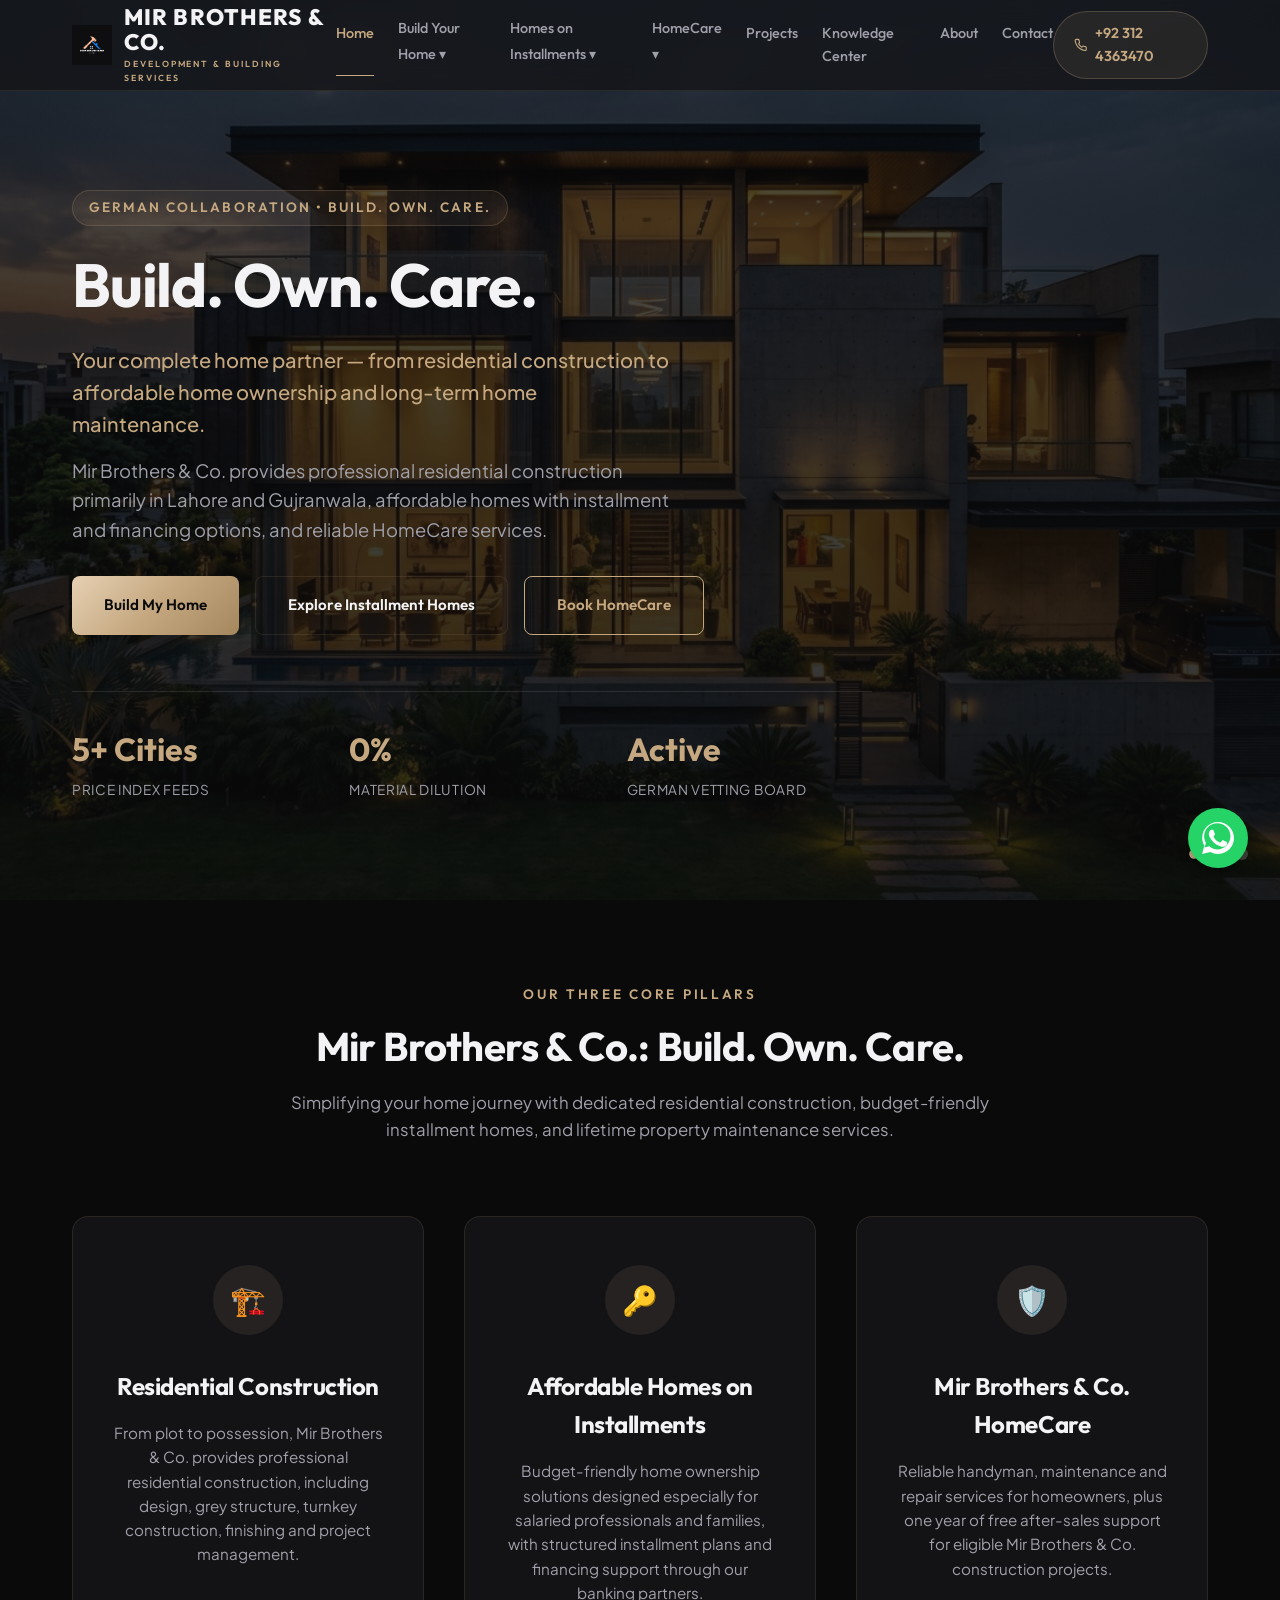
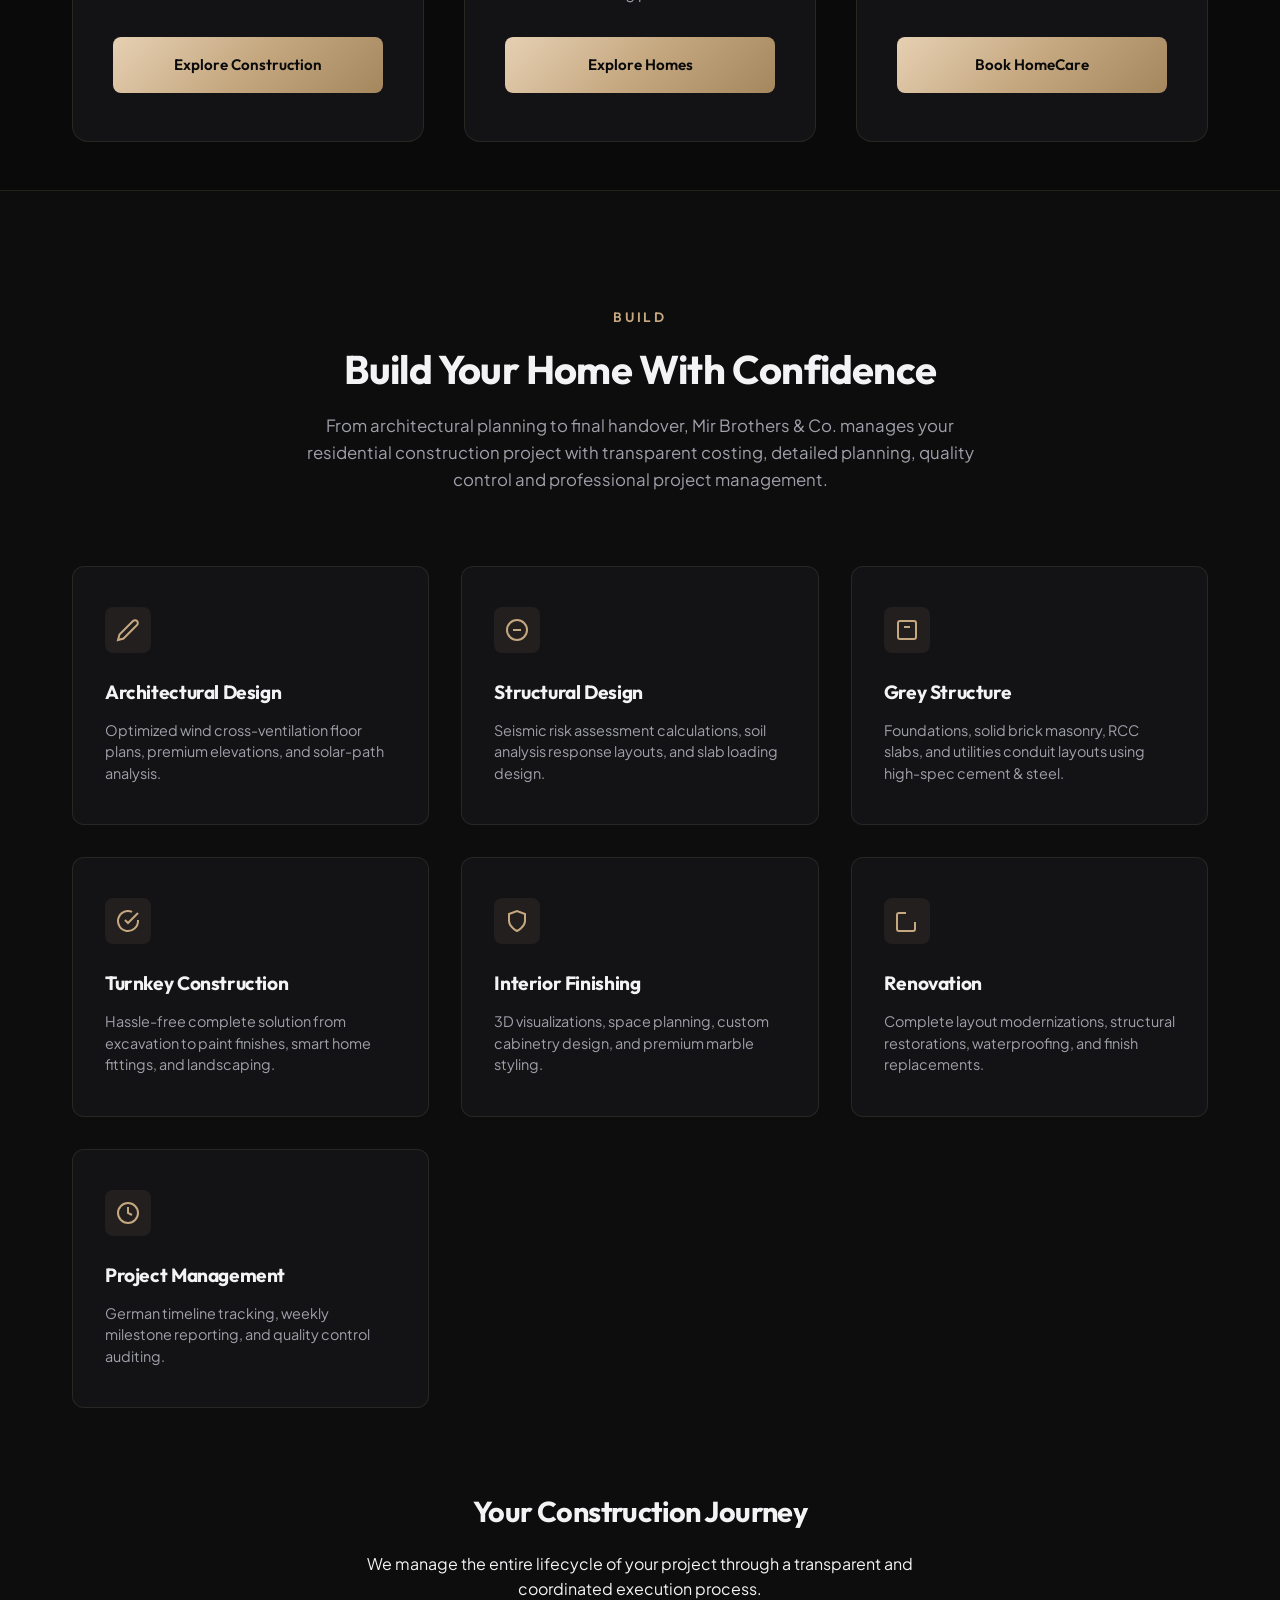
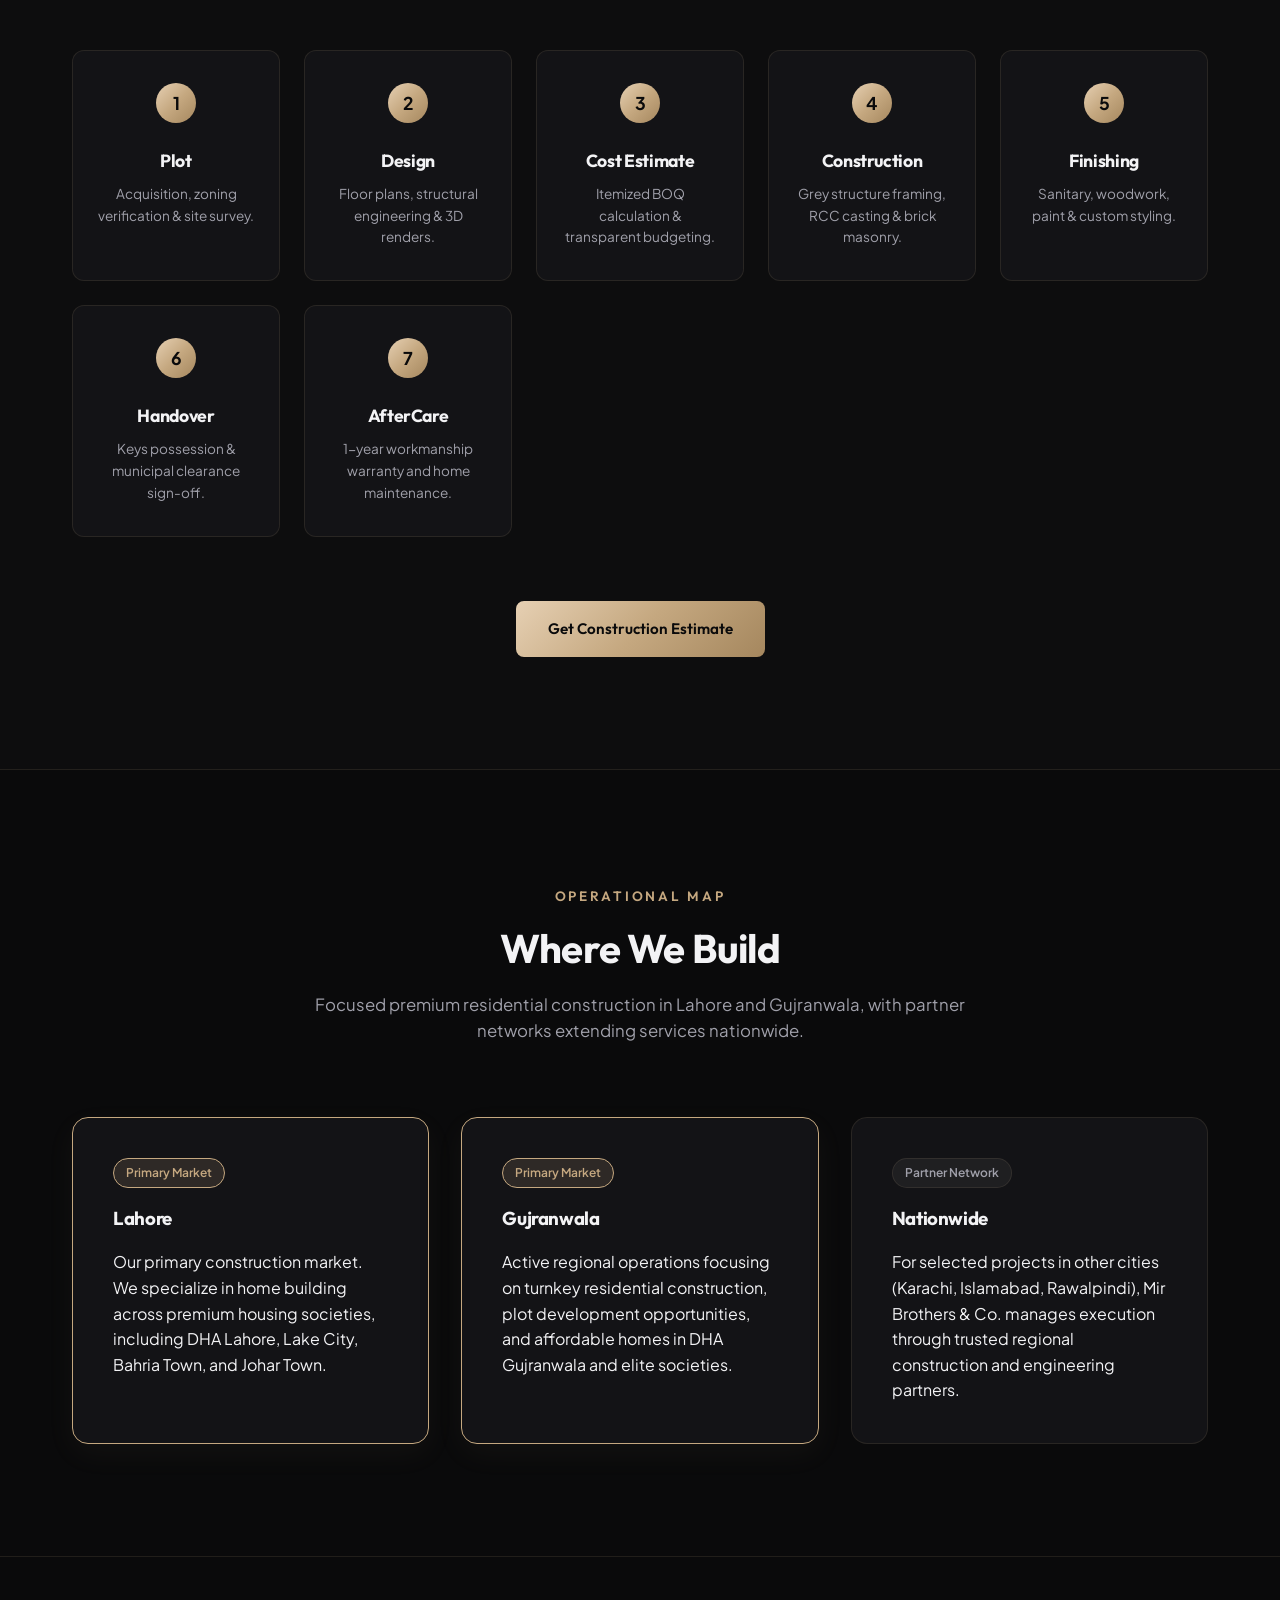
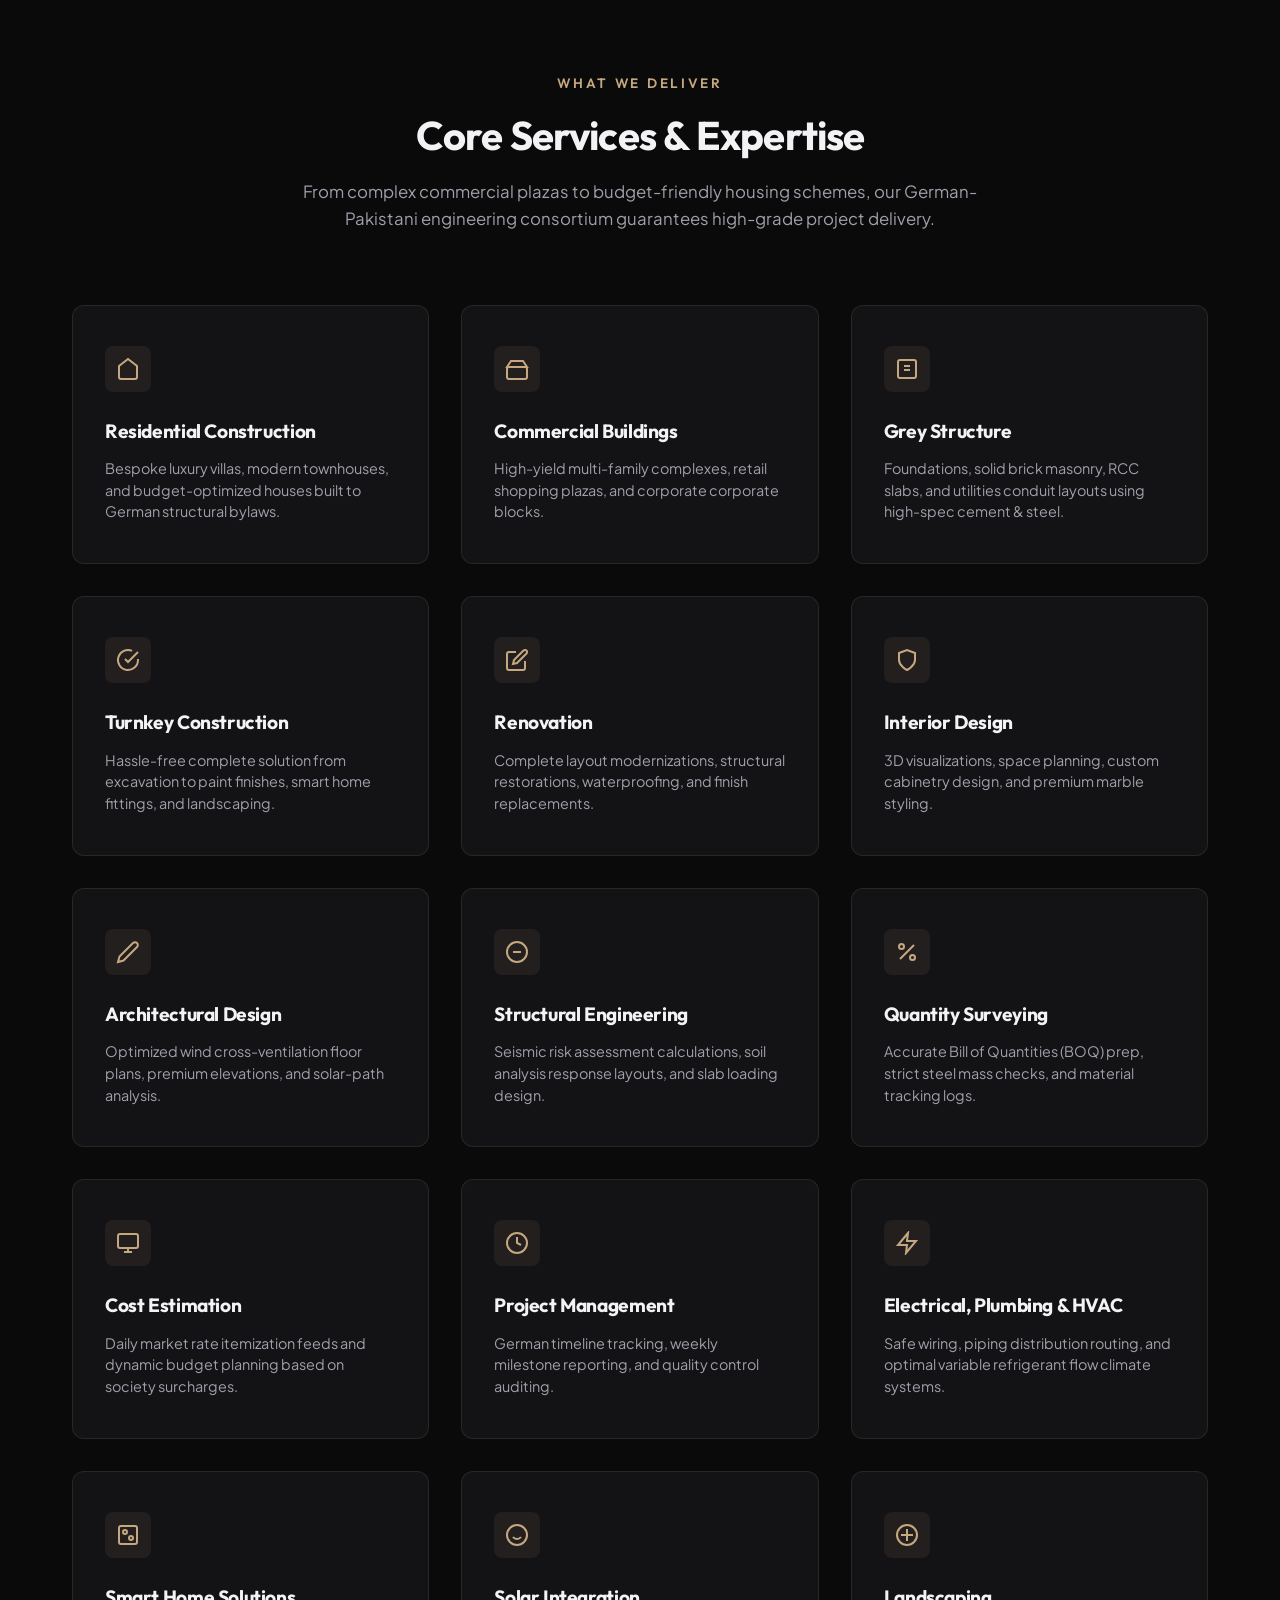
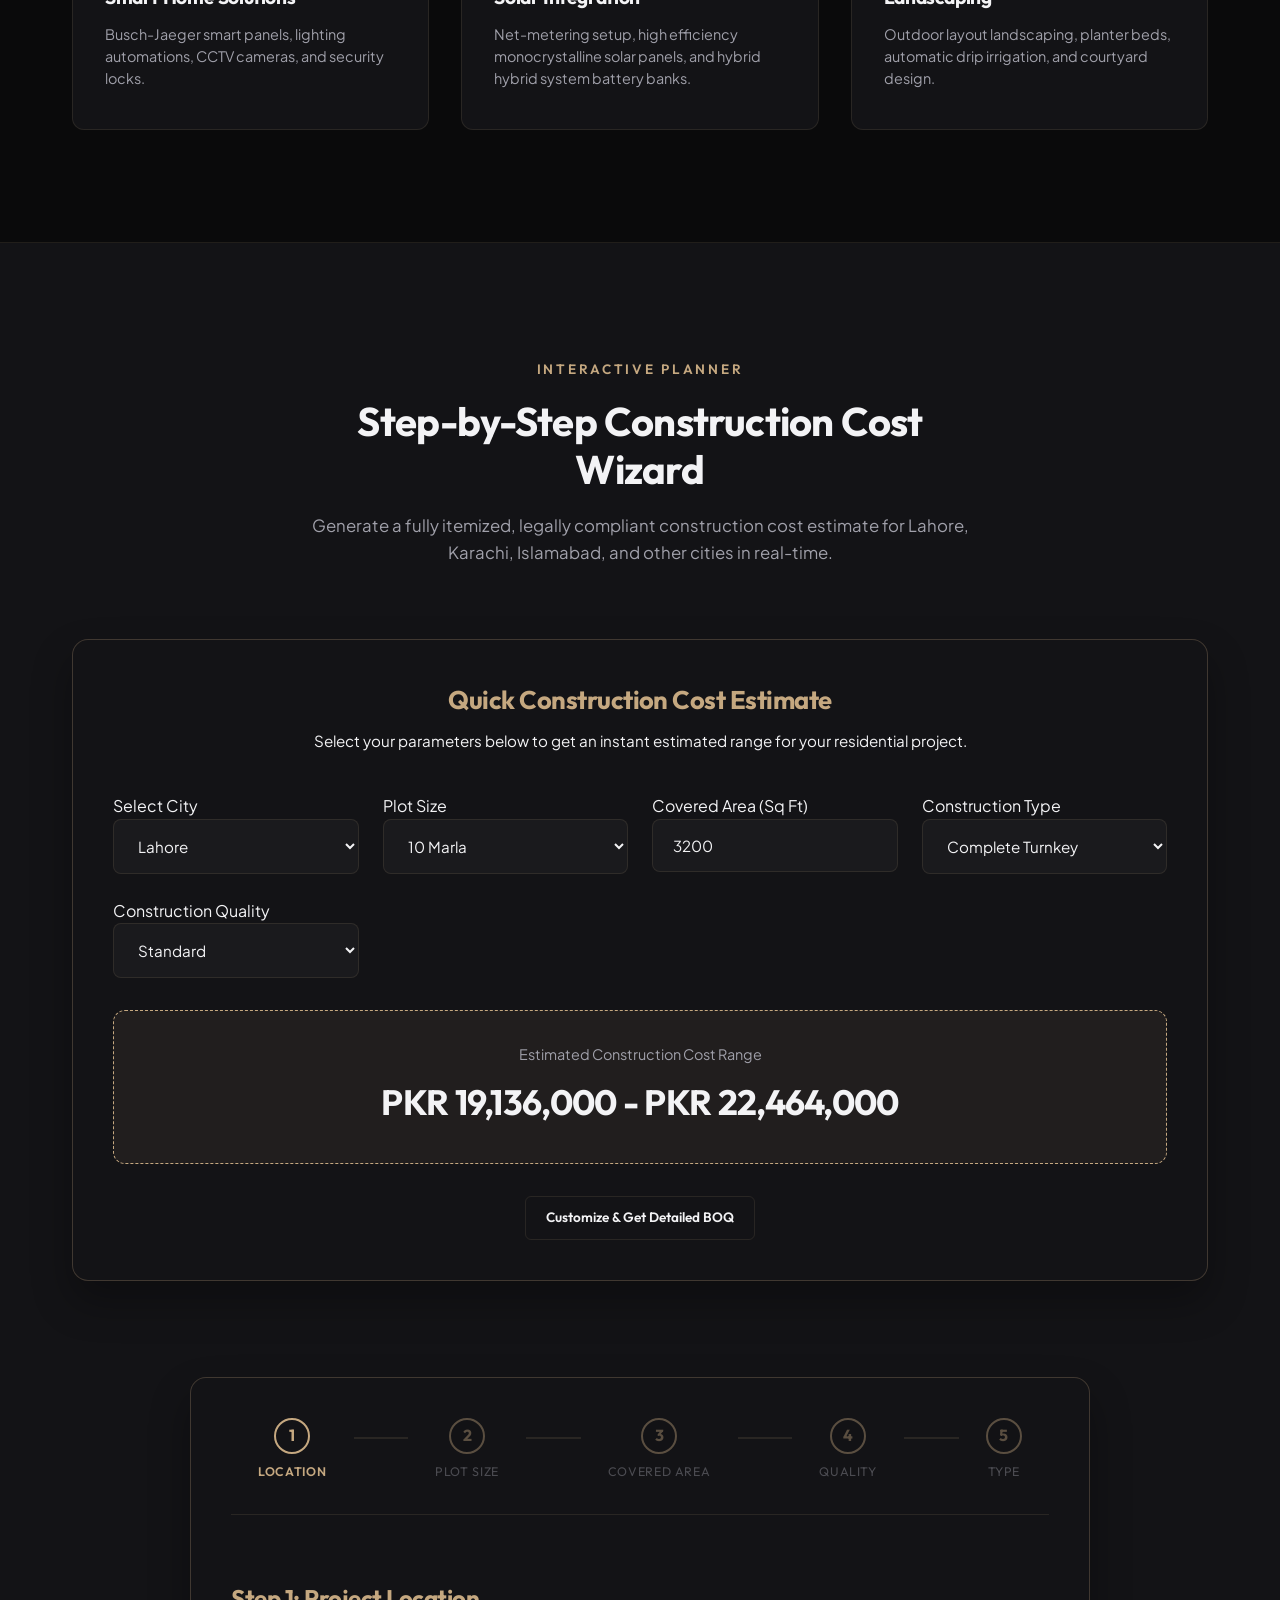
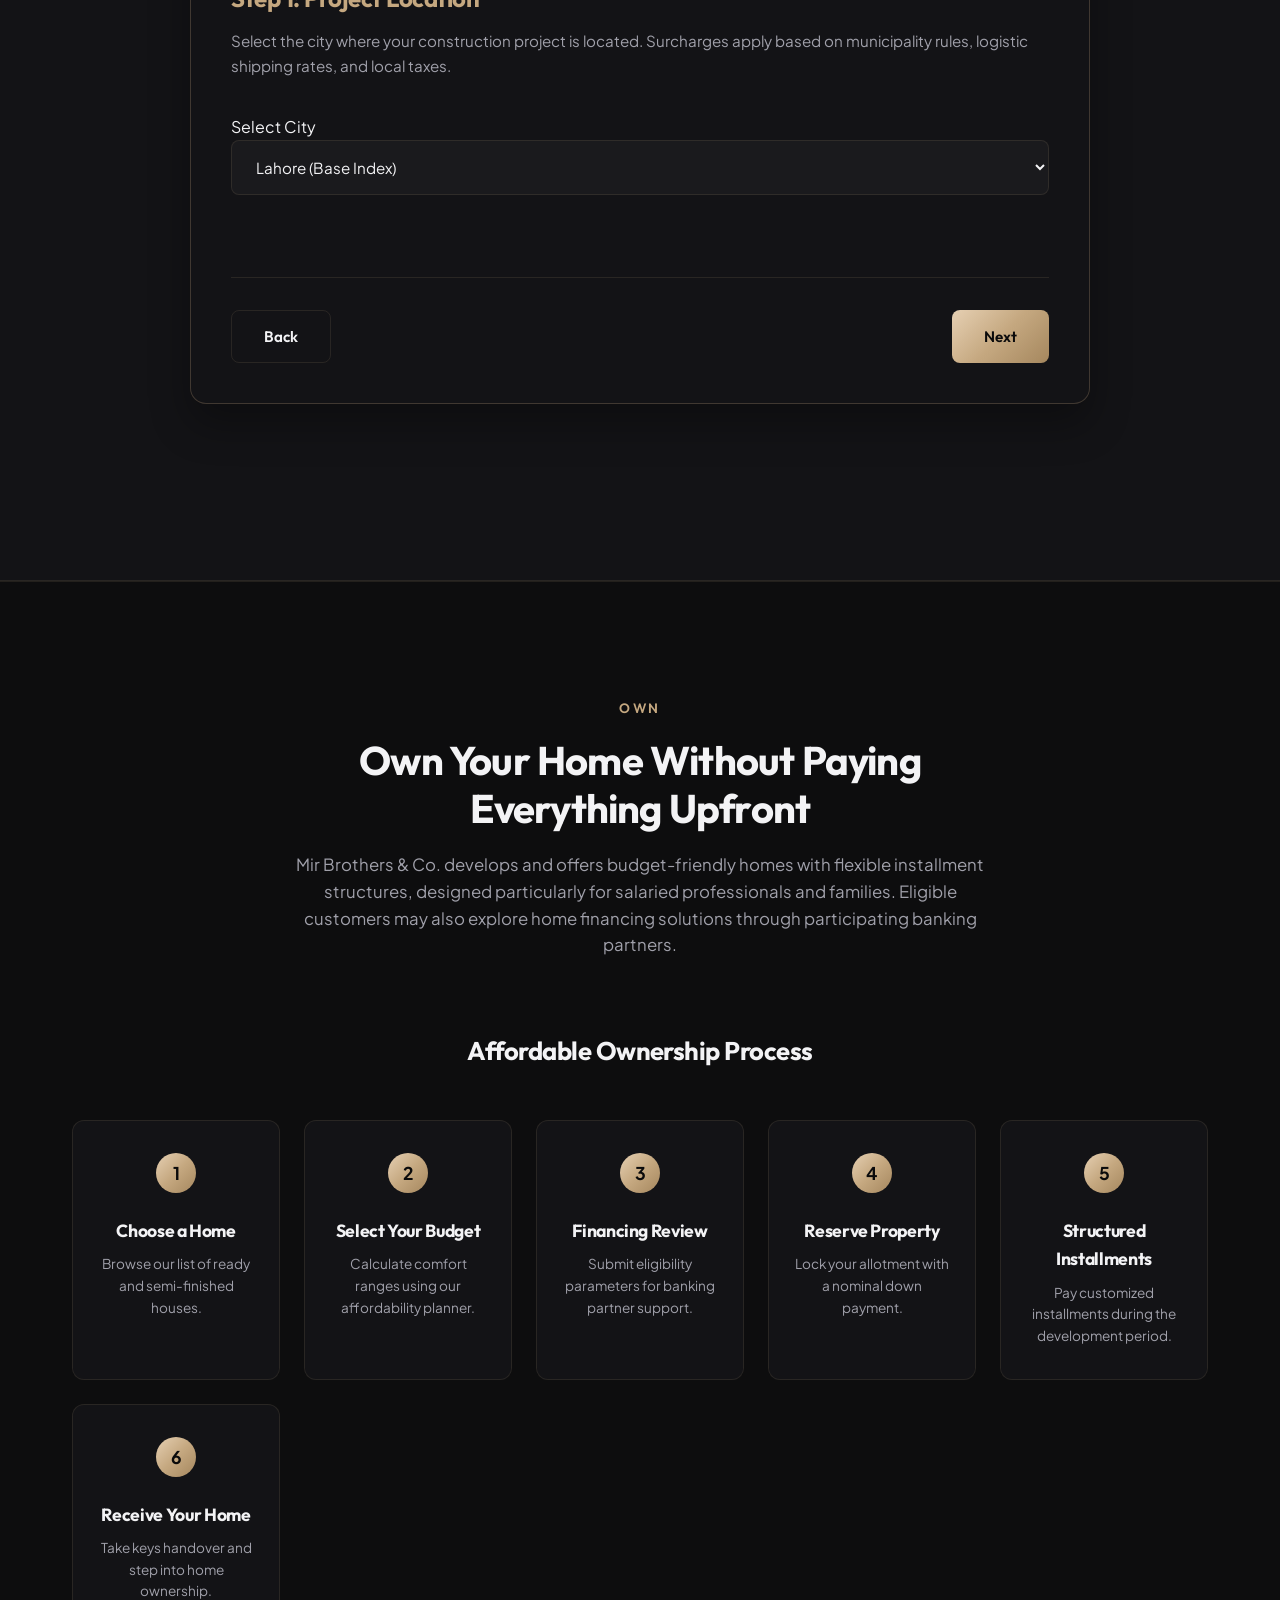
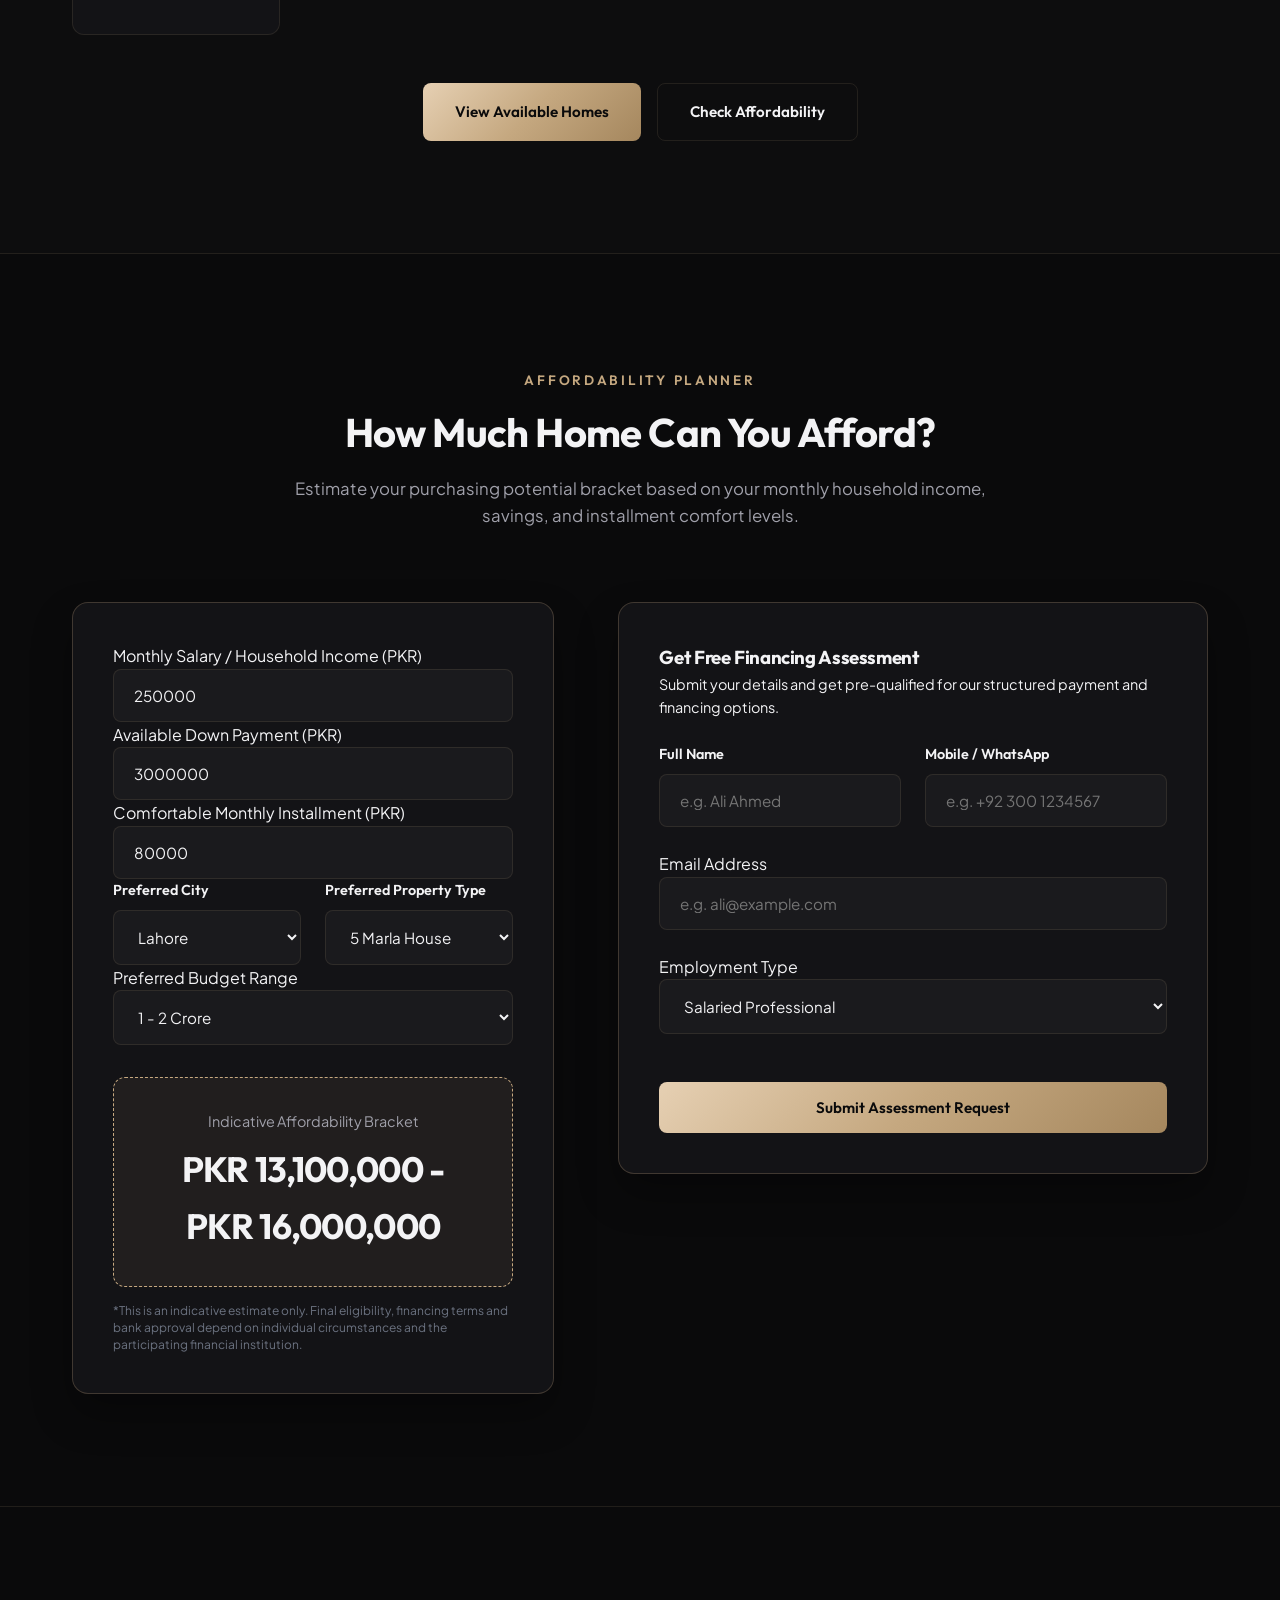
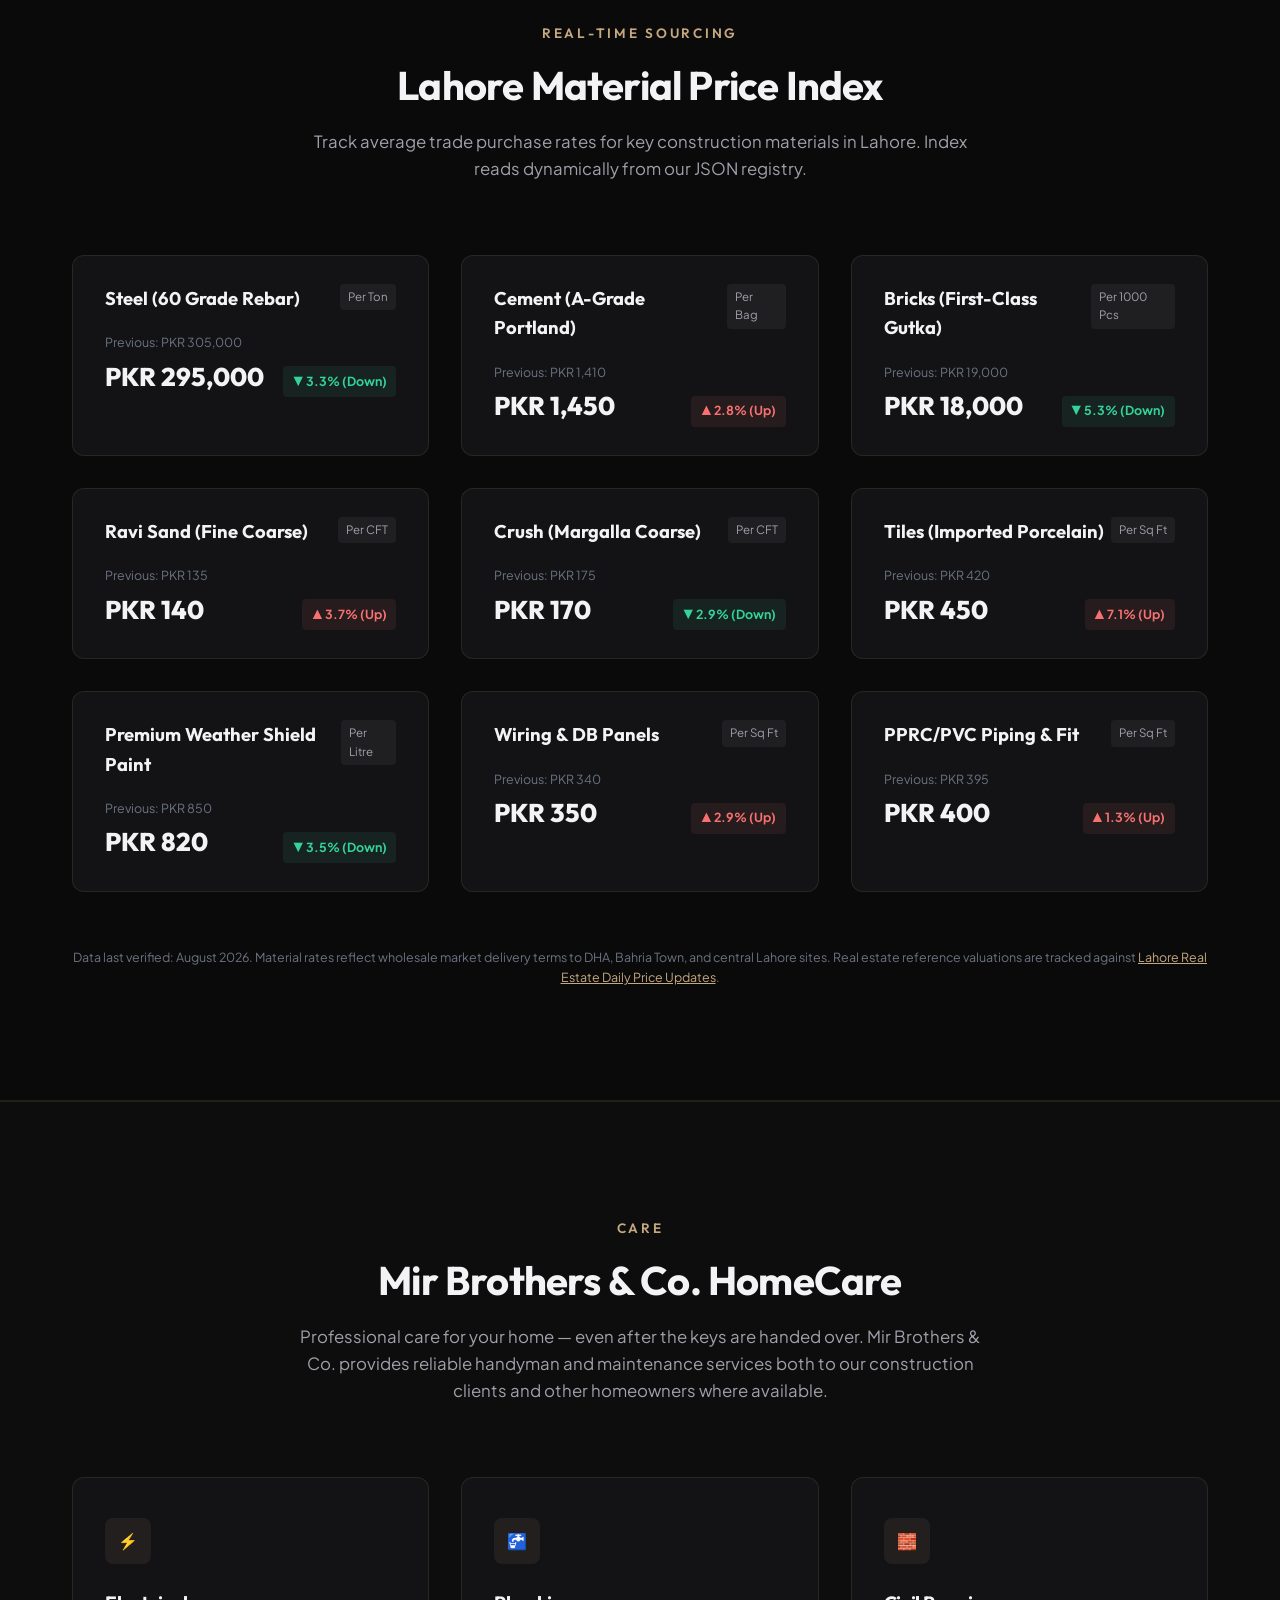
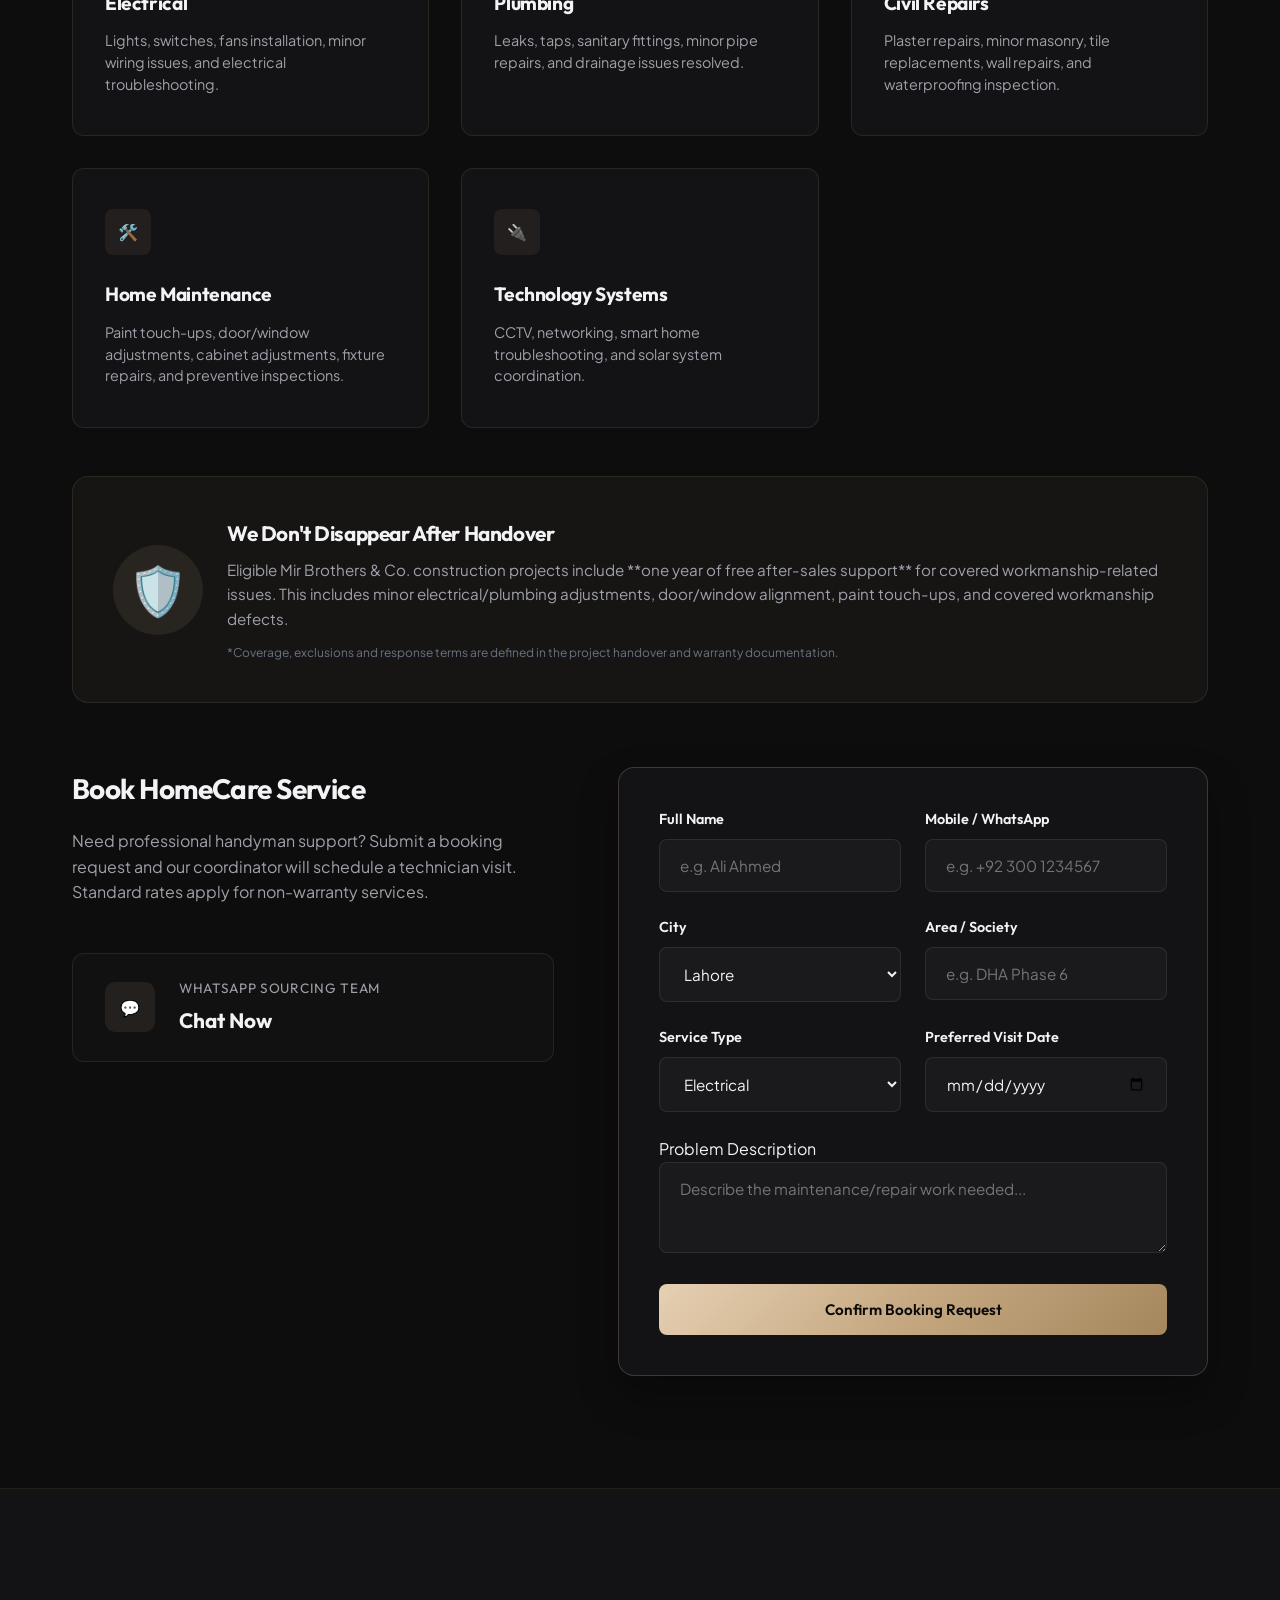
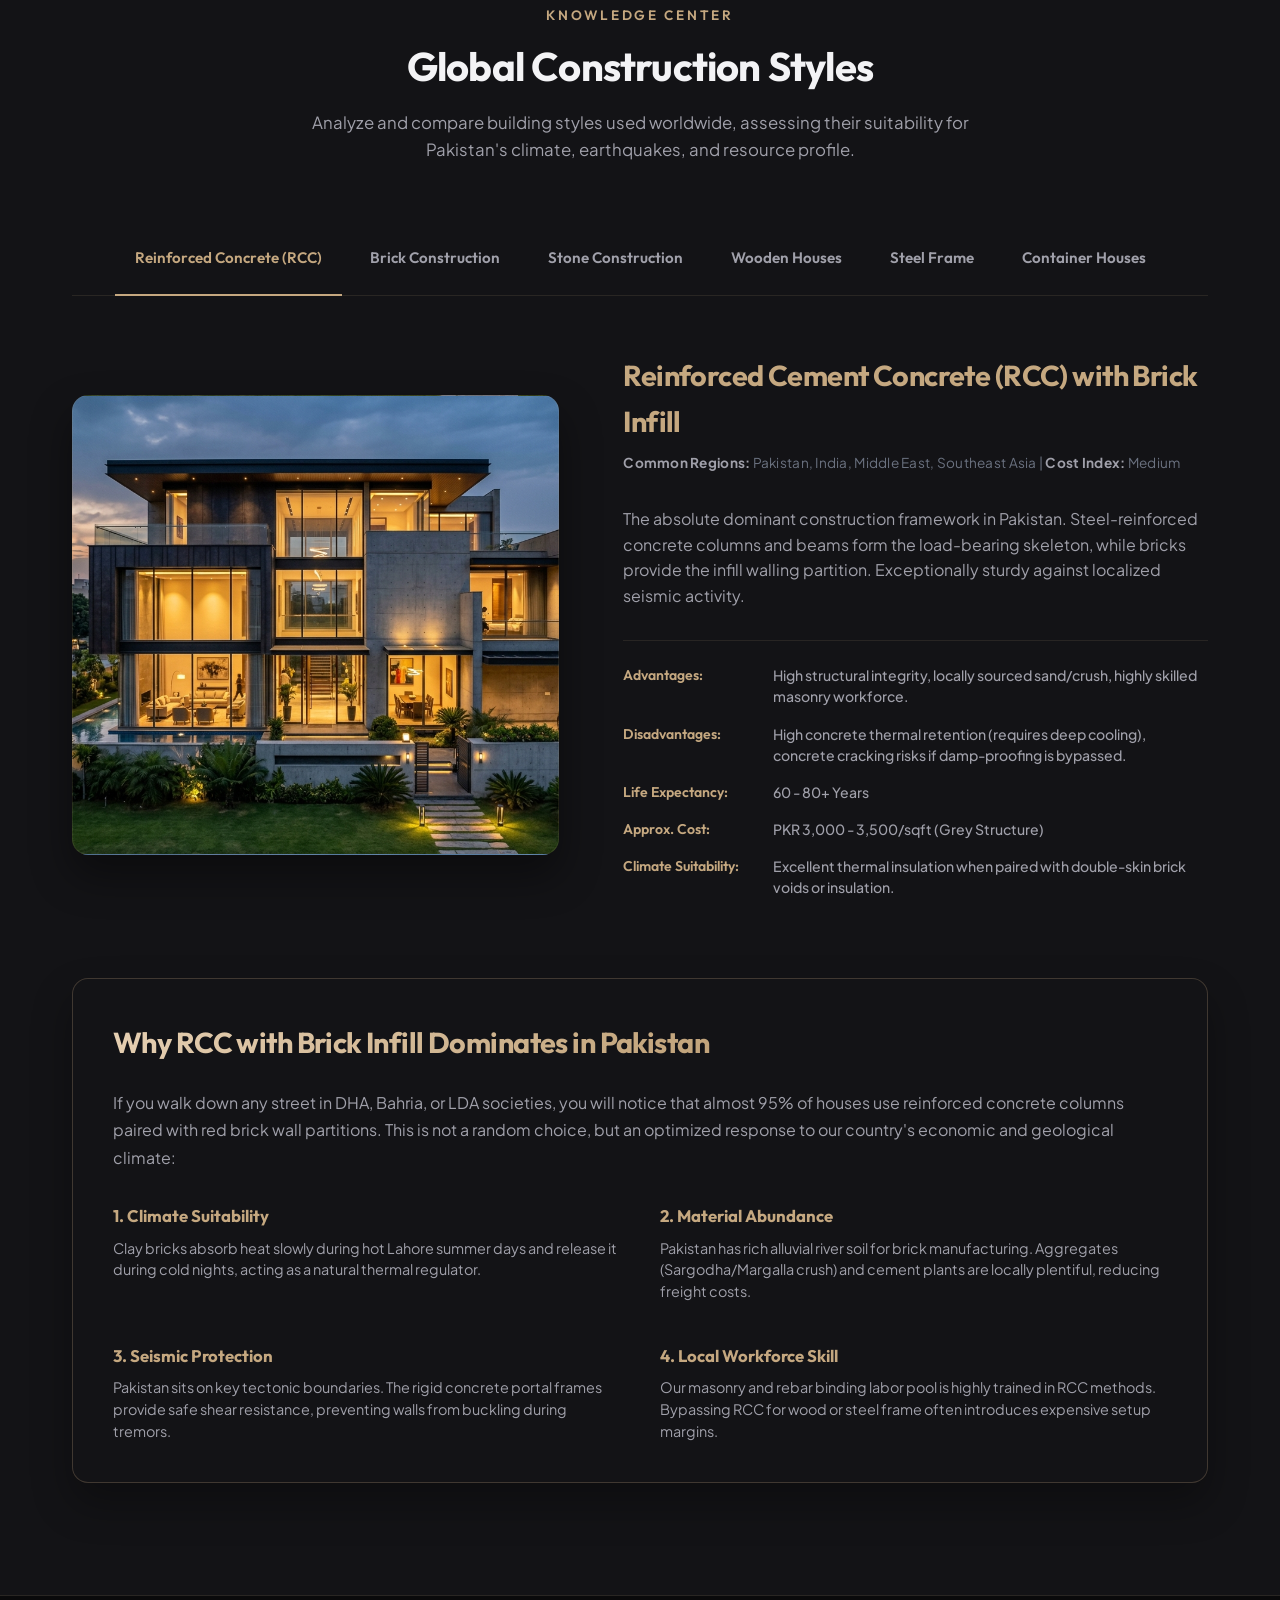
==== commit a2b7f745: "Fix duplicate company name in header/footer and style the logo with inversion for transparent blendi" ====
--- a/index.html
+++ b/index.html
@@ -17,11 +17,11 @@
     <!-- Header / Navigation -->
     <header class="main-header no-print">
         <div class="container header-container">
-            <a href="#" class="logo-container" style="display: flex; align-items: center; gap: 0.75rem;">
-                <img src="MirBrothers_Logo.png" alt="Mir Brothers & Co. & Co. Logo" style="height: 45px; width: auto; object-fit: contain;">
+            <a href="#" class="logo-container" style="display: flex; flex-direction: row; align-items: center; gap: 0.75rem; text-decoration: none;">
+                <img src="MirBrothers_Logo.png" alt="Mir Brothers & Co. Logo" style="height: 40px; width: auto; object-fit: contain; filter: invert(1); mix-blend-mode: screen; display: block;">
                 <div style="display: flex; flex-direction: column;">
-                    <span class="logo-title">MIR BROTHERS & CO. & CO.</span>
-                    <span class="logo-subtitle">DEVELOPMENT & BUILDING SERVICES</span>
+                    <span class="logo-title" style="line-height: 1.1; font-weight: 800; font-size: 1.4rem; letter-spacing: 0.05em;">MIR BROTHERS & CO.</span>
+                    <span class="logo-subtitle" style="font-size: 0.55rem; letter-spacing: 0.22em; color: var(--gold-primary); margin-top: 2px;">DEVELOPMENT & BUILDING SERVICES</span>
                 </div>
             </a>
             
@@ -1607,7 +1607,7 @@
     <footer class="main-footer no-print">
         <div class="container footer-grid">
             <div class="footer-about">
-                <span class="footer-logo">MIR BROTHERS & CO. & CO.</span>
+                <span class="footer-logo">MIR BROTHERS & CO.</span>
                 <p>Premium architectural designs, budget-friendly and luxury residential construction based in Lahore, Pakistan. Sourcing and engineering specialists.</p>
             </div>
             
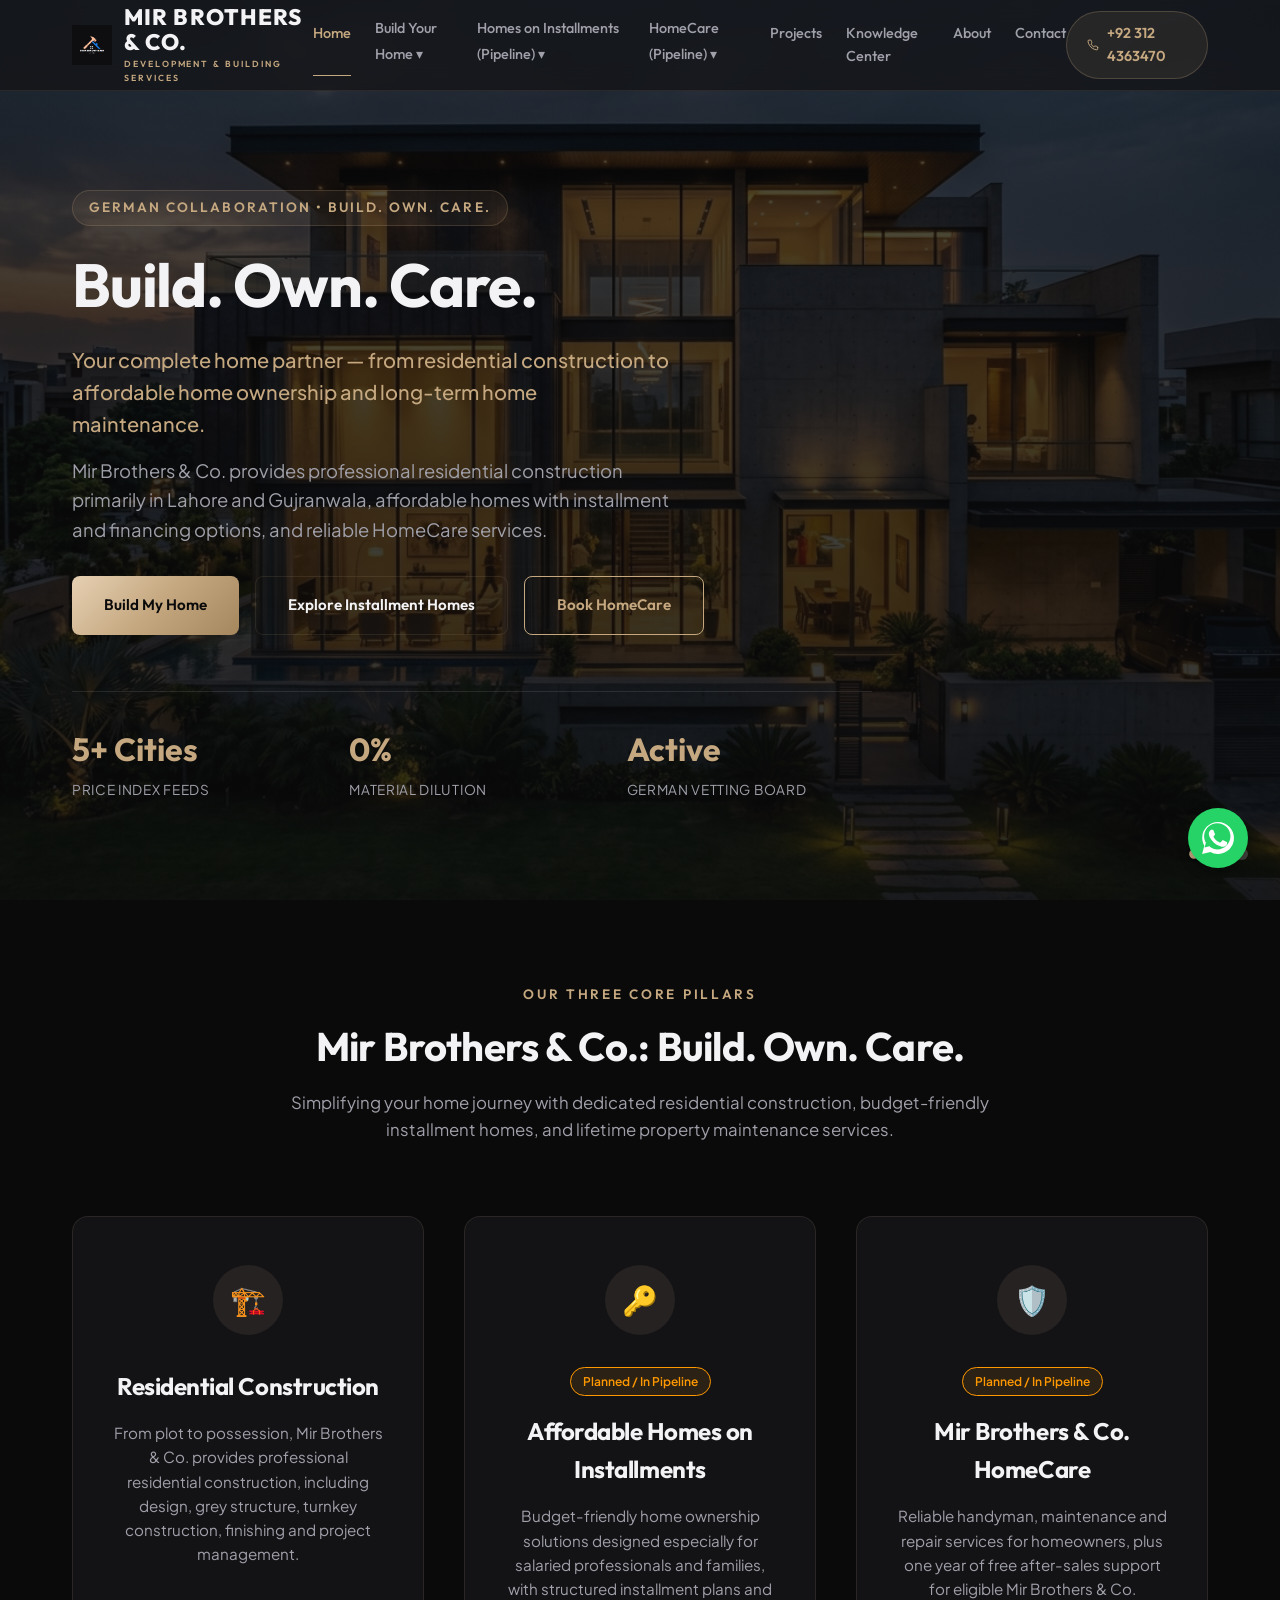
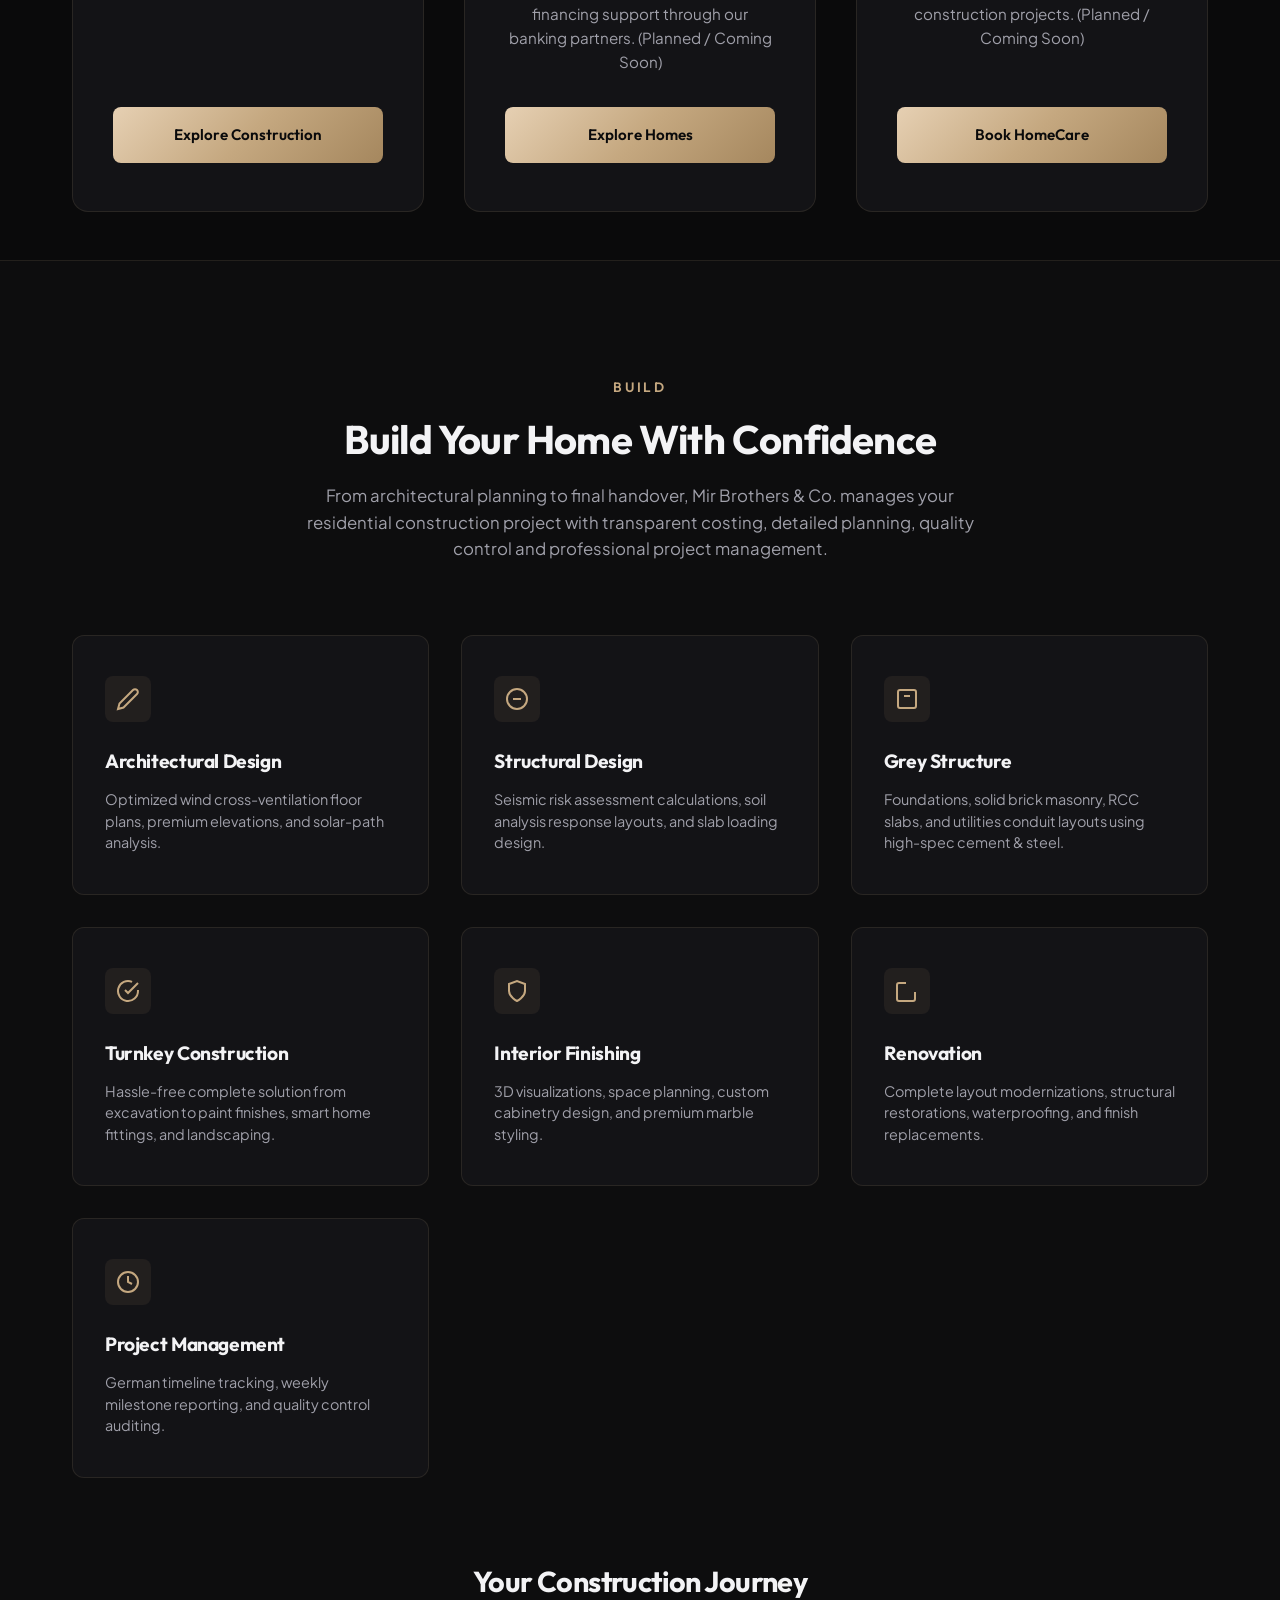
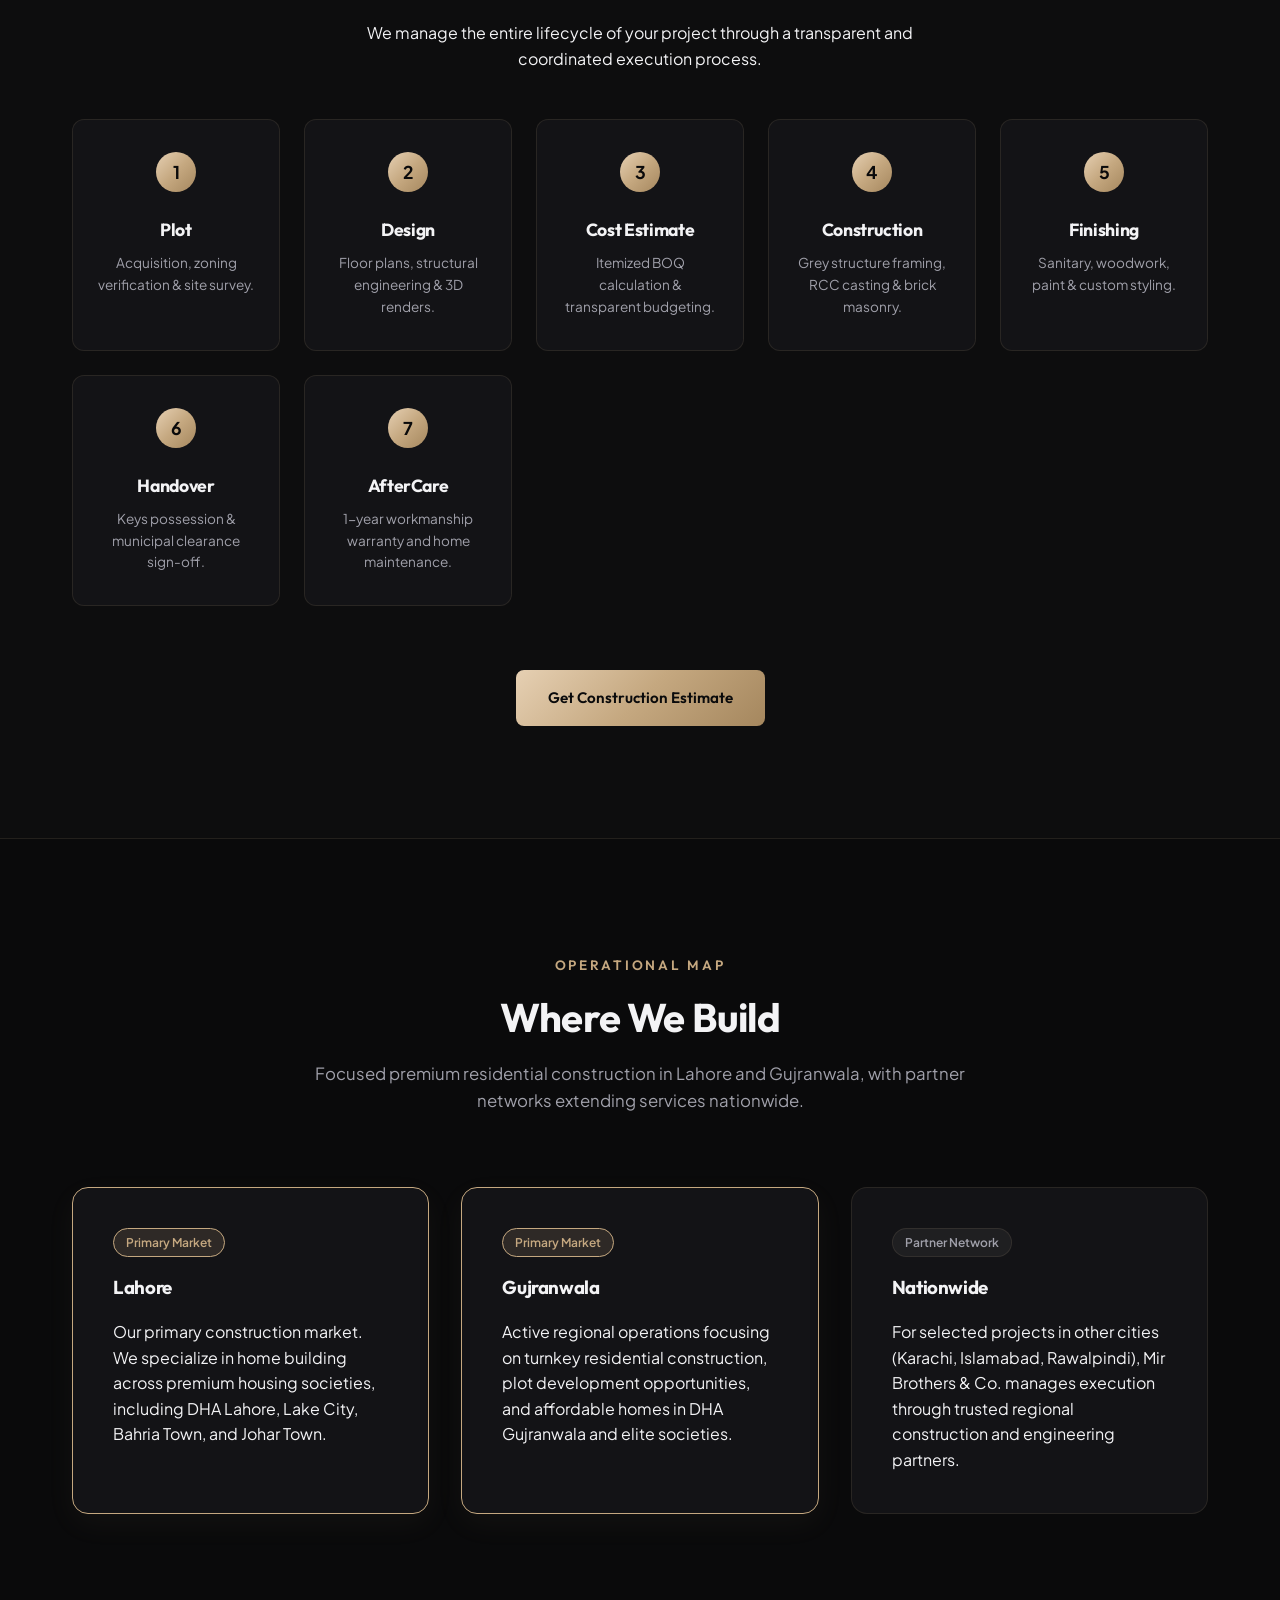
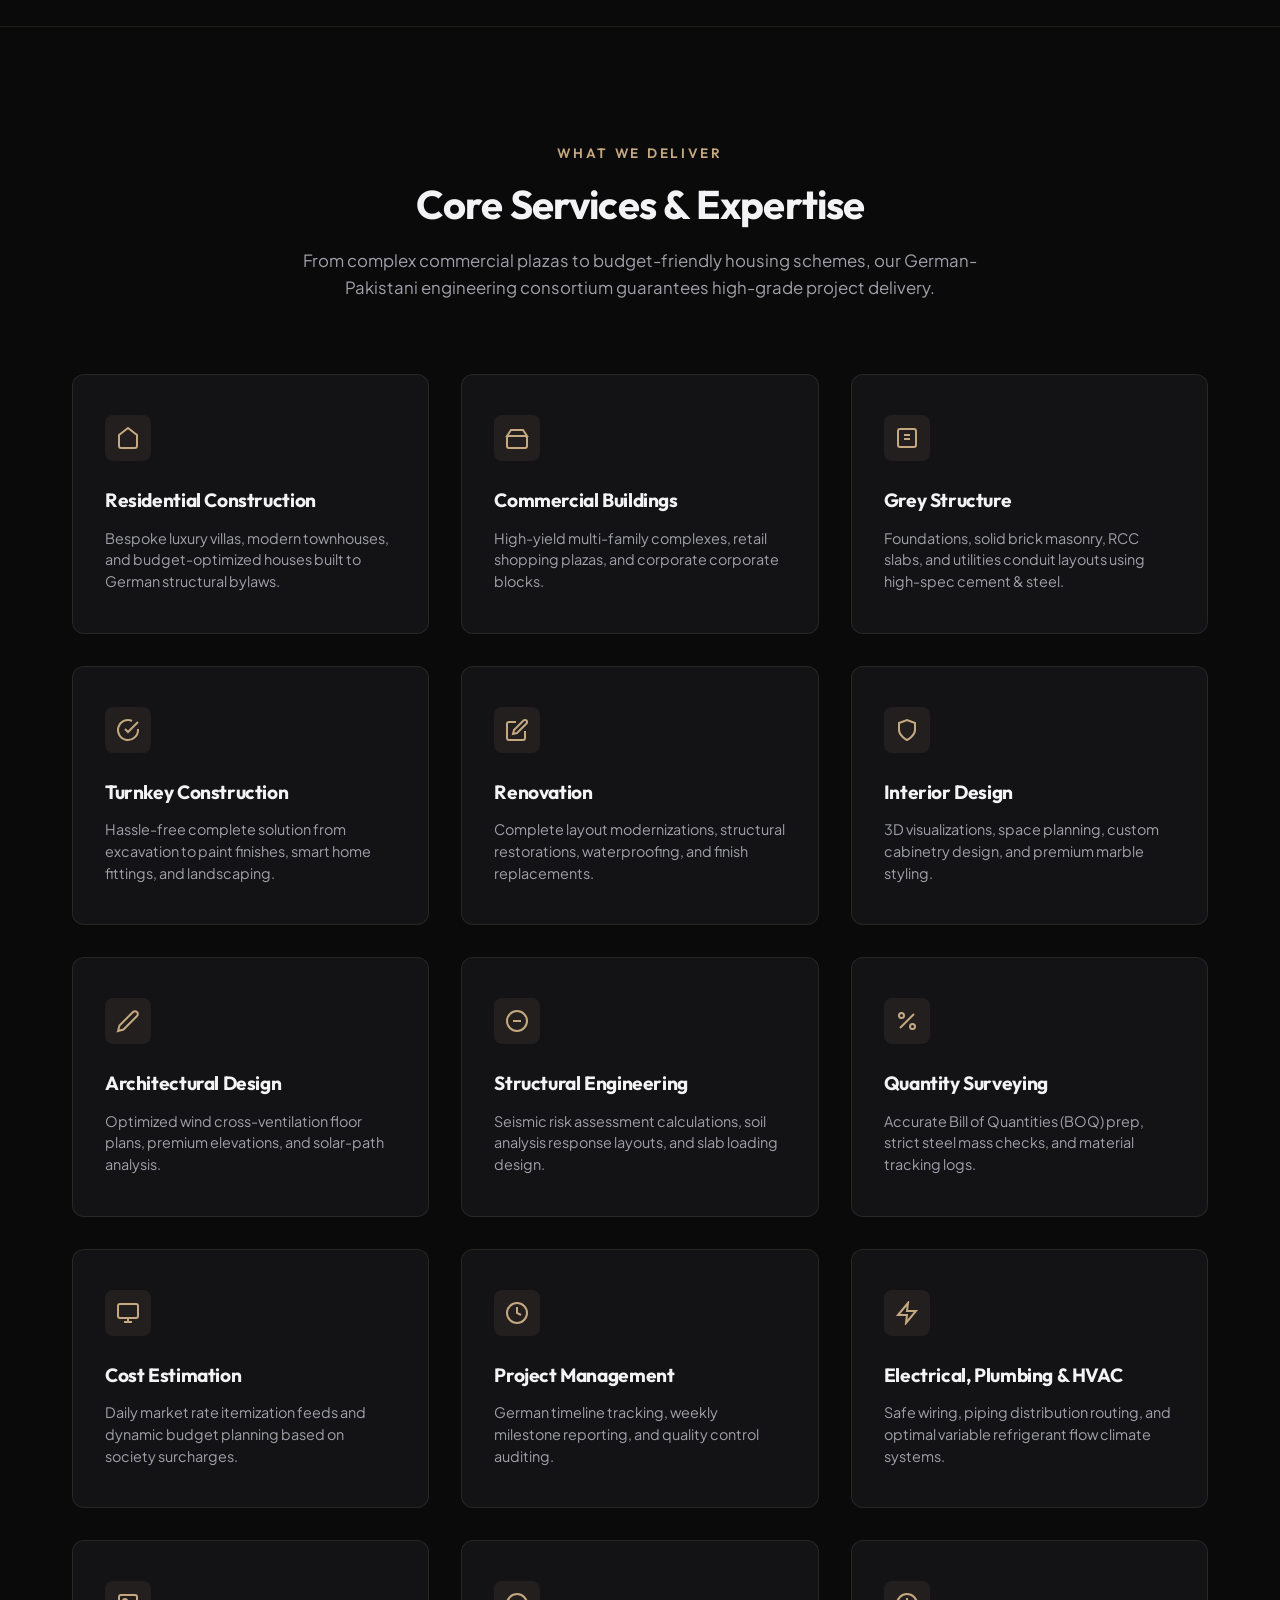
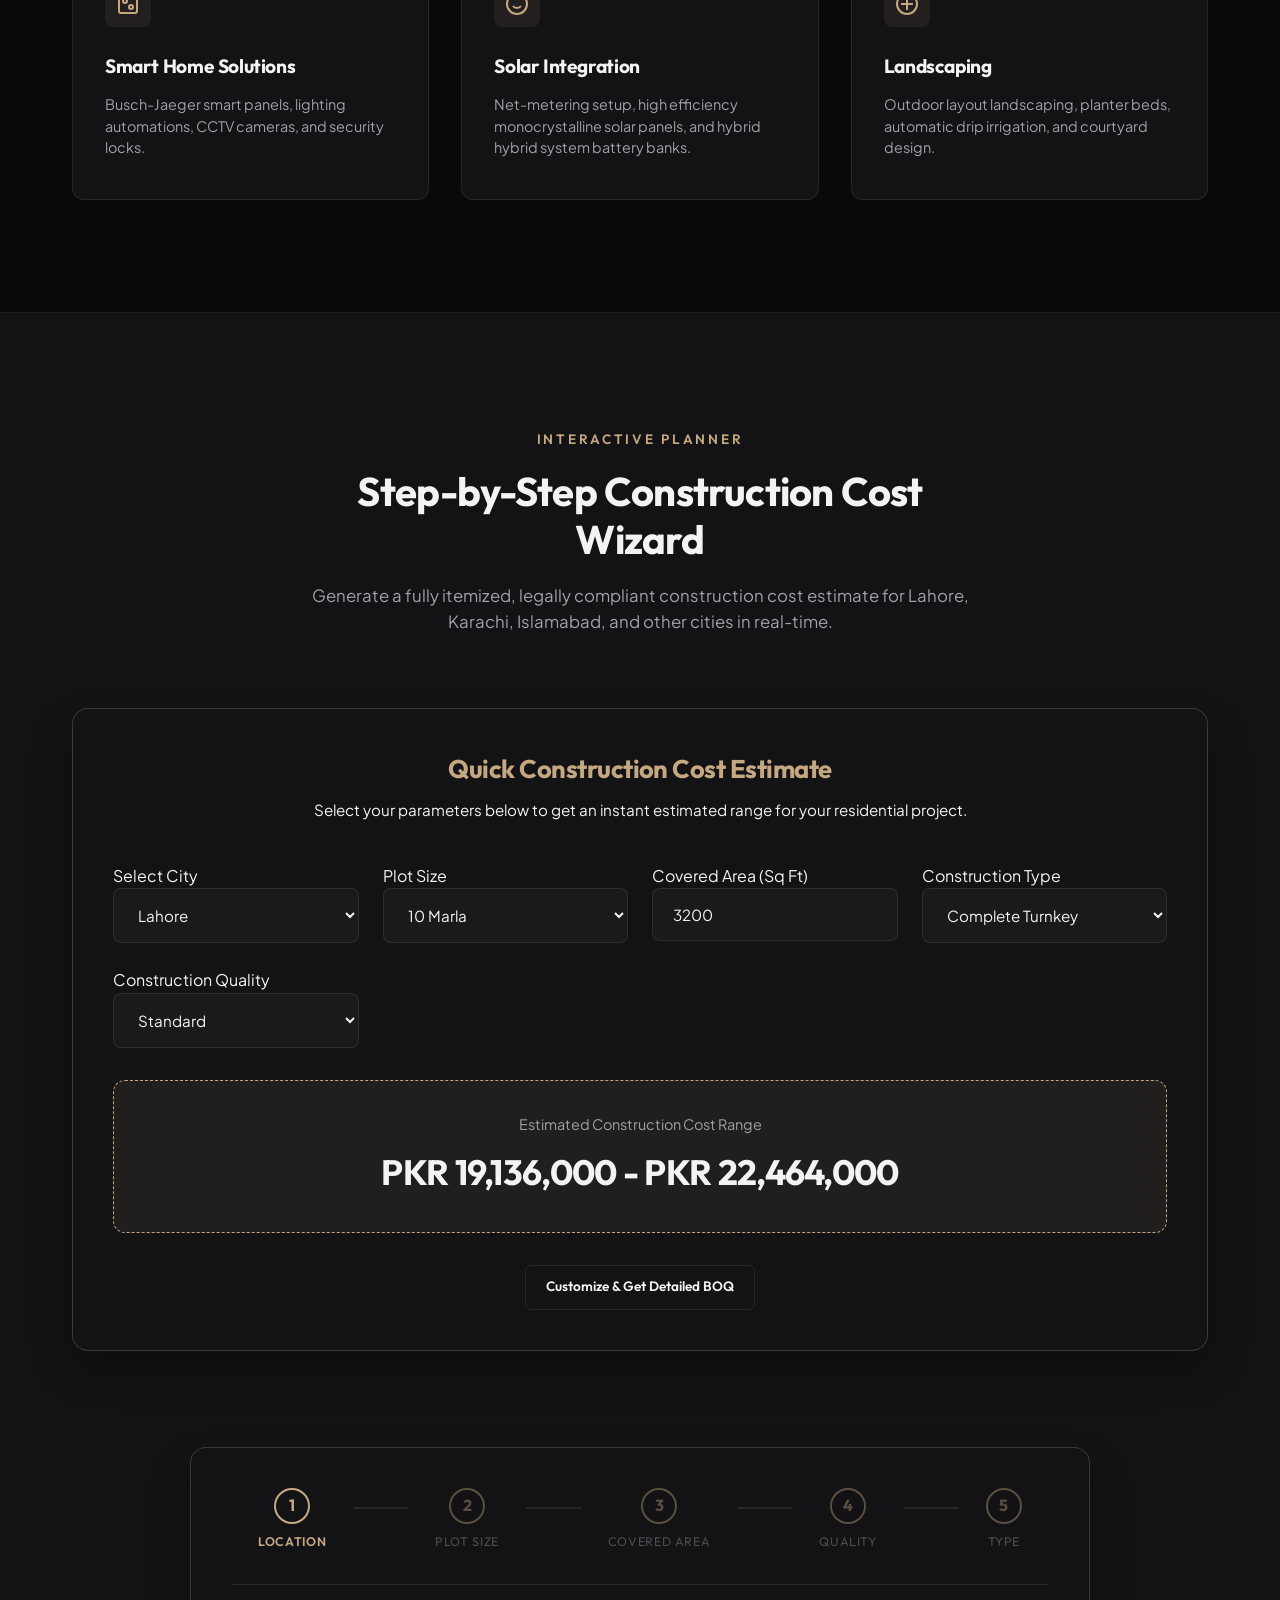
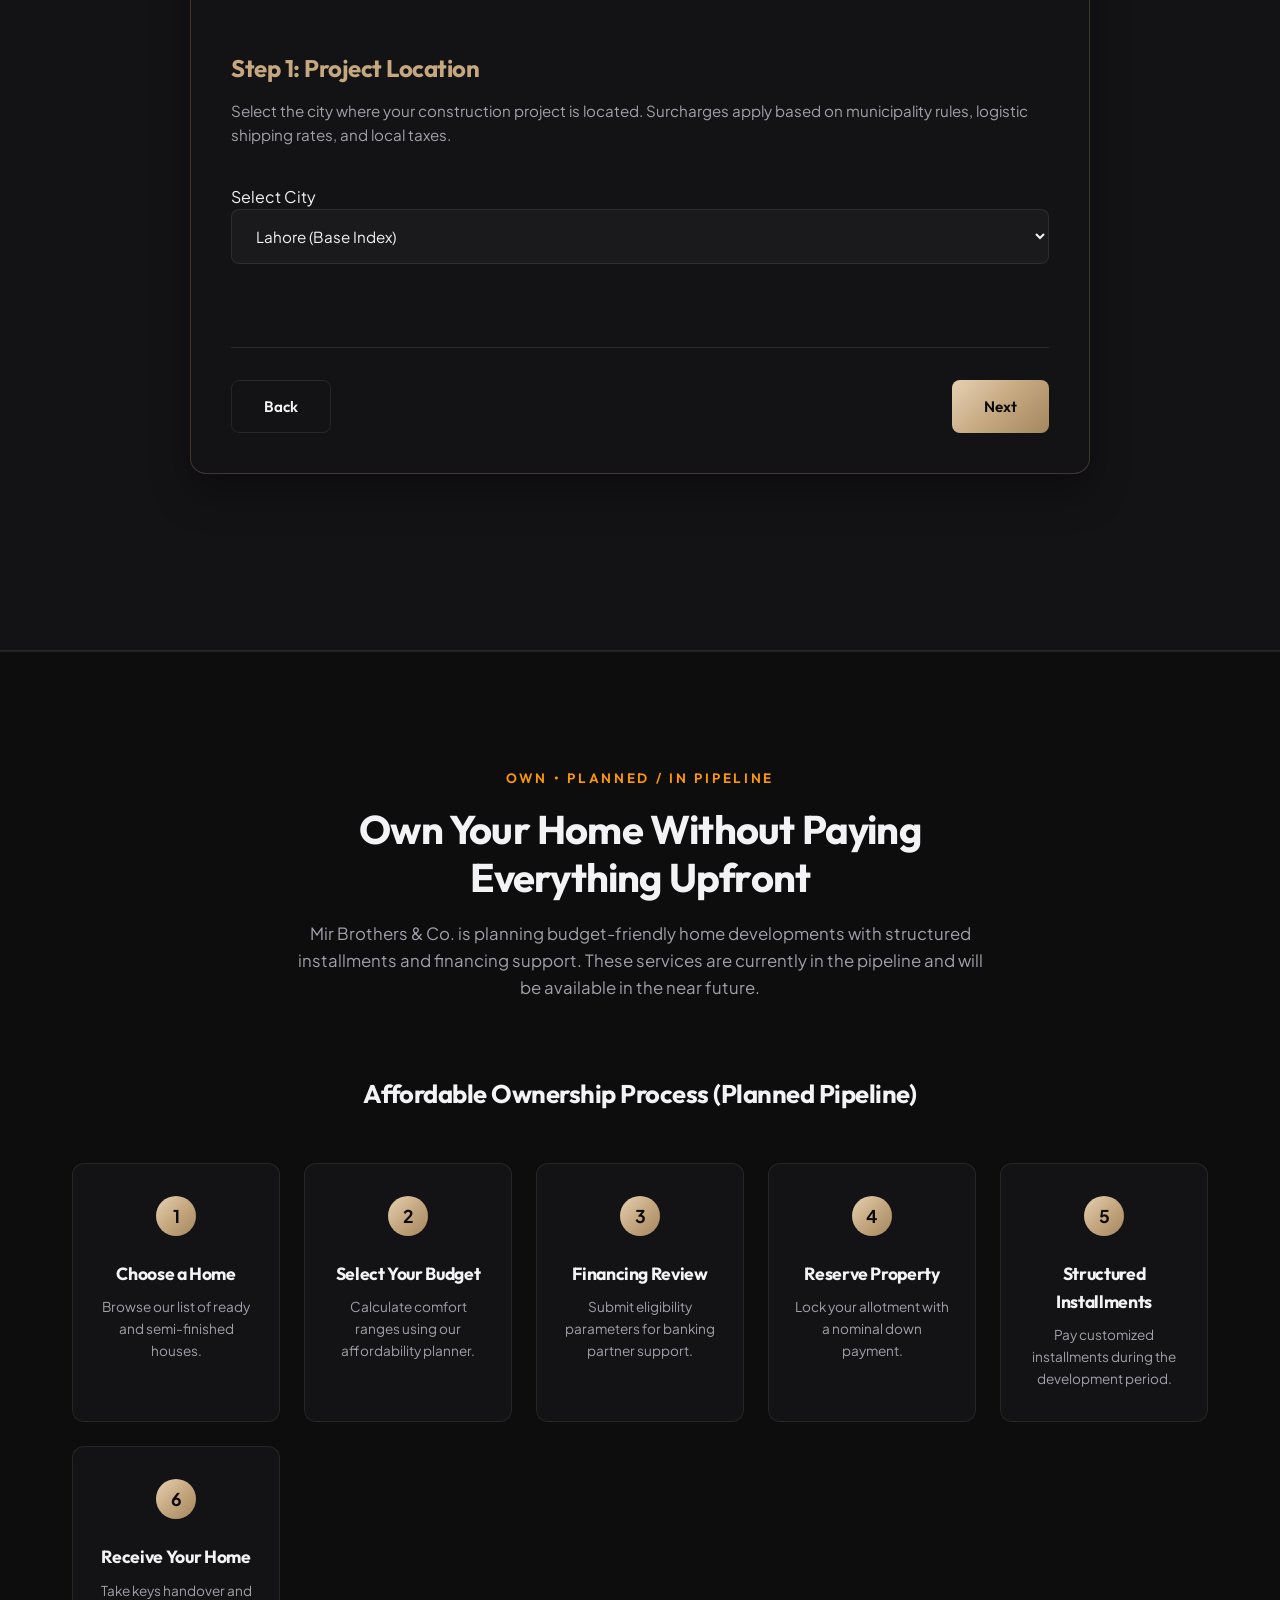
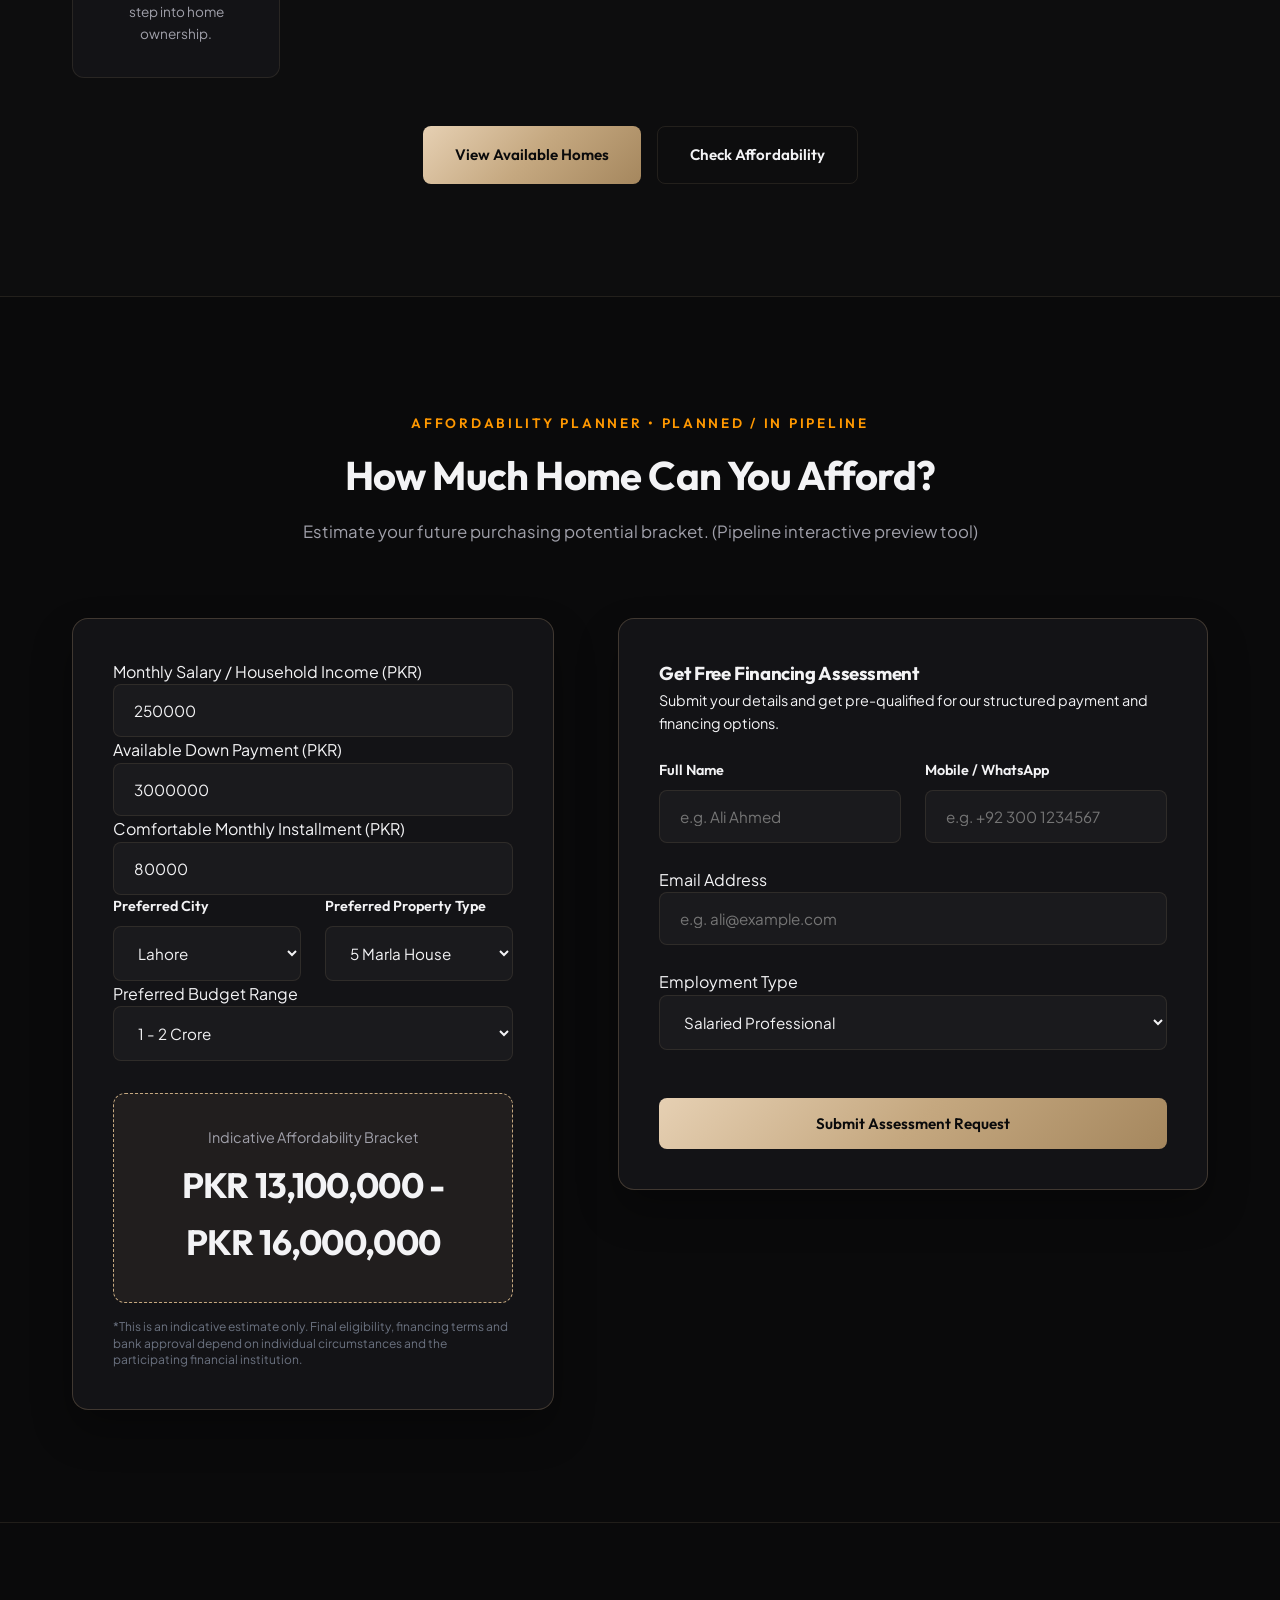
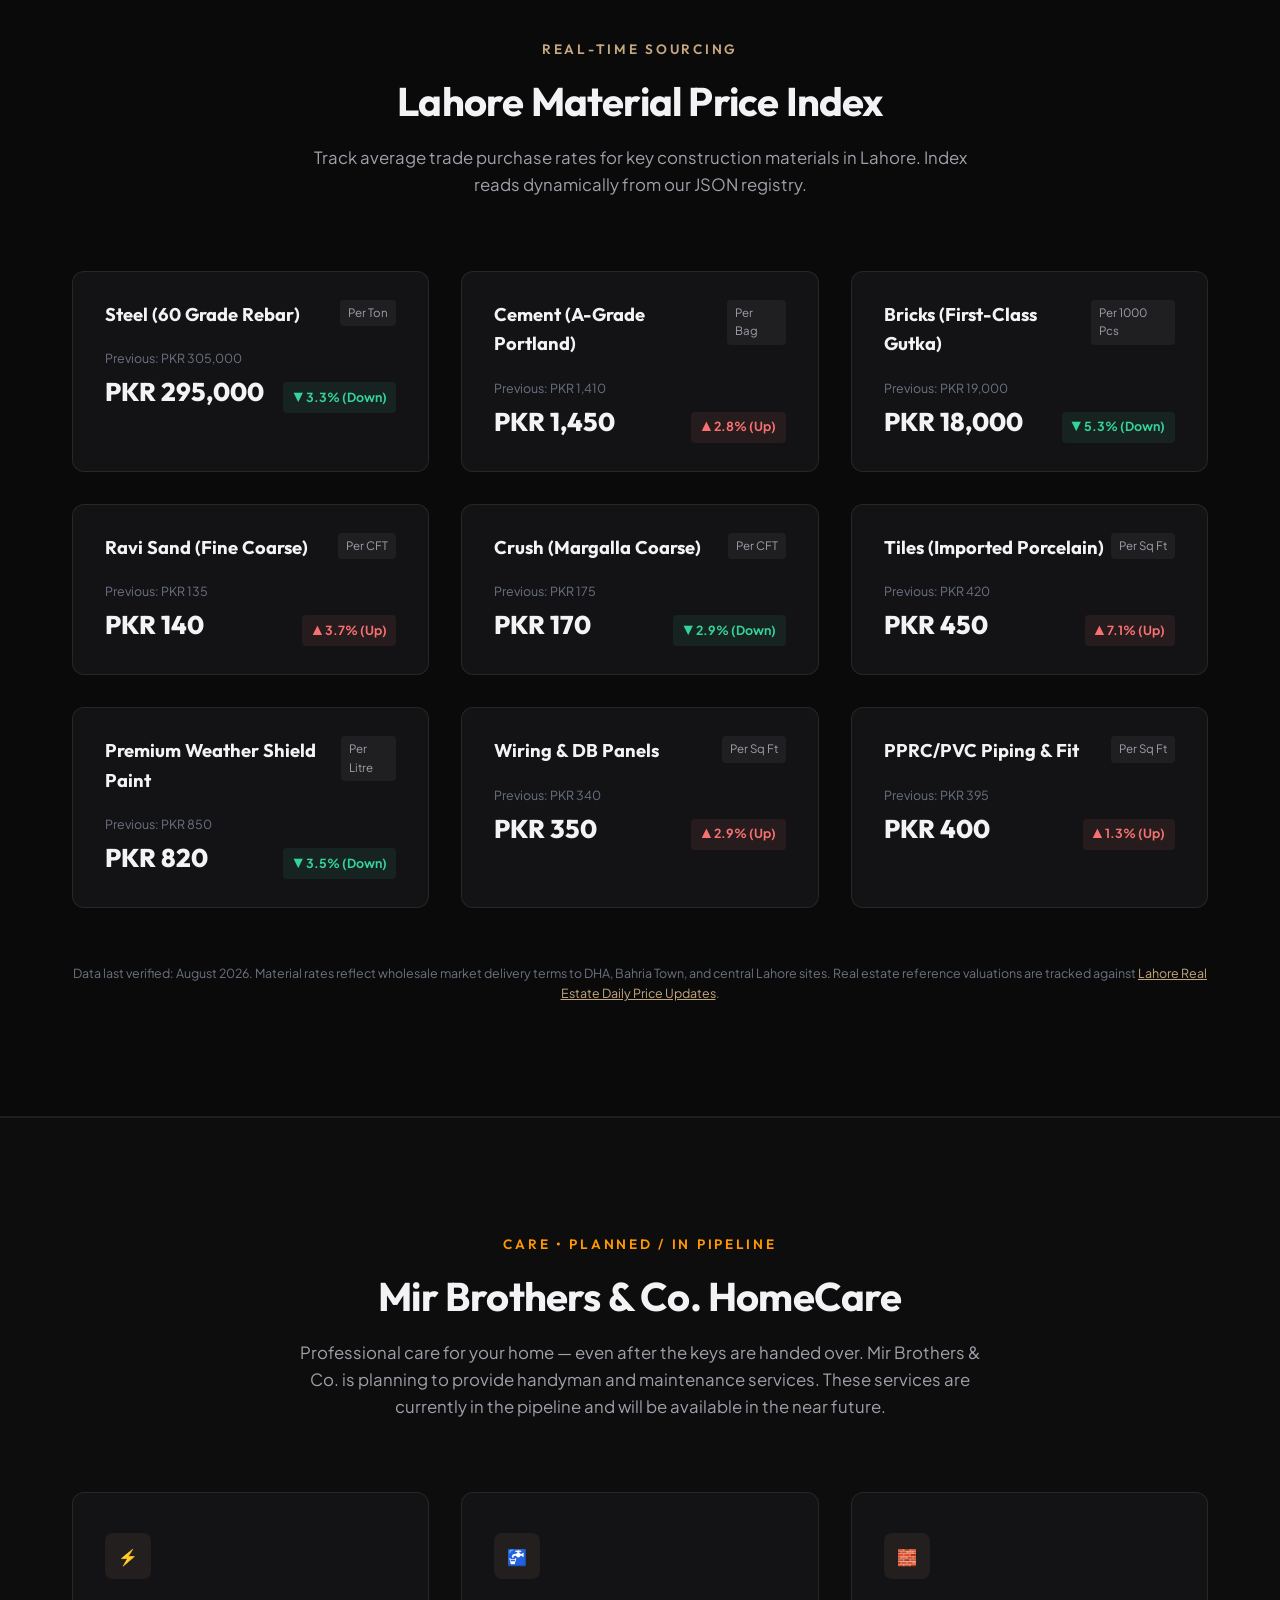
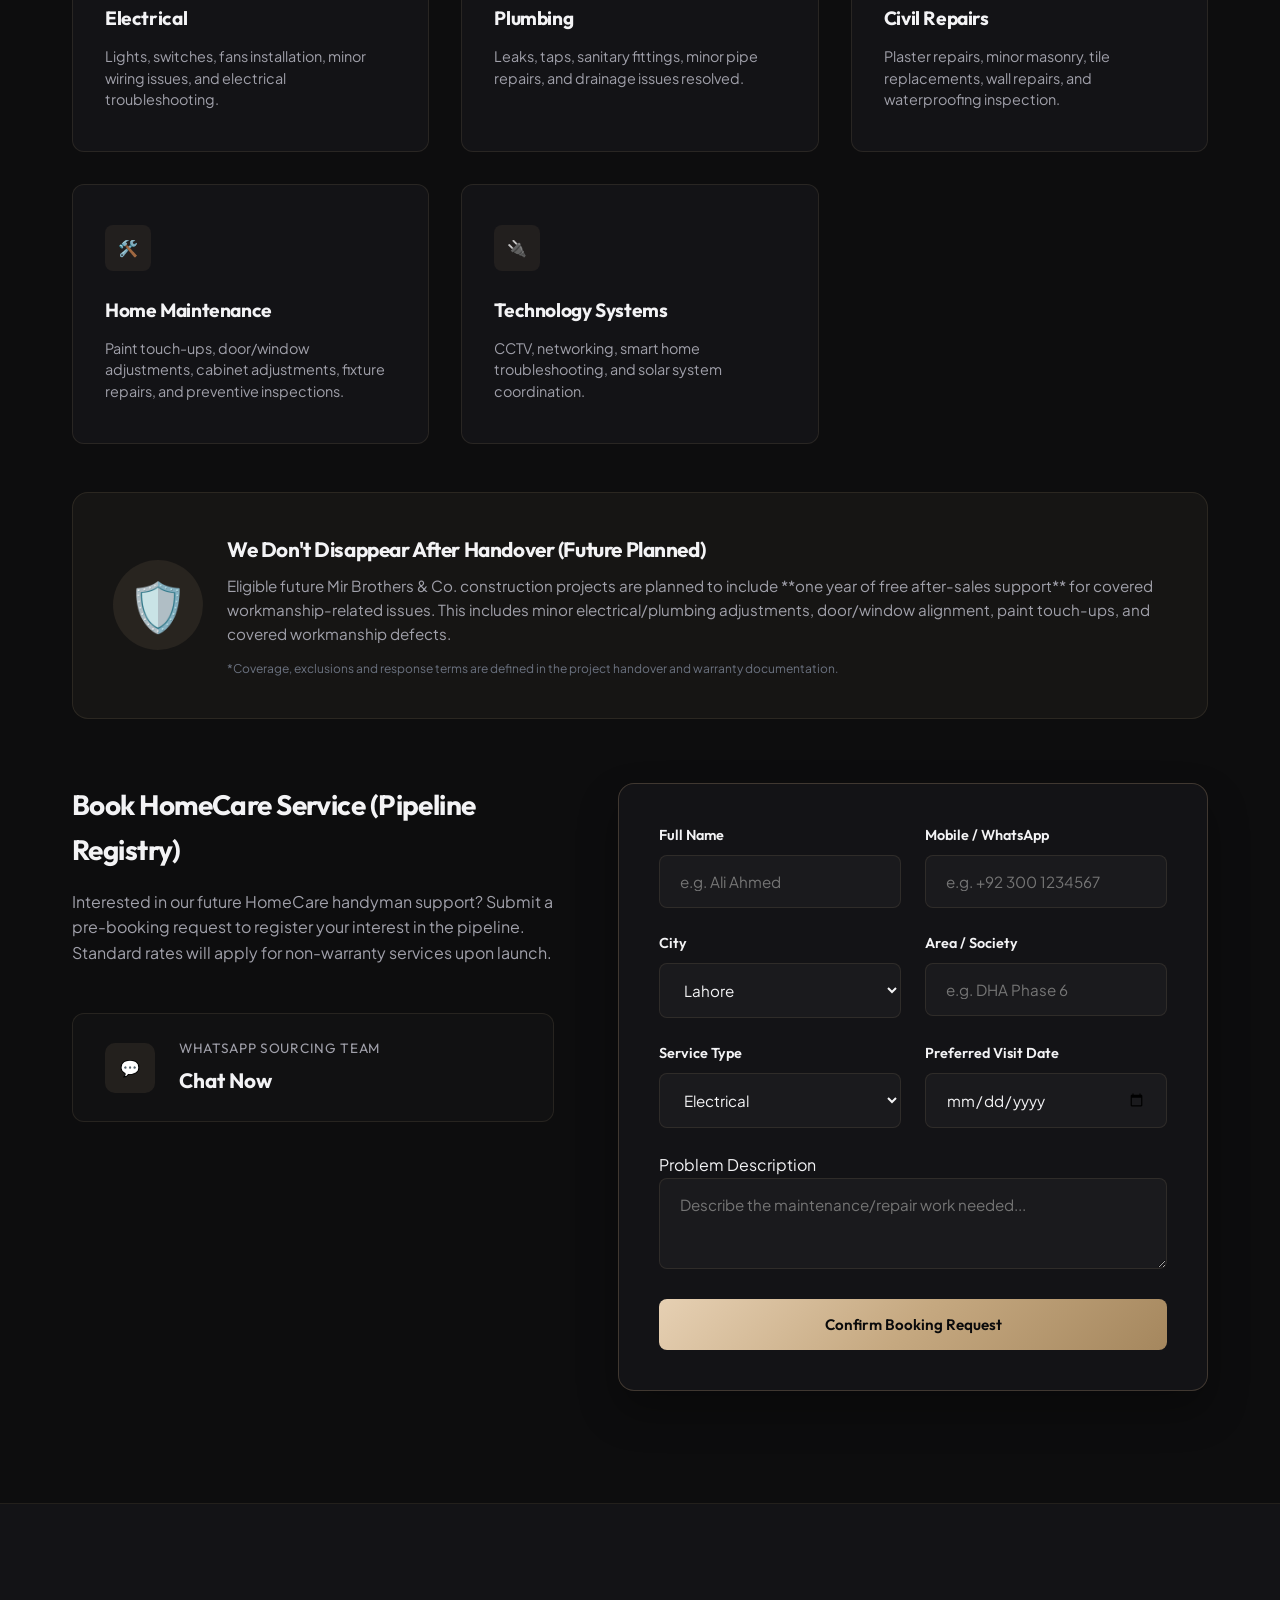
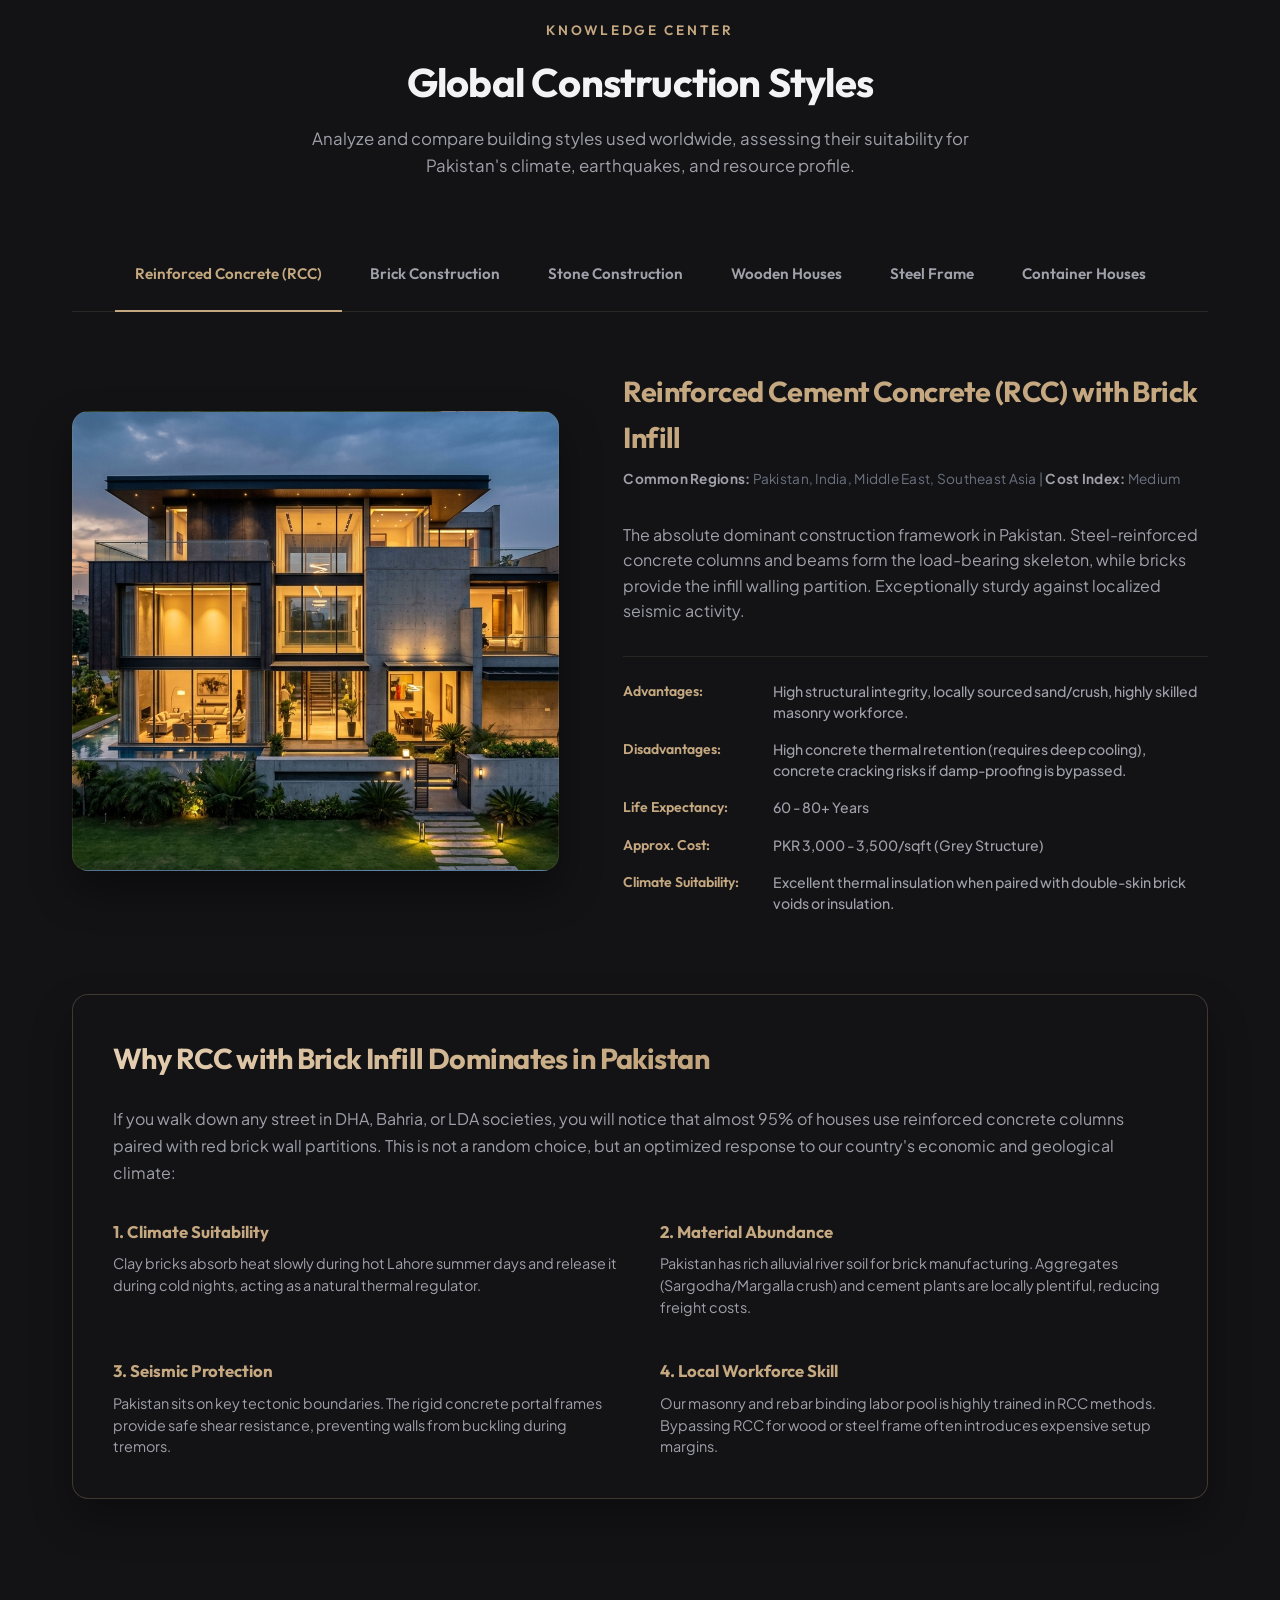
==== commit 1f006709: "Highlight OWN and CARE services as planned and in pipeline on the website" ====
--- a/index.html
+++ b/index.html
@@ -38,7 +38,7 @@
                     </div>
                 </div>
                 <div class="nav-dropdown">
-                    <a href="#installment-section" class="nav-link">Homes on Installments ▾</a>
+                    <a href="#installment-section" class="nav-link">Homes on Installments (Pipeline) ▾</a>
                     <div class="nav-dropdown-content">
                         <a href="dha-lahore-plots.html">Available Homes</a>
                         <a href="#installment-section">How It Works</a>
@@ -46,7 +46,7 @@
                     </div>
                 </div>
                 <div class="nav-dropdown">
-                    <a href="#homecare-section" class="nav-link">HomeCare ▾</a>
+                    <a href="#homecare-section" class="nav-link">HomeCare (Pipeline) ▾</a>
                     <div class="nav-dropdown-content">
                         <a href="#homecare-section">Handyman Services</a>
                         <a href="#homecare-section">Electrical & Plumbing</a>
@@ -145,8 +145,9 @@
                 <div class="core-service-card">
                     <div>
                         <div class="core-service-icon">🔑</div>
+                        <span class="geo-tag secondary-tag" style="margin-bottom: 1rem; color: #ff9800; border-color: #ff9800; background: rgba(255,152,0,0.1); display: inline-block;">Planned / In Pipeline</span>
                         <h3>Affordable Homes on Installments</h3>
-                        <p>Budget-friendly home ownership solutions designed especially for salaried professionals and families, with structured installment plans and financing support through our banking partners.</p>
+                        <p>Budget-friendly home ownership solutions designed especially for salaried professionals and families, with structured installment plans and financing support through our banking partners. (Planned / Coming Soon)</p>
                     </div>
                     <a href="#installment-section" class="btn btn-primary btn-block">Explore Homes</a>
                 </div>
@@ -155,8 +156,9 @@
                 <div class="core-service-card">
                     <div>
                         <div class="core-service-icon">🛡️</div>
+                        <span class="geo-tag secondary-tag" style="margin-bottom: 1rem; color: #ff9800; border-color: #ff9800; background: rgba(255,152,0,0.1); display: inline-block;">Planned / In Pipeline</span>
                         <h3>Mir Brothers & Co. HomeCare</h3>
-                        <p>Reliable handyman, maintenance and repair services for homeowners, plus one year of free after-sales support for eligible Mir Brothers & Co. construction projects.</p>
+                        <p>Reliable handyman, maintenance and repair services for homeowners, plus one year of free after-sales support for eligible Mir Brothers & Co. construction projects. (Planned / Coming Soon)</p>
                     </div>
                     <a href="#homecare-section" class="btn btn-primary btn-block">Book HomeCare</a>
                 </div>
@@ -737,14 +739,14 @@
     <section id="installment-section" class="section no-print" style="background: rgba(255, 255, 255, 0.01); border-top: 1px solid var(--border-color); border-bottom: 1px solid var(--border-color);">
         <div class="container">
             <div class="section-header text-center">
-                <span class="section-subtitle">OWN</span>
+                <span class="section-subtitle" style="color: #ff9800;">OWN • Planned / In Pipeline</span>
                 <h2 class="section-title">Own Your Home Without Paying Everything Upfront</h2>
-                <p class="section-desc">Mir Brothers & Co. develops and offers budget-friendly homes with flexible installment structures, designed particularly for salaried professionals and families. Eligible customers may also explore home financing solutions through participating banking partners.</p>
+                <p class="section-desc">Mir Brothers & Co. is planning budget-friendly home developments with structured installments and financing support. These services are currently in the pipeline and will be available in the near future.</p>
             </div>
 
             <!-- Home Purchase Process Timeline -->
             <div style="margin-top: 3.5rem;">
-                <h3 class="text-center" style="font-size: 1.6rem; margin-bottom: 3rem;">Affordable Ownership Process</h3>
+                <h3 class="text-center" style="font-size: 1.6rem; margin-bottom: 3rem;">Affordable Ownership Process (Planned Pipeline)</h3>
                 <div class="journey-flow">
                     <div class="journey-step">
                         <div class="journey-step-num">1</div>
@@ -790,9 +792,9 @@
     <section id="affordability-section" class="section no-print" style="border-bottom: 1px solid var(--border-color);">
         <div class="container">
             <div class="section-header text-center">
-                <span class="section-subtitle">Affordability Planner</span>
+                <span class="section-subtitle" style="color: #ff9800;">Affordability Planner • Planned / In Pipeline</span>
                 <h2 class="section-title">How Much Home Can You Afford?</h2>
-                <p class="section-desc">Estimate your purchasing potential bracket based on your monthly household income, savings, and installment comfort levels.</p>
+                <p class="section-desc">Estimate your future purchasing potential bracket. (Pipeline interactive preview tool)</p>
             </div>
 
             <div class="contact-grid">
@@ -909,9 +911,9 @@
     <section id="homecare-section" class="section no-print" style="border-top: 1px solid var(--border-color); border-bottom: 1px solid var(--border-color); background: rgba(255, 255, 255, 0.01);">
         <div class="container">
             <div class="section-header text-center">
-                <span class="section-subtitle">CARE</span>
+                <span class="section-subtitle" style="color: #ff9800;">CARE • Planned / In Pipeline</span>
                 <h2 class="section-title">Mir Brothers & Co. HomeCare</h2>
-                <p class="section-desc" style="max-width: 700px; margin: 0 auto;">Professional care for your home — even after the keys are handed over. Mir Brothers & Co. provides reliable handyman and maintenance services both to our construction clients and other homeowners where available.</p>
+                <p class="section-desc" style="max-width: 700px; margin: 0 auto;">Professional care for your home — even after the keys are handed over. Mir Brothers & Co. is planning to provide handyman and maintenance services. These services are currently in the pipeline and will be available in the near future.</p>
             </div>
 
             <!-- HomeCare Service Categories -->
@@ -947,8 +949,8 @@
             <div id="aftercare-badge" class="aftercare-badge no-print">
                 <div class="aftercare-badge-icon">🛡️</div>
                 <div class="aftercare-badge-content">
-                    <h4>We Don't Disappear After Handover</h4>
-                    <p>Eligible Mir Brothers & Co. construction projects include **one year of free after-sales support** for covered workmanship-related issues. This includes minor electrical/plumbing adjustments, door/window alignment, paint touch-ups, and covered workmanship defects.</p>
+                    <h4>We Don't Disappear After Handover (Future Planned)</h4>
+                    <p>Eligible future Mir Brothers & Co. construction projects are planned to include **one year of free after-sales support** for covered workmanship-related issues. This includes minor electrical/plumbing adjustments, door/window alignment, paint touch-ups, and covered workmanship defects.</p>
                     <p style="font-size: 0.75rem; color: var(--text-muted); margin-top: 0.75rem;">*Coverage, exclusions and response terms are defined in the project handover and warranty documentation.</p>
                 </div>
             </div>
@@ -956,8 +958,8 @@
             <!-- HomeCare Booking Form -->
             <div class="contact-grid" style="margin-top: 4rem;">
                 <div class="contact-details-panel">
-                    <h3>Book HomeCare Service</h3>
-                    <p class="contact-details-intro" style="margin-top: 1rem;">Need professional handyman support? Submit a booking request and our coordinator will schedule a technician visit. Standard rates apply for non-warranty services.</p>
+                    <h3>Book HomeCare Service (Pipeline Registry)</h3>
+                    <p class="contact-details-intro" style="margin-top: 1rem;">Interested in our future HomeCare handyman support? Submit a pre-booking request to register your interest in the pipeline. Standard rates will apply for non-warranty services upon launch.</p>
                     <div class="large-contact-links" style="margin-top: 2rem;">
                         <a href="https://wa.me/923124363470" target="_blank" class="large-contact-item wa-link">
                             <span class="contact-item-icon">💬</span>
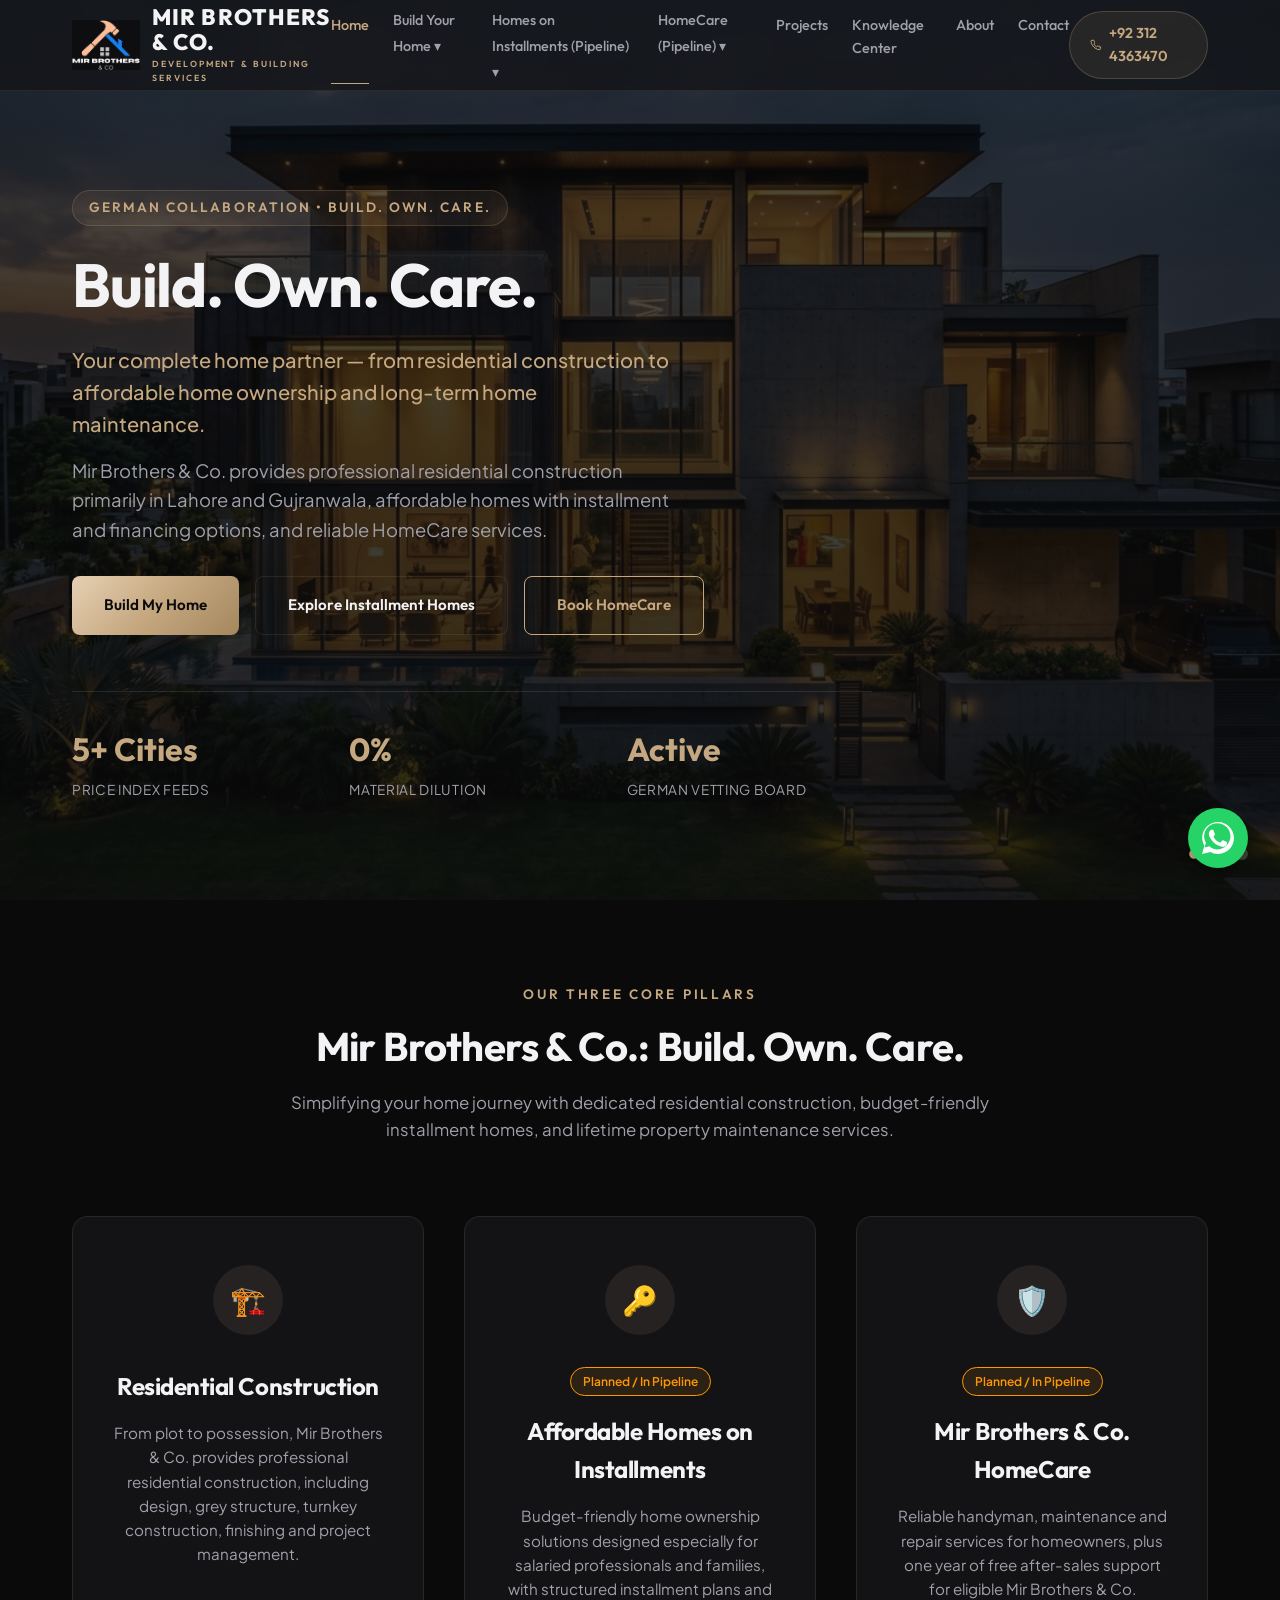
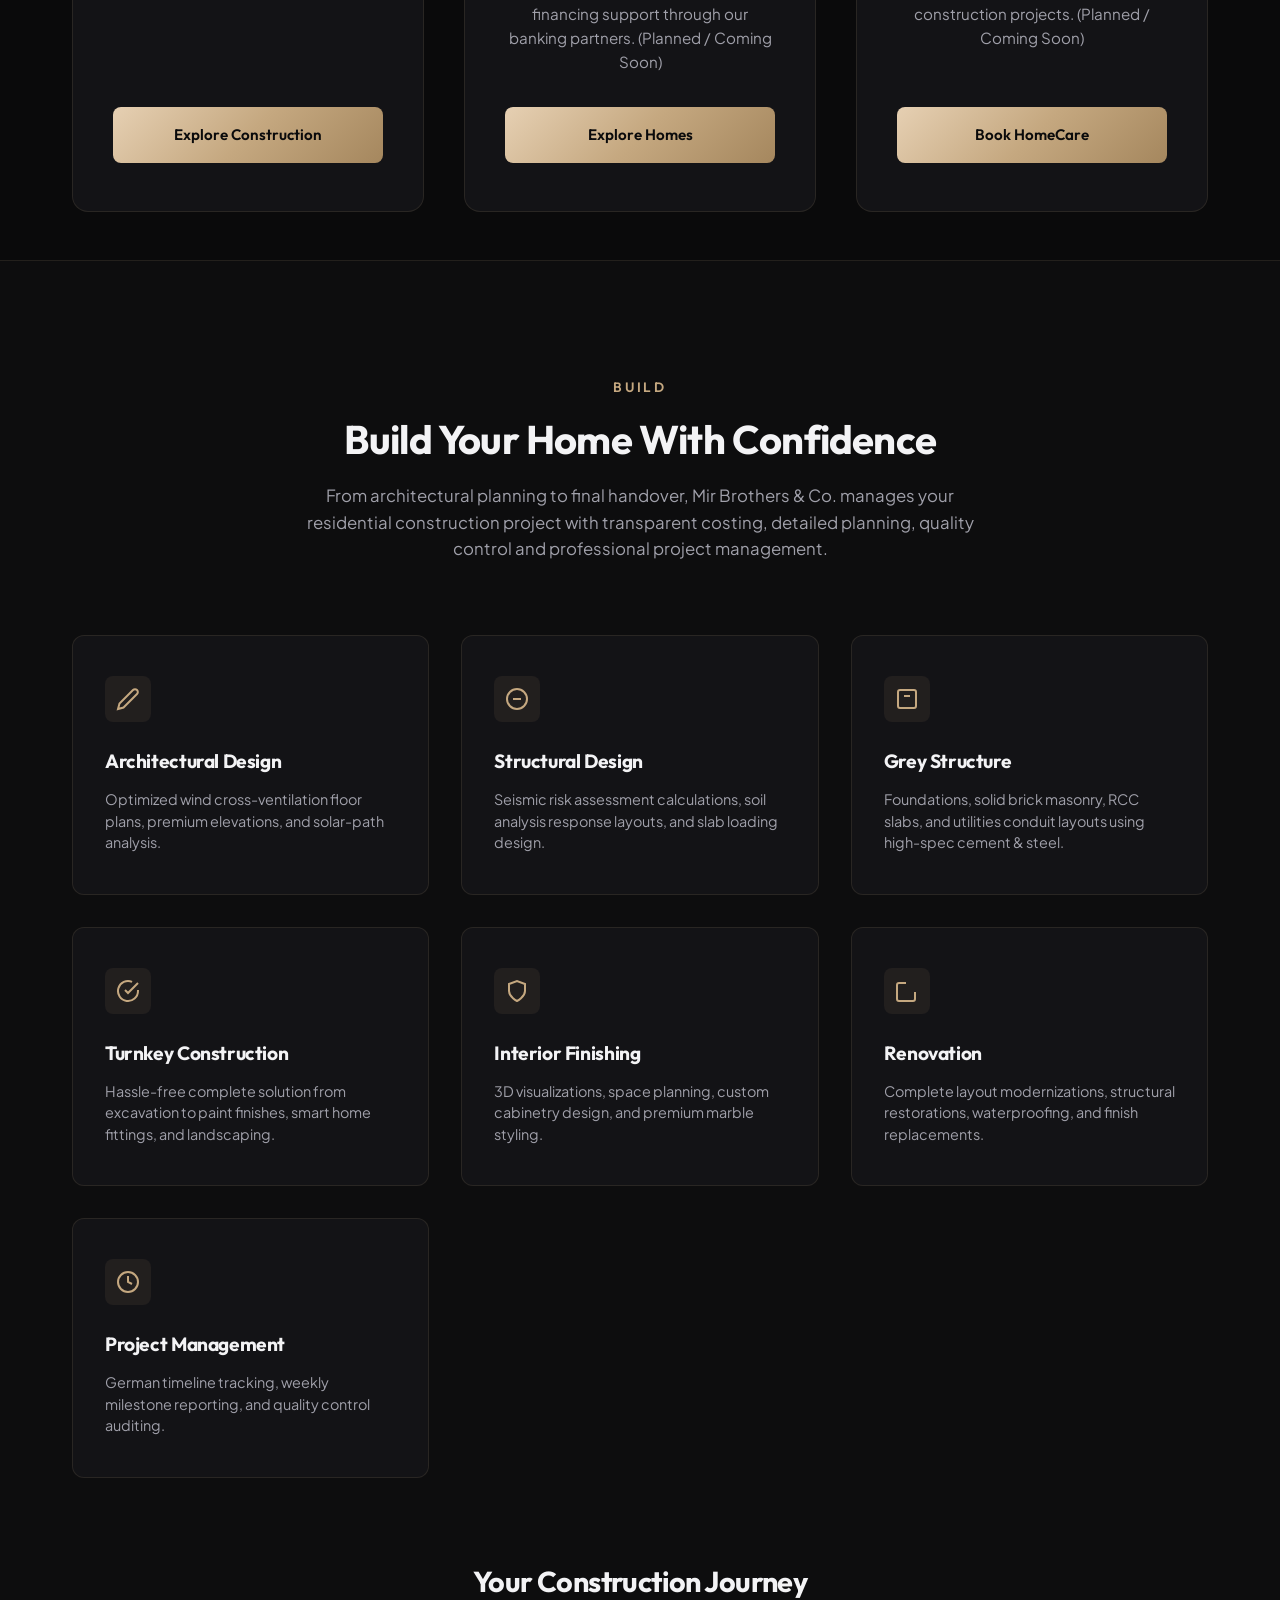
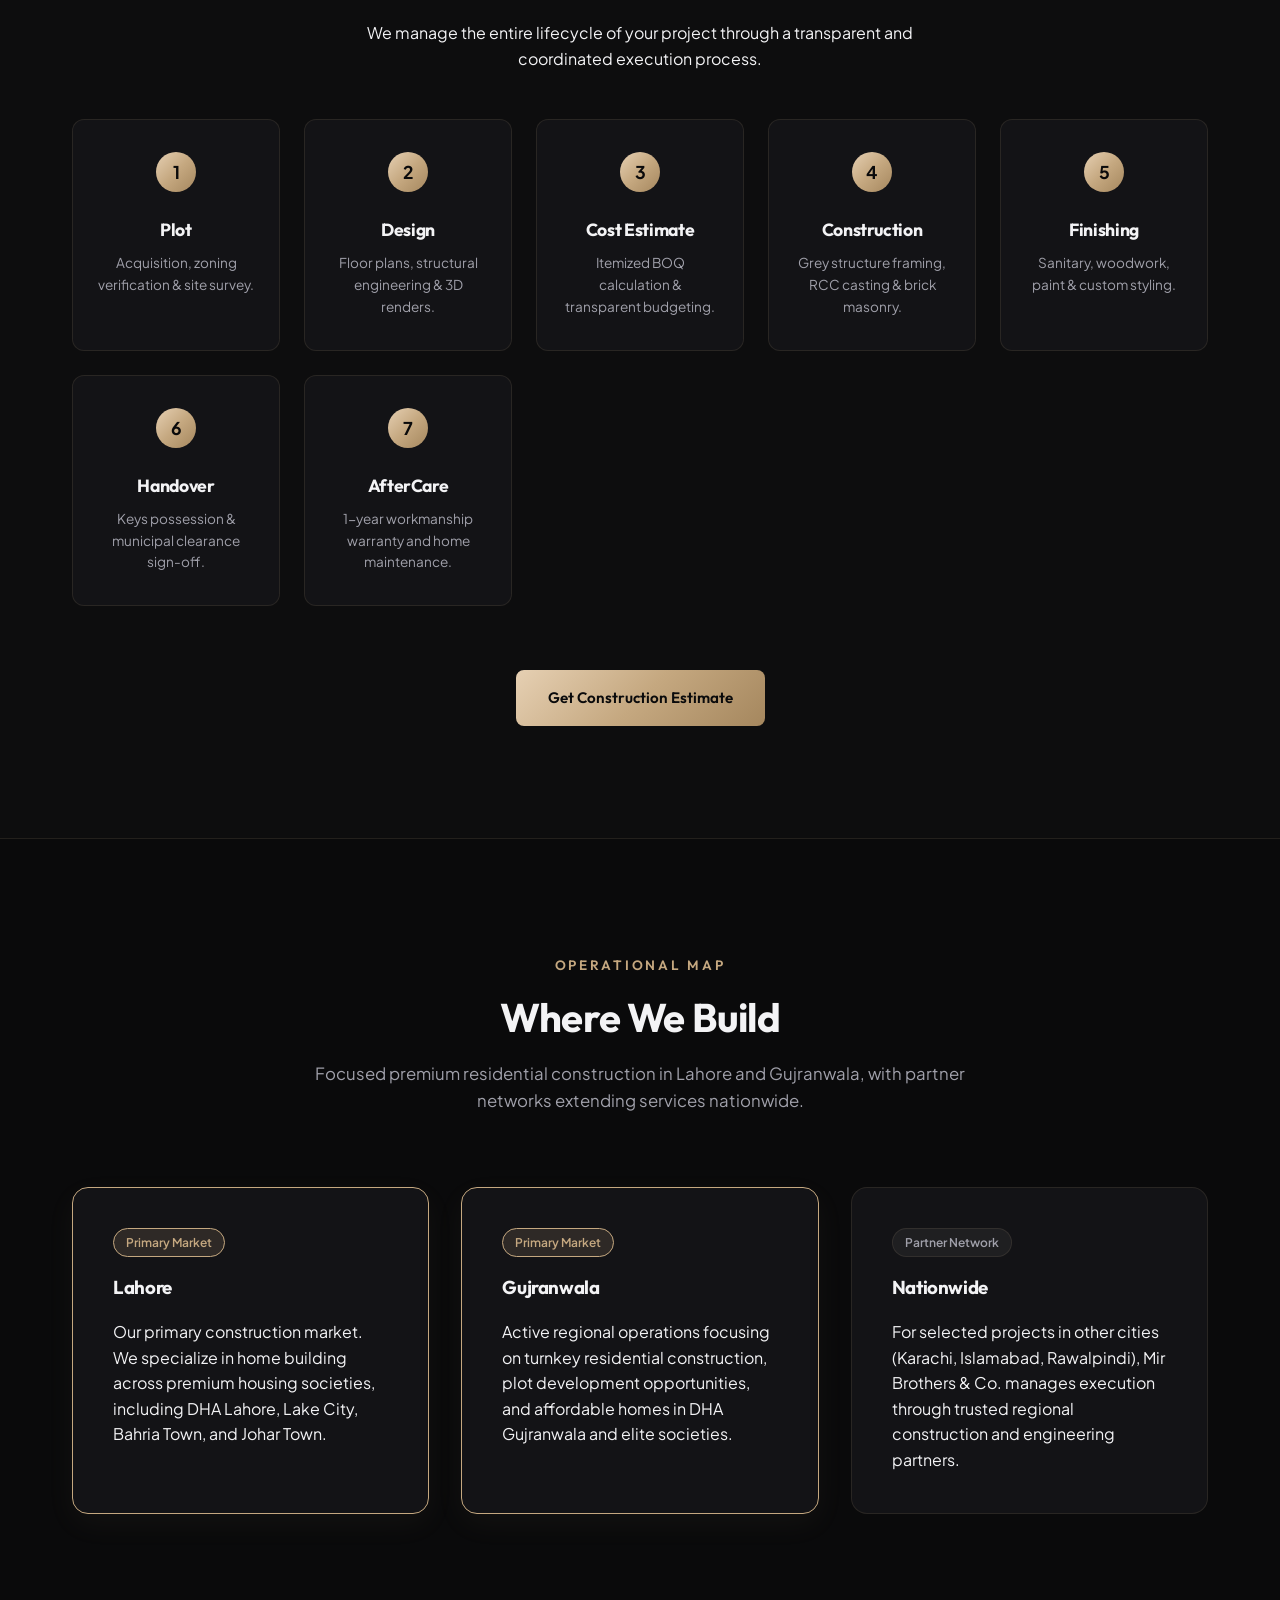
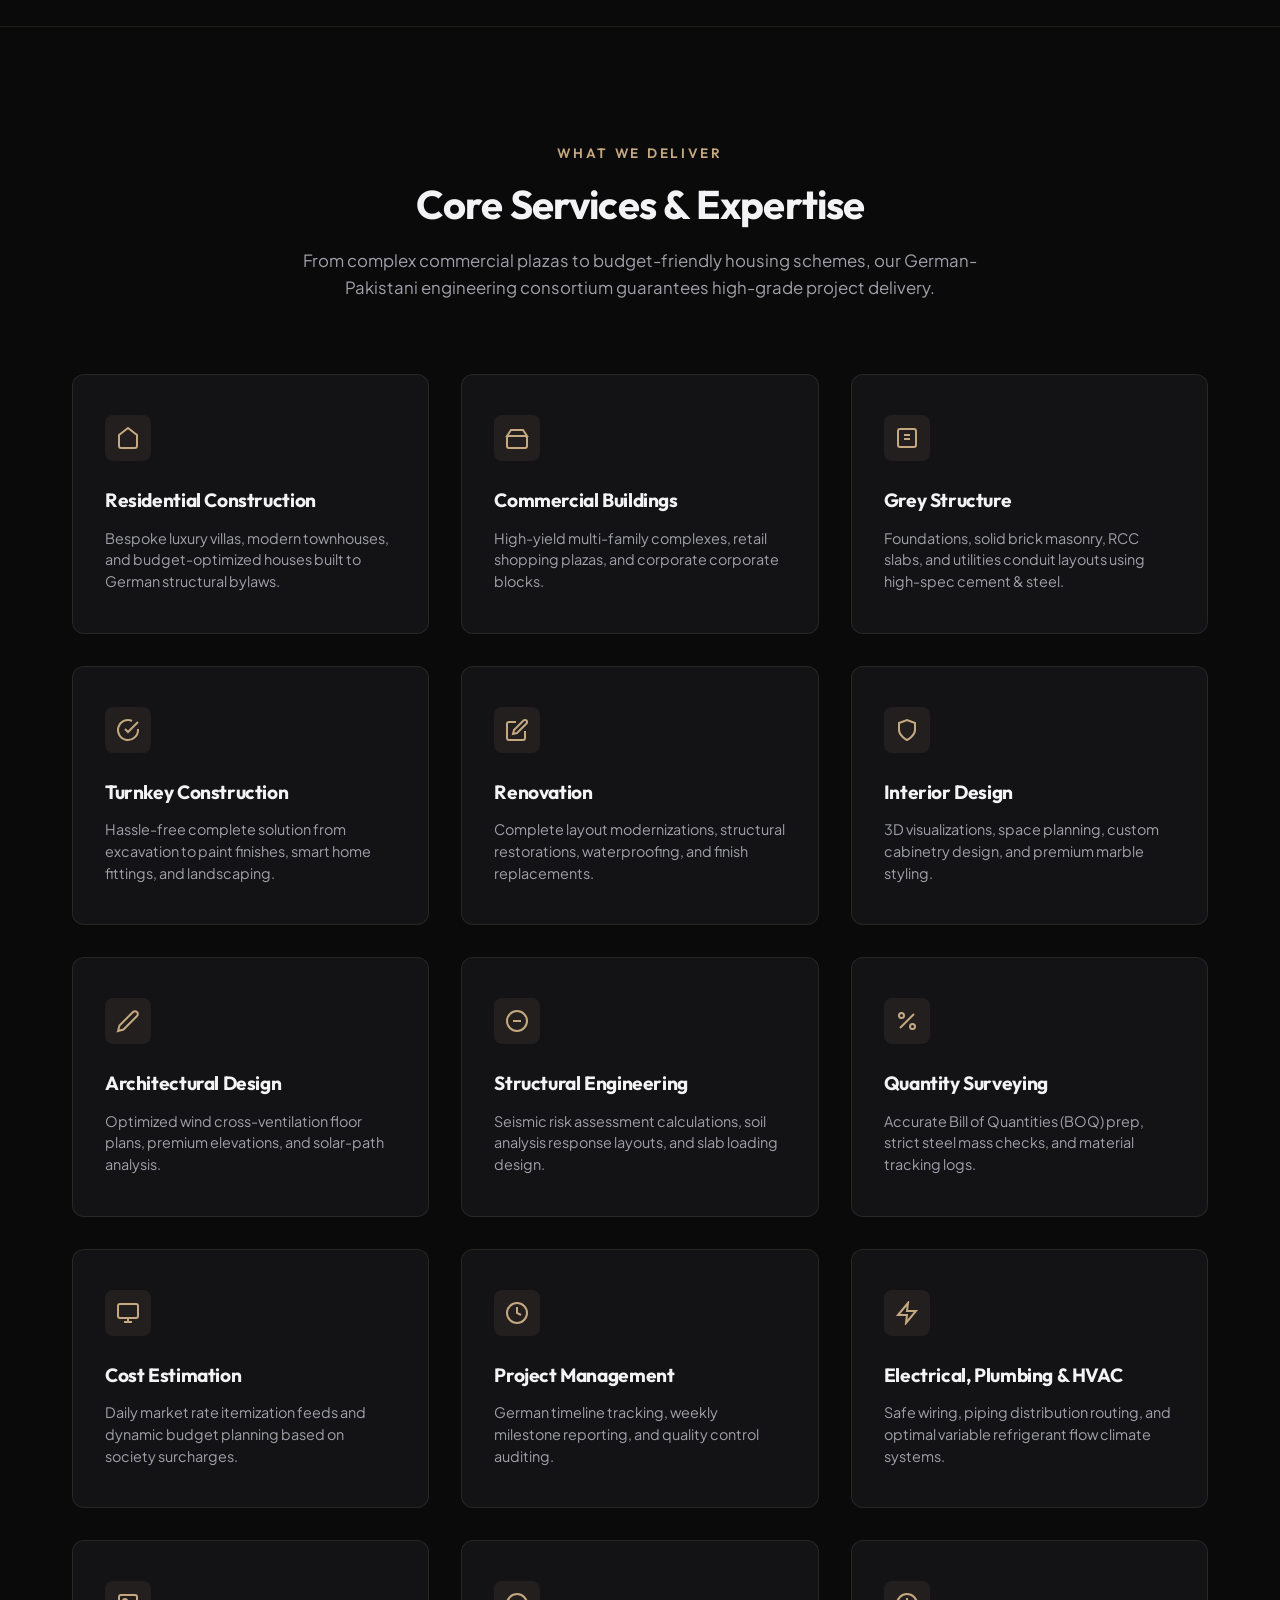
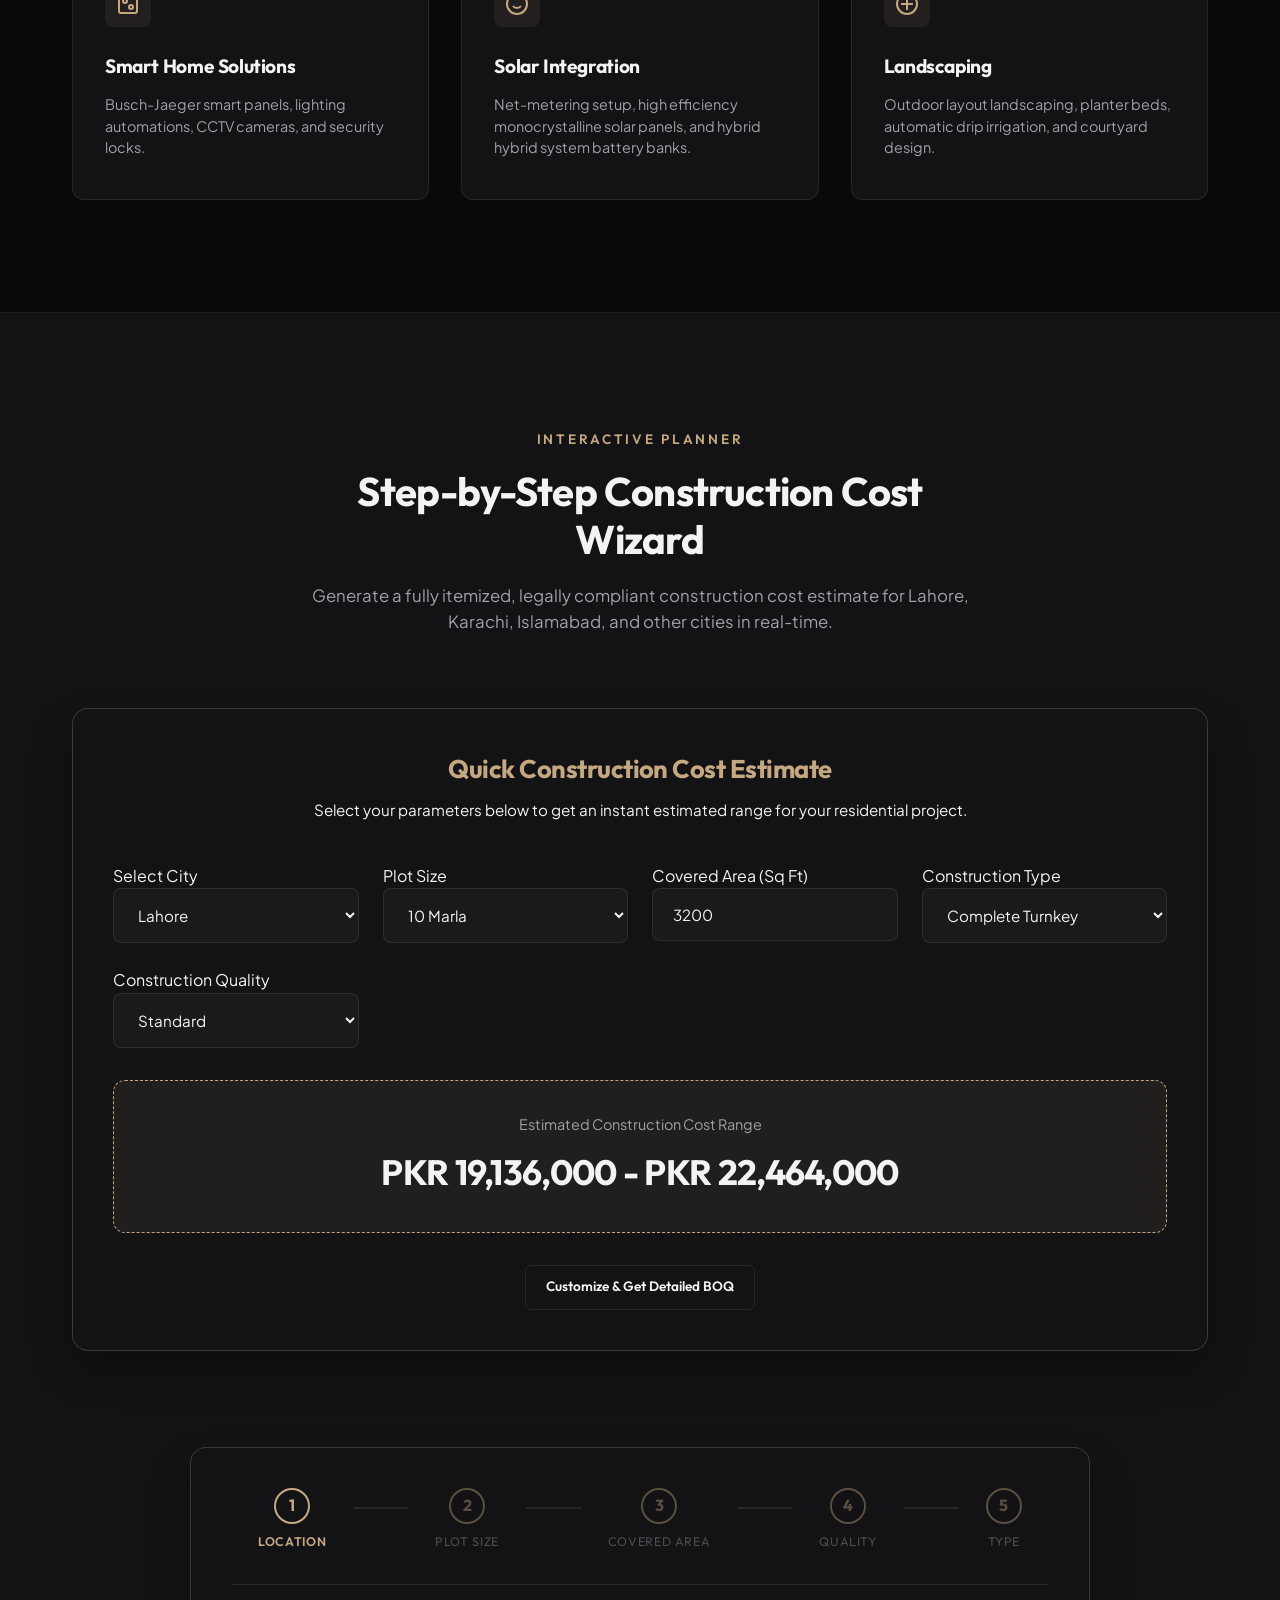
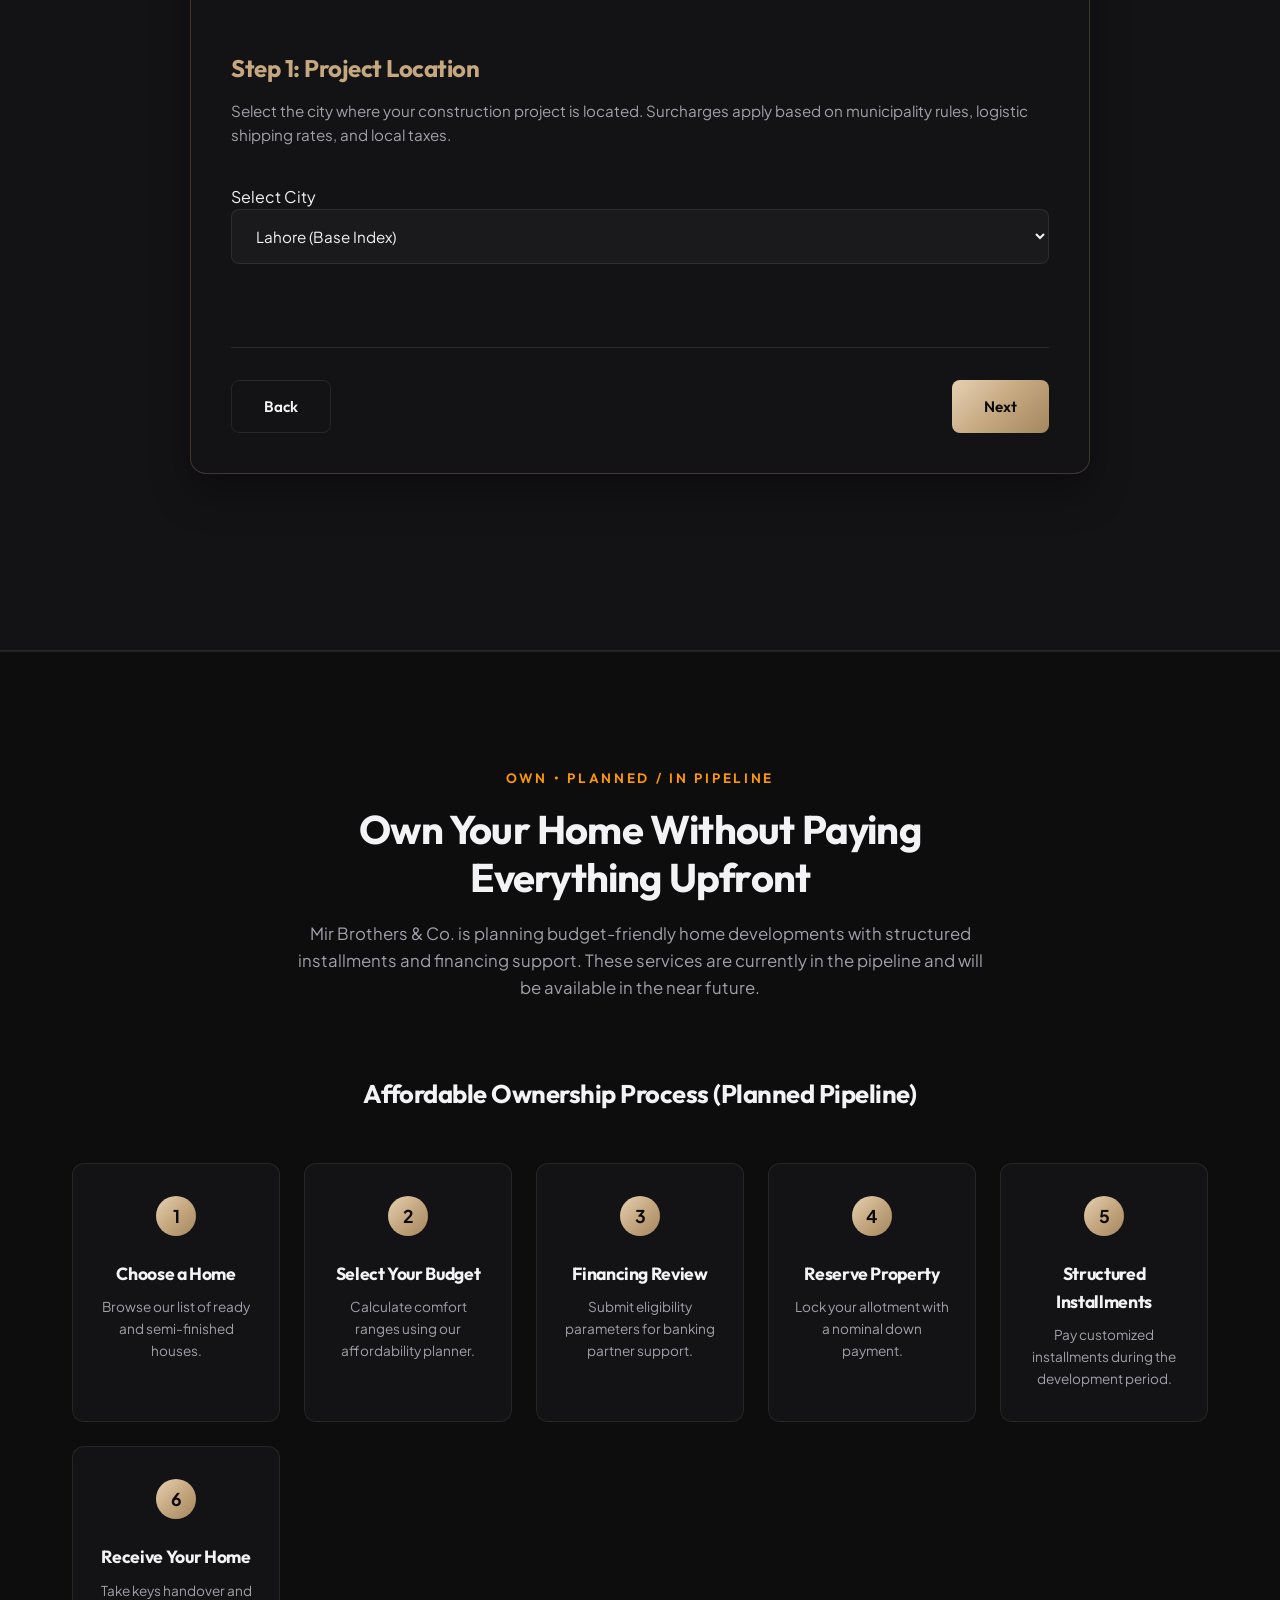
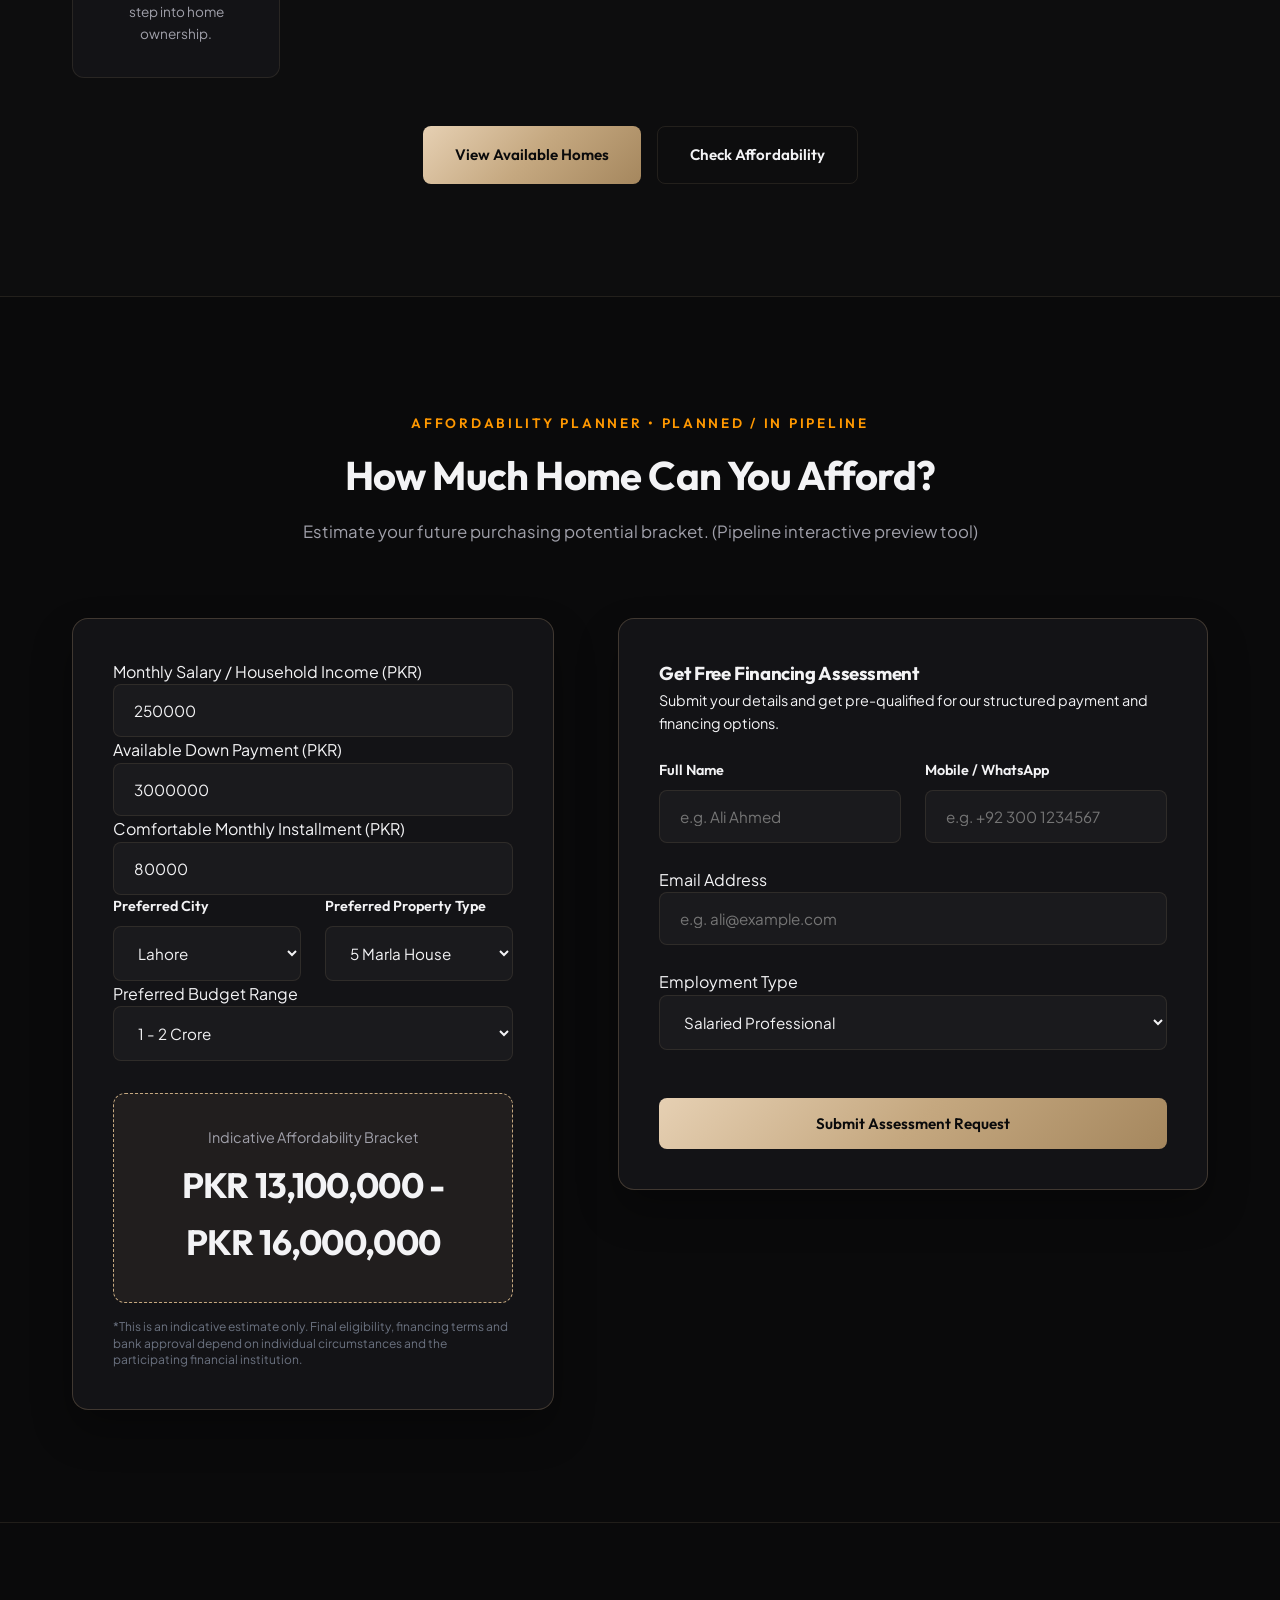
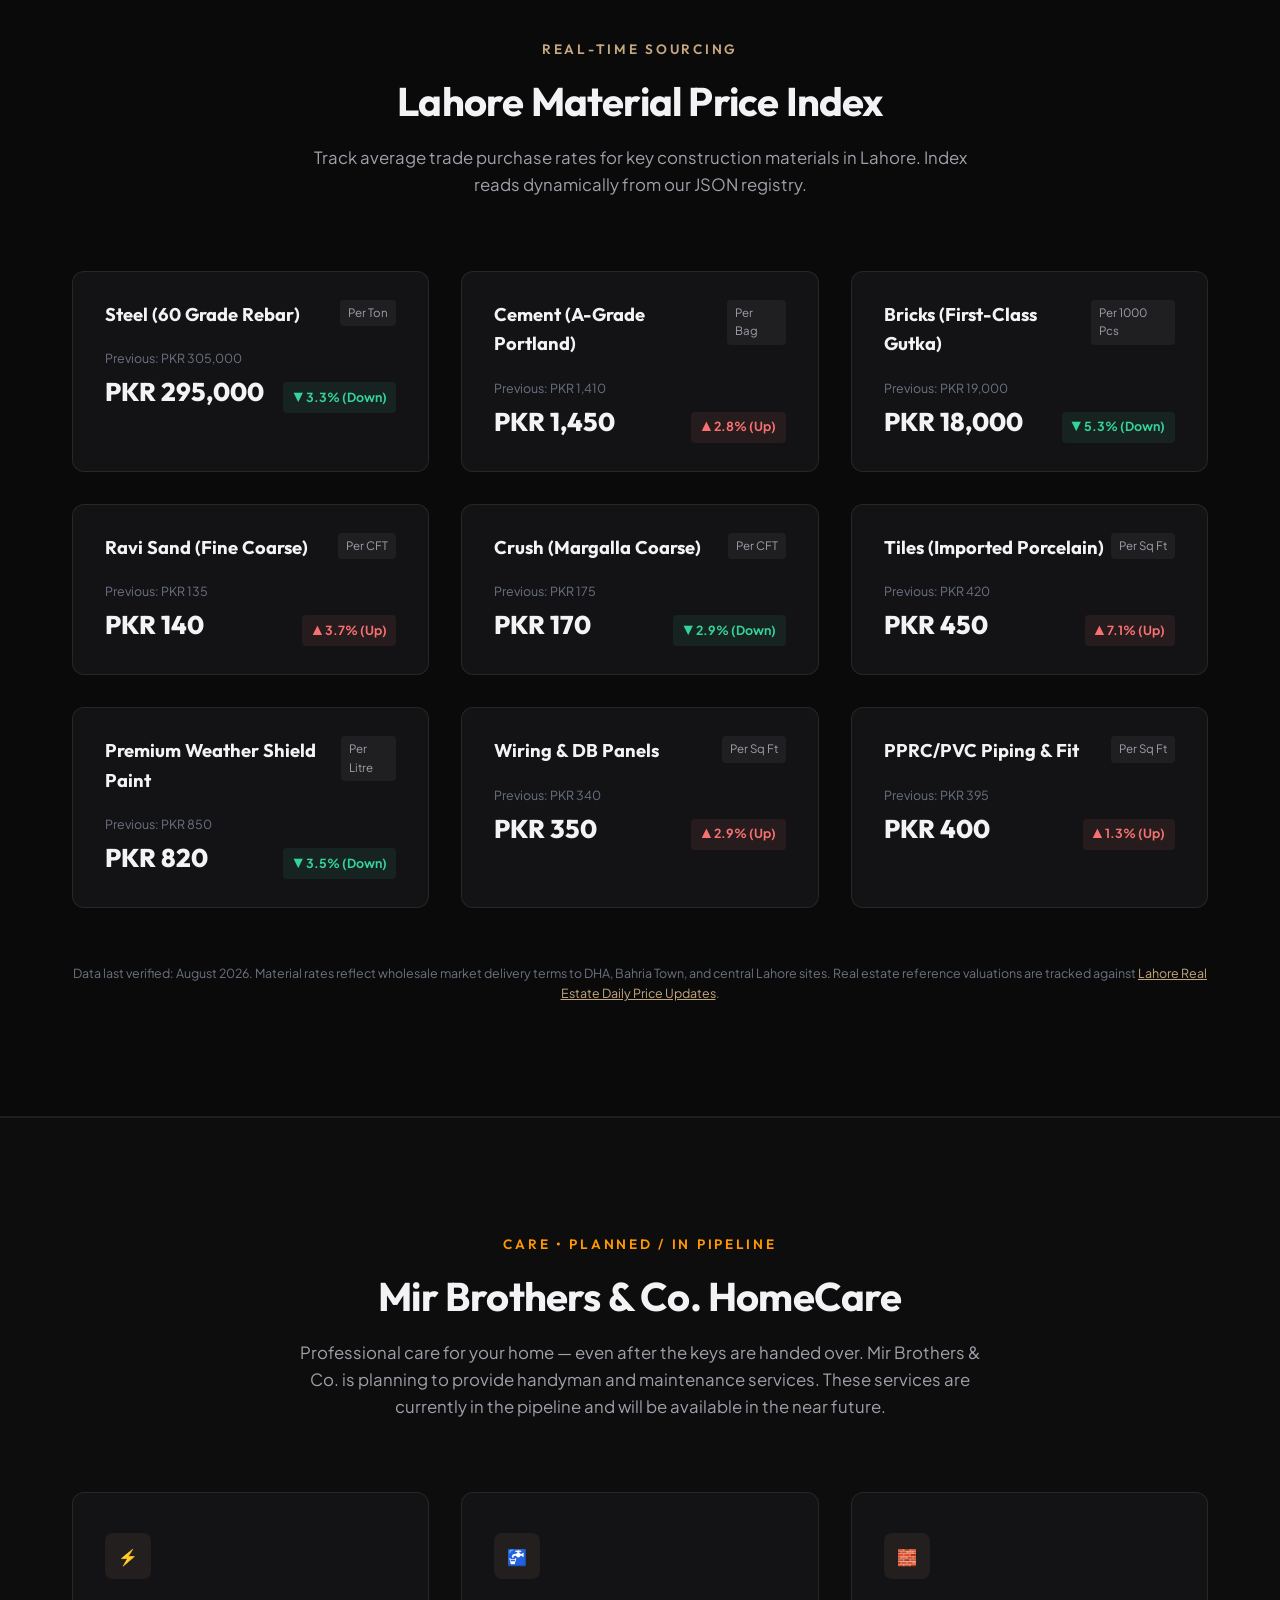
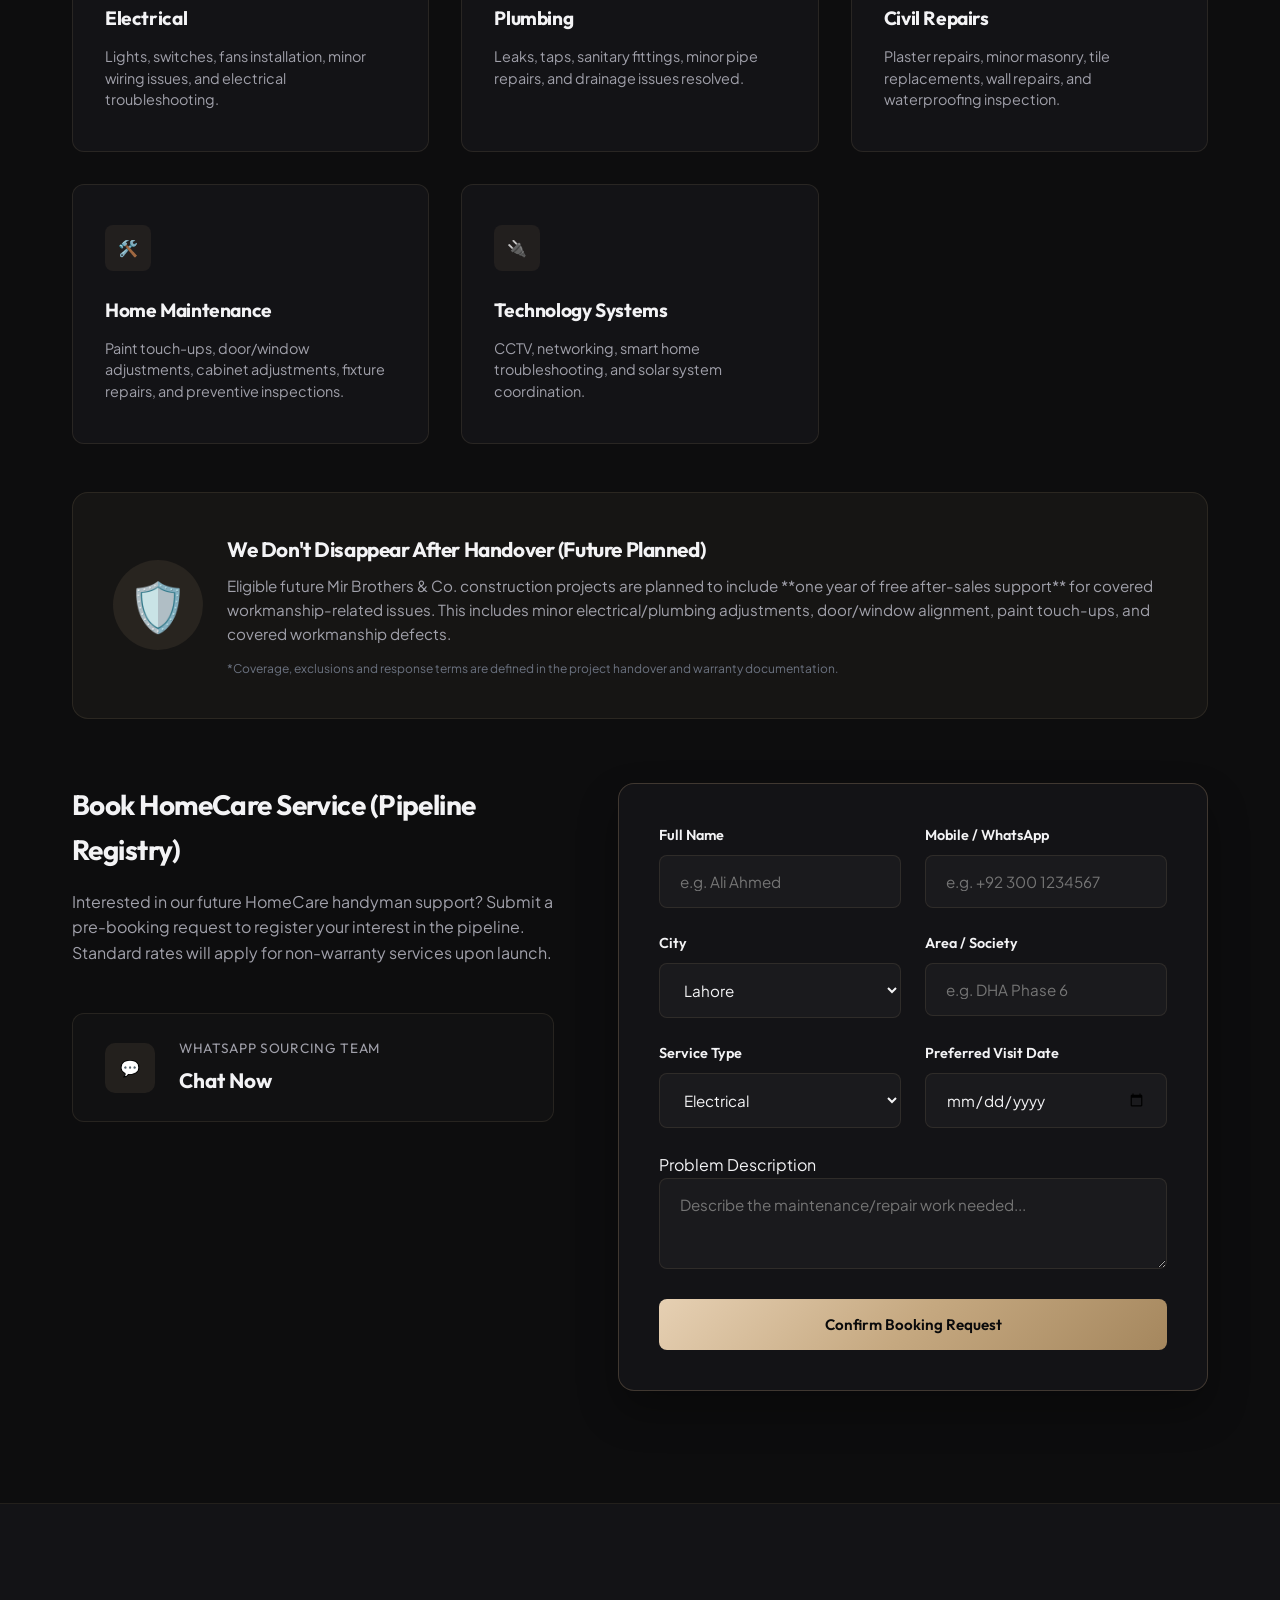
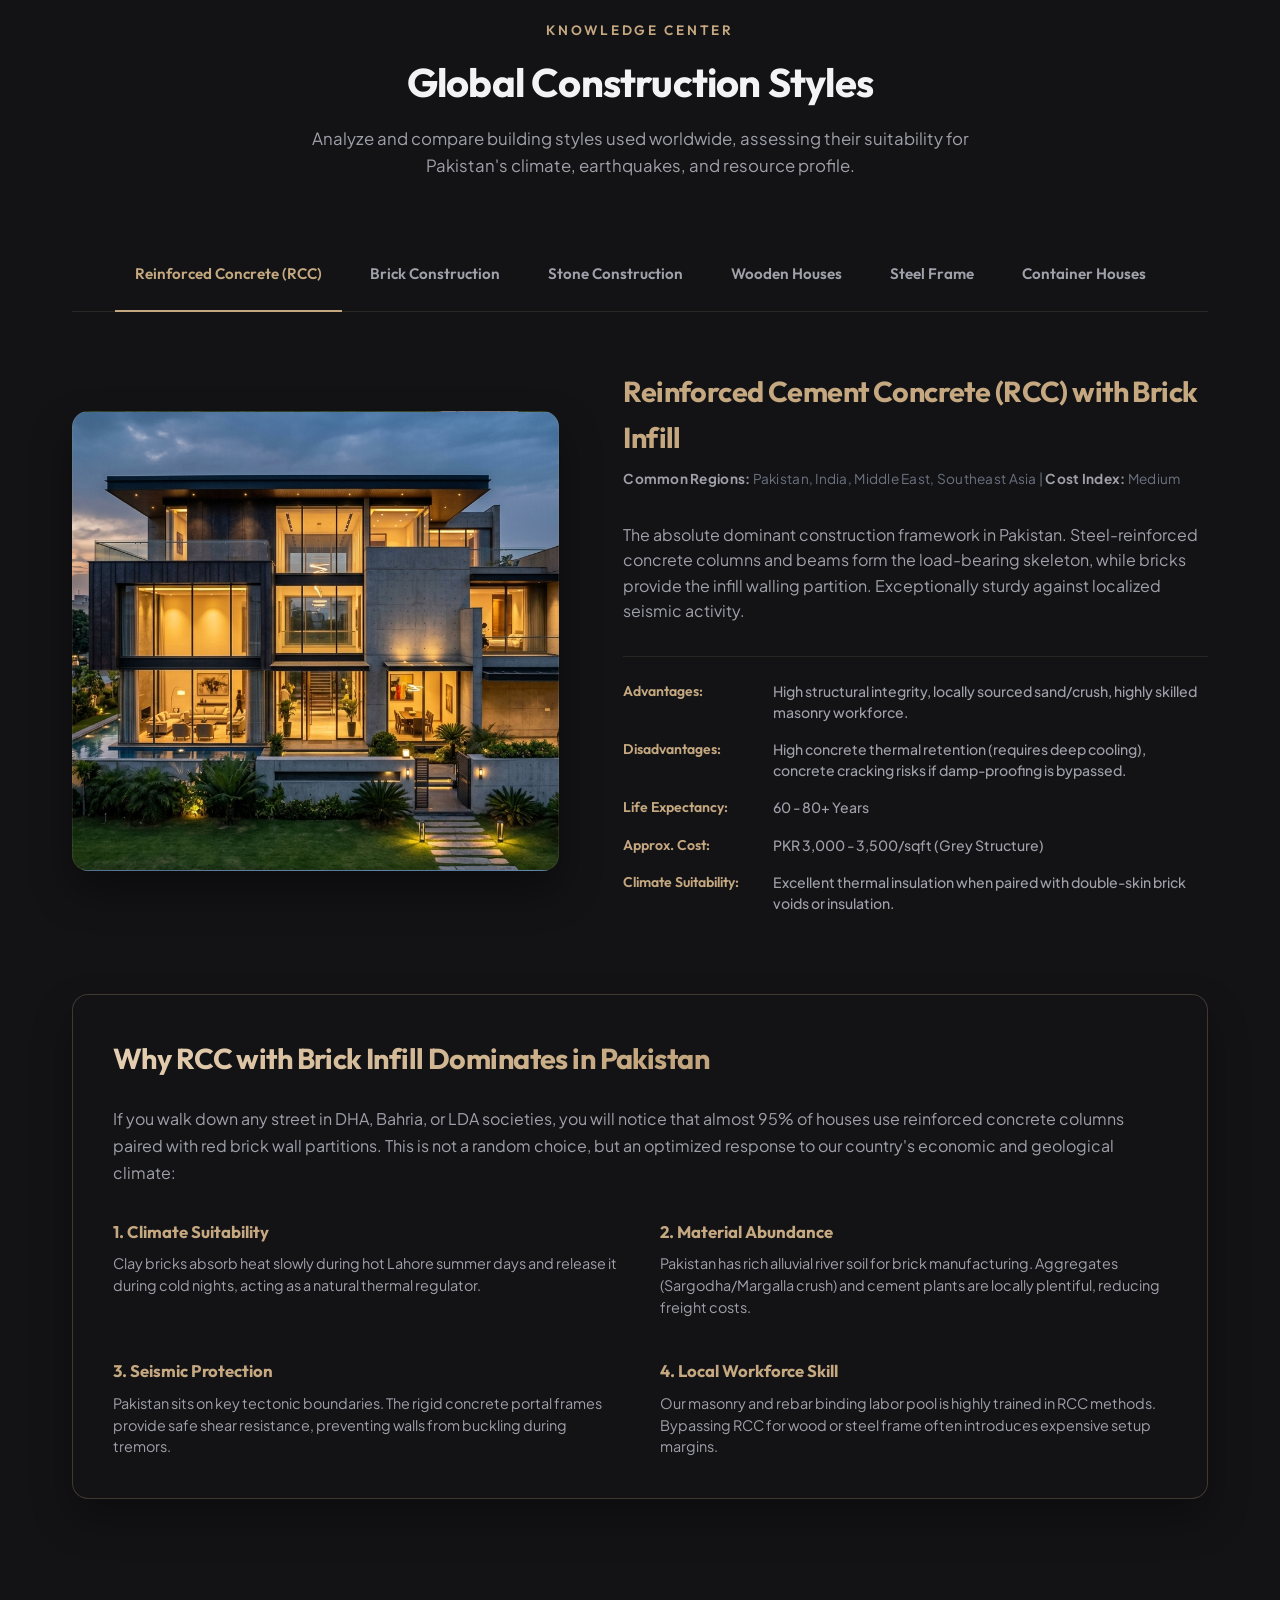
==== commit 3d952b0a: "Crop empty margins from logo image asset and increase rendering height to 50px for optimized header " ====
--- a/index.html
+++ b/index.html
@@ -18,7 +18,7 @@
     <header class="main-header no-print">
         <div class="container header-container">
             <a href="#" class="logo-container" style="display: flex; flex-direction: row; align-items: center; gap: 0.75rem; text-decoration: none;">
-                <img src="MirBrothers_Logo.png" alt="Mir Brothers & Co. Logo" style="height: 40px; width: auto; object-fit: contain; filter: invert(1); mix-blend-mode: screen; display: block;">
+                <img src="MirBrothers_Logo.png" alt="Mir Brothers & Co. Logo" style="height: 50px; width: auto; object-fit: contain; filter: invert(1); mix-blend-mode: screen; display: block;">
                 <div style="display: flex; flex-direction: column;">
                     <span class="logo-title" style="line-height: 1.1; font-weight: 800; font-size: 1.4rem; letter-spacing: 0.05em;">MIR BROTHERS & CO.</span>
                     <span class="logo-subtitle" style="font-size: 0.55rem; letter-spacing: 0.22em; color: var(--gold-primary); margin-top: 2px;">DEVELOPMENT & BUILDING SERVICES</span>
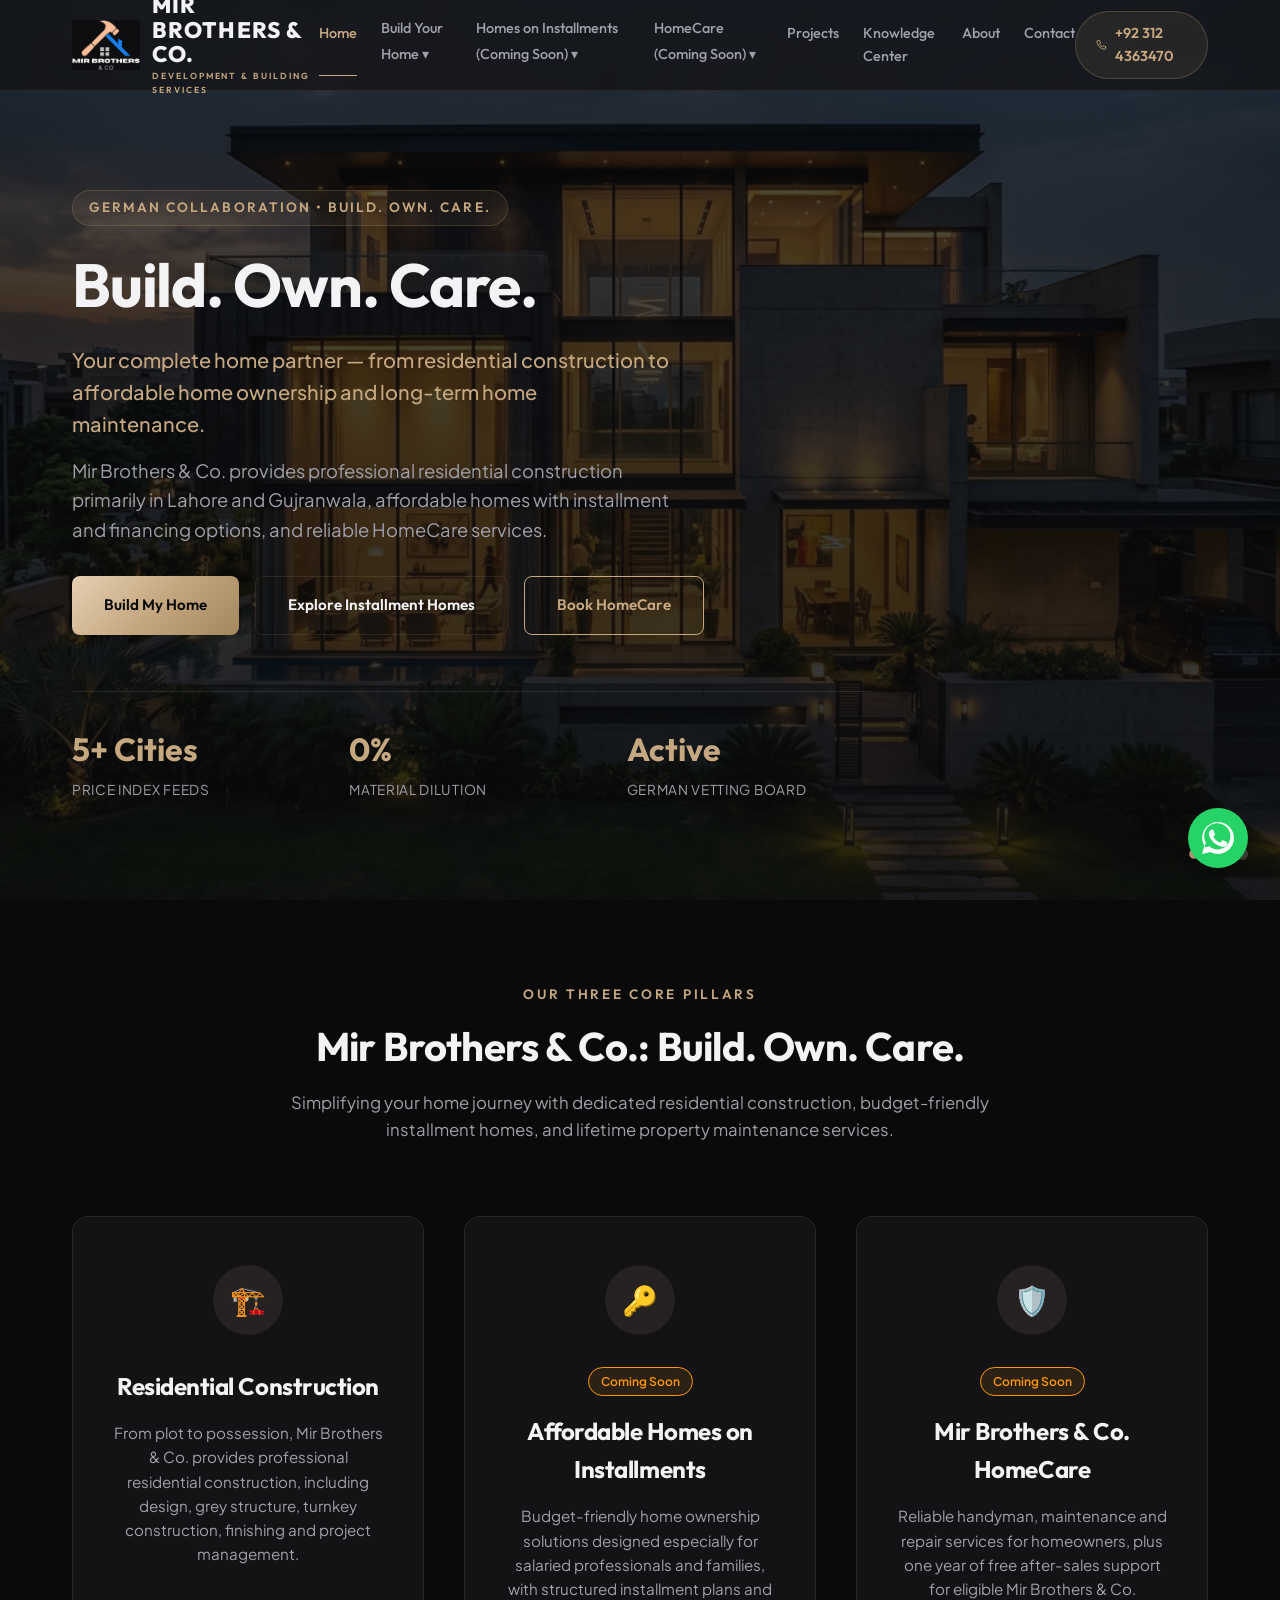
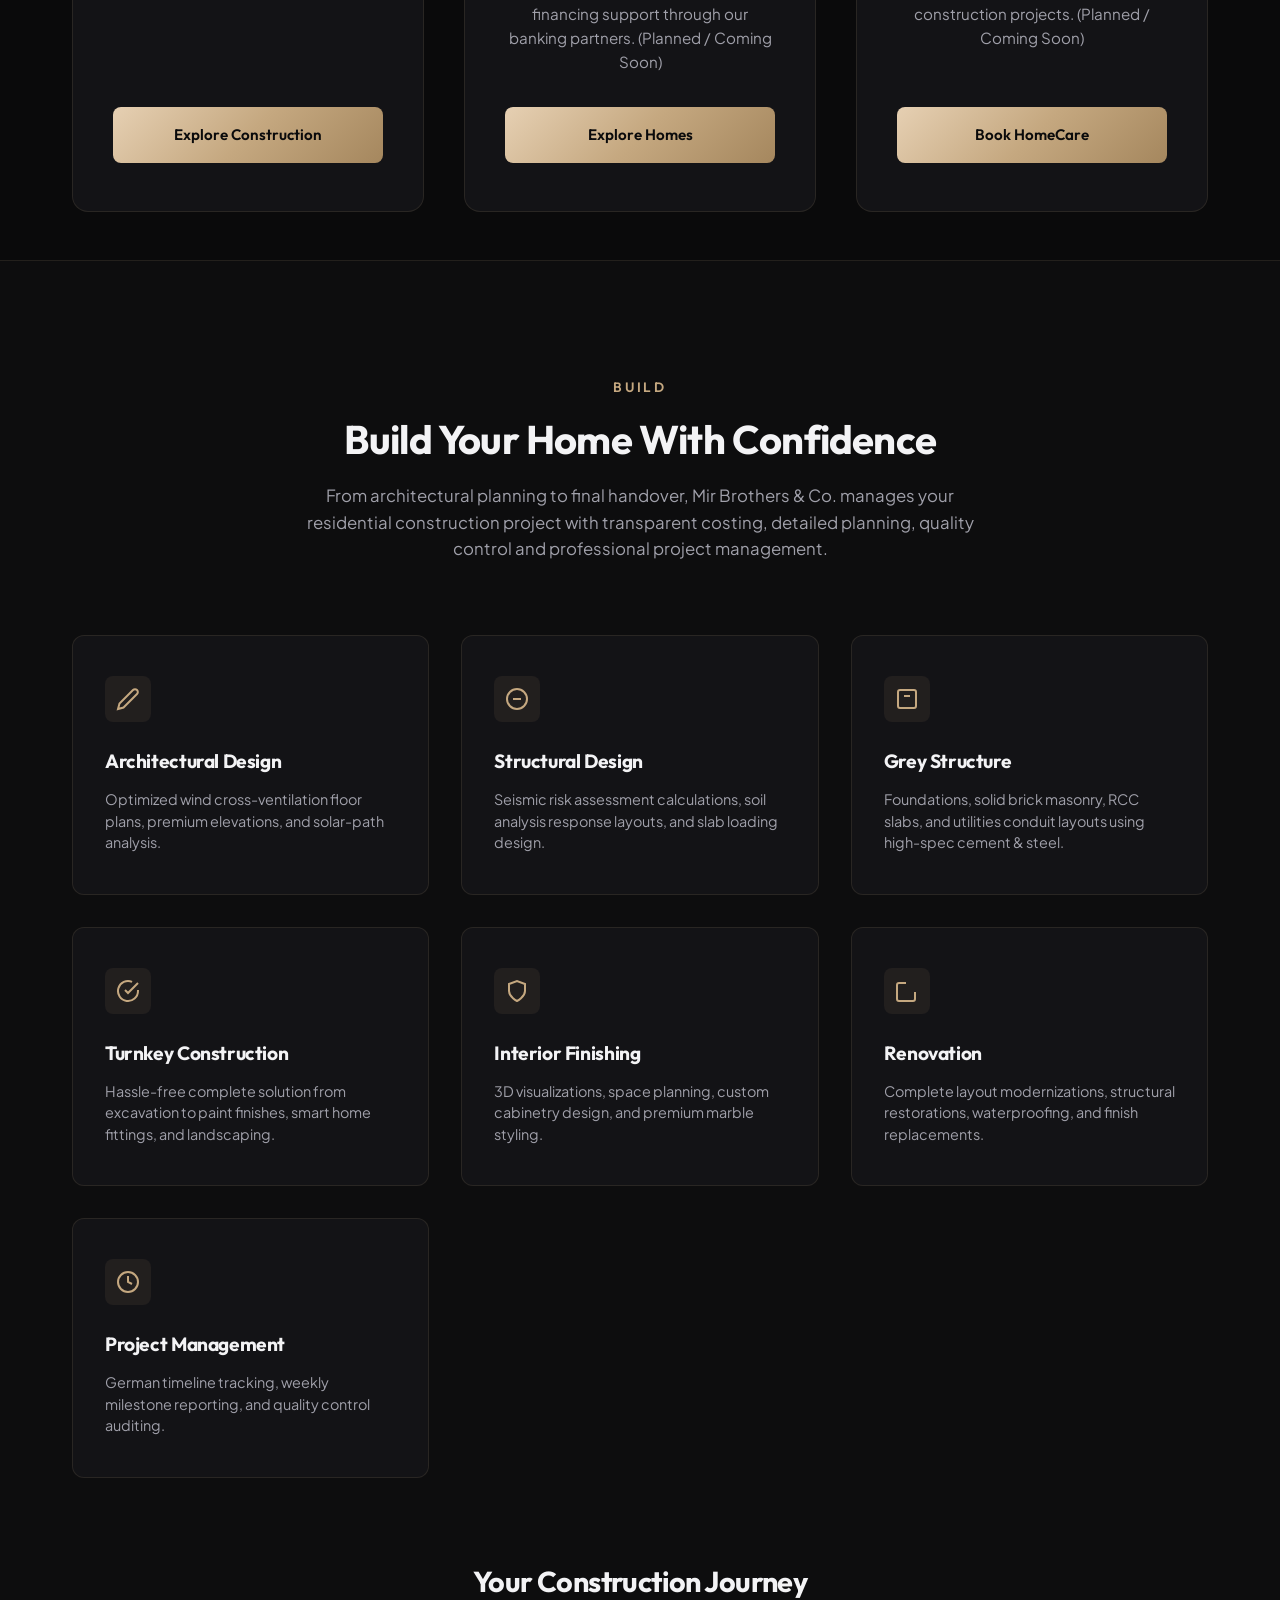
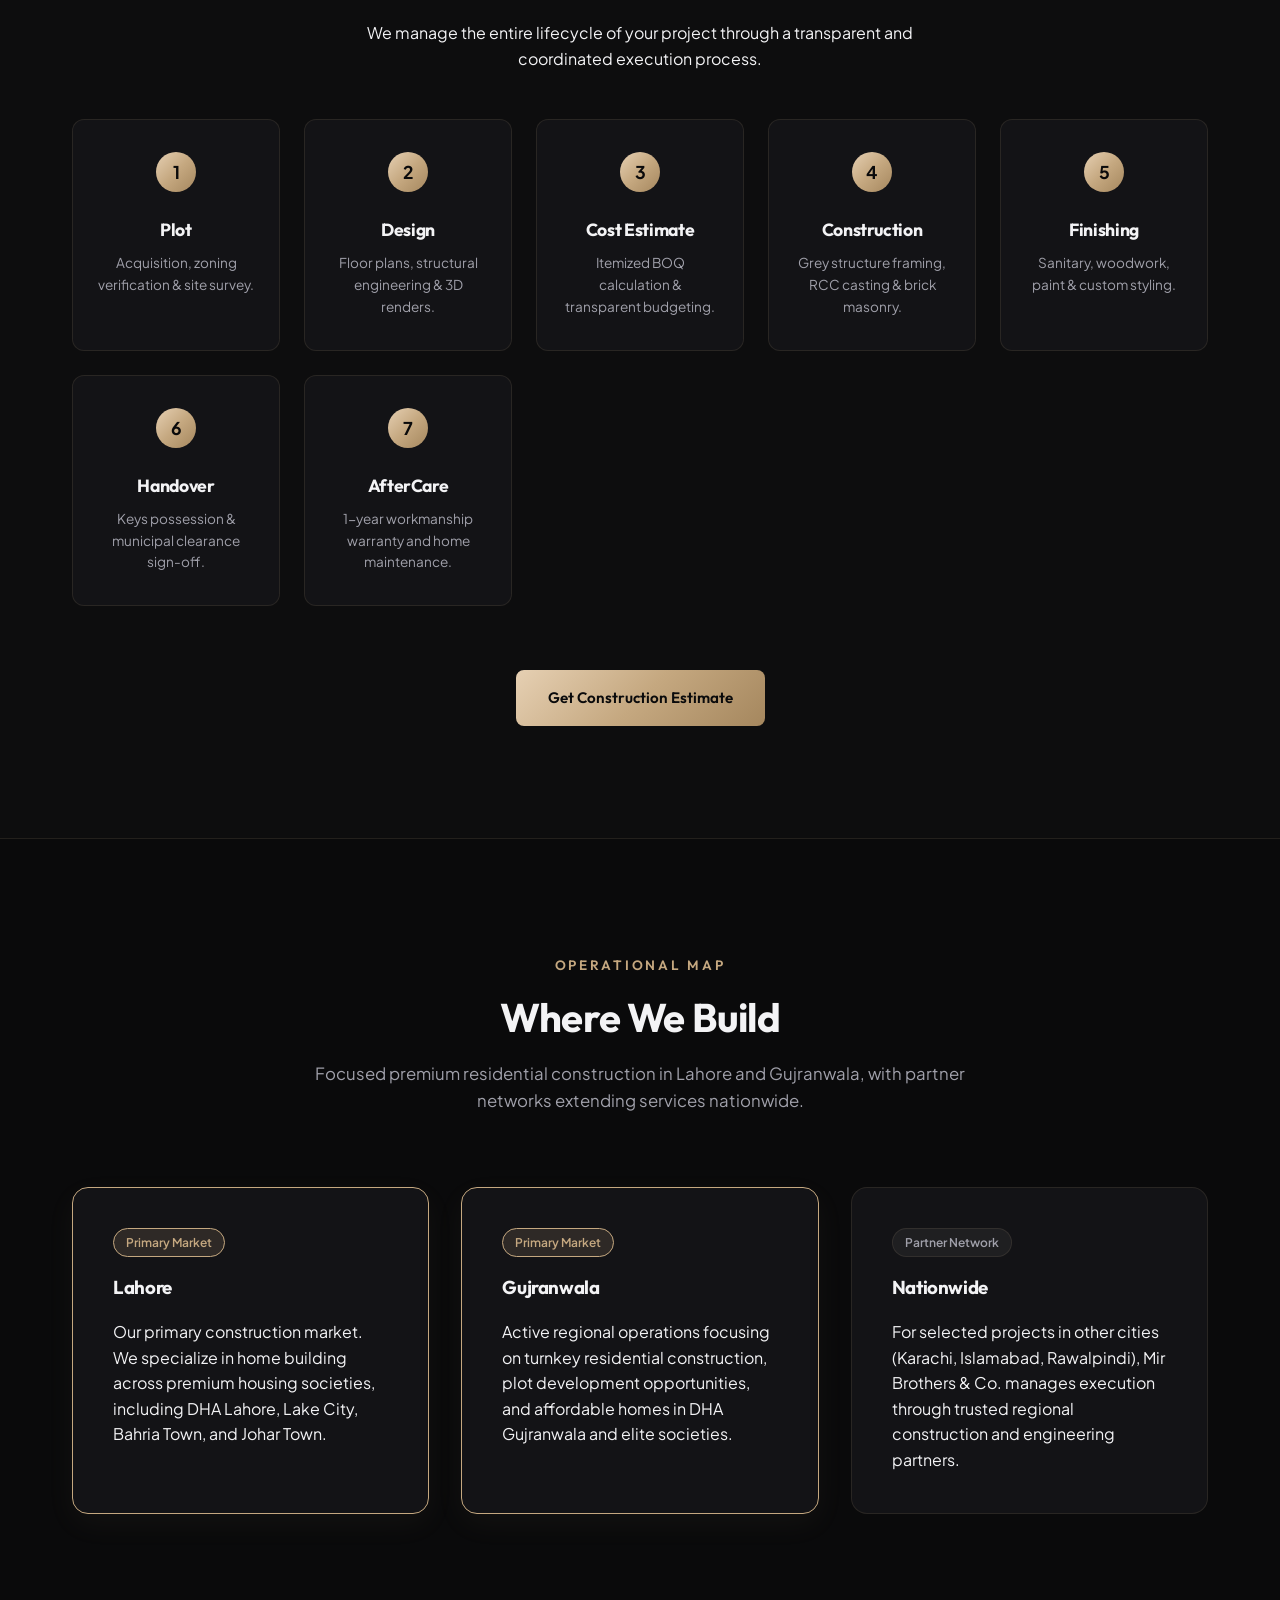
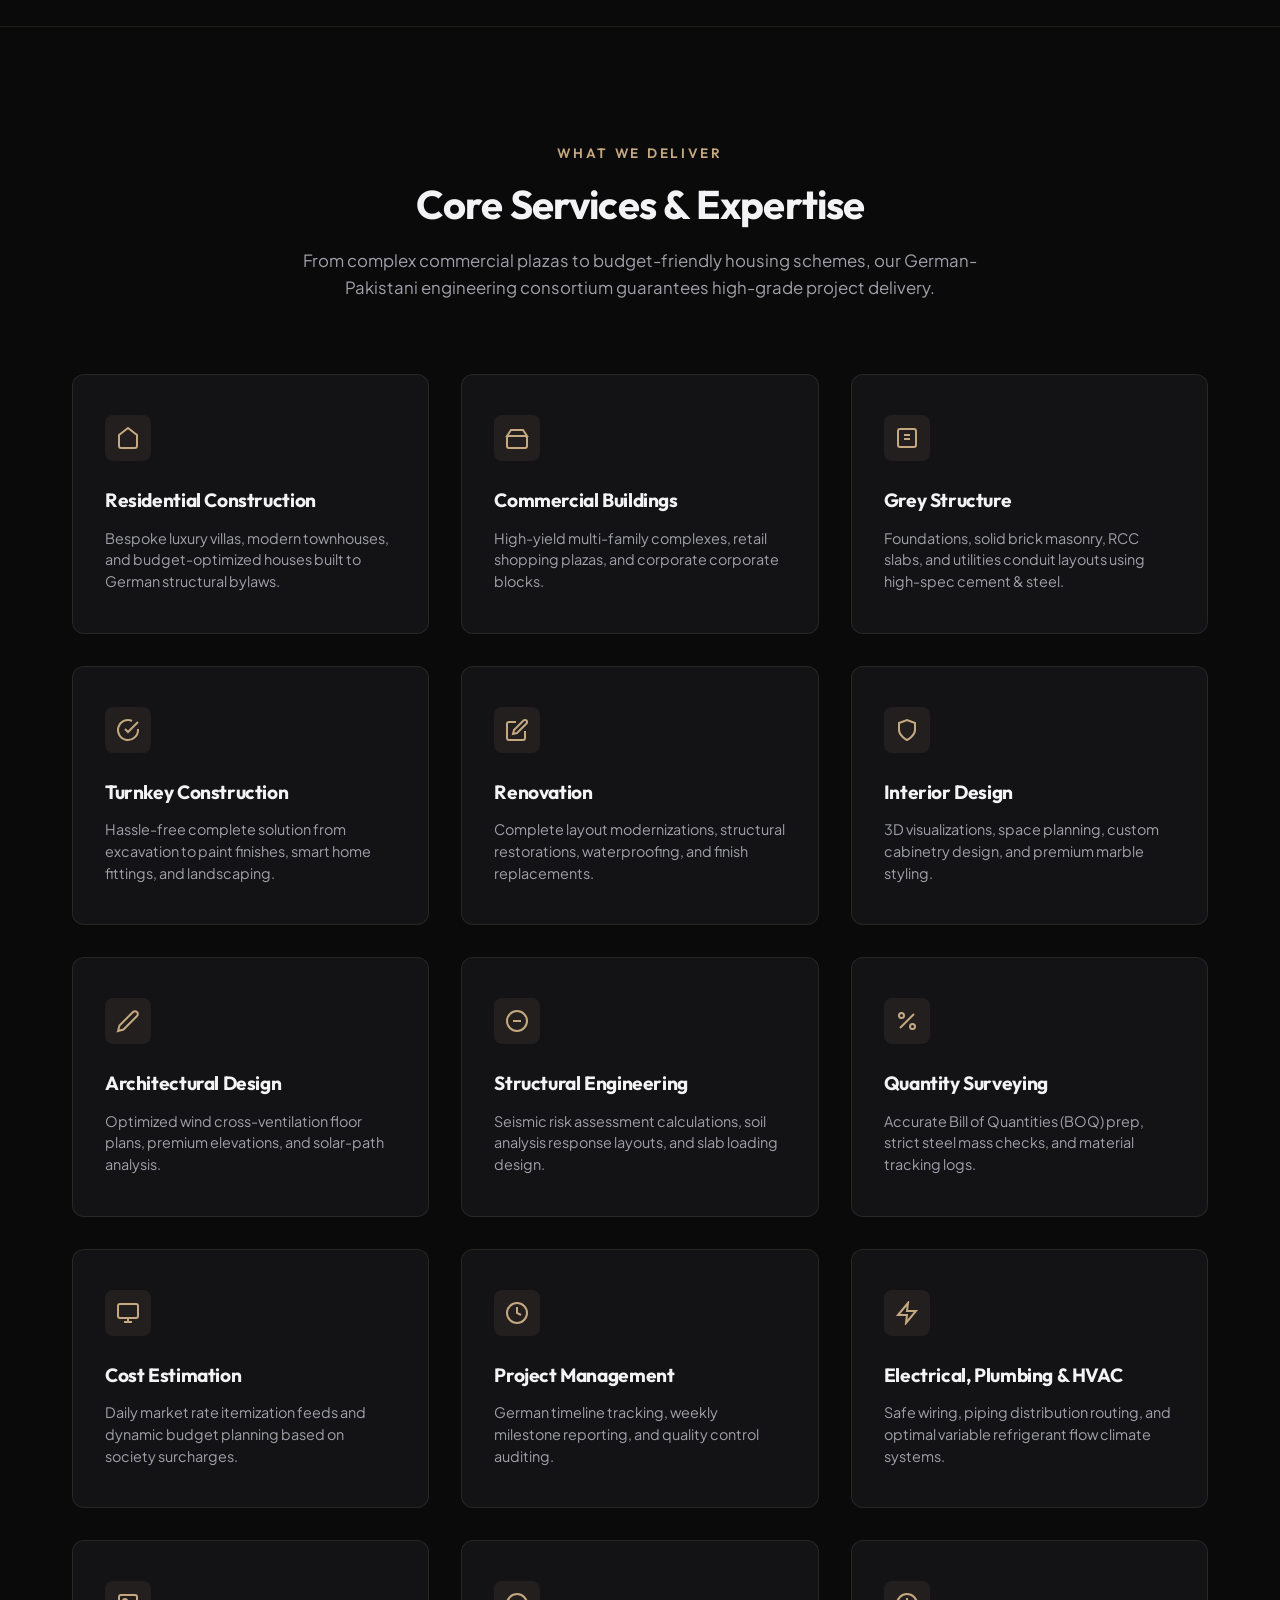
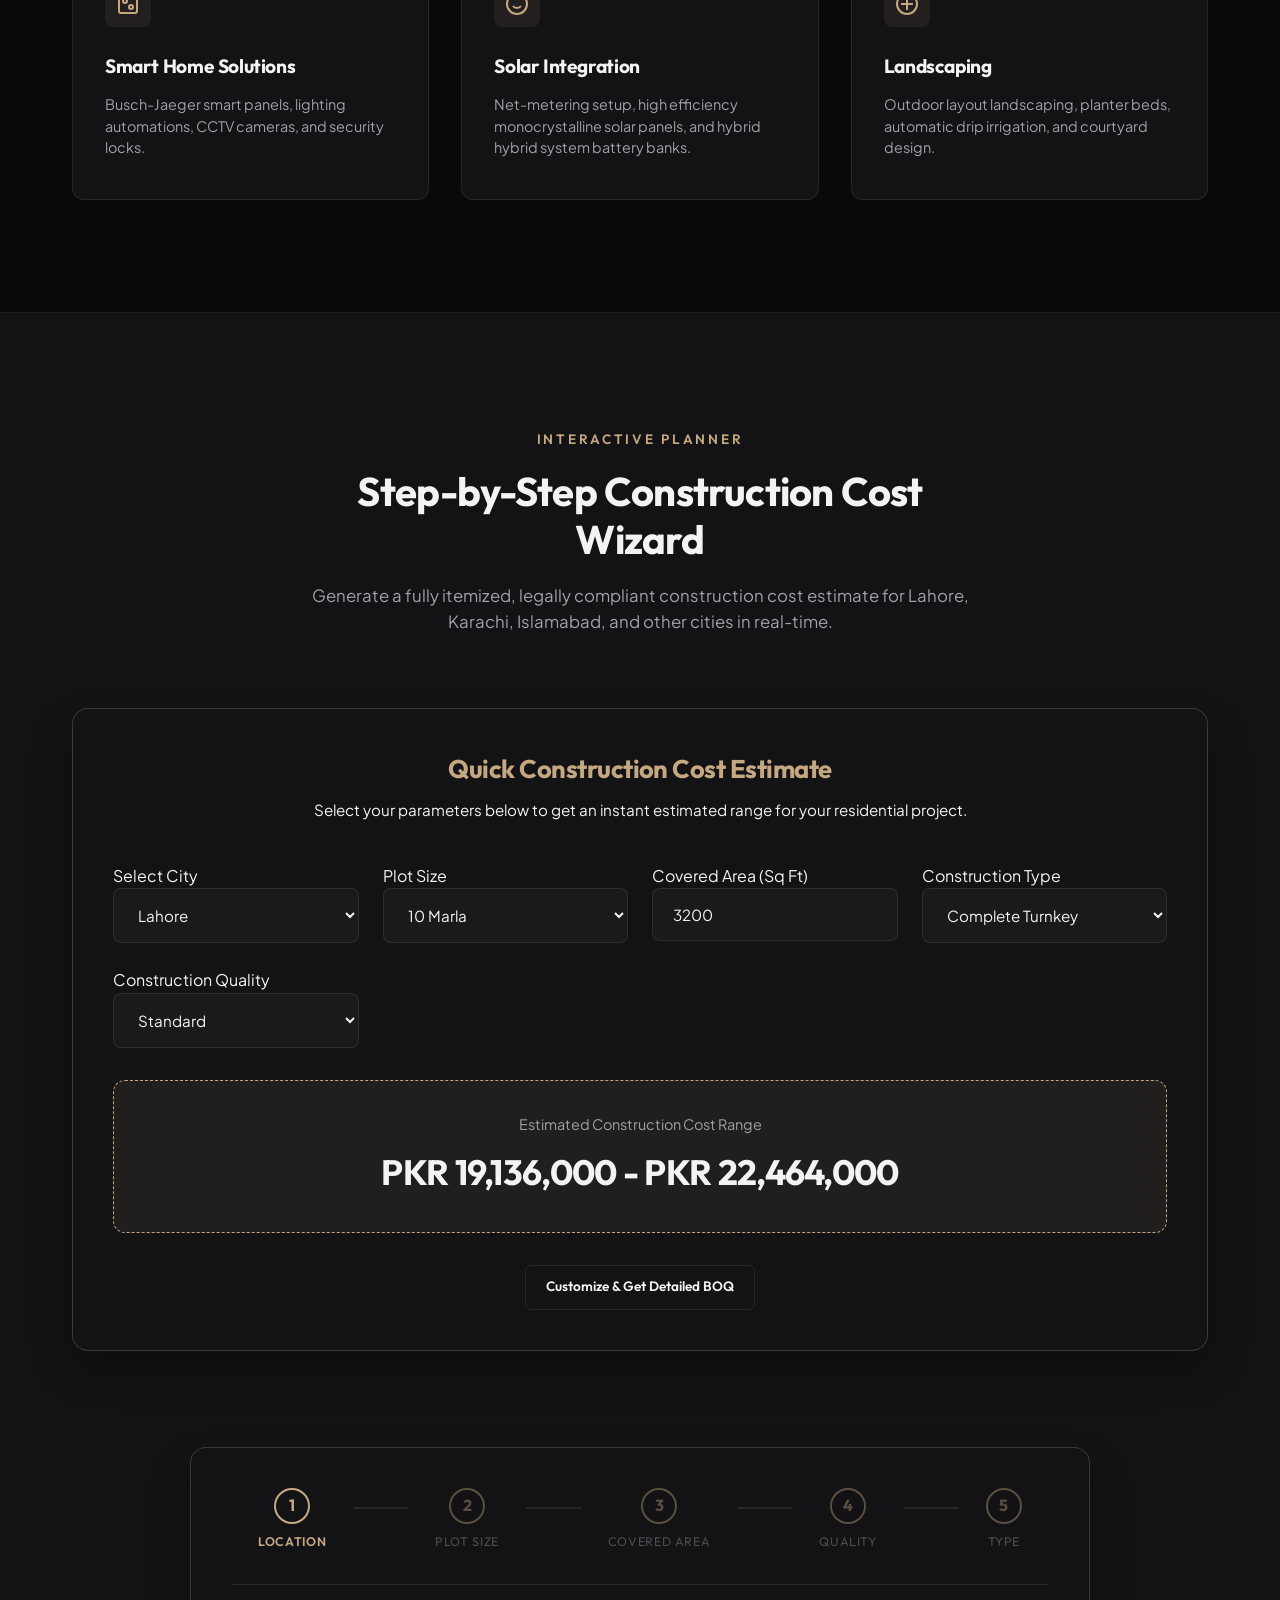
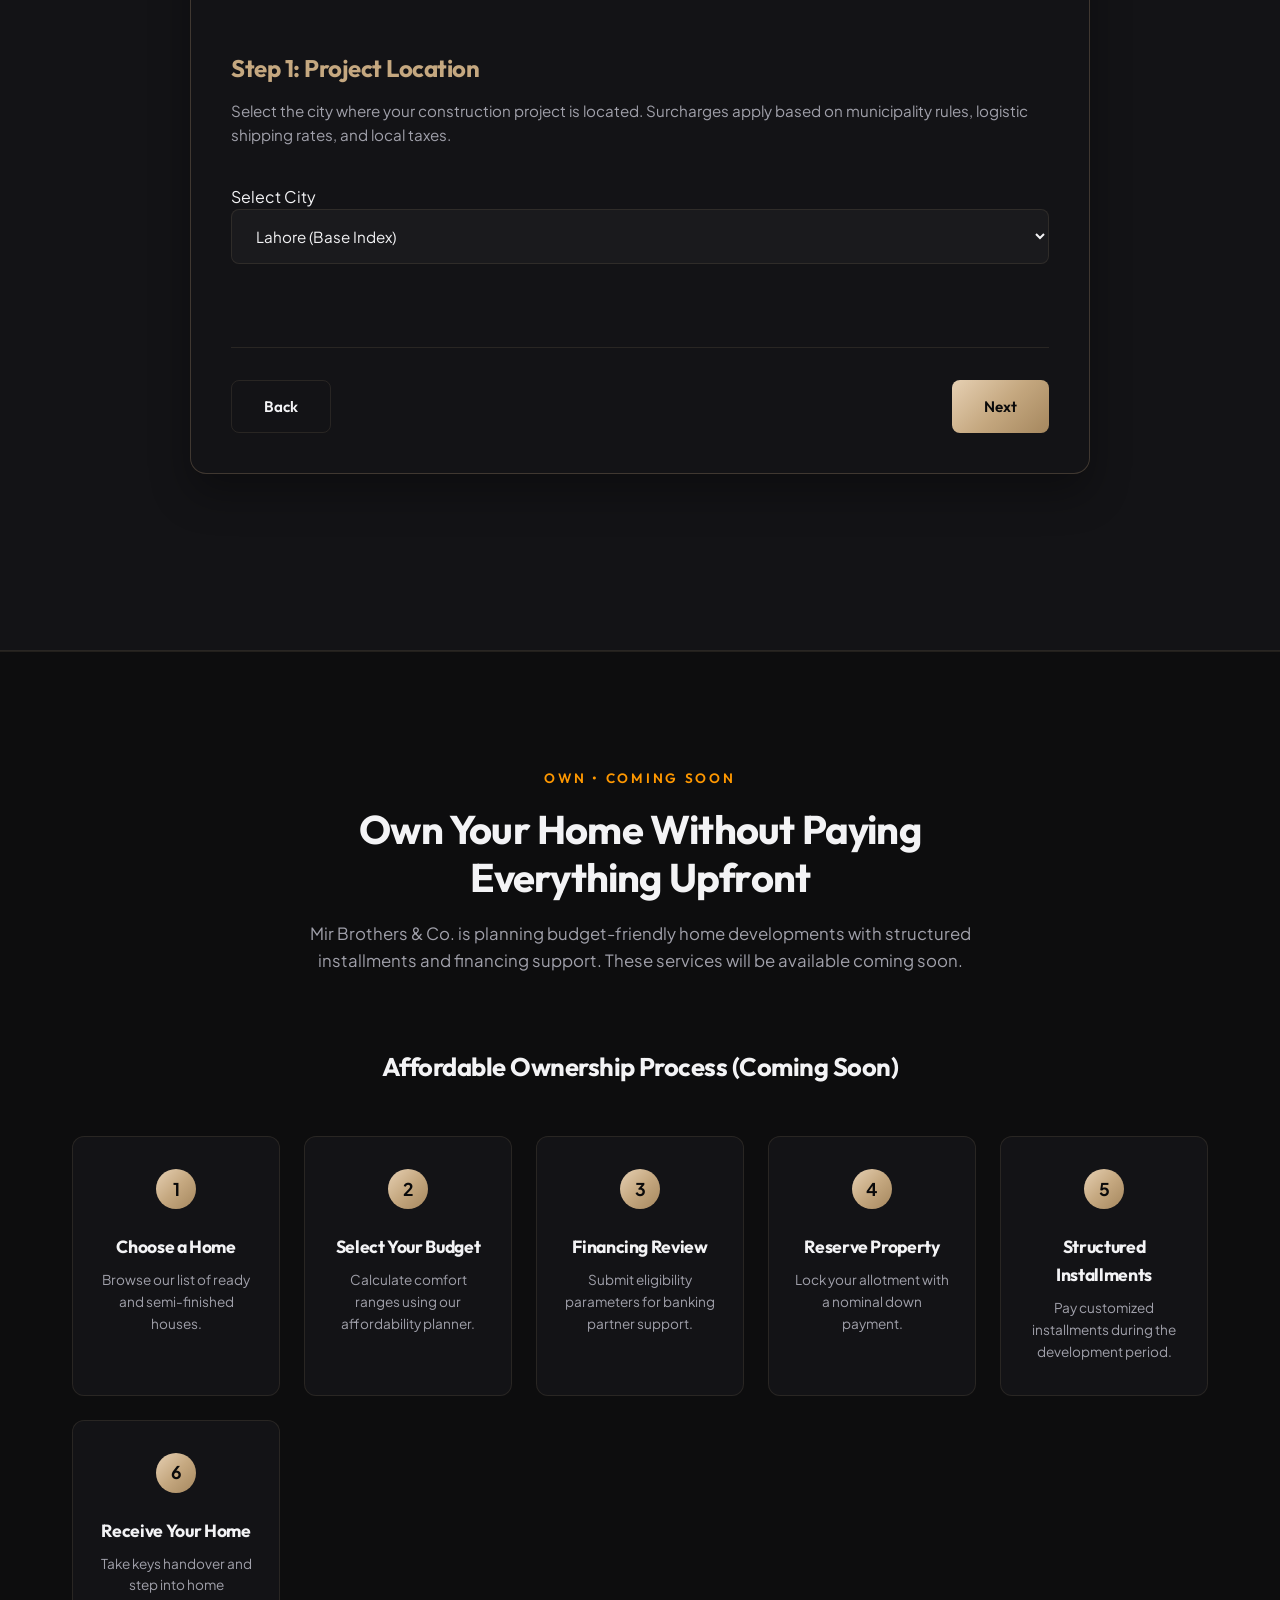
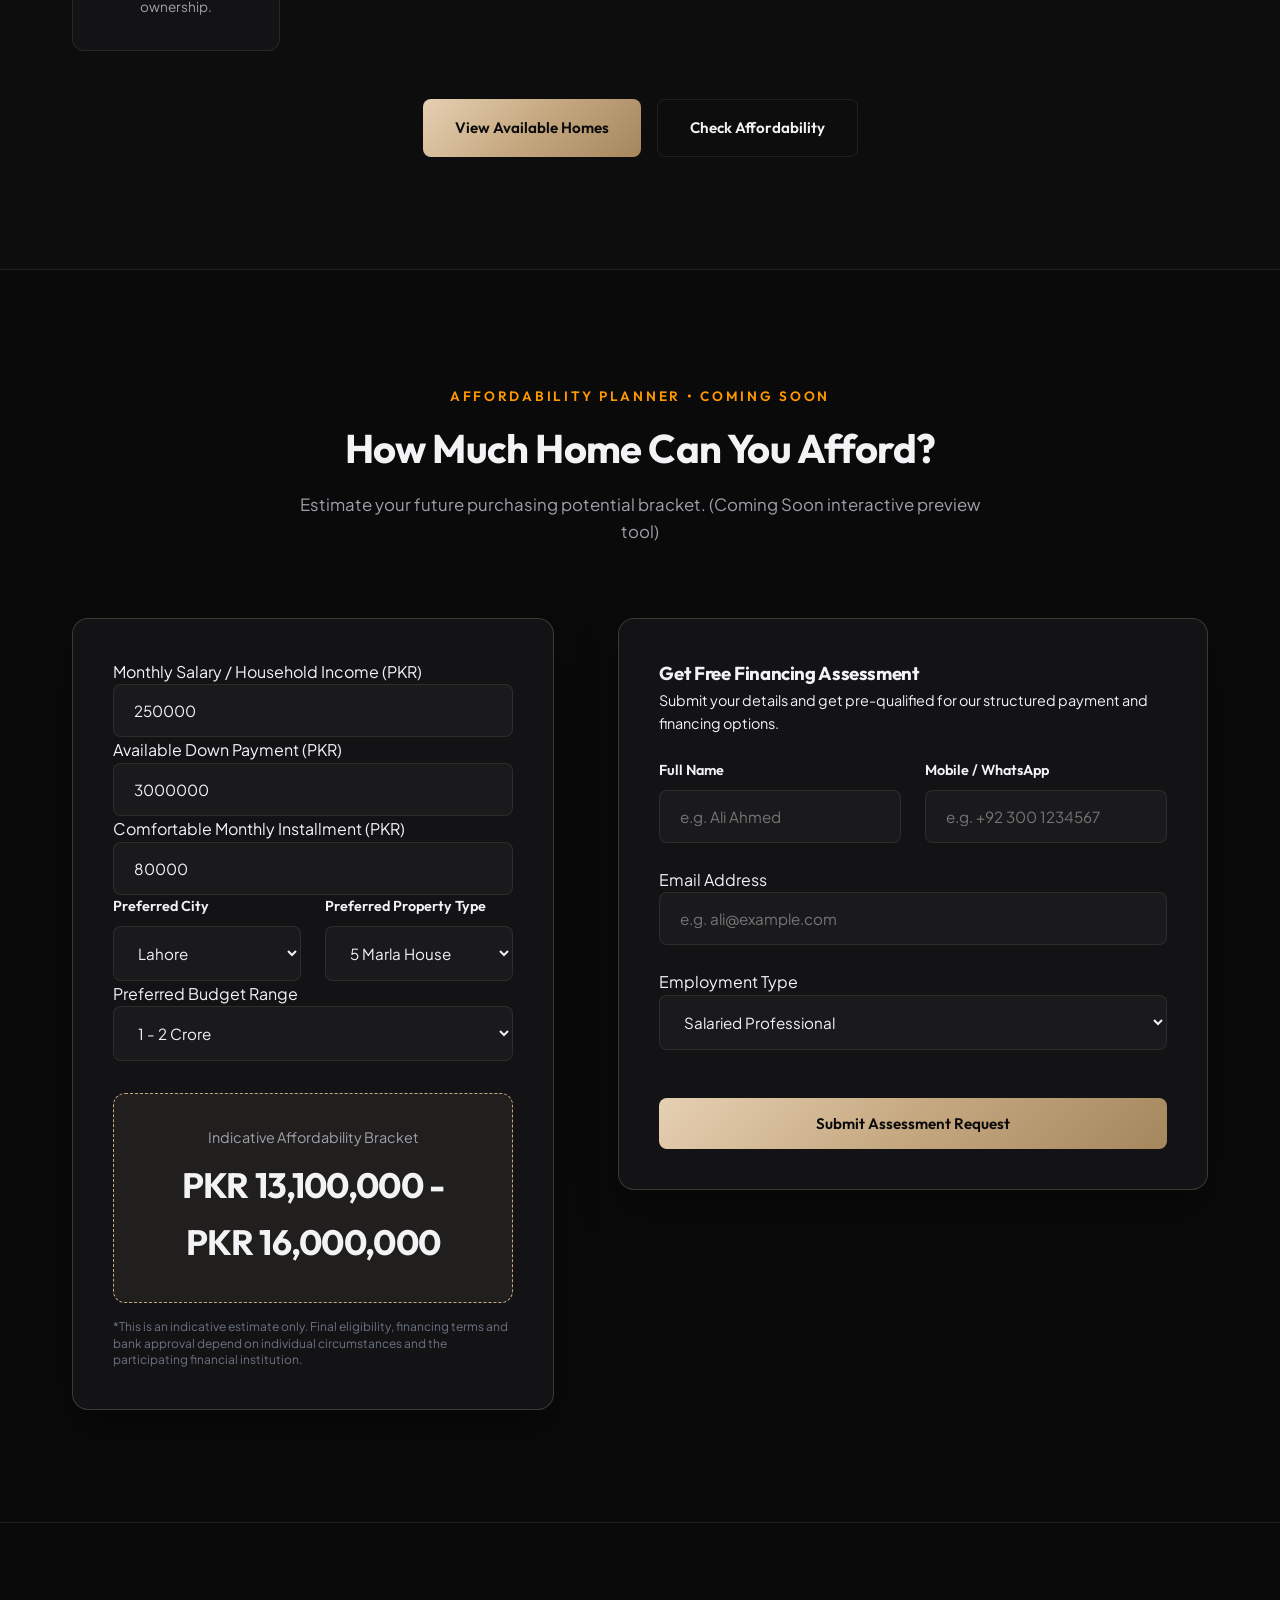
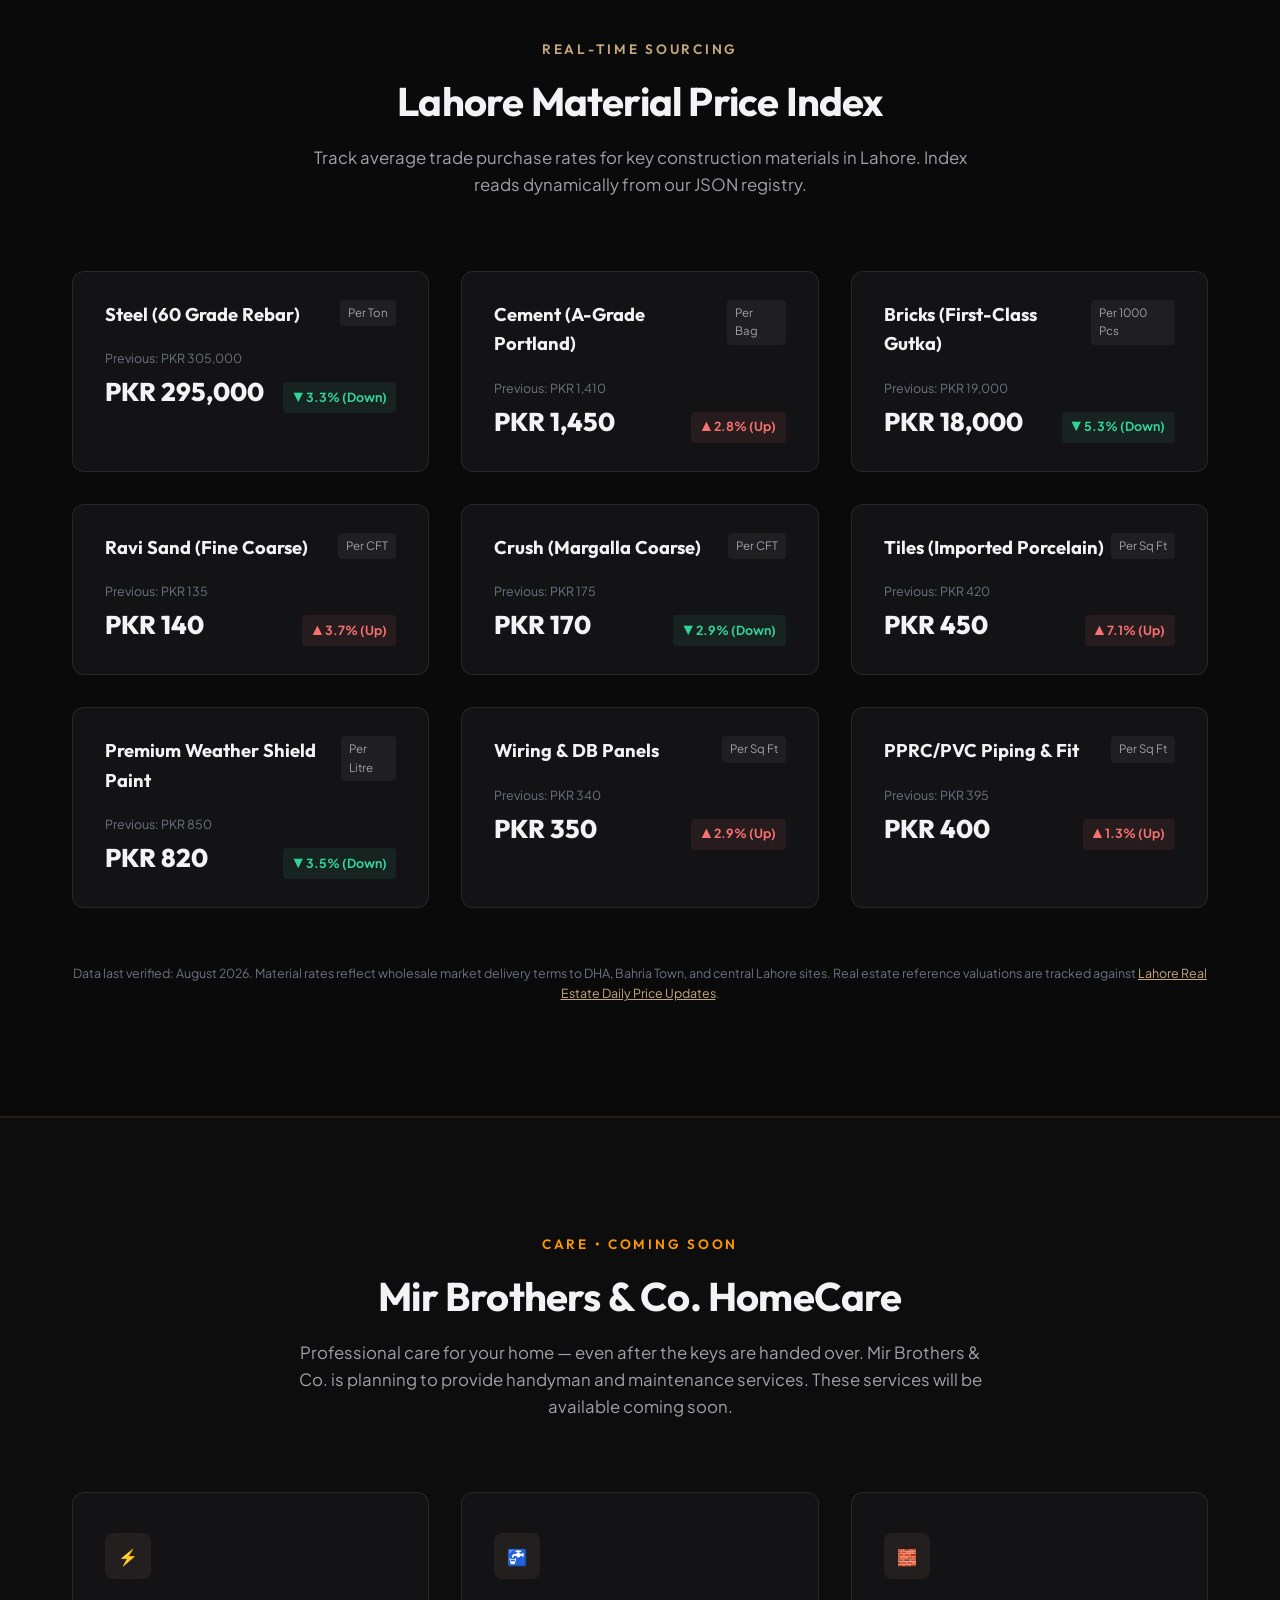
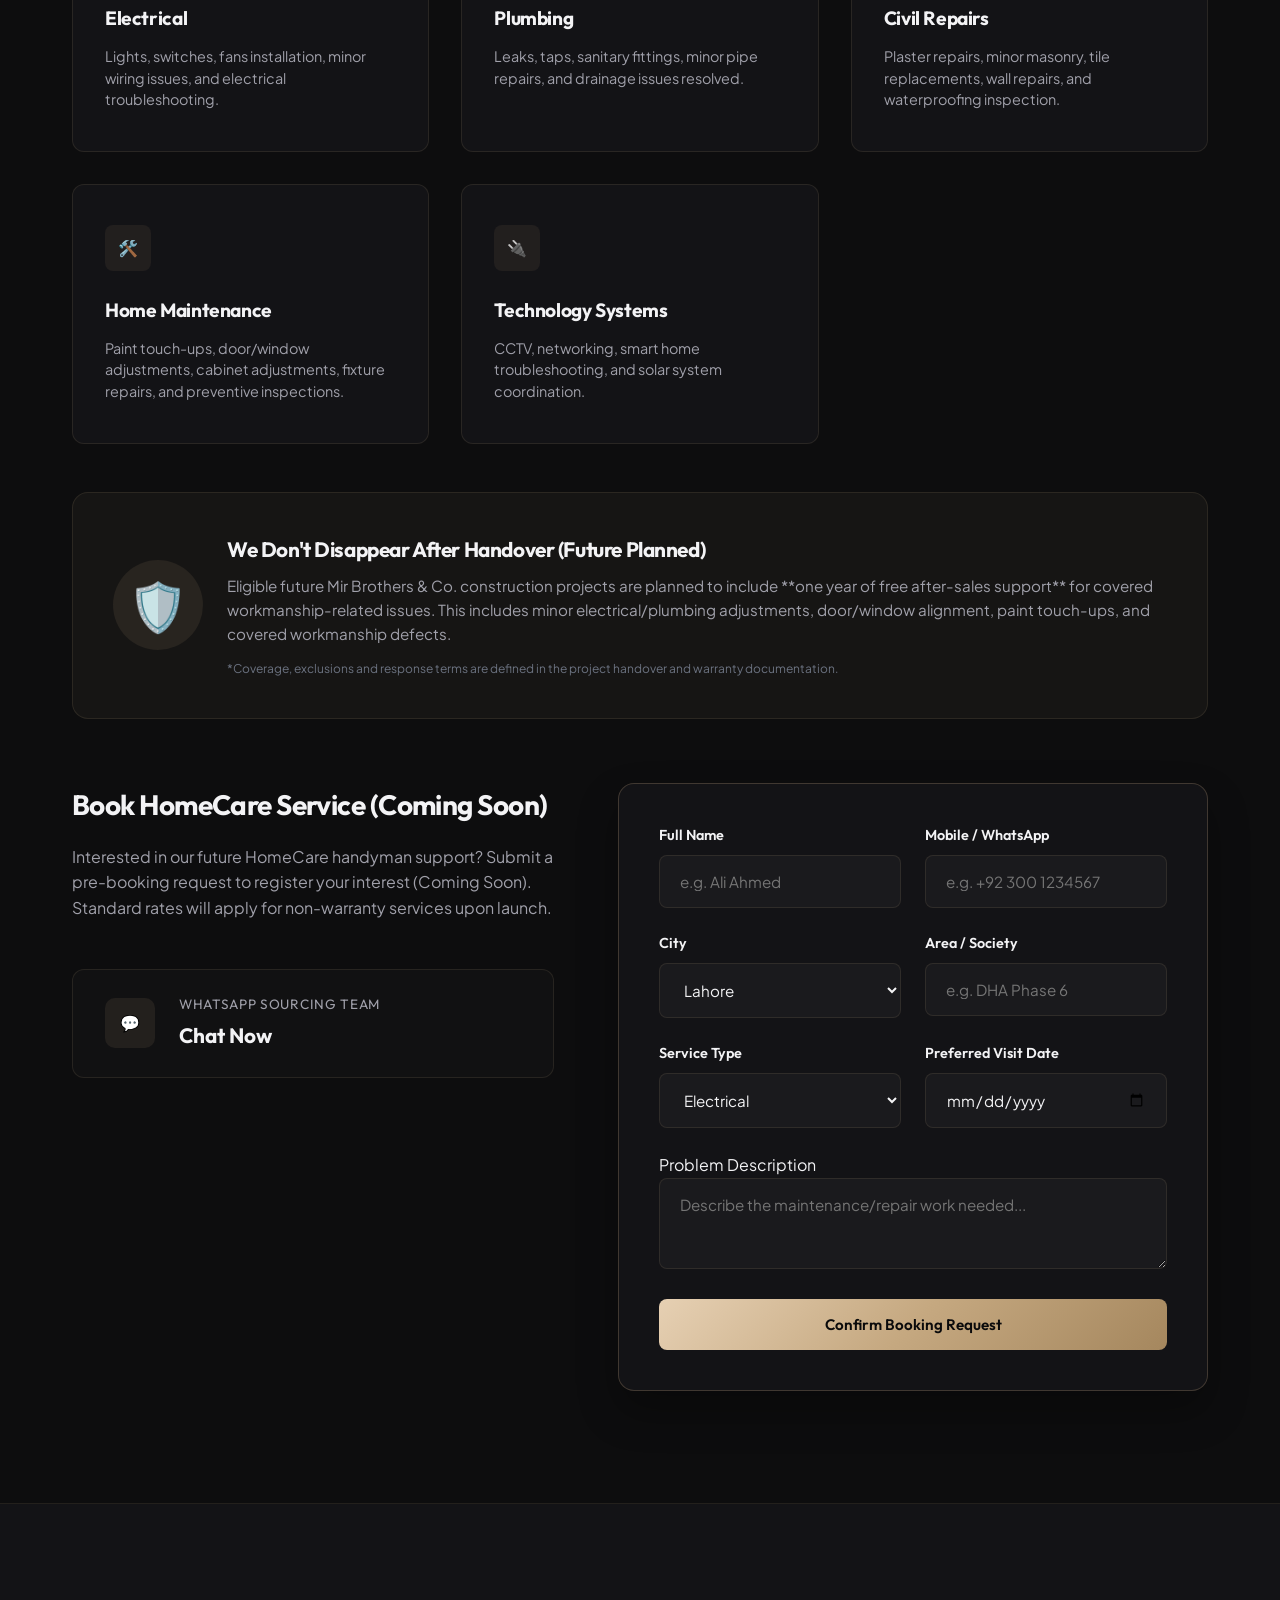
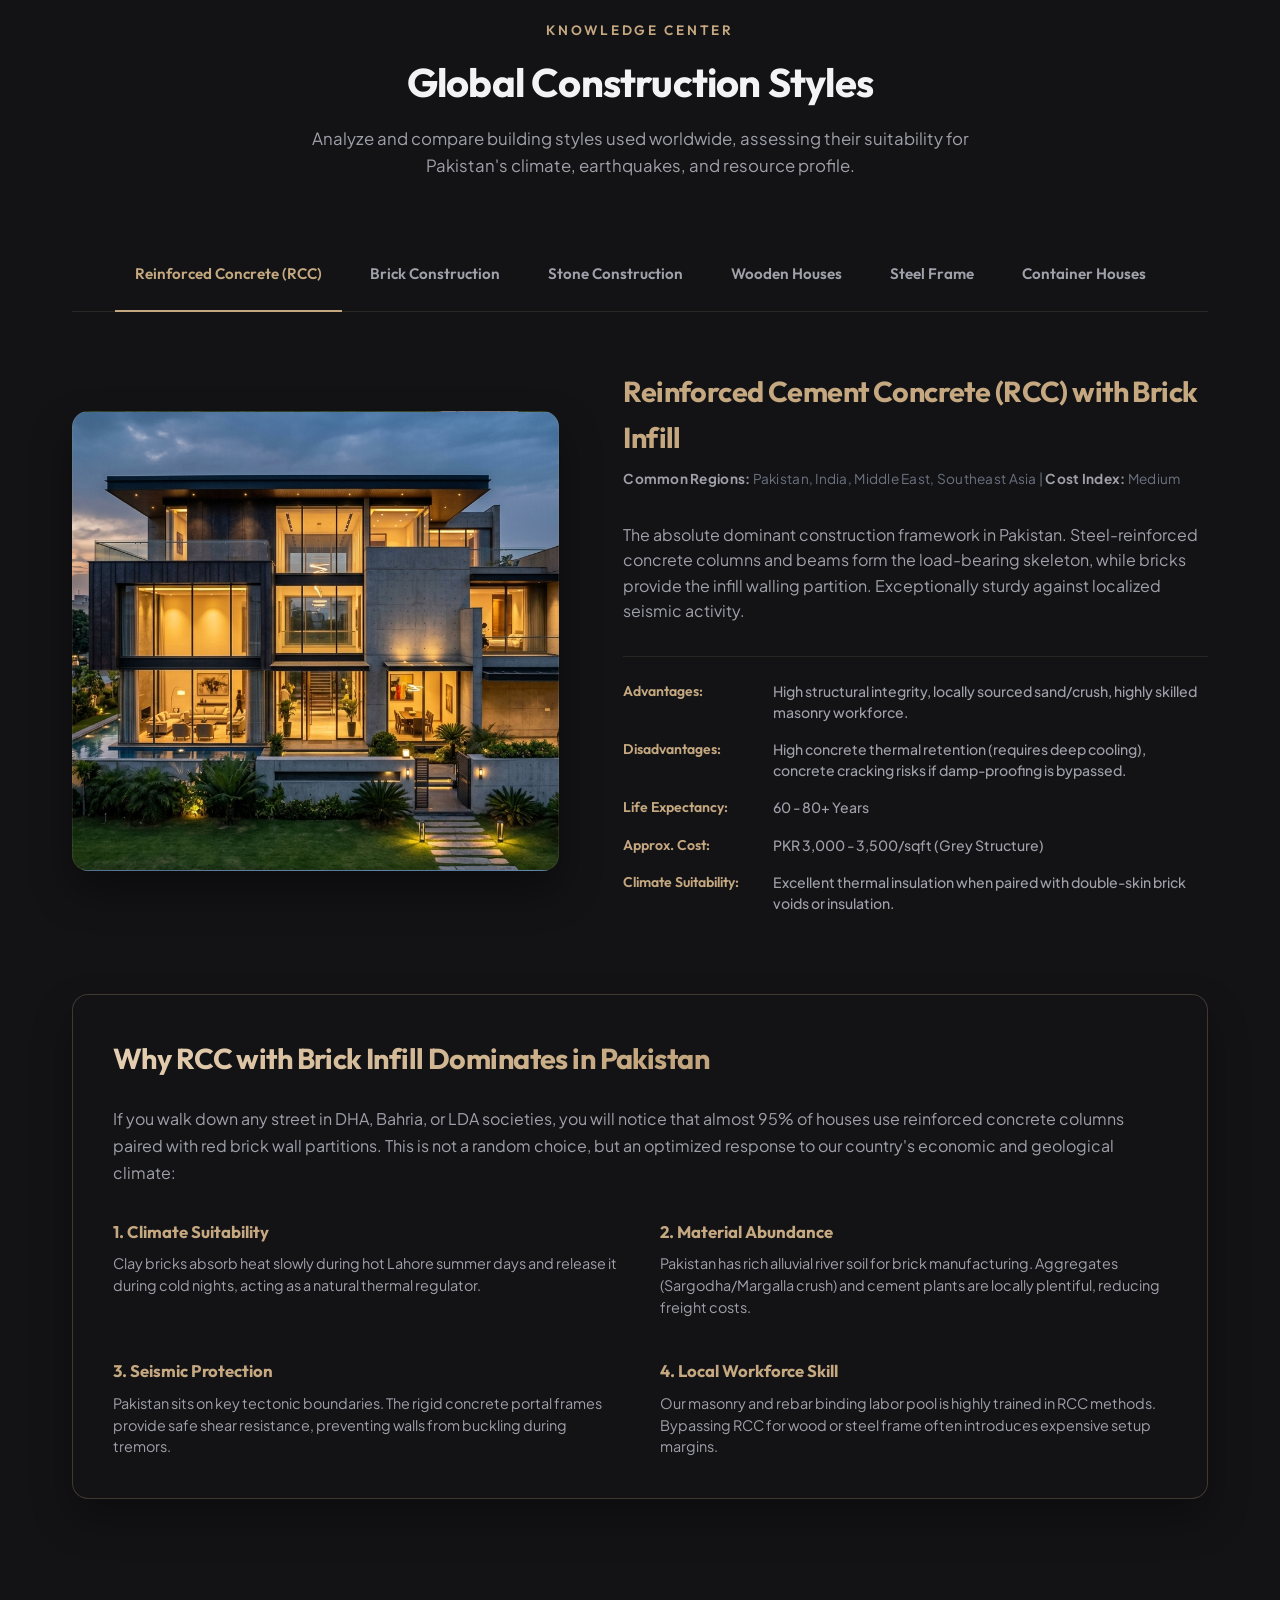
==== commit deaca92f: "Replace pipeline references with Coming Soon labels" ====
--- a/index.html
+++ b/index.html
@@ -38,7 +38,7 @@
                     </div>
                 </div>
                 <div class="nav-dropdown">
-                    <a href="#installment-section" class="nav-link">Homes on Installments (Pipeline) ▾</a>
+                    <a href="#installment-section" class="nav-link">Homes on Installments (Coming Soon) ▾</a>
                     <div class="nav-dropdown-content">
                         <a href="dha-lahore-plots.html">Available Homes</a>
                         <a href="#installment-section">How It Works</a>
@@ -46,7 +46,7 @@
                     </div>
                 </div>
                 <div class="nav-dropdown">
-                    <a href="#homecare-section" class="nav-link">HomeCare (Pipeline) ▾</a>
+                    <a href="#homecare-section" class="nav-link">HomeCare (Coming Soon) ▾</a>
                     <div class="nav-dropdown-content">
                         <a href="#homecare-section">Handyman Services</a>
                         <a href="#homecare-section">Electrical & Plumbing</a>
@@ -145,7 +145,7 @@
                 <div class="core-service-card">
                     <div>
                         <div class="core-service-icon">🔑</div>
-                        <span class="geo-tag secondary-tag" style="margin-bottom: 1rem; color: #ff9800; border-color: #ff9800; background: rgba(255,152,0,0.1); display: inline-block;">Planned / In Pipeline</span>
+                        <span class="geo-tag secondary-tag" style="margin-bottom: 1rem; color: #ff9800; border-color: #ff9800; background: rgba(255,152,0,0.1); display: inline-block;">Coming Soon</span>
                         <h3>Affordable Homes on Installments</h3>
                         <p>Budget-friendly home ownership solutions designed especially for salaried professionals and families, with structured installment plans and financing support through our banking partners. (Planned / Coming Soon)</p>
                     </div>
@@ -156,7 +156,7 @@
                 <div class="core-service-card">
                     <div>
                         <div class="core-service-icon">🛡️</div>
-                        <span class="geo-tag secondary-tag" style="margin-bottom: 1rem; color: #ff9800; border-color: #ff9800; background: rgba(255,152,0,0.1); display: inline-block;">Planned / In Pipeline</span>
+                        <span class="geo-tag secondary-tag" style="margin-bottom: 1rem; color: #ff9800; border-color: #ff9800; background: rgba(255,152,0,0.1); display: inline-block;">Coming Soon</span>
                         <h3>Mir Brothers & Co. HomeCare</h3>
                         <p>Reliable handyman, maintenance and repair services for homeowners, plus one year of free after-sales support for eligible Mir Brothers & Co. construction projects. (Planned / Coming Soon)</p>
                     </div>
@@ -739,14 +739,14 @@
     <section id="installment-section" class="section no-print" style="background: rgba(255, 255, 255, 0.01); border-top: 1px solid var(--border-color); border-bottom: 1px solid var(--border-color);">
         <div class="container">
             <div class="section-header text-center">
-                <span class="section-subtitle" style="color: #ff9800;">OWN • Planned / In Pipeline</span>
+                <span class="section-subtitle" style="color: #ff9800;">OWN • Coming Soon</span>
                 <h2 class="section-title">Own Your Home Without Paying Everything Upfront</h2>
-                <p class="section-desc">Mir Brothers & Co. is planning budget-friendly home developments with structured installments and financing support. These services are currently in the pipeline and will be available in the near future.</p>
+                <p class="section-desc">Mir Brothers & Co. is planning budget-friendly home developments with structured installments and financing support. These services will be available coming soon.</p>
             </div>
 
             <!-- Home Purchase Process Timeline -->
             <div style="margin-top: 3.5rem;">
-                <h3 class="text-center" style="font-size: 1.6rem; margin-bottom: 3rem;">Affordable Ownership Process (Planned Pipeline)</h3>
+                <h3 class="text-center" style="font-size: 1.6rem; margin-bottom: 3rem;">Affordable Ownership Process (Coming Soon)</h3>
                 <div class="journey-flow">
                     <div class="journey-step">
                         <div class="journey-step-num">1</div>
@@ -792,9 +792,9 @@
     <section id="affordability-section" class="section no-print" style="border-bottom: 1px solid var(--border-color);">
         <div class="container">
             <div class="section-header text-center">
-                <span class="section-subtitle" style="color: #ff9800;">Affordability Planner • Planned / In Pipeline</span>
+                <span class="section-subtitle" style="color: #ff9800;">Affordability Planner • Coming Soon</span>
                 <h2 class="section-title">How Much Home Can You Afford?</h2>
-                <p class="section-desc">Estimate your future purchasing potential bracket. (Pipeline interactive preview tool)</p>
+                <p class="section-desc">Estimate your future purchasing potential bracket. (Coming Soon interactive preview tool)</p>
             </div>
 
             <div class="contact-grid">
@@ -911,9 +911,9 @@
     <section id="homecare-section" class="section no-print" style="border-top: 1px solid var(--border-color); border-bottom: 1px solid var(--border-color); background: rgba(255, 255, 255, 0.01);">
         <div class="container">
             <div class="section-header text-center">
-                <span class="section-subtitle" style="color: #ff9800;">CARE • Planned / In Pipeline</span>
+                <span class="section-subtitle" style="color: #ff9800;">CARE • Coming Soon</span>
                 <h2 class="section-title">Mir Brothers & Co. HomeCare</h2>
-                <p class="section-desc" style="max-width: 700px; margin: 0 auto;">Professional care for your home — even after the keys are handed over. Mir Brothers & Co. is planning to provide handyman and maintenance services. These services are currently in the pipeline and will be available in the near future.</p>
+                <p class="section-desc" style="max-width: 700px; margin: 0 auto;">Professional care for your home — even after the keys are handed over. Mir Brothers & Co. is planning to provide handyman and maintenance services. These services will be available coming soon.</p>
             </div>
 
             <!-- HomeCare Service Categories -->
@@ -958,8 +958,8 @@
             <!-- HomeCare Booking Form -->
             <div class="contact-grid" style="margin-top: 4rem;">
                 <div class="contact-details-panel">
-                    <h3>Book HomeCare Service (Pipeline Registry)</h3>
-                    <p class="contact-details-intro" style="margin-top: 1rem;">Interested in our future HomeCare handyman support? Submit a pre-booking request to register your interest in the pipeline. Standard rates will apply for non-warranty services upon launch.</p>
+                    <h3>Book HomeCare Service (Coming Soon)</h3>
+                    <p class="contact-details-intro" style="margin-top: 1rem;">Interested in our future HomeCare handyman support? Submit a pre-booking request to register your interest (Coming Soon). Standard rates will apply for non-warranty services upon launch.</p>
                     <div class="large-contact-links" style="margin-top: 2rem;">
                         <a href="https://wa.me/923124363470" target="_blank" class="large-contact-item wa-link">
                             <span class="contact-item-icon">💬</span>
